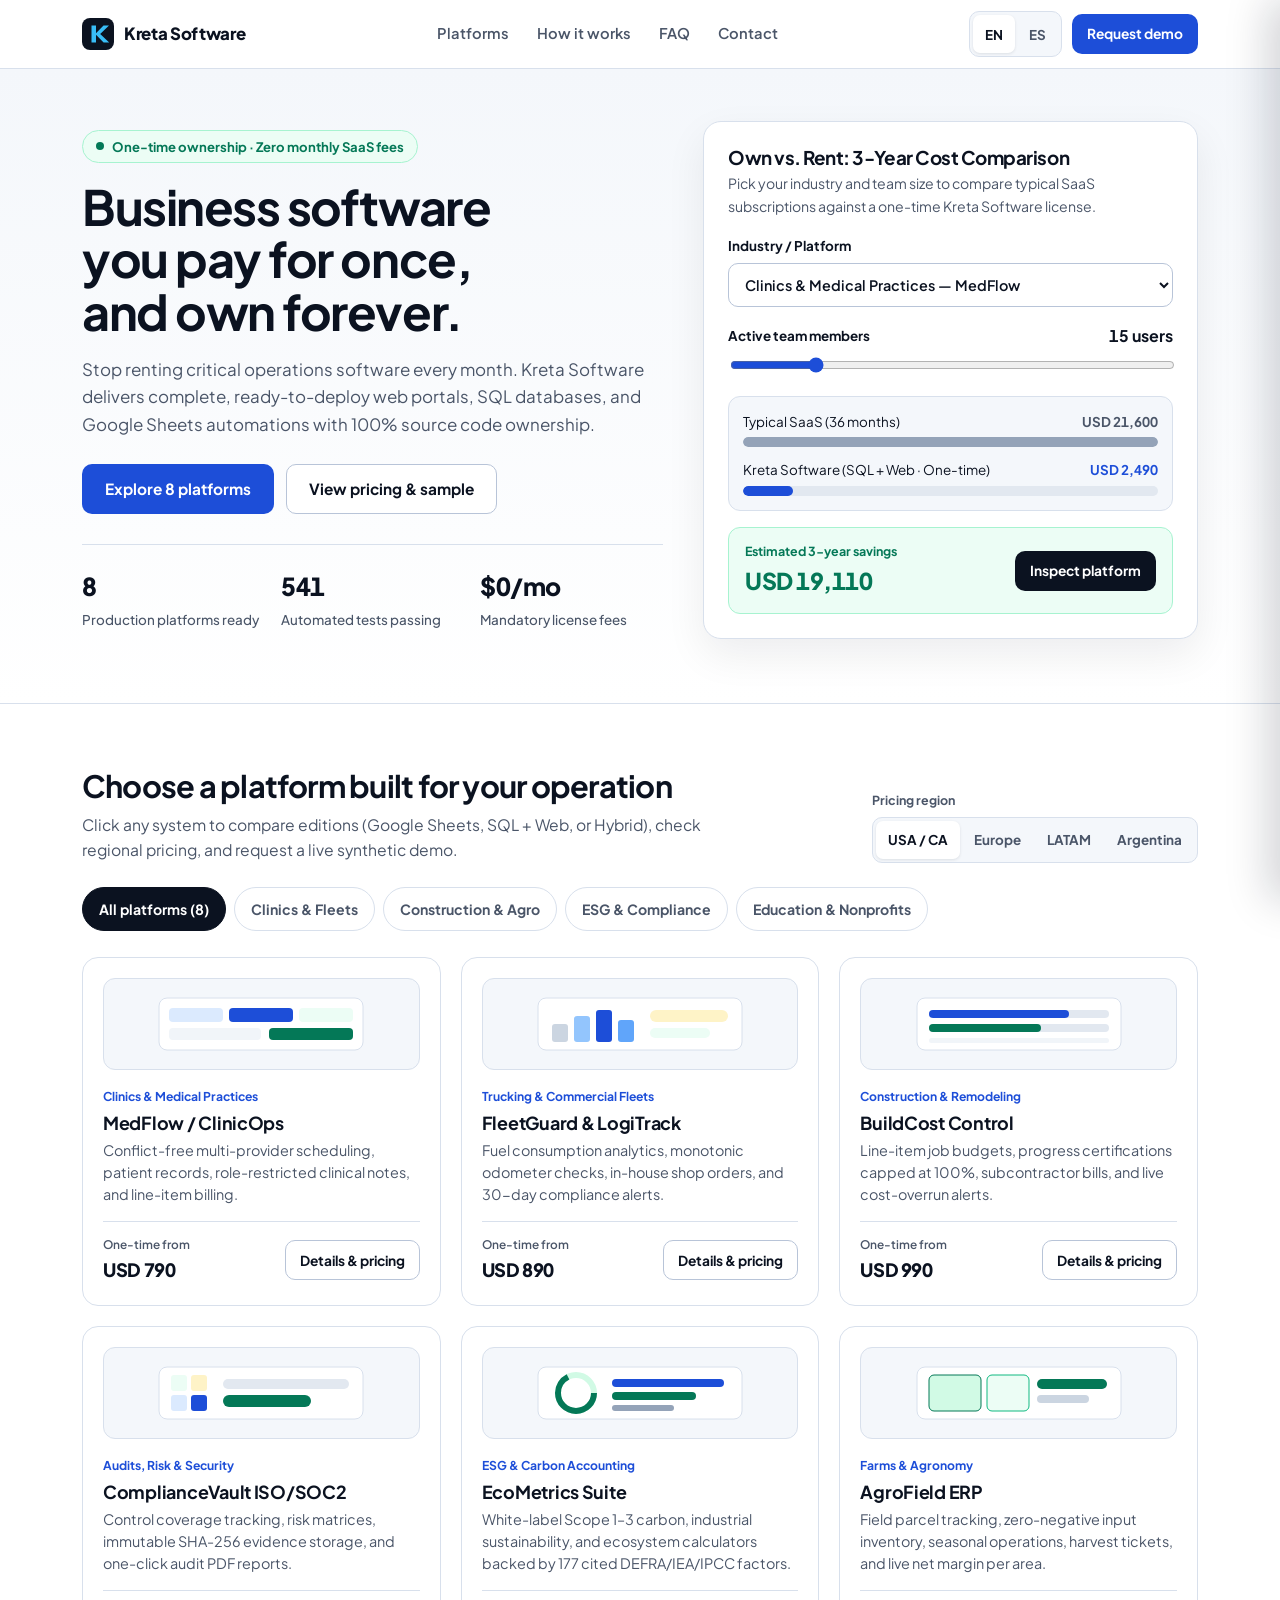
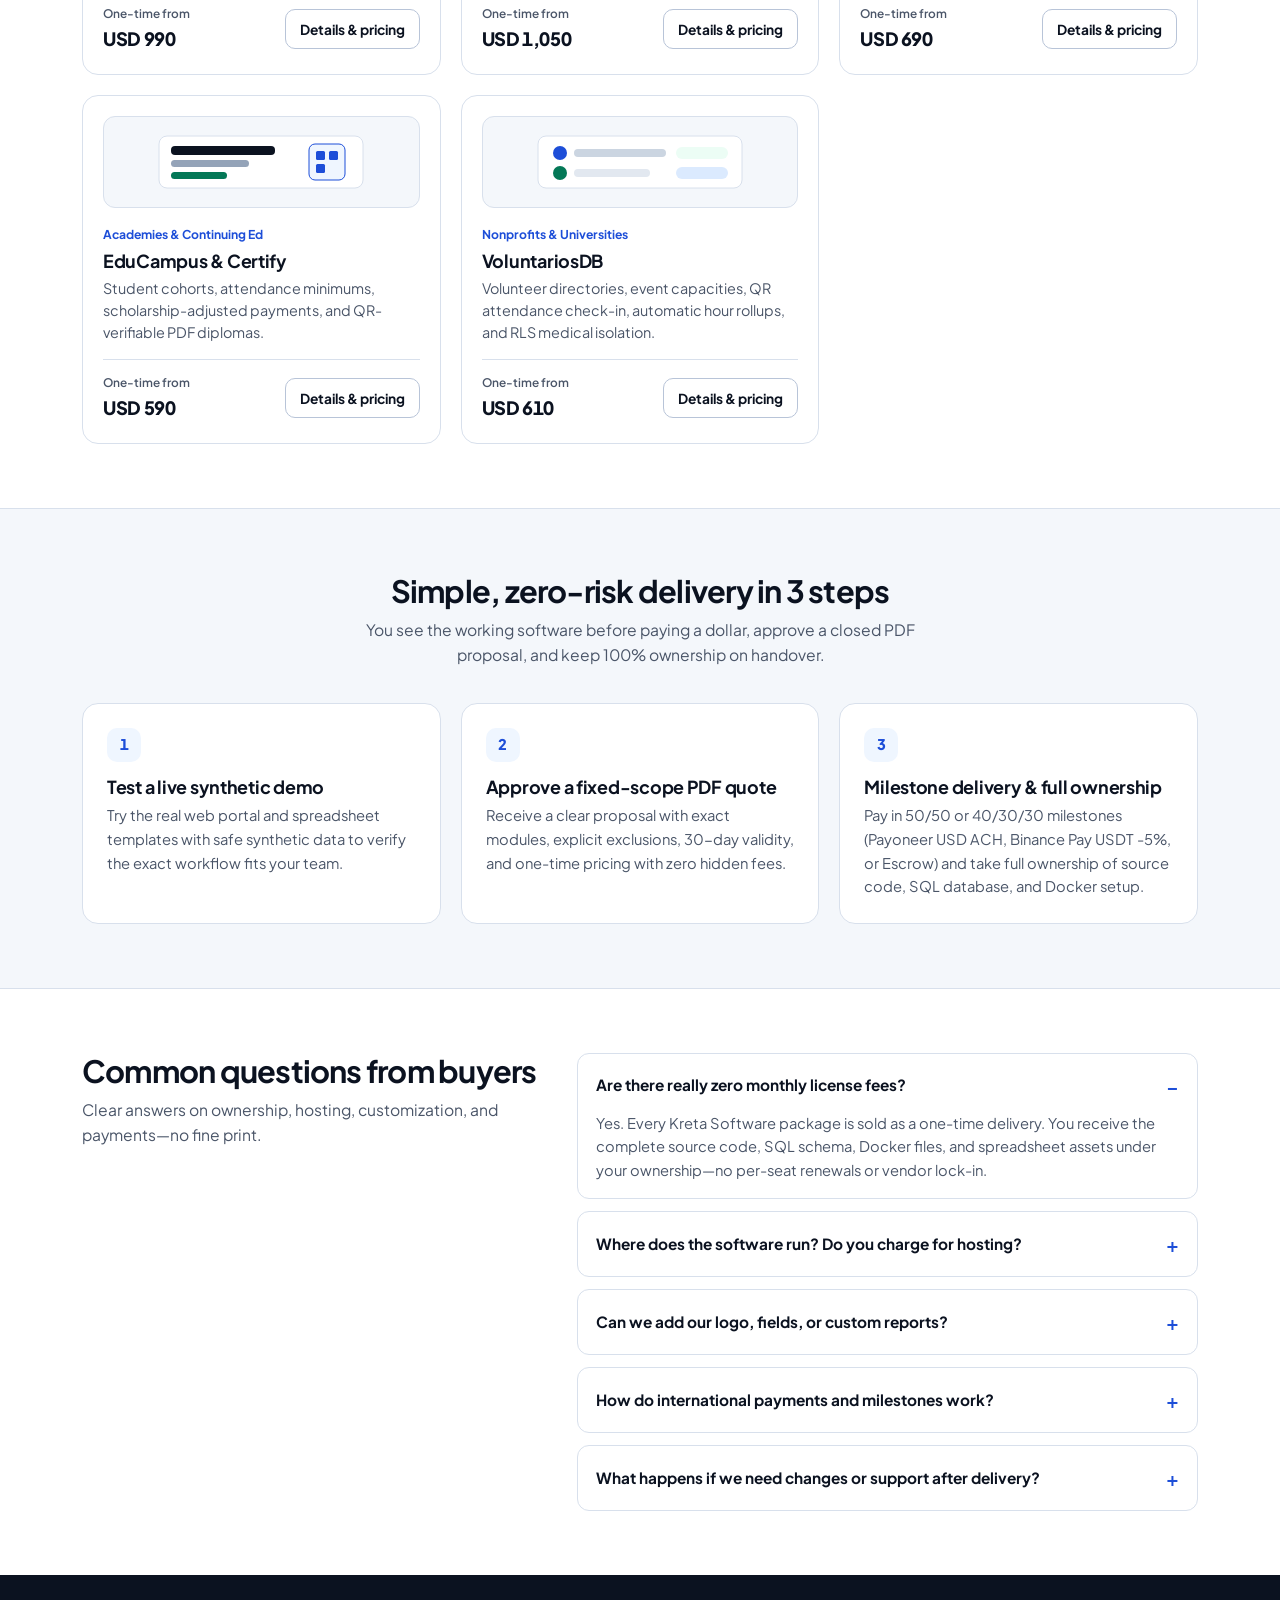
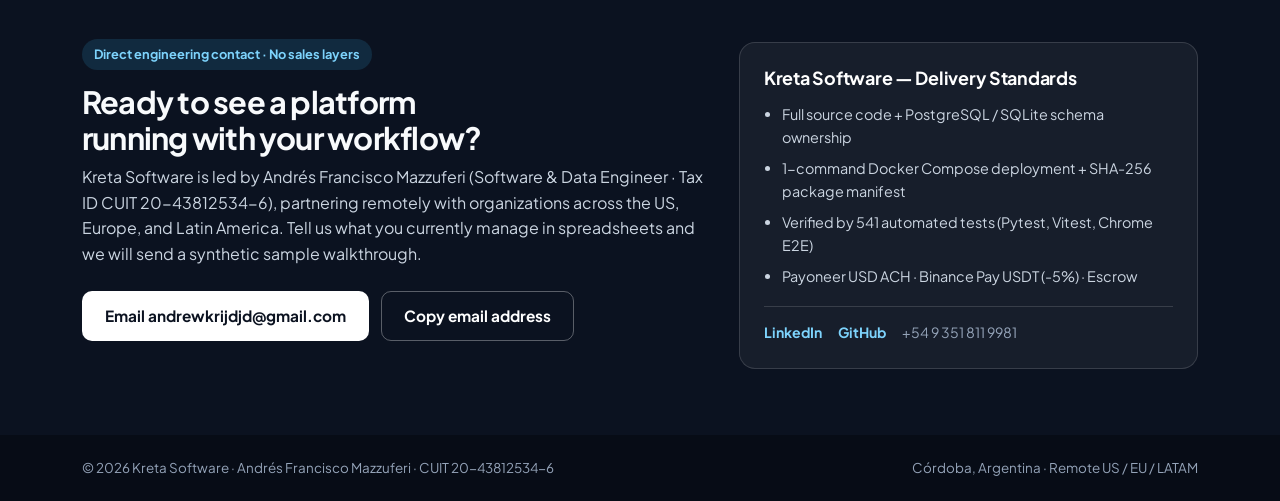
==== index.html @ 5f89891c "Redesign site as Kreta Software with interactive savings calculator and product drawer" ====
<!doctype html>
<html lang="en">
<head>
  <meta charset="utf-8">
  <meta name="viewport" content="width=device-width, initial-scale=1">
  <meta name="description" content="Kreta Software builds turnkey, self-hosted business software platforms delivered for a one-time fee — full source code, SQL database, Docker deployment, and zero SaaS lock-in.">
  <title>Kreta Software — Business Software You Pay For Once, and Own Forever</title>
  <link rel="preconnect" href="https://fonts.googleapis.com">
  <link rel="preconnect" href="https://fonts.gstatic.com" crossorigin>
  <link href="https://fonts.googleapis.com/css2?family=Plus+Jakarta+Sans:wght@400;500;600;700;800&display=swap" rel="stylesheet">
  <link rel="icon" href="data:image/svg+xml,<svg xmlns='http://www.w3.org/2000/svg' viewBox='0 0 100 100'><rect width='100' height='100' rx='22' fill='%230b1220'/><path d='M30 24h14v24l24-24h18L58 50l28 26H68L44 52v24H30V24z' fill='%2338bdf8'/></svg>">
  <link rel="stylesheet" href="styles.css">
</head>
<body>
  <a class="skip-link" href="#main-content" data-i18n="skip_link">Skip to main content</a>

  <header class="site-header">
    <div class="container nav-inner">
      <a class="brand" href="#top" aria-label="Kreta Software Home">
        <svg class="brand-icon" width="32" height="32" viewBox="0 0 32 32" fill="none" aria-hidden="true">
          <rect width="32" height="32" rx="8" fill="#0B1220"/>
          <path d="M9.5 7.5H14V15.2L21.5 7.5H27L18.2 16L27.2 24.5H21.6L14 16.8V24.5H9.5V7.5Z" fill="#38BDF8"/>
        </svg>
        <span class="brand-name">Kreta Software</span>
      </a>

      <nav class="nav-links" aria-label="Primary navigation">
        <a href="#platforms" data-i18n="nav_platforms">Platforms</a>
        <a href="#how-it-works" data-i18n="nav_process">How it works</a>
        <a href="#faq" data-i18n="nav_faq">FAQ</a>
        <a href="#contact" data-i18n="nav_contact">Contact</a>
      </nav>

      <div class="nav-actions">
        <div class="segmented" role="group" aria-label="Language">
          <button type="button" class="seg-btn lang-btn" data-lang="en" aria-pressed="true">EN</button>
          <button type="button" class="seg-btn lang-btn" data-lang="es" aria-pressed="false">ES</button>
        </div>
        <a class="btn btn-primary btn-sm" href="#contact" data-i18n="nav_cta">Request demo</a>
      </div>
    </div>
  </header>

  <main id="main-content">
    <!-- SPLIT ARCHITECTURAL HERO + LIVE SAVINGS CALCULATOR -->
    <section id="top" class="hero">
      <div class="container hero-grid">
        <div class="hero-copy">
          <div class="status-tag">
            <span class="status-dot" aria-hidden="true"></span>
            <span data-i18n="hero_tag">One-time ownership · Zero monthly SaaS fees</span>
          </div>
          <h1 data-i18n="hero_h1">Business software you pay for once, and own forever.</h1>
          <p class="hero-lead" data-i18n="hero_lead">Stop renting critical operations software every month. Kreta Software delivers complete, ready-to-deploy web portals, SQL databases, and Google Sheets automations with 100% source code ownership.</p>

          <div class="hero-ctas">
            <a class="btn btn-primary btn-lg" href="#platforms" data-i18n="hero_cta_1">Explore 8 platforms</a>
            <button type="button" class="btn btn-outline btn-lg" id="hero-open-selected" data-i18n="hero_cta_2">View pricing &amp; sample</button>
          </div>

          <dl class="hero-metrics" aria-label="Verified quality metrics">
            <div>
              <dt class="tabular">8</dt>
              <dd data-i18n="m_1">Production platforms ready</dd>
            </div>
            <div>
              <dt class="tabular">541</dt>
              <dd data-i18n="m_2">Automated tests passing</dd>
            </div>
            <div>
              <dt class="tabular">$0/mo</dt>
              <dd data-i18n="m_3">Mandatory license fees</dd>
            </div>
          </dl>
        </div>

        <!-- INTERACTIVE OWN VS RENT CALCULATOR -->
        <aside class="calc-card" aria-labelledby="calc-heading">
          <div class="calc-head">
            <h2 id="calc-heading" data-i18n="calc_title">Own vs. Rent: 3-Year Cost Comparison</h2>
            <p data-i18n="calc_sub">Pick your industry and team size to compare typical SaaS subscriptions against a one-time Kreta Software license.</p>
          </div>

          <div class="calc-field">
            <label for="calc-product" data-i18n="calc_ind_lbl">Industry / Platform</label>
            <select id="calc-product" name="calc_product">
              <option value="MED">Clinics &amp; Medical Practices — MedFlow</option>
              <option value="FLT">Trucking &amp; Fleets — FleetGuard</option>
              <option value="BLD">Construction &amp; Remodeling — BuildCost</option>
              <option value="CMP">ISO 27001 / SOC 2 Audits — ComplianceVault</option>
              <option value="ECO">ESG &amp; Carbon Reporting — EcoMetrics</option>
              <option value="AGR">Farms &amp; Agronomy — AgroField</option>
              <option value="EDU">Academies &amp; Training — EduCampus</option>
              <option value="VOL">Nonprofits &amp; Universities — VoluntariosDB</option>
            </select>
          </div>

          <div class="calc-field">
            <div class="range-row">
              <label for="calc-users" data-i18n="calc_team_lbl">Active team members</label>
              <strong id="calc-users-val" class="tabular">15 users</strong>
            </div>
            <input id="calc-users" type="range" min="5" max="60" step="5" value="15">
          </div>

          <div class="calc-bars" aria-live="polite">
            <div class="bar-block">
              <div class="bar-label">
                <span data-i18n="calc_saas_lbl">Typical SaaS (36 months)</span>
                <strong id="calc-saas-num" class="tabular text-muted">$21,600</strong>
              </div>
              <div class="bar-track"><div id="bar-saas" class="bar-fill bar-saas" style="width:100%"></div></div>
            </div>

            <div class="bar-block">
              <div class="bar-label">
                <span data-i18n="calc_kreta_lbl">Kreta Software (SQL + Web · One-time)</span>
                <strong id="calc-kreta-num" class="tabular text-cobalt">$2,490</strong>
              </div>
              <div class="bar-track"><div id="bar-kreta" class="bar-fill bar-kreta" style="width:14%"></div></div>
            </div>
          </div>

          <div class="calc-result">
            <div>
              <span class="calc-save-lbl" data-i18n="calc_save_lbl">Estimated 3-year savings</span>
              <strong id="calc-save-num" class="calc-save-val tabular">$19,110</strong>
            </div>
            <button type="button" class="btn btn-dark btn-sm" id="calc-inspect-btn" data-i18n="calc_inspect">Inspect platform</button>
          </div>
        </aside>
      </div>
    </section>

    <!-- PRODUCT EXPLORER -->
    <section id="platforms" class="section">
      <div class="container">
        <div class="section-header">
          <div class="section-title-wrap">
            <h2 data-i18n="cat_h2">Choose a platform built for your operation</h2>
            <p class="section-sub" data-i18n="cat_sub">Click any system to compare editions (Google Sheets, SQL + Web, or Hybrid), check regional pricing, and request a live synthetic demo.</p>
          </div>

          <div class="region-box" role="group" aria-label="Pricing region">
            <span class="region-caption" data-i18n="reg_lbl">Pricing region</span>
            <div class="segmented">
              <button type="button" class="seg-btn reg-btn" data-reg="USA" aria-pressed="true">USA / CA</button>
              <button type="button" class="seg-btn reg-btn" data-reg="EUR" aria-pressed="false">Europe</button>
              <button type="button" class="seg-btn reg-btn" data-reg="LATAM" aria-pressed="false">LATAM</button>
              <button type="button" class="seg-btn reg-btn" data-reg="AR" aria-pressed="false">Argentina</button>
            </div>
          </div>
        </div>

        <div class="filter-bar" role="group" aria-label="Filter by sector">
          <button type="button" class="filter-pill cat-btn" data-cat="all" aria-pressed="true" data-i18n="f_all">All platforms (8)</button>
          <button type="button" class="filter-pill cat-btn" data-cat="ops" aria-pressed="false" data-i18n="f_ops">Clinics &amp; Fleets</button>
          <button type="button" class="filter-pill cat-btn" data-cat="field" aria-pressed="false" data-i18n="f_field">Construction &amp; Agro</button>
          <button type="button" class="filter-pill cat-btn" data-cat="esg" aria-pressed="false" data-i18n="f_esg">ESG &amp; Compliance</button>
          <button type="button" class="filter-pill cat-btn" data-cat="edu" aria-pressed="false" data-i18n="f_edu">Education &amp; Nonprofits</button>
        </div>

        <p id="live-announcer" class="sr-only" role="status" aria-live="polite"></p>

        <div id="product-grid" class="product-grid"></div>
      </div>
    </section>

    <!-- HOW IT WORKS (3-STEP BUYING FLOW) -->
    <section id="how-it-works" class="section section-alt">
      <div class="container">
        <div class="section-title-wrap center-narrow">
          <h2 data-i18n="flow_h2">Simple, zero-risk delivery in 3 steps</h2>
          <p class="section-sub" data-i18n="flow_sub">You see the working software before paying a dollar, approve a closed PDF proposal, and keep 100% ownership on handover.</p>
        </div>

        <ol class="steps-row">
          <li class="step-card">
            <span class="step-badge tabular">1</span>
            <h3 data-i18n="st1_h">Test a live synthetic demo</h3>
            <p data-i18n="st1_p">Try the real web portal and spreadsheet templates with safe synthetic data to verify the exact workflow fits your team.</p>
          </li>
          <li class="step-card">
            <span class="step-badge tabular">2</span>
            <h3 data-i18n="st2_h">Approve a fixed-scope PDF quote</h3>
            <p data-i18n="st2_p">Receive a clear proposal with exact modules, explicit exclusions, 30-day validity, and one-time pricing with zero hidden fees.</p>
          </li>
          <li class="step-card">
            <span class="step-badge tabular">3</span>
            <h3 data-i18n="st3_h">Milestone delivery &amp; full ownership</h3>
            <p data-i18n="st3_p">Pay in 50/50 or 40/30/30 milestones (Payoneer USD ACH, Binance Pay USDT -5%, or Escrow) and take full ownership of source code, SQL database, and Docker setup.</p>
          </li>
        </ol>
      </div>
    </section>

    <!-- FAQ -->
    <section id="faq" class="section">
      <div class="container faq-layout">
        <div class="faq-intro">
          <h2 data-i18n="faq_h2">Common questions from buyers</h2>
          <p class="section-sub" data-i18n="faq_sub">Clear answers on ownership, hosting, customization, and payments—no fine print.</p>
        </div>

        <div class="faq-list">
          <details class="faq-item" open>
            <summary data-i18n="q1_q">Are there really zero monthly license fees?</summary>
            <p data-i18n="q1_a">Yes. Every Kreta Software package is sold as a one-time delivery. You receive the complete source code, SQL schema, Docker files, and spreadsheet assets under your ownership—no per-seat renewals or vendor lock-in.</p>
          </details>
          <details class="faq-item">
            <summary data-i18n="q2_q">Where does the software run? Do you charge for hosting?</summary>
            <p data-i18n="q2_a">No—we never resell or lock you into proprietary hosting. Each platform ships with a 1-command Docker Compose setup so you can run it on your own server, cloud account (AWS, GCP, Render, VPS), or local network, paying your provider directly.</p>
          </details>
          <details class="faq-item">
            <summary data-i18n="q3_q">Can we add our logo, fields, or custom reports?</summary>
            <p data-i18n="q3_a">Yes. Branding and configuration variables are built in, and any extra workflows or custom integrations are quoted transparently up front as a fixed-scope project.</p>
          </details>
          <details class="faq-item">
            <summary data-i18n="q4_q">How do international payments and milestones work?</summary>
            <p data-i18n="q4_a">Projects are billed in milestones (50/50 or 40/30/30). We accept Payoneer (USD ACH), platform Escrow (Upwork/Freelancer), and Binance Pay / USDT (which includes an automatic 5% prompt-payment discount).</p>
          </details>
          <details class="faq-item">
            <summary data-i18n="q5_q">What happens if we need changes or support after delivery?</summary>
            <p data-i18n="q5_a">Every system includes a corrective warranty period after delivery. Optional post-delivery support is strictly on-demand (single work order or prepaid 5-hour pack)—never an automatic recurring subscription.</p>
          </details>
        </div>
      </div>
    </section>

    <!-- FOUNDER & DIRECT CONTACT -->
    <section id="contact" class="section section-dark">
      <div class="container contact-grid">
        <div>
          <span class="dark-pill" data-i18n="ct_pill">Direct engineering contact · No sales layers</span>
          <h2 data-i18n="ct_h2">Ready to see a platform running with your workflow?</h2>
          <p class="dark-lead" data-i18n="ct_lead">Kreta Software is led by Andrés Francisco Mazzuferi (Software &amp; Data Engineer · Tax ID CUIT 20-43812534-6), partnering remotely with organizations across the US, Europe, and Latin America. Tell us what you currently manage in spreadsheets and we will send a synthetic sample walkthrough.</p>

          <div class="hero-ctas">
            <a class="btn btn-white btn-lg" href="mailto:andrewkrijdjd@gmail.com?subject=Kreta%20Software%20%E2%80%94%20Live%20Demo%20%26%20Quote%20Request" data-i18n="ct_btn_mail">Email andrewkrijdjd@gmail.com</a>
            <button type="button" class="btn btn-dark-outline btn-lg" id="copy-email-btn" data-i18n="ct_btn_copy">Copy email address</button>
          </div>
        </div>

        <div class="studio-card">
          <h3 data-i18n="st_card_h">Kreta Software — Delivery Standards</h3>
          <ul class="studio-list">
            <li data-i18n="st_l1">Full source code + PostgreSQL / SQLite schema ownership</li>
            <li data-i18n="st_l2">1-command Docker Compose deployment + SHA-256 package manifest</li>
            <li data-i18n="st_l3">Verified by 541 automated tests (Pytest, Vitest, Chrome E2E)</li>
            <li data-i18n="st_l4">Payoneer USD ACH · Binance Pay USDT (-5%) · Escrow</li>
          </ul>
          <div class="studio-links">
            <a href="https://www.linkedin.com/in/andrés-francisco-mazzuferi-357111379" target="_blank" rel="noopener noreferrer">LinkedIn</a>
            <a href="https://github.com/andrewkrijdjd-max" target="_blank" rel="noopener noreferrer">GitHub</a>
            <span>+54&nbsp;9&nbsp;351&nbsp;811&nbsp;9981</span>
          </div>
        </div>
      </div>
    </section>
  </main>

  <footer class="site-footer">
    <div class="container footer-inner">
      <span>&copy; 2026 Kreta Software · Andrés Francisco Mazzuferi · CUIT 20-43812534-6</span>
      <span>Córdoba, Argentina · Remote US / EU / LATAM</span>
    </div>
  </footer>

  <!-- PRODUCT DETAIL SLIDE-OVER DRAWER -->
  <div id="drawer-backdrop" class="drawer-backdrop" aria-hidden="true"></div>
  <aside id="product-drawer" class="drawer" role="dialog" aria-modal="true" aria-labelledby="drawer-title" aria-hidden="true" tabindex="-1">
    <div class="drawer-header">
      <div>
        <span id="drawer-sector" class="drawer-sector"></span>
        <h2 id="drawer-title"></h2>
      </div>
      <button type="button" class="icon-close" id="drawer-close" aria-label="Close product details">
        <svg width="20" height="20" viewBox="0 0 20 20" fill="none" aria-hidden="true">
          <path d="M5 5L15 15M15 5L5 15" stroke="currentColor" stroke-width="2" stroke-linecap="round"/>
        </svg>
      </button>
    </div>

    <div class="drawer-body">
      <div id="drawer-preview" class="drawer-preview" aria-hidden="true"></div>
      <p id="drawer-desc" class="drawer-desc"></p>

      <div class="drawer-section">
        <h3 data-i18n="dr_features">Key capabilities included</h3>
        <ul id="drawer-features" class="drawer-list"></ul>
      </div>

      <div class="drawer-section">
        <div class="drawer-price-head">
          <h3 data-i18n="dr_editions">Select edition (one-time payment)</h3>
          <span id="drawer-region-badge" class="region-tag">USA / CA</span>
        </div>
        <div id="drawer-editions" class="edition-list" role="radiogroup" aria-label="Software editions"></div>

        <label class="usdt-toggle" for="drawer-usdt">
          <input id="drawer-usdt" type="checkbox">
          <span data-i18n="dr_usdt">Apply 5% prompt-payment discount (Binance Pay / USDT only)</span>
        </label>
      </div>

      <div class="drawer-summary">
        <div>
          <span class="sum-lbl" data-i18n="dr_total_lbl">Selected one-time total</span>
          <strong id="drawer-total" class="sum-val tabular">USD 2,490</strong>
        </div>
        <span class="sum-note" data-i18n="dr_total_note">0 monthly fees · Full code &amp; SQL yours</span>
      </div>
    </div>

    <div class="drawer-footer">
      <a id="drawer-mail-cta" class="btn btn-primary btn-block" href="#" data-i18n="dr_cta_mail">Request demo &amp; PDF quote by email</a>
      <button type="button" id="drawer-copy-cta" class="btn btn-outline btn-block" data-i18n="dr_cta_copy">Copy inquiry summary</button>
    </div>
  </aside>

  <!-- TOAST -->
  <div id="toast" class="toast" role="status" aria-live="polite" aria-hidden="true"></div>

  <script src="app.js" defer></script>
</body>
</html>
---- styles.css ----
:root {
  --paper: #ffffff;
  --canvas: #f4f7fb;
  --surface-tint: #eef3fa;
  --ink: #0b1220;
  --muted: #4a5568;
  --border: #d8e0ec;
  --border-strong: #b8c4d8;
  --cobalt: #1d4ed8;
  --cobalt-hover: #1e40af;
  --cobalt-soft: #eff6ff;
  --emerald: #047857;
  --emerald-soft: #ecfdf5;
  --ease-out: cubic-bezier(0.23, 1, 0.32, 1);
  --ease-drawer: cubic-bezier(0.32, 0.72, 0, 1);
}

*, *::before, *::after { box-sizing: border-box; }
html { font-size: 16px; scroll-behavior: smooth; }
body {
  margin: 0;
  font-family: "Plus Jakarta Sans", system-ui, -apple-system, BlinkMacSystemFont, "Segoe UI", Roboto, sans-serif;
  background: var(--paper);
  color: var(--ink);
  line-height: 1.6;
  -webkit-font-smoothing: antialiased;
}

.skip-link {
  position: absolute;
  left: -9999px;
  top: 0;
  background: var(--cobalt);
  color: #ffffff;
  padding: 10px 16px;
  z-index: 200;
  font-weight: 700;
  text-decoration: none;
}
.skip-link:focus { left: 12px; top: 12px; border-radius: 8px; }

.sr-only {
  position: absolute;
  width: 1px;
  height: 1px;
  overflow: hidden;
  clip: rect(0, 0, 0, 0);
  white-space: nowrap;
}

:focus-visible {
  outline: 3px solid var(--cobalt);
  outline-offset: 2px;
}

.tabular { font-variant-numeric: tabular-nums; }
.text-muted { color: var(--muted); }
.text-cobalt { color: var(--cobalt); }
.container { max-width: 1160px; margin: 0 auto; padding: 0 22px; }

/* STICKY FROSTED NAVBAR */
.site-header {
  position: sticky;
  top: 0;
  z-index: 40;
  background: rgba(255, 255, 255, 0.9);
  backdrop-filter: blur(12px);
  border-bottom: 1px solid var(--border);
}
.nav-inner {
  min-height: 68px;
  display: flex;
  align-items: center;
  justify-content: space-between;
  gap: 16px;
}
.brand {
  display: inline-flex;
  align-items: center;
  gap: 10px;
  text-decoration: none;
  color: var(--ink);
  font-weight: 800;
  font-size: 1.05rem;
  letter-spacing: -0.02em;
  min-height: 44px;
}
.brand-icon { flex-shrink: 0; }
.nav-links {
  display: flex;
  align-items: center;
  gap: 24px;
}
.nav-links a {
  text-decoration: none;
  color: var(--muted);
  font-weight: 600;
  font-size: 0.92rem;
  padding: 8px 2px;
  min-height: 44px;
  display: inline-flex;
  align-items: center;
  touch-action: manipulation;
  transition: color 150ms var(--ease-out);
}
@media (hover: hover) and (pointer: fine) {
  .nav-links a:hover { color: var(--ink); }
}
.nav-actions { display: flex; align-items: center; gap: 10px; }

/* SEGMENTED CONTROLS */
.segmented {
  display: inline-flex;
  background: var(--canvas);
  border: 1px solid var(--border);
  border-radius: 10px;
  padding: 3px;
  gap: 2px;
}
.seg-btn {
  min-height: 38px;
  padding: 6px 12px;
  border: 0;
  border-radius: 7px;
  background: transparent;
  color: var(--muted);
  font-family: inherit;
  font-weight: 700;
  font-size: 0.84rem;
  cursor: pointer;
  touch-action: manipulation;
  transition: background-color 150ms var(--ease-out), color 150ms var(--ease-out), transform 140ms var(--ease-out);
}
.seg-btn[aria-pressed="true"] {
  background: var(--paper);
  color: var(--ink);
  box-shadow: 0 1px 3px rgba(11, 18, 32, 0.1);
}
.seg-btn:active { transform: scale(0.97); }

/* BUTTONS */
.btn {
  display: inline-flex;
  align-items: center;
  justify-content: center;
  gap: 8px;
  min-height: 44px;
  padding: 10px 18px;
  border-radius: 10px;
  border: 1px solid transparent;
  font-family: inherit;
  font-weight: 700;
  font-size: 0.92rem;
  text-decoration: none;
  cursor: pointer;
  touch-action: manipulation;
  transition: background-color 160ms var(--ease-out), border-color 160ms var(--ease-out), transform 140ms var(--ease-out), color 160ms var(--ease-out);
}
.btn:active { transform: scale(0.97); }
.btn-sm { min-height: 40px; padding: 8px 14px; font-size: 0.86rem; }
.btn-lg { min-height: 48px; padding: 12px 22px; font-size: 0.96rem; }
.btn-block { width: 100%; }
.btn-primary { background: var(--cobalt); color: #ffffff; }
.btn-outline { background: var(--paper); color: var(--ink); border-color: var(--border-strong); }
.btn-dark { background: var(--ink); color: #ffffff; }
.btn-white { background: #ffffff; color: var(--ink); }
.btn-dark-outline { background: transparent; color: #ffffff; border-color: rgba(255, 255, 255, 0.32); }

@media (hover: hover) and (pointer: fine) {
  .btn-primary:hover { background: var(--cobalt-hover); }
  .btn-outline:hover { background: var(--canvas); border-color: var(--ink); }
  .btn-dark:hover { background: #1e293b; }
  .btn-white:hover { background: #e2e8f0; }
  .btn-dark-outline:hover { background: rgba(255, 255, 255, 0.1); }
}

/* HERO */
.hero {
  background: linear-gradient(180deg, var(--canvas) 0%, var(--paper) 100%);
  padding: 52px 0 64px;
  border-bottom: 1px solid var(--border);
}
.hero-grid {
  display: grid;
  grid-template-columns: minmax(0, 1.08fr) minmax(0, 0.92fr);
  gap: 40px;
  align-items: center;
}
.status-tag {
  display: inline-flex;
  align-items: center;
  gap: 8px;
  background: var(--emerald-soft);
  color: var(--emerald);
  border: 1px solid #a7f3d0;
  border-radius: 999px;
  padding: 5px 13px;
  font-size: 0.82rem;
  font-weight: 700;
  margin-bottom: 18px;
}
.status-dot {
  width: 8px;
  height: 8px;
  border-radius: 50%;
  background: var(--emerald);
}
h1 {
  font-size: clamp(2.1rem, 3.8vw, 3.1rem);
  line-height: 1.08;
  letter-spacing: -0.03em;
  margin: 0 0 18px;
  text-wrap: balance;
}
h2 {
  font-size: clamp(1.5rem, 2.4vw, 2rem);
  line-height: 1.18;
  letter-spacing: -0.025em;
  margin: 0 0 8px;
  text-wrap: balance;
  scroll-margin-top: 84px;
}
h3 {
  font-size: 1.12rem;
  line-height: 1.25;
  letter-spacing: -0.015em;
  margin: 0 0 6px;
}
.hero-lead {
  font-size: 1.06rem;
  color: var(--muted);
  margin: 0 0 26px;
  max-width: 56ch;
}
.hero-ctas {
  display: flex;
  flex-wrap: wrap;
  gap: 12px;
  margin-bottom: 30px;
}
.hero-metrics {
  display: grid;
  grid-template-columns: repeat(3, minmax(0, 1fr));
  gap: 16px;
  margin: 0;
  padding-top: 22px;
  border-top: 1px solid var(--border);
}
.hero-metrics dt {
  font-size: 1.55rem;
  font-weight: 800;
  letter-spacing: -0.02em;
  color: var(--ink);
}
.hero-metrics dd {
  margin: 2px 0 0;
  font-size: 0.84rem;
  color: var(--muted);
  font-weight: 500;
}

/* INTERACTIVE CALCULATOR CARD */
.calc-card {
  background: var(--paper);
  border: 1px solid var(--border);
  border-radius: 18px;
  padding: 24px;
  box-shadow: 0 16px 40px rgba(11, 18, 32, 0.07);
}
.calc-head h2 { font-size: 1.18rem; margin-bottom: 4px; }
.calc-head p { margin: 0 0 18px; font-size: 0.88rem; color: var(--muted); }
.calc-field { margin-bottom: 16px; }
.calc-field label {
  display: block;
  font-size: 0.84rem;
  font-weight: 700;
  color: var(--ink);
  margin-bottom: 6px;
}
.calc-field select {
  width: 100%;
  min-height: 44px;
  padding: 9px 12px;
  border-radius: 10px;
  border: 1px solid var(--border-strong);
  background: var(--paper);
  font-family: inherit;
  font-size: 0.9rem;
  font-weight: 600;
  color: var(--ink);
}
.range-row {
  display: flex;
  justify-content: space-between;
  align-items: center;
  margin-bottom: 6px;
}
.range-row label { margin-bottom: 0; }
input[type="range"] {
  width: 100%;
  accent-color: var(--cobalt);
  cursor: pointer;
}
.calc-bars {
  background: var(--canvas);
  border: 1px solid var(--border);
  border-radius: 12px;
  padding: 14px;
  display: grid;
  gap: 12px;
  margin-bottom: 16px;
}
.bar-label {
  display: flex;
  justify-content: space-between;
  gap: 8px;
  font-size: 0.84rem;
  margin-bottom: 5px;
}
.bar-track {
  height: 10px;
  border-radius: 999px;
  background: #e2e8f0;
  overflow: hidden;
}
.bar-fill {
  height: 100%;
  border-radius: 999px;
  transition: width 260ms var(--ease-out);
}
.bar-saas { background: #94a3b8; }
.bar-kreta { background: var(--cobalt); }
.calc-result {
  display: flex;
  align-items: center;
  justify-content: space-between;
  gap: 12px;
  flex-wrap: wrap;
  background: var(--emerald-soft);
  border: 1px solid #a7f3d0;
  border-radius: 12px;
  padding: 14px 16px;
}
.calc-save-lbl {
  display: block;
  font-size: 0.78rem;
  font-weight: 700;
  color: var(--emerald);
}
.calc-save-val {
  font-size: 1.45rem;
  font-weight: 800;
  color: var(--emerald);
  letter-spacing: -0.02em;
}

/* SECTIONS & PRODUCT EXPLORER */
.section { padding: 64px 0; scroll-margin-top: 72px; }
.section-alt { background: var(--canvas); border-top: 1px solid var(--border); border-bottom: 1px solid var(--border); }
.section-header {
  display: flex;
  justify-content: space-between;
  align-items: flex-end;
  gap: 20px;
  flex-wrap: wrap;
  margin-bottom: 24px;
}
.section-title-wrap { max-width: 620px; }
.section-sub { color: var(--muted); margin: 0; font-size: 0.98rem; }
.center-narrow { margin: 0 auto 36px; text-align: center; }

.region-box { display: grid; gap: 6px; }
.region-caption { font-size: 0.78rem; font-weight: 700; color: var(--muted); }

.filter-bar {
  display: flex;
  flex-wrap: wrap;
  gap: 8px;
  margin-bottom: 26px;
}
.filter-pill {
  min-height: 44px;
  padding: 8px 16px;
  border-radius: 999px;
  border: 1px solid var(--border);
  background: var(--paper);
  color: var(--muted);
  font-family: inherit;
  font-weight: 700;
  font-size: 0.88rem;
  cursor: pointer;
  touch-action: manipulation;
  transition: background-color 150ms var(--ease-out), color 150ms var(--ease-out), border-color 150ms var(--ease-out), transform 140ms var(--ease-out);
}
.filter-pill[aria-pressed="true"] {
  background: var(--ink);
  color: #ffffff;
  border-color: var(--ink);
}
.filter-pill:active { transform: scale(0.97); }

/* PRODUCT GRID */
.product-grid {
  display: grid;
  grid-template-columns: repeat(auto-fill, minmax(265px, 1fr));
  gap: 20px;
}
.p-card {
  background: var(--paper);
  border: 1px solid var(--border);
  border-radius: 16px;
  padding: 20px;
  display: flex;
  flex-direction: column;
  justify-content: space-between;
  gap: 16px;
  min-width: 0;
  transition: border-color 180ms var(--ease-out), box-shadow 180ms var(--ease-out), transform 180ms var(--ease-out);
}
.p-card.hidden { display: none; }
@media (hover: hover) and (pointer: fine) {
  .p-card:hover {
    border-color: var(--cobalt);
    box-shadow: 0 12px 28px rgba(29, 78, 216, 0.08);
    transform: translateY(-2px);
  }
}
.p-visual {
  height: 92px;
  border-radius: 12px;
  background: var(--canvas);
  border: 1px solid var(--border);
  display: flex;
  align-items: center;
  justify-content: center;
  padding: 12px;
  overflow: hidden;
}
.p-sector {
  display: inline-block;
  font-size: 0.76rem;
  font-weight: 700;
  color: var(--cobalt);
  margin-bottom: 6px;
}
.p-desc {
  margin: 0;
  font-size: 0.9rem;
  color: var(--muted);
  line-height: 1.5;
}
.p-foot {
  border-top: 1px solid var(--border);
  padding-top: 14px;
  display: flex;
  align-items: center;
  justify-content: space-between;
  gap: 10px;
}
.p-price-wrap { display: grid; }
.p-price-from { font-size: 0.74rem; color: var(--muted); font-weight: 600; }
.p-price-val { font-size: 1.15rem; font-weight: 800; color: var(--ink); letter-spacing: -0.02em; }

/* 3 STEPS */
.steps-row {
  list-style: none;
  margin: 0;
  padding: 0;
  display: grid;
  grid-template-columns: repeat(auto-fit, minmax(260px, 1fr));
  gap: 20px;
}
.step-card {
  background: var(--paper);
  border: 1px solid var(--border);
  border-radius: 16px;
  padding: 24px;
}
.step-badge {
  display: inline-flex;
  align-items: center;
  justify-content: center;
  width: 34px;
  height: 34px;
  border-radius: 10px;
  background: var(--cobalt-soft);
  color: var(--cobalt);
  font-weight: 800;
  font-size: 0.92rem;
  margin-bottom: 14px;
}
.step-card p { margin: 0; color: var(--muted); font-size: 0.92rem; }

/* FAQ */
.faq-layout {
  display: grid;
  grid-template-columns: minmax(0, 0.85fr) minmax(0, 1.15fr);
  gap: 36px;
  align-items: start;
}
.faq-list { display: grid; gap: 12px; }
.faq-item {
  border: 1px solid var(--border);
  border-radius: 12px;
  padding: 16px 18px;
  background: var(--paper);
}
.faq-item summary {
  font-weight: 700;
  font-size: 0.96rem;
  cursor: pointer;
  list-style: none;
  display: flex;
  justify-content: space-between;
  align-items: center;
  gap: 12px;
  min-height: 28px;
}
.faq-item summary::-webkit-details-marker { display: none; }
.faq-item summary::after {
  content: "+";
  font-size: 1.25rem;
  font-weight: 600;
  color: var(--cobalt);
  flex-shrink: 0;
}
.faq-item[open] summary::after { content: "−"; }
.faq-item p { margin: 10px 0 0; color: var(--muted); font-size: 0.92rem; }

/* DARK CONTACT SECTION */
.section-dark {
  background: var(--ink);
  color: #f8fafc;
}
.contact-grid {
  display: grid;
  grid-template-columns: minmax(0, 1.15fr) minmax(0, 0.85fr);
  gap: 36px;
  align-items: center;
}
.dark-pill {
  display: inline-block;
  background: rgba(56, 189, 248, 0.14);
  color: #7dd3fc;
  padding: 5px 12px;
  border-radius: 999px;
  font-size: 0.8rem;
  font-weight: 700;
  margin-bottom: 14px;
}
.dark-lead { color: #cbd5e1; margin: 0 0 24px; max-width: 58ch; }
.studio-card {
  background: rgba(255, 255, 255, 0.05);
  border: 1px solid rgba(255, 255, 255, 0.14);
  border-radius: 16px;
  padding: 24px;
}
.studio-card h3 { color: #ffffff; margin-bottom: 14px; }
.studio-list {
  margin: 0 0 18px;
  padding-left: 18px;
  color: #cbd5e1;
  font-size: 0.9rem;
  display: grid;
  gap: 8px;
}
.studio-links {
  display: flex;
  flex-wrap: wrap;
  gap: 16px;
  padding-top: 14px;
  border-top: 1px solid rgba(255, 255, 255, 0.14);
  font-size: 0.88rem;
  color: #94a3b8;
}
.studio-links a { color: #7dd3fc; font-weight: 700; text-decoration: none; }
@media (hover: hover) and (pointer: fine) {
  .studio-links a:hover { text-decoration: underline; }
}

/* FOOTER */
.site-footer {
  background: #070c16;
  color: #94a3b8;
  padding: 22px 0;
  font-size: 0.84rem;
}
.footer-inner {
  display: flex;
  justify-content: space-between;
  flex-wrap: wrap;
  gap: 12px;
}

/* SLIDE-OVER DRAWER */
.drawer-backdrop {
  position: fixed;
  inset: 0;
  background: rgba(11, 18, 32, 0.5);
  backdrop-filter: blur(3px);
  z-index: 90;
  opacity: 0;
  pointer-events: none;
  transition: opacity 220ms var(--ease-out);
}
.drawer-backdrop.open { opacity: 1; pointer-events: auto; }

.drawer {
  position: fixed;
  top: 0;
  right: 0;
  bottom: 0;
  width: min(490px, 100vw);
  background: var(--paper);
  z-index: 100;
  display: flex;
  flex-direction: column;
  box-shadow: -12px 0 40px rgba(11, 18, 32, 0.18);
  transform: translateX(100%);
  transition: transform 280ms var(--ease-drawer);
  overscroll-behavior: contain;
}
.drawer.open { transform: translateX(0); }

.drawer-header {
  display: flex;
  justify-content: space-between;
  align-items: flex-start;
  gap: 12px;
  padding: 20px 22px 16px;
  border-bottom: 1px solid var(--border);
}
.drawer-sector { font-size: 0.78rem; font-weight: 700; color: var(--cobalt); display: block; margin-bottom: 2px; }
.drawer-header h2 { font-size: 1.35rem; margin: 0; }
.icon-close {
  width: 44px;
  height: 44px;
  border-radius: 10px;
  border: 1px solid var(--border);
  background: var(--paper);
  color: var(--ink);
  display: inline-flex;
  align-items: center;
  justify-content: center;
  cursor: pointer;
  flex-shrink: 0;
  transition: background-color 150ms var(--ease-out), transform 140ms var(--ease-out);
}
.icon-close:active { transform: scale(0.95); }
@media (hover: hover) and (pointer: fine) {
  .icon-close:hover { background: var(--canvas); }
}

.drawer-body {
  flex: 1;
  overflow-y: auto;
  padding: 16px 22px;
  display: grid;
  gap: 14px;
  align-content: start;
}
.drawer-preview {
  height: 76px;
  border-radius: 12px;
  background: var(--canvas);
  border: 1px solid var(--border);
  display: flex;
  align-items: center;
  justify-content: center;
  padding: 8px;
}
.drawer-desc { margin: 0; color: var(--muted); font-size: 0.94rem; }
.drawer-section h3 { font-size: 0.92rem; margin: 0 0 10px; }
.drawer-list {
  margin: 0;
  padding-left: 18px;
  font-size: 0.88rem;
  color: #334155;
  display: grid;
  gap: 6px;
}
.drawer-price-head {
  display: flex;
  justify-content: space-between;
  align-items: center;
  margin-bottom: 10px;
}
.drawer-price-head h3 { margin: 0; }
.region-tag {
  font-size: 0.76rem;
  font-weight: 700;
  background: var(--cobalt-soft);
  color: var(--cobalt);
  padding: 3px 10px;
  border-radius: 999px;
}
.edition-list { display: grid; gap: 8px; }
.edition-opt {
  width: 100%;
  text-align: left;
  padding: 12px 14px;
  border-radius: 10px;
  border: 1.5px solid var(--border);
  background: var(--paper);
  display: flex;
  justify-content: space-between;
  align-items: center;
  gap: 12px;
  cursor: pointer;
  font-family: inherit;
  touch-action: manipulation;
  transition: border-color 150ms var(--ease-out), background-color 150ms var(--ease-out), transform 140ms var(--ease-out);
}
.edition-opt[aria-checked="true"] {
  border-color: var(--cobalt);
  background: var(--cobalt-soft);
}
.edition-opt:active { transform: scale(0.98); }
.ed-name { display: block; font-weight: 700; font-size: 0.9rem; color: var(--ink); }
.ed-sub { display: block; font-size: 0.78rem; color: var(--muted); }
.ed-price { font-weight: 800; font-size: 1rem; color: var(--ink); white-space: nowrap; }

.usdt-toggle {
  margin-top: 10px;
  display: flex;
  align-items: center;
  gap: 10px;
  font-size: 0.84rem;
  font-weight: 600;
  color: var(--emerald);
  background: var(--emerald-soft);
  border: 1px solid #a7f3d0;
  padding: 10px 12px;
  border-radius: 10px;
  cursor: pointer;
}
.usdt-toggle input { width: 18px; height: 18px; accent-color: var(--emerald); flex-shrink: 0; }

.drawer-summary {
  background: var(--canvas);
  border: 1px solid var(--border);
  border-radius: 12px;
  padding: 14px 16px;
  display: flex;
  justify-content: space-between;
  align-items: center;
  gap: 12px;
  flex-wrap: wrap;
}
.sum-lbl { display: block; font-size: 0.76rem; color: var(--muted); font-weight: 700; }
.sum-val { font-size: 1.45rem; font-weight: 800; color: var(--ink); letter-spacing: -0.02em; }
.sum-note { font-size: 0.78rem; color: var(--emerald); font-weight: 700; }

.drawer-footer {
  padding: 16px 22px 20px;
  border-top: 1px solid var(--border);
  display: grid;
  gap: 8px;
  background: var(--paper);
}

/* TOAST */
.toast {
  position: fixed;
  bottom: 22px;
  left: 50%;
  transform: translate(-50%, 16px);
  background: var(--ink);
  color: #ffffff;
  padding: 11px 18px;
  border-radius: 10px;
  font-size: 0.88rem;
  font-weight: 600;
  box-shadow: 0 10px 28px rgba(11, 18, 32, 0.25);
  z-index: 150;
  opacity: 0;
  pointer-events: none;
  transition: opacity 200ms var(--ease-out), transform 220ms var(--ease-out);
}
.toast.show { opacity: 1; transform: translate(-50%, 0); }

/* RESPONSIVE */
@media (max-width: 900px) {
  .hero-grid, .faq-layout, .contact-grid { grid-template-columns: 1fr; }
  .nav-links { display: none; }
}
@media (max-width: 520px) {
  .hero { padding: 32px 0 44px; }
  .hero-metrics { grid-template-columns: 1fr 1fr 1fr; gap: 10px; }
  .hero-metrics dt { font-size: 1.25rem; }
  .nav-actions .btn { display: none; }
}

@media (prefers-reduced-motion: reduce) {
  html { scroll-behavior: auto; }
  *, *::before, *::after { transition-duration: 0.01ms !important; }
}
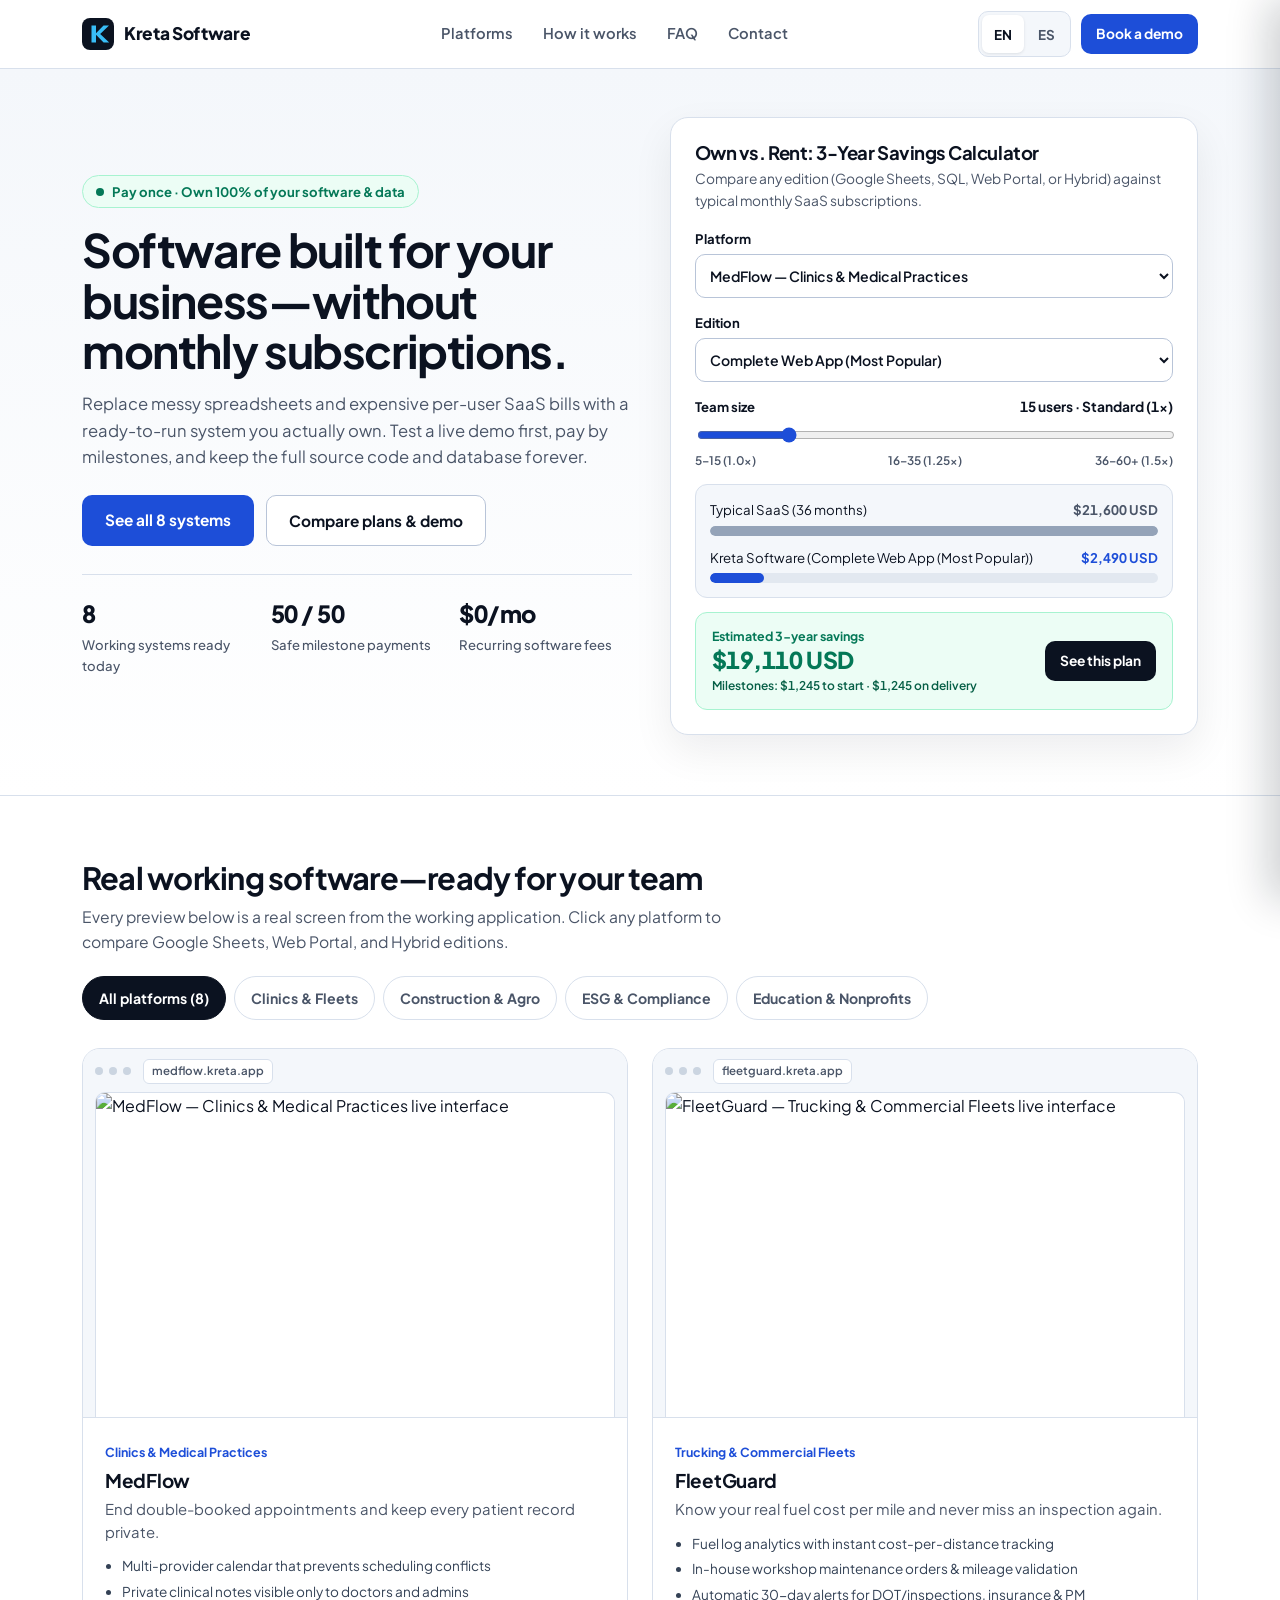
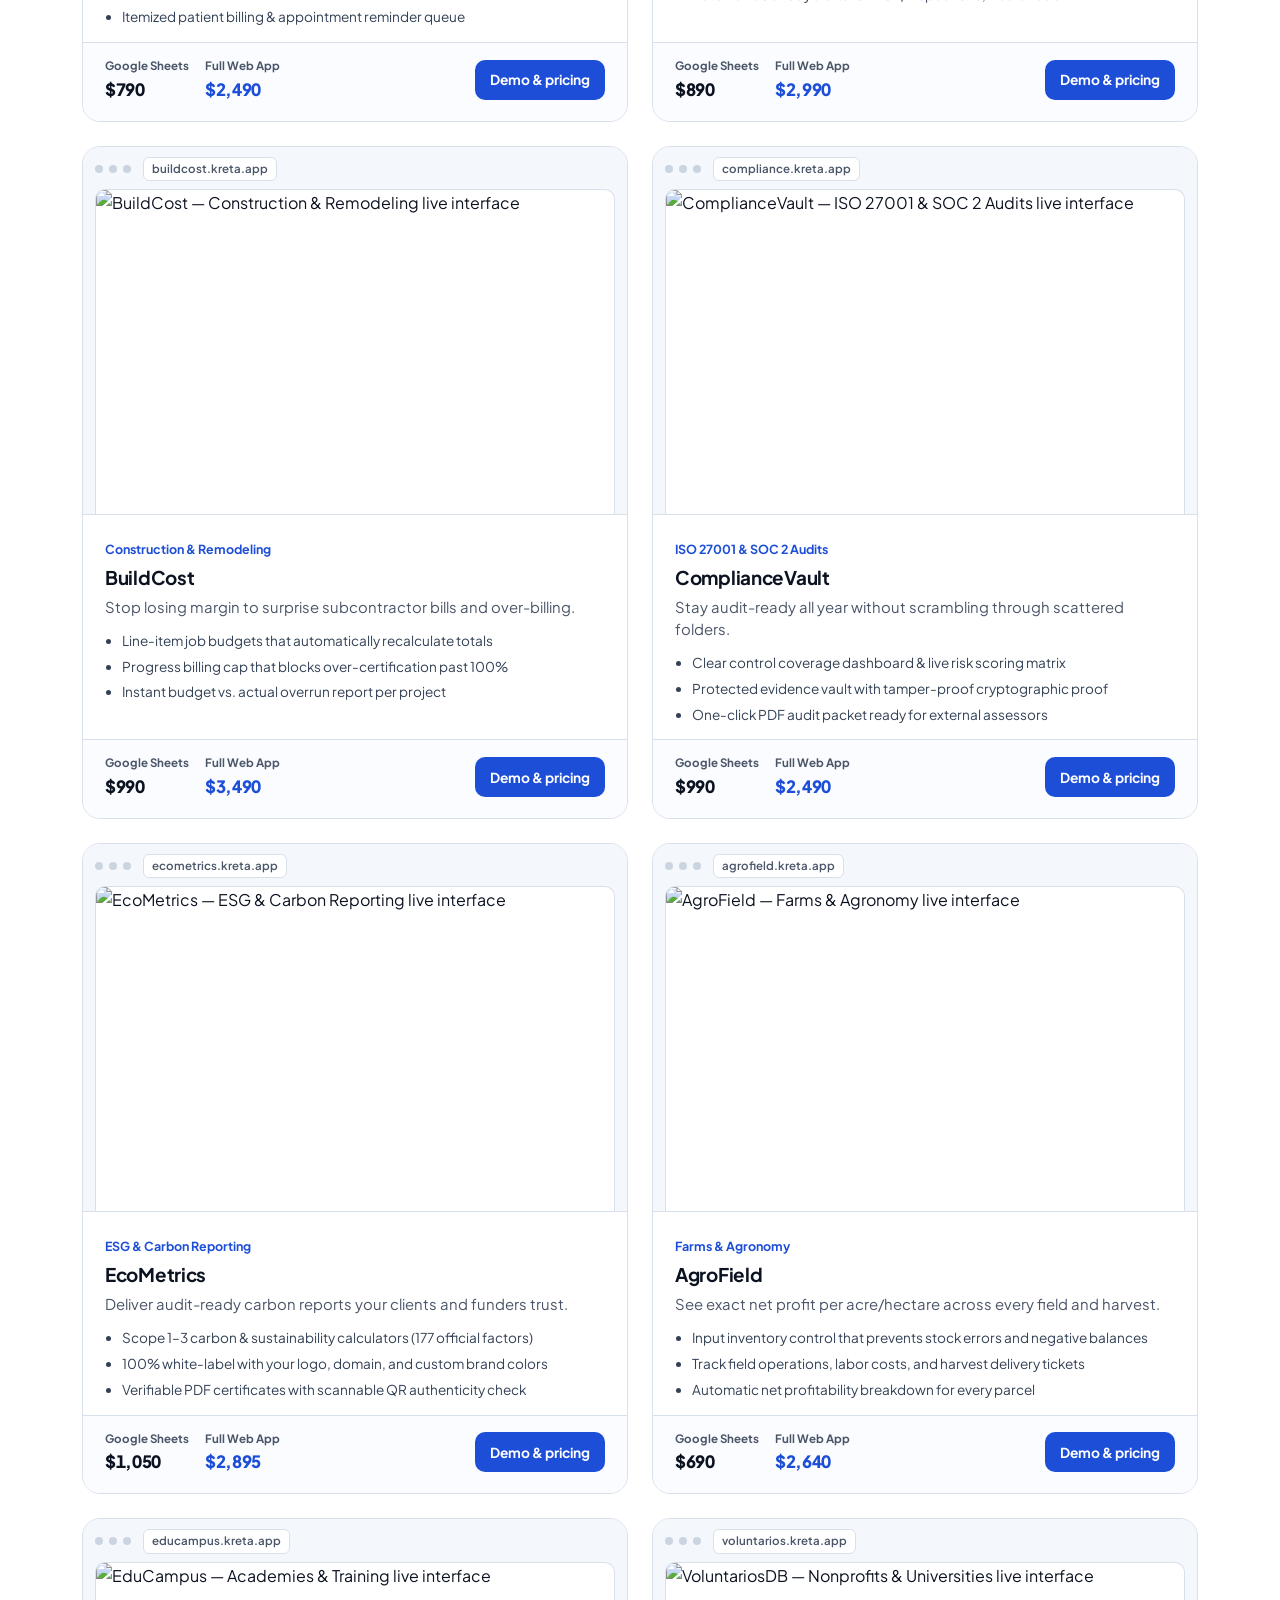
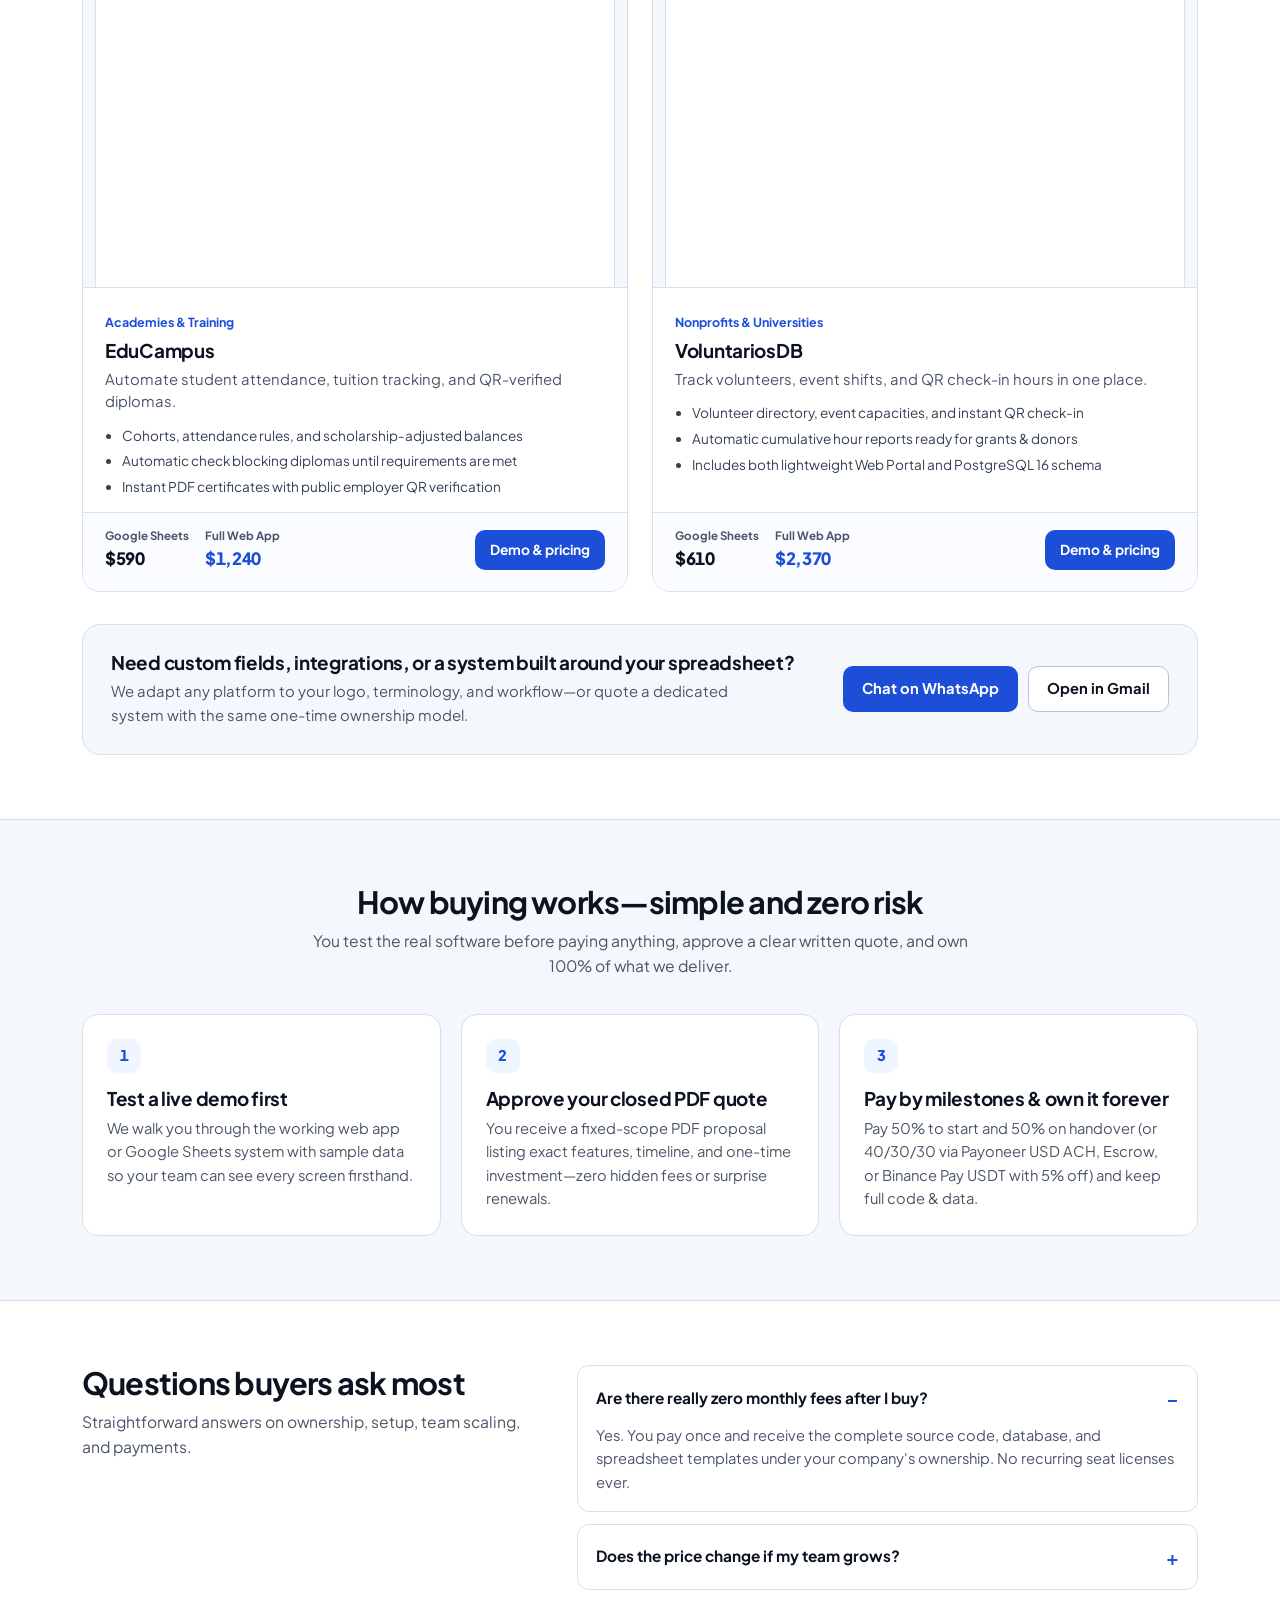
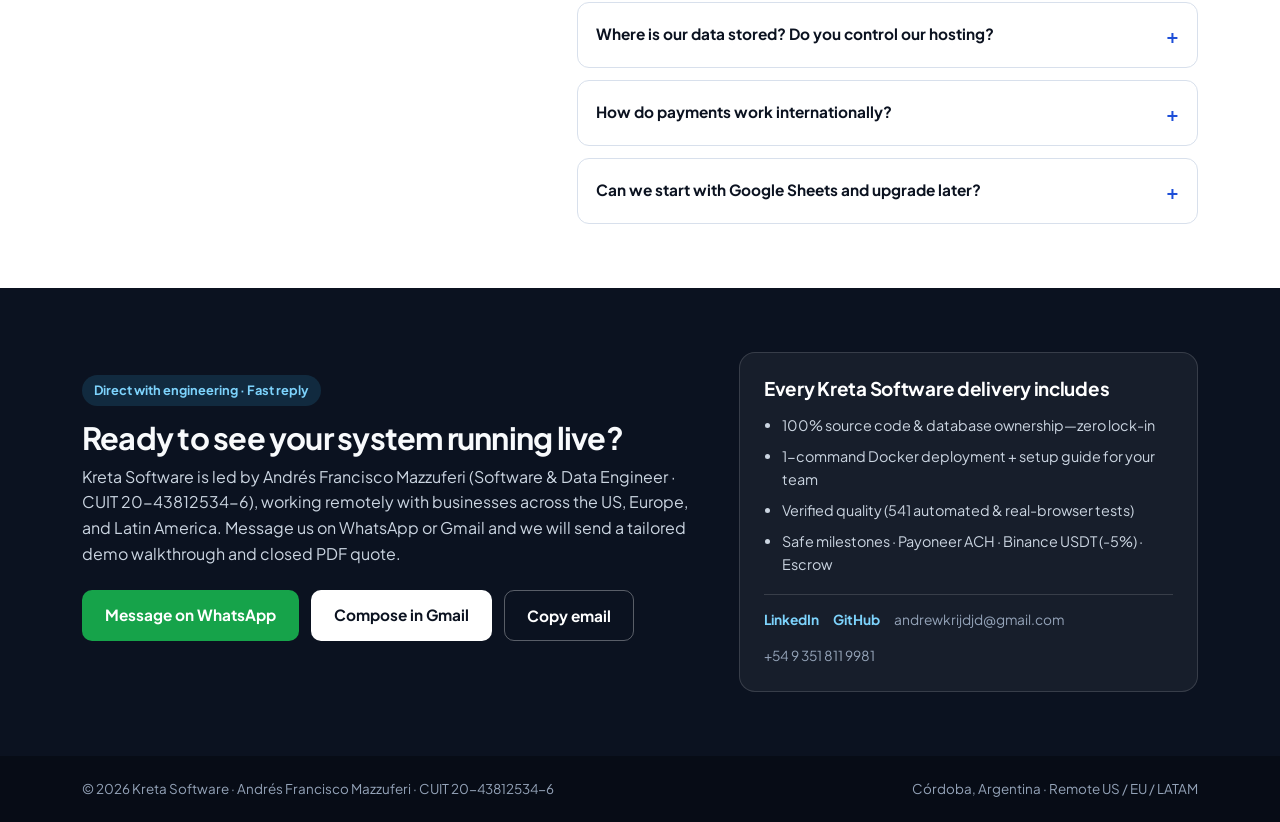
==== commit 3075a32e: "Kreta Software v2: real app screenshots, multi-edition + team-size calculator, single USD pricing, W" ====
--- a/index.html
+++ b/index.html
@@ -3,8 +3,8 @@
 <head>
   <meta charset="utf-8">
   <meta name="viewport" content="width=device-width, initial-scale=1">
-  <meta name="description" content="Kreta Software builds turnkey, self-hosted business software platforms delivered for a one-time fee — full source code, SQL database, Docker deployment, and zero SaaS lock-in.">
-  <title>Kreta Software — Business Software You Pay For Once, and Own Forever</title>
+  <meta name="description" content="Kreta Software builds ready-to-run business software you pay for once and own forever. Complete web portals, SQL databases, and Google Sheets automations with zero monthly SaaS fees.">
+  <title>Kreta Software — Software You Pay For Once, and Own Forever</title>
   <link rel="preconnect" href="https://fonts.googleapis.com">
   <link rel="preconnect" href="https://fonts.gstatic.com" crossorigin>
   <link href="https://fonts.googleapis.com/css2?family=Plus+Jakarta+Sans:wght@400;500;600;700;800&display=swap" rel="stylesheet">
@@ -36,71 +36,73 @@
           <button type="button" class="seg-btn lang-btn" data-lang="en" aria-pressed="true">EN</button>
           <button type="button" class="seg-btn lang-btn" data-lang="es" aria-pressed="false">ES</button>
         </div>
-        <a class="btn btn-primary btn-sm" href="#contact" data-i18n="nav_cta">Request demo</a>
+        <a class="btn btn-primary btn-sm" id="nav-wa-cta" href="https://wa.me/5493518119981?text=Hi%20Kreta%20Software%2C%20I%27d%20like%20to%20request%20a%20live%20demo." target="_blank" rel="noopener noreferrer" data-i18n="nav_cta">Book a demo</a>
       </div>
     </div>
   </header>
 
   <main id="main-content">
-    <!-- SPLIT ARCHITECTURAL HERO + LIVE SAVINGS CALCULATOR -->
+    <!-- HERO + MULTI-EDITION SAVINGS CALCULATOR -->
     <section id="top" class="hero">
       <div class="container hero-grid">
         <div class="hero-copy">
           <div class="status-tag">
             <span class="status-dot" aria-hidden="true"></span>
-            <span data-i18n="hero_tag">One-time ownership · Zero monthly SaaS fees</span>
-          </div>
-          <h1 data-i18n="hero_h1">Business software you pay for once, and own forever.</h1>
-          <p class="hero-lead" data-i18n="hero_lead">Stop renting critical operations software every month. Kreta Software delivers complete, ready-to-deploy web portals, SQL databases, and Google Sheets automations with 100% source code ownership.</p>
+            <span data-i18n="hero_tag">Pay once · Own 100% of your software &amp; data</span>
+          </div>
+          <h1 data-i18n="hero_h1">Software built for your business—without monthly subscriptions.</h1>
+          <p class="hero-lead" data-i18n="hero_lead">Replace messy spreadsheets and expensive per-user SaaS bills with a ready-to-run system you actually own. Test a live demo first, pay by milestones, and keep the full source code and database forever.</p>
 
           <div class="hero-ctas">
-            <a class="btn btn-primary btn-lg" href="#platforms" data-i18n="hero_cta_1">Explore 8 platforms</a>
-            <button type="button" class="btn btn-outline btn-lg" id="hero-open-selected" data-i18n="hero_cta_2">View pricing &amp; sample</button>
-          </div>
-
-          <dl class="hero-metrics" aria-label="Verified quality metrics">
+            <a class="btn btn-primary btn-lg" href="#platforms" data-i18n="hero_cta_1">See all 8 systems</a>
+            <button type="button" class="btn btn-outline btn-lg" id="hero-open-selected" data-i18n="hero_cta_2">Compare plans &amp; demo</button>
+          </div>
+
+          <dl class="hero-metrics" aria-label="Key buyer guarantees">
             <div>
               <dt class="tabular">8</dt>
-              <dd data-i18n="m_1">Production platforms ready</dd>
+              <dd data-i18n="m_1">Working systems ready today</dd>
             </div>
             <div>
-              <dt class="tabular">541</dt>
-              <dd data-i18n="m_2">Automated tests passing</dd>
+              <dt class="tabular">50 / 50</dt>
+              <dd data-i18n="m_2">Safe milestone payments</dd>
             </div>
             <div>
               <dt class="tabular">$0/mo</dt>
-              <dd data-i18n="m_3">Mandatory license fees</dd>
+              <dd data-i18n="m_3">Recurring software fees</dd>
             </div>
           </dl>
         </div>
 
-        <!-- INTERACTIVE OWN VS RENT CALCULATOR -->
+        <!-- INTERACTIVE MULTI-EDITION + TEAM-SIZE CALCULATOR -->
         <aside class="calc-card" aria-labelledby="calc-heading">
           <div class="calc-head">
-            <h2 id="calc-heading" data-i18n="calc_title">Own vs. Rent: 3-Year Cost Comparison</h2>
-            <p data-i18n="calc_sub">Pick your industry and team size to compare typical SaaS subscriptions against a one-time Kreta Software license.</p>
-          </div>
-
-          <div class="calc-field">
-            <label for="calc-product" data-i18n="calc_ind_lbl">Industry / Platform</label>
-            <select id="calc-product" name="calc_product">
-              <option value="MED">Clinics &amp; Medical Practices — MedFlow</option>
-              <option value="FLT">Trucking &amp; Fleets — FleetGuard</option>
-              <option value="BLD">Construction &amp; Remodeling — BuildCost</option>
-              <option value="CMP">ISO 27001 / SOC 2 Audits — ComplianceVault</option>
-              <option value="ECO">ESG &amp; Carbon Reporting — EcoMetrics</option>
-              <option value="AGR">Farms &amp; Agronomy — AgroField</option>
-              <option value="EDU">Academies &amp; Training — EduCampus</option>
-              <option value="VOL">Nonprofits &amp; Universities — VoluntariosDB</option>
-            </select>
+            <h2 id="calc-heading" data-i18n="calc_title">Own vs. Rent: 3-Year Savings Calculator</h2>
+            <p data-i18n="calc_sub">Compare any edition (Google Sheets, SQL, Web Portal, or Hybrid) against typical monthly SaaS subscriptions.</p>
+          </div>
+
+          <div class="calc-two-col">
+            <div class="calc-field">
+              <label for="calc-product" data-i18n="calc_ind_lbl">Platform</label>
+              <select id="calc-product" name="calc_product"></select>
+            </div>
+            <div class="calc-field">
+              <label for="calc-edition" data-i18n="calc_ed_lbl">Edition</label>
+              <select id="calc-edition" name="calc_edition"></select>
+            </div>
           </div>
 
           <div class="calc-field">
             <div class="range-row">
-              <label for="calc-users" data-i18n="calc_team_lbl">Active team members</label>
-              <strong id="calc-users-val" class="tabular">15 users</strong>
+              <label for="calc-users" data-i18n="calc_team_lbl">Team size</label>
+              <strong id="calc-users-val" class="tabular">15 users · Standard (1.0×)</strong>
             </div>
             <input id="calc-users" type="range" min="5" max="60" step="5" value="15">
+            <div class="range-ticks" aria-hidden="true">
+              <span data-i18n="tick_1">5–15 (1.0×)</span>
+              <span data-i18n="tick_2">16–35 (1.25×)</span>
+              <span data-i18n="tick_3">36–60+ (1.5×)</span>
+            </div>
           </div>
 
           <div class="calc-bars" aria-live="polite">
@@ -114,7 +116,7 @@
 
             <div class="bar-block">
               <div class="bar-label">
-                <span data-i18n="calc_kreta_lbl">Kreta Software (SQL + Web · One-time)</span>
+                <span id="calc-kreta-label">Kreta Software (One-time)</span>
                 <strong id="calc-kreta-num" class="tabular text-cobalt">$2,490</strong>
               </div>
               <div class="bar-track"><div id="bar-kreta" class="bar-fill bar-kreta" style="width:14%"></div></div>
@@ -125,30 +127,21 @@
             <div>
               <span class="calc-save-lbl" data-i18n="calc_save_lbl">Estimated 3-year savings</span>
               <strong id="calc-save-num" class="calc-save-val tabular">$19,110</strong>
-            </div>
-            <button type="button" class="btn btn-dark btn-sm" id="calc-inspect-btn" data-i18n="calc_inspect">Inspect platform</button>
+              <span id="calc-milestone-note" class="calc-milestone tabular"></span>
+            </div>
+            <button type="button" class="btn btn-dark btn-sm" id="calc-inspect-btn" data-i18n="calc_inspect">See this plan</button>
           </div>
         </aside>
       </div>
     </section>
 
-    <!-- PRODUCT EXPLORER -->
+    <!-- SYMMETRIC 2x4 REAL-SCREENSHOT SHOWCASE -->
     <section id="platforms" class="section">
       <div class="container">
         <div class="section-header">
           <div class="section-title-wrap">
-            <h2 data-i18n="cat_h2">Choose a platform built for your operation</h2>
-            <p class="section-sub" data-i18n="cat_sub">Click any system to compare editions (Google Sheets, SQL + Web, or Hybrid), check regional pricing, and request a live synthetic demo.</p>
-          </div>
-
-          <div class="region-box" role="group" aria-label="Pricing region">
-            <span class="region-caption" data-i18n="reg_lbl">Pricing region</span>
-            <div class="segmented">
-              <button type="button" class="seg-btn reg-btn" data-reg="USA" aria-pressed="true">USA / CA</button>
-              <button type="button" class="seg-btn reg-btn" data-reg="EUR" aria-pressed="false">Europe</button>
-              <button type="button" class="seg-btn reg-btn" data-reg="LATAM" aria-pressed="false">LATAM</button>
-              <button type="button" class="seg-btn reg-btn" data-reg="AR" aria-pressed="false">Argentina</button>
-            </div>
+            <h2 data-i18n="cat_h2">Real working software—ready for your team</h2>
+            <p class="section-sub" data-i18n="cat_sub">Every preview below is a real screen from the working application. Click any platform to compare Google Sheets, Web Portal, and Hybrid editions.</p>
           </div>
         </div>
 
@@ -163,32 +156,44 @@
         <p id="live-announcer" class="sr-only" role="status" aria-live="polite"></p>
 
         <div id="product-grid" class="product-grid"></div>
-      </div>
-    </section>
-
-    <!-- HOW IT WORKS (3-STEP BUYING FLOW) -->
+
+        <!-- CUSTOM SOFTWARE BANNER -->
+        <div class="custom-banner">
+          <div>
+            <h3 data-i18n="cust_h3">Need custom fields, integrations, or a system built around your spreadsheet?</h3>
+            <p data-i18n="cust_p">We adapt any platform to your logo, terminology, and workflow—or quote a dedicated system with the same one-time ownership model.</p>
+          </div>
+          <div class="custom-actions">
+            <a class="btn btn-primary" id="custom-wa-cta" href="https://wa.me/5493518119981?text=Hi%20Kreta%20Software%2C%20I%27d%20like%20to%20discuss%20a%20custom%20adaptation." target="_blank" rel="noopener noreferrer" data-i18n="cust_wa">Chat on WhatsApp</a>
+            <a class="btn btn-outline" id="custom-gm-cta" href="https://mail.google.com/mail/?view=cm&fs=1&to=andrewkrijdjd@gmail.com&su=Kreta%20Software%20%E2%80%94%20Custom%20Project%20Inquiry" target="_blank" rel="noopener noreferrer" data-i18n="cust_gm">Open in Gmail</a>
+          </div>
+        </div>
+      </div>
+    </section>
+
+    <!-- 3-STEP ZERO-RISK BUYING FLOW -->
     <section id="how-it-works" class="section section-alt">
       <div class="container">
         <div class="section-title-wrap center-narrow">
-          <h2 data-i18n="flow_h2">Simple, zero-risk delivery in 3 steps</h2>
-          <p class="section-sub" data-i18n="flow_sub">You see the working software before paying a dollar, approve a closed PDF proposal, and keep 100% ownership on handover.</p>
+          <h2 data-i18n="flow_h2">How buying works—simple and zero risk</h2>
+          <p class="section-sub" data-i18n="flow_sub">You test the real software before paying anything, approve a clear written quote, and own 100% of what we deliver.</p>
         </div>
 
         <ol class="steps-row">
           <li class="step-card">
             <span class="step-badge tabular">1</span>
-            <h3 data-i18n="st1_h">Test a live synthetic demo</h3>
-            <p data-i18n="st1_p">Try the real web portal and spreadsheet templates with safe synthetic data to verify the exact workflow fits your team.</p>
+            <h3 data-i18n="st1_h">Test a live demo first</h3>
+            <p data-i18n="st1_p">We walk you through the working web app or Google Sheets system with sample data so your team can see every screen firsthand.</p>
           </li>
           <li class="step-card">
             <span class="step-badge tabular">2</span>
-            <h3 data-i18n="st2_h">Approve a fixed-scope PDF quote</h3>
-            <p data-i18n="st2_p">Receive a clear proposal with exact modules, explicit exclusions, 30-day validity, and one-time pricing with zero hidden fees.</p>
+            <h3 data-i18n="st2_h">Approve your closed PDF quote</h3>
+            <p data-i18n="st2_p">You receive a fixed-scope PDF proposal listing exact features, timeline, and one-time investment—zero hidden fees or surprise renewals.</p>
           </li>
           <li class="step-card">
             <span class="step-badge tabular">3</span>
-            <h3 data-i18n="st3_h">Milestone delivery &amp; full ownership</h3>
-            <p data-i18n="st3_p">Pay in 50/50 or 40/30/30 milestones (Payoneer USD ACH, Binance Pay USDT -5%, or Escrow) and take full ownership of source code, SQL database, and Docker setup.</p>
+            <h3 data-i18n="st3_h">Pay by milestones &amp; own it forever</h3>
+            <p data-i18n="st3_p">Pay 50% to start and 50% on handover (or 40/30/30 via Payoneer USD ACH, Escrow, or Binance Pay USDT with 5% off) and keep full code &amp; data.</p>
           </li>
         </ol>
       </div>
@@ -198,60 +203,62 @@
     <section id="faq" class="section">
       <div class="container faq-layout">
         <div class="faq-intro">
-          <h2 data-i18n="faq_h2">Common questions from buyers</h2>
-          <p class="section-sub" data-i18n="faq_sub">Clear answers on ownership, hosting, customization, and payments—no fine print.</p>
+          <h2 data-i18n="faq_h2">Questions buyers ask most</h2>
+          <p class="section-sub" data-i18n="faq_sub">Straightforward answers on ownership, setup, team scaling, and payments.</p>
         </div>
 
         <div class="faq-list">
           <details class="faq-item" open>
-            <summary data-i18n="q1_q">Are there really zero monthly license fees?</summary>
-            <p data-i18n="q1_a">Yes. Every Kreta Software package is sold as a one-time delivery. You receive the complete source code, SQL schema, Docker files, and spreadsheet assets under your ownership—no per-seat renewals or vendor lock-in.</p>
+            <summary data-i18n="q1_q">Are there really zero monthly fees after I buy?</summary>
+            <p data-i18n="q1_a">Yes. You pay once and receive the complete source code, database, and spreadsheet templates under your company's ownership. No recurring seat licenses ever.</p>
           </details>
           <details class="faq-item">
-            <summary data-i18n="q2_q">Where does the software run? Do you charge for hosting?</summary>
-            <p data-i18n="q2_a">No—we never resell or lock you into proprietary hosting. Each platform ships with a 1-command Docker Compose setup so you can run it on your own server, cloud account (AWS, GCP, Render, VPS), or local network, paying your provider directly.</p>
+            <summary data-i18n="q2_q">Does the price change if my team grows?</summary>
+            <p data-i18n="q2_a">Initial implementation is sized by organization tier (up to 15 users, 16–35 users, or 36+ users) so setup and onboarding match your complexity. Once delivered, you own the software with zero per-user monthly charges.</p>
           </details>
           <details class="faq-item">
-            <summary data-i18n="q3_q">Can we add our logo, fields, or custom reports?</summary>
-            <p data-i18n="q3_a">Yes. Branding and configuration variables are built in, and any extra workflows or custom integrations are quoted transparently up front as a fixed-scope project.</p>
+            <summary data-i18n="q3_q">Where is our data stored? Do you control our hosting?</summary>
+            <p data-i18n="q3_a">Your data stays 100% under your control. Every system ships ready to run in 1 command on your own server, cloud account (AWS, Google Cloud, Render, VPS), or local office computer—you never depend on us for hosting.</p>
           </details>
           <details class="faq-item">
-            <summary data-i18n="q4_q">How do international payments and milestones work?</summary>
-            <p data-i18n="q4_a">Projects are billed in milestones (50/50 or 40/30/30). We accept Payoneer (USD ACH), platform Escrow (Upwork/Freelancer), and Binance Pay / USDT (which includes an automatic 5% prompt-payment discount).</p>
+            <summary data-i18n="q4_q">How do payments work internationally?</summary>
+            <p data-i18n="q4_a">We work in safe milestones (50/50 or 40/30/30). You can pay via Payoneer (USD ACH), freelance Escrow (Upwork/Freelancer), or Binance Pay / USDT (which includes an instant 5% prompt-payment discount).</p>
           </details>
           <details class="faq-item">
-            <summary data-i18n="q5_q">What happens if we need changes or support after delivery?</summary>
-            <p data-i18n="q5_a">Every system includes a corrective warranty period after delivery. Optional post-delivery support is strictly on-demand (single work order or prepaid 5-hour pack)—never an automatic recurring subscription.</p>
-          </details>
-        </div>
-      </div>
-    </section>
-
-    <!-- FOUNDER & DIRECT CONTACT -->
+            <summary data-i18n="q5_q">Can we start with Google Sheets and upgrade later?</summary>
+            <p data-i18n="q5_a">Yes. You can launch with the Google Sheets Edition today and upgrade to the full Web Portal + SQL Edition whenever you are ready.</p>
+          </details>
+        </div>
+      </div>
+    </section>
+
+    <!-- DIRECT CONTACT -->
     <section id="contact" class="section section-dark">
       <div class="container contact-grid">
         <div>
-          <span class="dark-pill" data-i18n="ct_pill">Direct engineering contact · No sales layers</span>
-          <h2 data-i18n="ct_h2">Ready to see a platform running with your workflow?</h2>
-          <p class="dark-lead" data-i18n="ct_lead">Kreta Software is led by Andrés Francisco Mazzuferi (Software &amp; Data Engineer · Tax ID CUIT 20-43812534-6), partnering remotely with organizations across the US, Europe, and Latin America. Tell us what you currently manage in spreadsheets and we will send a synthetic sample walkthrough.</p>
+          <span class="dark-pill" data-i18n="ct_pill">Direct with engineering · Fast reply</span>
+          <h2 data-i18n="ct_h2">Ready to see your system running live?</h2>
+          <p class="dark-lead" data-i18n="ct_lead">Kreta Software is led by Andrés Francisco Mazzuferi (Software &amp; Data Engineer · CUIT 20-43812534-6), working remotely with businesses across the US, Europe, and Latin America. Message us on WhatsApp or Gmail and we will send a tailored demo walkthrough and closed PDF quote.</p>
 
           <div class="hero-ctas">
-            <a class="btn btn-white btn-lg" href="mailto:andrewkrijdjd@gmail.com?subject=Kreta%20Software%20%E2%80%94%20Live%20Demo%20%26%20Quote%20Request" data-i18n="ct_btn_mail">Email andrewkrijdjd@gmail.com</a>
-            <button type="button" class="btn btn-dark-outline btn-lg" id="copy-email-btn" data-i18n="ct_btn_copy">Copy email address</button>
+            <a class="btn btn-whatsapp btn-lg" id="contact-wa-cta" href="https://wa.me/5493518119981?text=Hi%20Kreta%20Software%2C%20I%27d%20like%20a%20live%20demo%20and%20quote." target="_blank" rel="noopener noreferrer" data-i18n="ct_btn_wa">Message on WhatsApp</a>
+            <a class="btn btn-white btn-lg" id="contact-gm-cta" href="https://mail.google.com/mail/?view=cm&fs=1&to=andrewkrijdjd@gmail.com&su=Kreta%20Software%20%E2%80%94%20Live%20Demo%20%26%20Quote" target="_blank" rel="noopener noreferrer" data-i18n="ct_btn_gm">Compose in Gmail</a>
+            <button type="button" class="btn btn-dark-outline btn-lg" id="copy-email-btn" data-i18n="ct_btn_copy">Copy email</button>
           </div>
         </div>
 
         <div class="studio-card">
-          <h3 data-i18n="st_card_h">Kreta Software — Delivery Standards</h3>
+          <h3 data-i18n="st_card_h">Every Kreta Software delivery includes</h3>
           <ul class="studio-list">
-            <li data-i18n="st_l1">Full source code + PostgreSQL / SQLite schema ownership</li>
-            <li data-i18n="st_l2">1-command Docker Compose deployment + SHA-256 package manifest</li>
-            <li data-i18n="st_l3">Verified by 541 automated tests (Pytest, Vitest, Chrome E2E)</li>
-            <li data-i18n="st_l4">Payoneer USD ACH · Binance Pay USDT (-5%) · Escrow</li>
+            <li data-i18n="st_l1">100% source code &amp; database ownership—zero lock-in</li>
+            <li data-i18n="st_l2">1-command Docker deployment + setup guide for your team</li>
+            <li data-i18n="st_l3">Verified quality (541 automated &amp; real-browser tests)</li>
+            <li data-i18n="st_l4">Safe milestones · Payoneer ACH · Binance USDT (-5%) · Escrow</li>
           </ul>
           <div class="studio-links">
             <a href="https://www.linkedin.com/in/andrés-francisco-mazzuferi-357111379" target="_blank" rel="noopener noreferrer">LinkedIn</a>
             <a href="https://github.com/andrewkrijdjd-max" target="_blank" rel="noopener noreferrer">GitHub</a>
+            <span>andrewkrijdjd@gmail.com</span>
             <span>+54&nbsp;9&nbsp;351&nbsp;811&nbsp;9981</span>
           </div>
         </div>
@@ -282,43 +289,55 @@
     </div>
 
     <div class="drawer-body">
-      <div id="drawer-preview" class="drawer-preview" aria-hidden="true"></div>
+      <div class="drawer-screen-wrap">
+        <img id="drawer-img" src="assets/screens/medflow.png" alt="MedFlow live application preview" width="1280" height="800" loading="eager">
+      </div>
+
       <p id="drawer-desc" class="drawer-desc"></p>
 
       <div class="drawer-section">
-        <h3 data-i18n="dr_features">Key capabilities included</h3>
+        <h3 data-i18n="dr_features">What your team gets</h3>
         <ul id="drawer-features" class="drawer-list"></ul>
       </div>
 
       <div class="drawer-section">
-        <div class="drawer-price-head">
-          <h3 data-i18n="dr_editions">Select edition (one-time payment)</h3>
-          <span id="drawer-region-badge" class="region-tag">USA / CA</span>
-        </div>
+        <h3 data-i18n="dr_tier">1. Organization size</h3>
+        <div class="tier-row" role="radiogroup" aria-label="Organization size">
+          <button type="button" class="tier-btn" data-mult="1" aria-checked="true" data-i18n="tier_1">Up to 15 users (1.0×)</button>
+          <button type="button" class="tier-btn" data-mult="1.25" aria-checked="false" data-i18n="tier_2">16–35 users (1.25×)</button>
+          <button type="button" class="tier-btn" data-mult="1.5" aria-checked="false" data-i18n="tier_3">36+ users (1.5×)</button>
+        </div>
+      </div>
+
+      <div class="drawer-section">
+        <h3 data-i18n="dr_editions">2. Choose edition (one-time)</h3>
         <div id="drawer-editions" class="edition-list" role="radiogroup" aria-label="Software editions"></div>
 
         <label class="usdt-toggle" for="drawer-usdt">
           <input id="drawer-usdt" type="checkbox">
-          <span data-i18n="dr_usdt">Apply 5% prompt-payment discount (Binance Pay / USDT only)</span>
+          <span data-i18n="dr_usdt">Apply 5% prompt-payment discount (Binance Pay / USDT)</span>
         </label>
       </div>
 
       <div class="drawer-summary">
         <div>
-          <span class="sum-lbl" data-i18n="dr_total_lbl">Selected one-time total</span>
-          <strong id="drawer-total" class="sum-val tabular">USD 2,490</strong>
-        </div>
-        <span class="sum-note" data-i18n="dr_total_note">0 monthly fees · Full code &amp; SQL yours</span>
+          <span class="sum-lbl" data-i18n="dr_total_lbl">One-time investment</span>
+          <strong id="drawer-total" class="sum-val tabular">$2,490</strong>
+          <span id="drawer-milestones" class="sum-split tabular"></span>
+        </div>
+        <span class="sum-note" data-i18n="dr_total_note">0 monthly fees · Full code yours</span>
       </div>
     </div>
 
     <div class="drawer-footer">
-      <a id="drawer-mail-cta" class="btn btn-primary btn-block" href="#" data-i18n="dr_cta_mail">Request demo &amp; PDF quote by email</a>
-      <button type="button" id="drawer-copy-cta" class="btn btn-outline btn-block" data-i18n="dr_cta_copy">Copy inquiry summary</button>
+      <a id="drawer-wa-cta" class="btn btn-whatsapp btn-block" href="#" target="_blank" rel="noopener noreferrer" data-i18n="dr_cta_wa">Request live demo on WhatsApp</a>
+      <div class="drawer-footer-row">
+        <a id="drawer-gm-cta" class="btn btn-primary btn-block" href="#" target="_blank" rel="noopener noreferrer" data-i18n="dr_cta_gm">Open in Gmail</a>
+        <button type="button" id="drawer-copy-cta" class="btn btn-outline btn-block" data-i18n="dr_cta_copy">Copy inquiry</button>
+      </div>
     </div>
   </aside>
 
-  <!-- TOAST -->
   <div id="toast" class="toast" role="status" aria-live="polite" aria-hidden="true"></div>
 
   <script src="app.js" defer></script>
--- a/styles.css
+++ b/styles.css
@@ -1,7 +1,6 @@
 :root {
   --paper: #ffffff;
   --canvas: #f4f7fb;
-  --surface-tint: #eef3fa;
   --ink: #0b1220;
   --muted: #4a5568;
   --border: #d8e0ec;
@@ -11,6 +10,8 @@
   --cobalt-soft: #eff6ff;
   --emerald: #047857;
   --emerald-soft: #ecfdf5;
+  --wa: #16a34a;
+  --wa-hover: #15803d;
   --ease-out: cubic-bezier(0.23, 1, 0.32, 1);
   --ease-drawer: cubic-bezier(0.32, 0.72, 0, 1);
 }
@@ -48,11 +49,7 @@
   white-space: nowrap;
 }
 
-:focus-visible {
-  outline: 3px solid var(--cobalt);
-  outline-offset: 2px;
-}
-
+:focus-visible { outline: 3px solid var(--cobalt); outline-offset: 2px; }
 .tabular { font-variant-numeric: tabular-nums; }
 .text-muted { color: var(--muted); }
 .text-cobalt { color: var(--cobalt); }
@@ -63,7 +60,7 @@
   position: sticky;
   top: 0;
   z-index: 40;
-  background: rgba(255, 255, 255, 0.9);
+  background: rgba(255, 255, 255, 0.92);
   backdrop-filter: blur(12px);
   border-bottom: 1px solid var(--border);
 }
@@ -81,16 +78,12 @@
   text-decoration: none;
   color: var(--ink);
   font-weight: 800;
-  font-size: 1.05rem;
+  font-size: 1.08rem;
   letter-spacing: -0.02em;
   min-height: 44px;
 }
 .brand-icon { flex-shrink: 0; }
-.nav-links {
-  display: flex;
-  align-items: center;
-  gap: 24px;
-}
+.nav-links { display: flex; align-items: center; gap: 26px; }
 .nav-links a {
   text-decoration: none;
   color: var(--muted);
@@ -161,6 +154,7 @@
 .btn-lg { min-height: 48px; padding: 12px 22px; font-size: 0.96rem; }
 .btn-block { width: 100%; }
 .btn-primary { background: var(--cobalt); color: #ffffff; }
+.btn-whatsapp { background: var(--wa); color: #ffffff; }
 .btn-outline { background: var(--paper); color: var(--ink); border-color: var(--border-strong); }
 .btn-dark { background: var(--ink); color: #ffffff; }
 .btn-white { background: #ffffff; color: var(--ink); }
@@ -168,6 +162,7 @@
 
 @media (hover: hover) and (pointer: fine) {
   .btn-primary:hover { background: var(--cobalt-hover); }
+  .btn-whatsapp:hover { background: var(--wa-hover); }
   .btn-outline:hover { background: var(--canvas); border-color: var(--ink); }
   .btn-dark:hover { background: #1e293b; }
   .btn-white:hover { background: #e2e8f0; }
@@ -177,13 +172,13 @@
 /* HERO */
 .hero {
   background: linear-gradient(180deg, var(--canvas) 0%, var(--paper) 100%);
-  padding: 52px 0 64px;
+  padding: 48px 0 60px;
   border-bottom: 1px solid var(--border);
 }
 .hero-grid {
   display: grid;
-  grid-template-columns: minmax(0, 1.08fr) minmax(0, 0.92fr);
-  gap: 40px;
+  grid-template-columns: minmax(0, 1.02fr) minmax(0, 0.98fr);
+  gap: 38px;
   align-items: center;
 }
 .status-tag {
@@ -197,19 +192,14 @@
   padding: 5px 13px;
   font-size: 0.82rem;
   font-weight: 700;
-  margin-bottom: 18px;
-}
-.status-dot {
-  width: 8px;
-  height: 8px;
-  border-radius: 50%;
-  background: var(--emerald);
-}
+  margin-bottom: 16px;
+}
+.status-dot { width: 8px; height: 8px; border-radius: 50%; background: var(--emerald); }
 h1 {
-  font-size: clamp(2.1rem, 3.8vw, 3.1rem);
-  line-height: 1.08;
+  font-size: clamp(2.05rem, 3.6vw, 3rem);
+  line-height: 1.09;
   letter-spacing: -0.03em;
-  margin: 0 0 18px;
+  margin: 0 0 16px;
   text-wrap: balance;
 }
 h2 {
@@ -220,44 +210,19 @@
   text-wrap: balance;
   scroll-margin-top: 84px;
 }
-h3 {
-  font-size: 1.12rem;
-  line-height: 1.25;
-  letter-spacing: -0.015em;
-  margin: 0 0 6px;
-}
-.hero-lead {
-  font-size: 1.06rem;
-  color: var(--muted);
-  margin: 0 0 26px;
-  max-width: 56ch;
-}
-.hero-ctas {
-  display: flex;
-  flex-wrap: wrap;
-  gap: 12px;
-  margin-bottom: 30px;
-}
+h3 { font-size: 1.18rem; line-height: 1.25; letter-spacing: -0.015em; margin: 0 0 6px; }
+.hero-lead { font-size: 1.04rem; color: var(--muted); margin: 0 0 24px; max-width: 54ch; }
+.hero-ctas { display: flex; flex-wrap: wrap; gap: 12px; margin-bottom: 28px; }
 .hero-metrics {
   display: grid;
   grid-template-columns: repeat(3, minmax(0, 1fr));
   gap: 16px;
   margin: 0;
-  padding-top: 22px;
+  padding-top: 20px;
   border-top: 1px solid var(--border);
 }
-.hero-metrics dt {
-  font-size: 1.55rem;
-  font-weight: 800;
-  letter-spacing: -0.02em;
-  color: var(--ink);
-}
-.hero-metrics dd {
-  margin: 2px 0 0;
-  font-size: 0.84rem;
-  color: var(--muted);
-  font-weight: 500;
-}
+.hero-metrics dt { font-size: 1.48rem; font-weight: 800; letter-spacing: -0.02em; color: var(--ink); }
+.hero-metrics dd { margin: 2px 0 0; font-size: 0.82rem; color: var(--muted); font-weight: 500; }
 
 /* INTERACTIVE CALCULATOR CARD */
 .calc-card {
@@ -267,67 +232,39 @@
   padding: 24px;
   box-shadow: 0 16px 40px rgba(11, 18, 32, 0.07);
 }
-.calc-head h2 { font-size: 1.18rem; margin-bottom: 4px; }
-.calc-head p { margin: 0 0 18px; font-size: 0.88rem; color: var(--muted); }
-.calc-field { margin-bottom: 16px; }
-.calc-field label {
-  display: block;
-  font-size: 0.84rem;
-  font-weight: 700;
-  color: var(--ink);
-  margin-bottom: 6px;
-}
+.calc-head h2 { font-size: 1.16rem; margin-bottom: 4px; }
+.calc-head p { margin: 0 0 16px; font-size: 0.86rem; color: var(--muted); }
+.calc-two-col { display: grid; grid-template-columns: 1fr; gap: 0; }
+.calc-field { margin-bottom: 14px; }
+.calc-field label { display: block; font-size: 0.82rem; font-weight: 700; color: var(--ink); margin-bottom: 5px; }
 .calc-field select {
   width: 100%;
   min-height: 44px;
-  padding: 9px 12px;
+  padding: 8px 10px;
   border-radius: 10px;
   border: 1px solid var(--border-strong);
   background: var(--paper);
   font-family: inherit;
-  font-size: 0.9rem;
+  font-size: 0.88rem;
   font-weight: 600;
   color: var(--ink);
 }
-.range-row {
-  display: flex;
-  justify-content: space-between;
-  align-items: center;
-  margin-bottom: 6px;
-}
+.range-row { display: flex; justify-content: space-between; align-items: center; gap: 8px; margin-bottom: 6px; font-size: 0.86rem; }
 .range-row label { margin-bottom: 0; }
-input[type="range"] {
-  width: 100%;
-  accent-color: var(--cobalt);
-  cursor: pointer;
-}
+input[type="range"] { width: 100%; accent-color: var(--cobalt); cursor: pointer; }
+.range-ticks { display: flex; justify-content: space-between; font-size: 0.74rem; color: var(--muted); font-weight: 600; margin-top: 2px; }
 .calc-bars {
   background: var(--canvas);
   border: 1px solid var(--border);
   border-radius: 12px;
   padding: 14px;
   display: grid;
-  gap: 12px;
-  margin-bottom: 16px;
-}
-.bar-label {
-  display: flex;
-  justify-content: space-between;
-  gap: 8px;
-  font-size: 0.84rem;
-  margin-bottom: 5px;
-}
-.bar-track {
-  height: 10px;
-  border-radius: 999px;
-  background: #e2e8f0;
-  overflow: hidden;
-}
-.bar-fill {
-  height: 100%;
-  border-radius: 999px;
-  transition: width 260ms var(--ease-out);
-}
+  gap: 11px;
+  margin-bottom: 14px;
+}
+.bar-label { display: flex; justify-content: space-between; gap: 8px; font-size: 0.83rem; margin-bottom: 5px; }
+.bar-track { height: 10px; border-radius: 999px; background: #e2e8f0; overflow: hidden; }
+.bar-fill { height: 100%; border-radius: 999px; transition: width 260ms var(--ease-out); }
 .bar-saas { background: #94a3b8; }
 .bar-kreta { background: var(--cobalt); }
 .calc-result {
@@ -341,43 +278,19 @@
   border-radius: 12px;
   padding: 14px 16px;
 }
-.calc-save-lbl {
-  display: block;
-  font-size: 0.78rem;
-  font-weight: 700;
-  color: var(--emerald);
-}
-.calc-save-val {
-  font-size: 1.45rem;
-  font-weight: 800;
-  color: var(--emerald);
-  letter-spacing: -0.02em;
-}
-
-/* SECTIONS & PRODUCT EXPLORER */
+.calc-save-lbl { display: block; font-size: 0.78rem; font-weight: 700; color: var(--emerald); }
+.calc-save-val { display: block; font-size: 1.45rem; font-weight: 800; color: var(--emerald); letter-spacing: -0.02em; line-height: 1.15; }
+.calc-milestone { display: block; font-size: 0.75rem; font-weight: 600; color: #065f46; margin-top: 2px; }
+
+/* SECTIONS */
 .section { padding: 64px 0; scroll-margin-top: 72px; }
 .section-alt { background: var(--canvas); border-top: 1px solid var(--border); border-bottom: 1px solid var(--border); }
-.section-header {
-  display: flex;
-  justify-content: space-between;
-  align-items: flex-end;
-  gap: 20px;
-  flex-wrap: wrap;
-  margin-bottom: 24px;
-}
-.section-title-wrap { max-width: 620px; }
+.section-header { margin-bottom: 22px; }
+.section-title-wrap { max-width: 680px; }
 .section-sub { color: var(--muted); margin: 0; font-size: 0.98rem; }
 .center-narrow { margin: 0 auto 36px; text-align: center; }
 
-.region-box { display: grid; gap: 6px; }
-.region-caption { font-size: 0.78rem; font-weight: 700; color: var(--muted); }
-
-.filter-bar {
-  display: flex;
-  flex-wrap: wrap;
-  gap: 8px;
-  margin-bottom: 26px;
-}
+.filter-bar { display: flex; flex-wrap: wrap; gap: 8px; margin-bottom: 28px; }
 .filter-pill {
   min-height: 44px;
   padding: 8px 16px;
@@ -392,28 +305,23 @@
   touch-action: manipulation;
   transition: background-color 150ms var(--ease-out), color 150ms var(--ease-out), border-color 150ms var(--ease-out), transform 140ms var(--ease-out);
 }
-.filter-pill[aria-pressed="true"] {
-  background: var(--ink);
-  color: #ffffff;
-  border-color: var(--ink);
-}
+.filter-pill[aria-pressed="true"] { background: var(--ink); color: #ffffff; border-color: var(--ink); }
 .filter-pill:active { transform: scale(0.97); }
 
-/* PRODUCT GRID */
+/* SYMMETRIC 2x4 PRODUCT SHOWCASE */
 .product-grid {
   display: grid;
-  grid-template-columns: repeat(auto-fill, minmax(265px, 1fr));
-  gap: 20px;
+  grid-template-columns: repeat(2, minmax(0, 1fr));
+  gap: 24px;
 }
 .p-card {
   background: var(--paper);
   border: 1px solid var(--border);
-  border-radius: 16px;
-  padding: 20px;
+  border-radius: 18px;
+  overflow: hidden;
   display: flex;
   flex-direction: column;
   justify-content: space-between;
-  gap: 16px;
   min-width: 0;
   transition: border-color 180ms var(--ease-out), box-shadow 180ms var(--ease-out), transform 180ms var(--ease-out);
 }
@@ -421,45 +329,87 @@
 @media (hover: hover) and (pointer: fine) {
   .p-card:hover {
     border-color: var(--cobalt);
-    box-shadow: 0 12px 28px rgba(29, 78, 216, 0.08);
+    box-shadow: 0 14px 32px rgba(29, 78, 216, 0.09);
     transform: translateY(-2px);
   }
-}
-.p-visual {
-  height: 92px;
-  border-radius: 12px;
+  .p-card:hover .browser-shot img { transform: scale(1.02); }
+}
+
+.browser-frame {
   background: var(--canvas);
-  border: 1px solid var(--border);
-  display: flex;
-  align-items: center;
-  justify-content: center;
-  padding: 12px;
+  border-bottom: 1px solid var(--border);
+  padding: 10px 12px 0;
+}
+.browser-bar {
+  display: flex;
+  align-items: center;
+  gap: 6px;
+  margin-bottom: 8px;
+}
+.b-dot { width: 8px; height: 8px; border-radius: 50%; background: #cbd5e1; }
+.b-url {
+  margin-left: 6px;
+  font-size: 0.72rem;
+  font-weight: 600;
+  color: var(--muted);
+  background: var(--paper);
+  border: 1px solid var(--border);
+  border-radius: 6px;
+  padding: 2px 8px;
+}
+.browser-shot {
+  border-radius: 10px 10px 0 0;
   overflow: hidden;
-}
-.p-sector {
-  display: inline-block;
-  font-size: 0.76rem;
-  font-weight: 700;
-  color: var(--cobalt);
-  margin-bottom: 6px;
-}
-.p-desc {
-  margin: 0;
-  font-size: 0.9rem;
-  color: var(--muted);
-  line-height: 1.5;
-}
+  border: 1px solid var(--border);
+  border-bottom: 0;
+  background: #ffffff;
+  aspect-ratio: 16 / 10;
+}
+.browser-shot img {
+  display: block;
+  width: 100%;
+  height: 100%;
+  object-fit: cover;
+  object-position: top left;
+  transition: transform 240ms var(--ease-out);
+}
+
+.p-body { padding: 20px 22px 14px; flex: 1; }
+.p-sector { display: inline-block; font-size: 0.78rem; font-weight: 700; color: var(--cobalt); margin-bottom: 6px; }
+.p-desc { margin: 0 0 12px; font-size: 0.93rem; color: var(--muted); line-height: 1.5; }
+.p-bullets { margin: 0; padding-left: 17px; font-size: 0.85rem; color: #334155; display: grid; gap: 4px; }
+
 .p-foot {
+  padding: 14px 22px 18px;
   border-top: 1px solid var(--border);
-  padding-top: 14px;
-  display: flex;
-  align-items: center;
-  justify-content: space-between;
-  gap: 10px;
-}
-.p-price-wrap { display: grid; }
-.p-price-from { font-size: 0.74rem; color: var(--muted); font-weight: 600; }
-.p-price-val { font-size: 1.15rem; font-weight: 800; color: var(--ink); letter-spacing: -0.02em; }
+  background: #fafcff;
+  display: flex;
+  align-items: center;
+  justify-content: space-between;
+  gap: 12px;
+  flex-wrap: wrap;
+}
+.p-prices { display: flex; gap: 16px; flex-wrap: wrap; align-items: baseline; }
+.p-tier { display: grid; }
+.p-tier-lbl { font-size: 0.72rem; color: var(--muted); font-weight: 700; }
+.p-tier-val { font-size: 1.06rem; font-weight: 800; color: var(--ink); letter-spacing: -0.02em; }
+.p-tier-val.primary { color: var(--cobalt); }
+
+/* CUSTOM BANNER */
+.custom-banner {
+  margin-top: 32px;
+  background: var(--canvas);
+  border: 1px solid var(--border);
+  border-radius: 18px;
+  padding: 26px 28px;
+  display: flex;
+  justify-content: space-between;
+  align-items: center;
+  gap: 20px;
+  flex-wrap: wrap;
+}
+.custom-banner p { margin: 4px 0 0; color: var(--muted); font-size: 0.93rem; max-width: 60ch; }
+.custom-actions { display: flex; gap: 10px; flex-wrap: wrap; }
 
 /* 3 STEPS */
 .steps-row {
@@ -470,12 +420,7 @@
   grid-template-columns: repeat(auto-fit, minmax(260px, 1fr));
   gap: 20px;
 }
-.step-card {
-  background: var(--paper);
-  border: 1px solid var(--border);
-  border-radius: 16px;
-  padding: 24px;
-}
+.step-card { background: var(--paper); border: 1px solid var(--border); border-radius: 16px; padding: 24px; }
 .step-badge {
   display: inline-flex;
   align-items: center;
@@ -492,19 +437,9 @@
 .step-card p { margin: 0; color: var(--muted); font-size: 0.92rem; }
 
 /* FAQ */
-.faq-layout {
-  display: grid;
-  grid-template-columns: minmax(0, 0.85fr) minmax(0, 1.15fr);
-  gap: 36px;
-  align-items: start;
-}
+.faq-layout { display: grid; grid-template-columns: minmax(0, 0.85fr) minmax(0, 1.15fr); gap: 36px; align-items: start; }
 .faq-list { display: grid; gap: 12px; }
-.faq-item {
-  border: 1px solid var(--border);
-  border-radius: 12px;
-  padding: 16px 18px;
-  background: var(--paper);
-}
+.faq-item { border: 1px solid var(--border); border-radius: 12px; padding: 16px 18px; background: var(--paper); }
 .faq-item summary {
   font-weight: 700;
   font-size: 0.96rem;
@@ -517,27 +452,13 @@
   min-height: 28px;
 }
 .faq-item summary::-webkit-details-marker { display: none; }
-.faq-item summary::after {
-  content: "+";
-  font-size: 1.25rem;
-  font-weight: 600;
-  color: var(--cobalt);
-  flex-shrink: 0;
-}
+.faq-item summary::after { content: "+"; font-size: 1.25rem; font-weight: 600; color: var(--cobalt); flex-shrink: 0; }
 .faq-item[open] summary::after { content: "−"; }
 .faq-item p { margin: 10px 0 0; color: var(--muted); font-size: 0.92rem; }
 
-/* DARK CONTACT SECTION */
-.section-dark {
-  background: var(--ink);
-  color: #f8fafc;
-}
-.contact-grid {
-  display: grid;
-  grid-template-columns: minmax(0, 1.15fr) minmax(0, 0.85fr);
-  gap: 36px;
-  align-items: center;
-}
+/* DARK CONTACT */
+.section-dark { background: var(--ink); color: #f8fafc; }
+.contact-grid { display: grid; grid-template-columns: minmax(0, 1.15fr) minmax(0, 0.85fr); gap: 36px; align-items: center; }
 .dark-pill {
   display: inline-block;
   background: rgba(56, 189, 248, 0.14);
@@ -556,21 +477,14 @@
   padding: 24px;
 }
 .studio-card h3 { color: #ffffff; margin-bottom: 14px; }
-.studio-list {
-  margin: 0 0 18px;
-  padding-left: 18px;
-  color: #cbd5e1;
-  font-size: 0.9rem;
-  display: grid;
-  gap: 8px;
-}
+.studio-list { margin: 0 0 18px; padding-left: 18px; color: #cbd5e1; font-size: 0.9rem; display: grid; gap: 8px; }
 .studio-links {
   display: flex;
   flex-wrap: wrap;
-  gap: 16px;
+  gap: 14px;
   padding-top: 14px;
   border-top: 1px solid rgba(255, 255, 255, 0.14);
-  font-size: 0.88rem;
+  font-size: 0.86rem;
   color: #94a3b8;
 }
 .studio-links a { color: #7dd3fc; font-weight: 700; text-decoration: none; }
@@ -578,25 +492,14 @@
   .studio-links a:hover { text-decoration: underline; }
 }
 
-/* FOOTER */
-.site-footer {
-  background: #070c16;
-  color: #94a3b8;
-  padding: 22px 0;
-  font-size: 0.84rem;
-}
-.footer-inner {
-  display: flex;
-  justify-content: space-between;
-  flex-wrap: wrap;
-  gap: 12px;
-}
+.site-footer { background: #070c16; color: #94a3b8; padding: 22px 0; font-size: 0.84rem; }
+.footer-inner { display: flex; justify-content: space-between; flex-wrap: wrap; gap: 12px; }
 
 /* SLIDE-OVER DRAWER */
 .drawer-backdrop {
   position: fixed;
   inset: 0;
-  background: rgba(11, 18, 32, 0.5);
+  background: rgba(11, 18, 32, 0.52);
   backdrop-filter: blur(3px);
   z-index: 90;
   opacity: 0;
@@ -610,12 +513,12 @@
   top: 0;
   right: 0;
   bottom: 0;
-  width: min(490px, 100vw);
+  width: min(520px, 100vw);
   background: var(--paper);
   z-index: 100;
   display: flex;
   flex-direction: column;
-  box-shadow: -12px 0 40px rgba(11, 18, 32, 0.18);
+  box-shadow: -12px 0 40px rgba(11, 18, 32, 0.2);
   transform: translateX(100%);
   transition: transform 280ms var(--ease-drawer);
   overscroll-behavior: contain;
@@ -627,7 +530,7 @@
   justify-content: space-between;
   align-items: flex-start;
   gap: 12px;
-  padding: 20px 22px 16px;
+  padding: 18px 22px 14px;
   border-bottom: 1px solid var(--border);
 }
 .drawer-sector { font-size: 0.78rem; font-weight: 700; color: var(--cobalt); display: block; margin-bottom: 2px; }
@@ -653,52 +556,59 @@
 
 .drawer-body {
   flex: 1;
+  min-height: 0;
   overflow-y: auto;
-  padding: 16px 22px;
-  display: grid;
+  padding: 16px 22px 22px;
+  display: flex;
+  flex-direction: column;
   gap: 14px;
-  align-content: start;
-}
-.drawer-preview {
-  height: 76px;
+}
+.drawer-body > * {
+  flex-shrink: 0;
+}
+.drawer-screen-wrap {
+  width: 100%;
+  height: 205px;
+  flex-shrink: 0;
   border-radius: 12px;
+  overflow: hidden;
+  border: 1px solid var(--border);
   background: var(--canvas);
-  border: 1px solid var(--border);
-  display: flex;
-  align-items: center;
-  justify-content: center;
-  padding: 8px;
-}
-.drawer-desc { margin: 0; color: var(--muted); font-size: 0.94rem; }
-.drawer-section h3 { font-size: 0.92rem; margin: 0 0 10px; }
-.drawer-list {
-  margin: 0;
-  padding-left: 18px;
-  font-size: 0.88rem;
-  color: #334155;
-  display: grid;
-  gap: 6px;
-}
-.drawer-price-head {
-  display: flex;
-  justify-content: space-between;
-  align-items: center;
-  margin-bottom: 10px;
-}
-.drawer-price-head h3 { margin: 0; }
-.region-tag {
-  font-size: 0.76rem;
+}
+.drawer-screen-wrap img {
+  display: block;
+  width: 100%;
+  height: 100%;
+  object-fit: cover;
+  object-position: top center;
+}
+.drawer-desc { margin: 0; color: var(--muted); font-size: 0.92rem; }
+.drawer-section h3 { font-size: 0.88rem; margin: 0 0 8px; }
+.drawer-list { margin: 0; padding-left: 18px; font-size: 0.86rem; color: #334155; display: grid; gap: 5px; }
+
+.tier-row { display: grid; grid-template-columns: repeat(3, minmax(0, 1fr)); gap: 6px; }
+.tier-btn {
+  min-height: 40px;
+  padding: 6px 8px;
+  border-radius: 9px;
+  border: 1.5px solid var(--border);
+  background: var(--paper);
+  color: var(--ink);
+  font-family: inherit;
+  font-size: 0.78rem;
   font-weight: 700;
-  background: var(--cobalt-soft);
-  color: var(--cobalt);
-  padding: 3px 10px;
-  border-radius: 999px;
-}
-.edition-list { display: grid; gap: 8px; }
+  cursor: pointer;
+  touch-action: manipulation;
+  transition: border-color 150ms var(--ease-out), background-color 150ms var(--ease-out), transform 140ms var(--ease-out);
+}
+.tier-btn[aria-checked="true"] { border-color: var(--cobalt); background: var(--cobalt-soft); color: var(--cobalt); }
+.tier-btn:active { transform: scale(0.97); }
+
+.edition-list { display: grid; gap: 7px; }
 .edition-opt {
   width: 100%;
   text-align: left;
-  padding: 12px 14px;
+  padding: 10px 13px;
   border-radius: 10px;
   border: 1.5px solid var(--border);
   background: var(--paper);
@@ -711,26 +621,23 @@
   touch-action: manipulation;
   transition: border-color 150ms var(--ease-out), background-color 150ms var(--ease-out), transform 140ms var(--ease-out);
 }
-.edition-opt[aria-checked="true"] {
-  border-color: var(--cobalt);
-  background: var(--cobalt-soft);
-}
+.edition-opt[aria-checked="true"] { border-color: var(--cobalt); background: var(--cobalt-soft); }
 .edition-opt:active { transform: scale(0.98); }
-.ed-name { display: block; font-weight: 700; font-size: 0.9rem; color: var(--ink); }
-.ed-sub { display: block; font-size: 0.78rem; color: var(--muted); }
-.ed-price { font-weight: 800; font-size: 1rem; color: var(--ink); white-space: nowrap; }
+.ed-name { display: block; font-weight: 700; font-size: 0.88rem; color: var(--ink); }
+.ed-sub { display: block; font-size: 0.76rem; color: var(--muted); }
+.ed-price { font-weight: 800; font-size: 0.98rem; color: var(--ink); white-space: nowrap; }
 
 .usdt-toggle {
-  margin-top: 10px;
+  margin-top: 8px;
   display: flex;
   align-items: center;
   gap: 10px;
-  font-size: 0.84rem;
+  font-size: 0.82rem;
   font-weight: 600;
   color: var(--emerald);
   background: var(--emerald-soft);
   border: 1px solid #a7f3d0;
-  padding: 10px 12px;
+  padding: 9px 12px;
   border-radius: 10px;
   cursor: pointer;
 }
@@ -740,24 +647,26 @@
   background: var(--canvas);
   border: 1px solid var(--border);
   border-radius: 12px;
-  padding: 14px 16px;
+  padding: 13px 16px;
   display: flex;
   justify-content: space-between;
   align-items: center;
   gap: 12px;
   flex-wrap: wrap;
 }
-.sum-lbl { display: block; font-size: 0.76rem; color: var(--muted); font-weight: 700; }
-.sum-val { font-size: 1.45rem; font-weight: 800; color: var(--ink); letter-spacing: -0.02em; }
+.sum-lbl { display: block; font-size: 0.75rem; color: var(--muted); font-weight: 700; }
+.sum-val { display: block; font-size: 1.4rem; font-weight: 800; color: var(--ink); letter-spacing: -0.02em; line-height: 1.15; }
+.sum-split { display: block; font-size: 0.76rem; color: var(--muted); font-weight: 600; margin-top: 2px; }
 .sum-note { font-size: 0.78rem; color: var(--emerald); font-weight: 700; }
 
 .drawer-footer {
-  padding: 16px 22px 20px;
+  padding: 14px 22px 18px;
   border-top: 1px solid var(--border);
   display: grid;
   gap: 8px;
   background: var(--paper);
 }
+.drawer-footer-row { display: grid; grid-template-columns: 1fr 1fr; gap: 8px; }
 
 /* TOAST */
 .toast {
@@ -781,13 +690,12 @@
 
 /* RESPONSIVE */
 @media (max-width: 900px) {
-  .hero-grid, .faq-layout, .contact-grid { grid-template-columns: 1fr; }
+  .hero-grid, .faq-layout, .contact-grid, .product-grid { grid-template-columns: 1fr; }
   .nav-links { display: none; }
 }
-@media (max-width: 520px) {
-  .hero { padding: 32px 0 44px; }
-  .hero-metrics { grid-template-columns: 1fr 1fr 1fr; gap: 10px; }
-  .hero-metrics dt { font-size: 1.25rem; }
+@media (max-width: 560px) {
+  .hero { padding: 30px 0 42px; }
+  .calc-two-col, .tier-row, .drawer-footer-row { grid-template-columns: 1fr; }
   .nav-actions .btn { display: none; }
 }
 
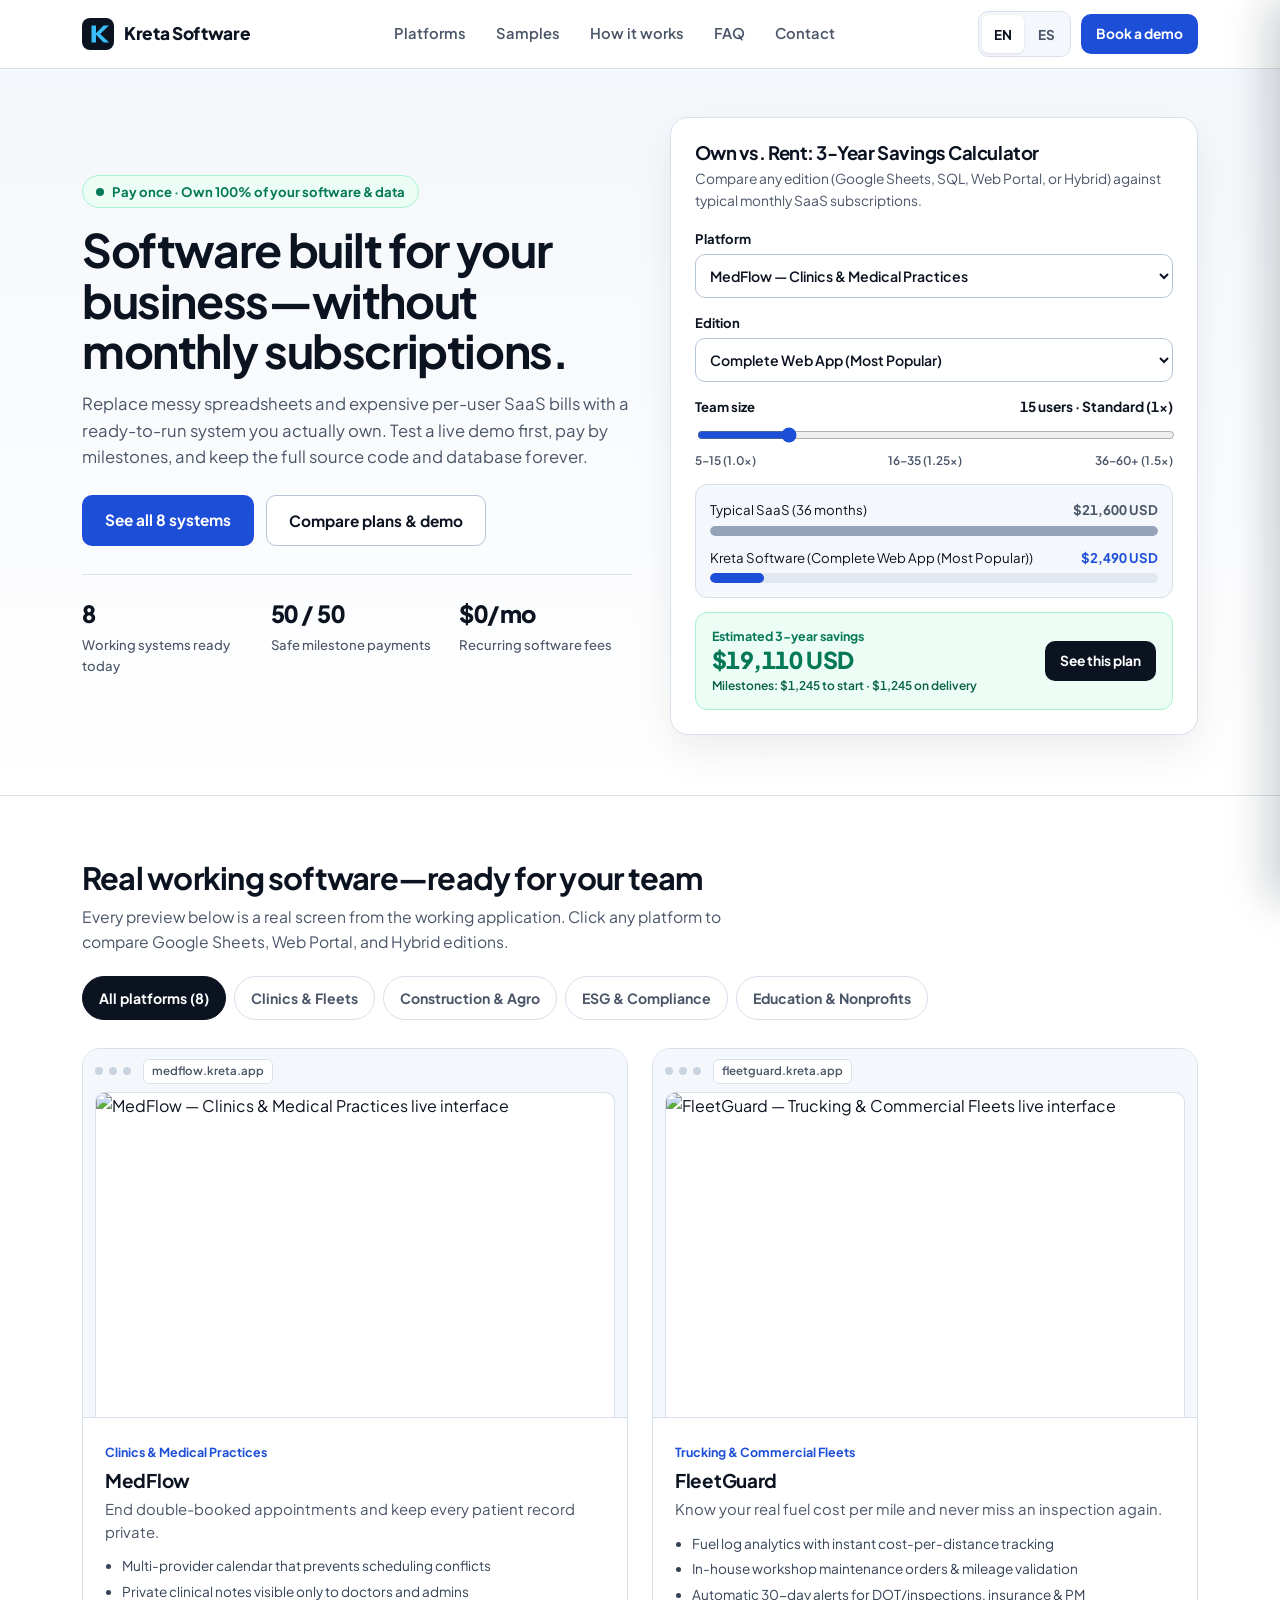
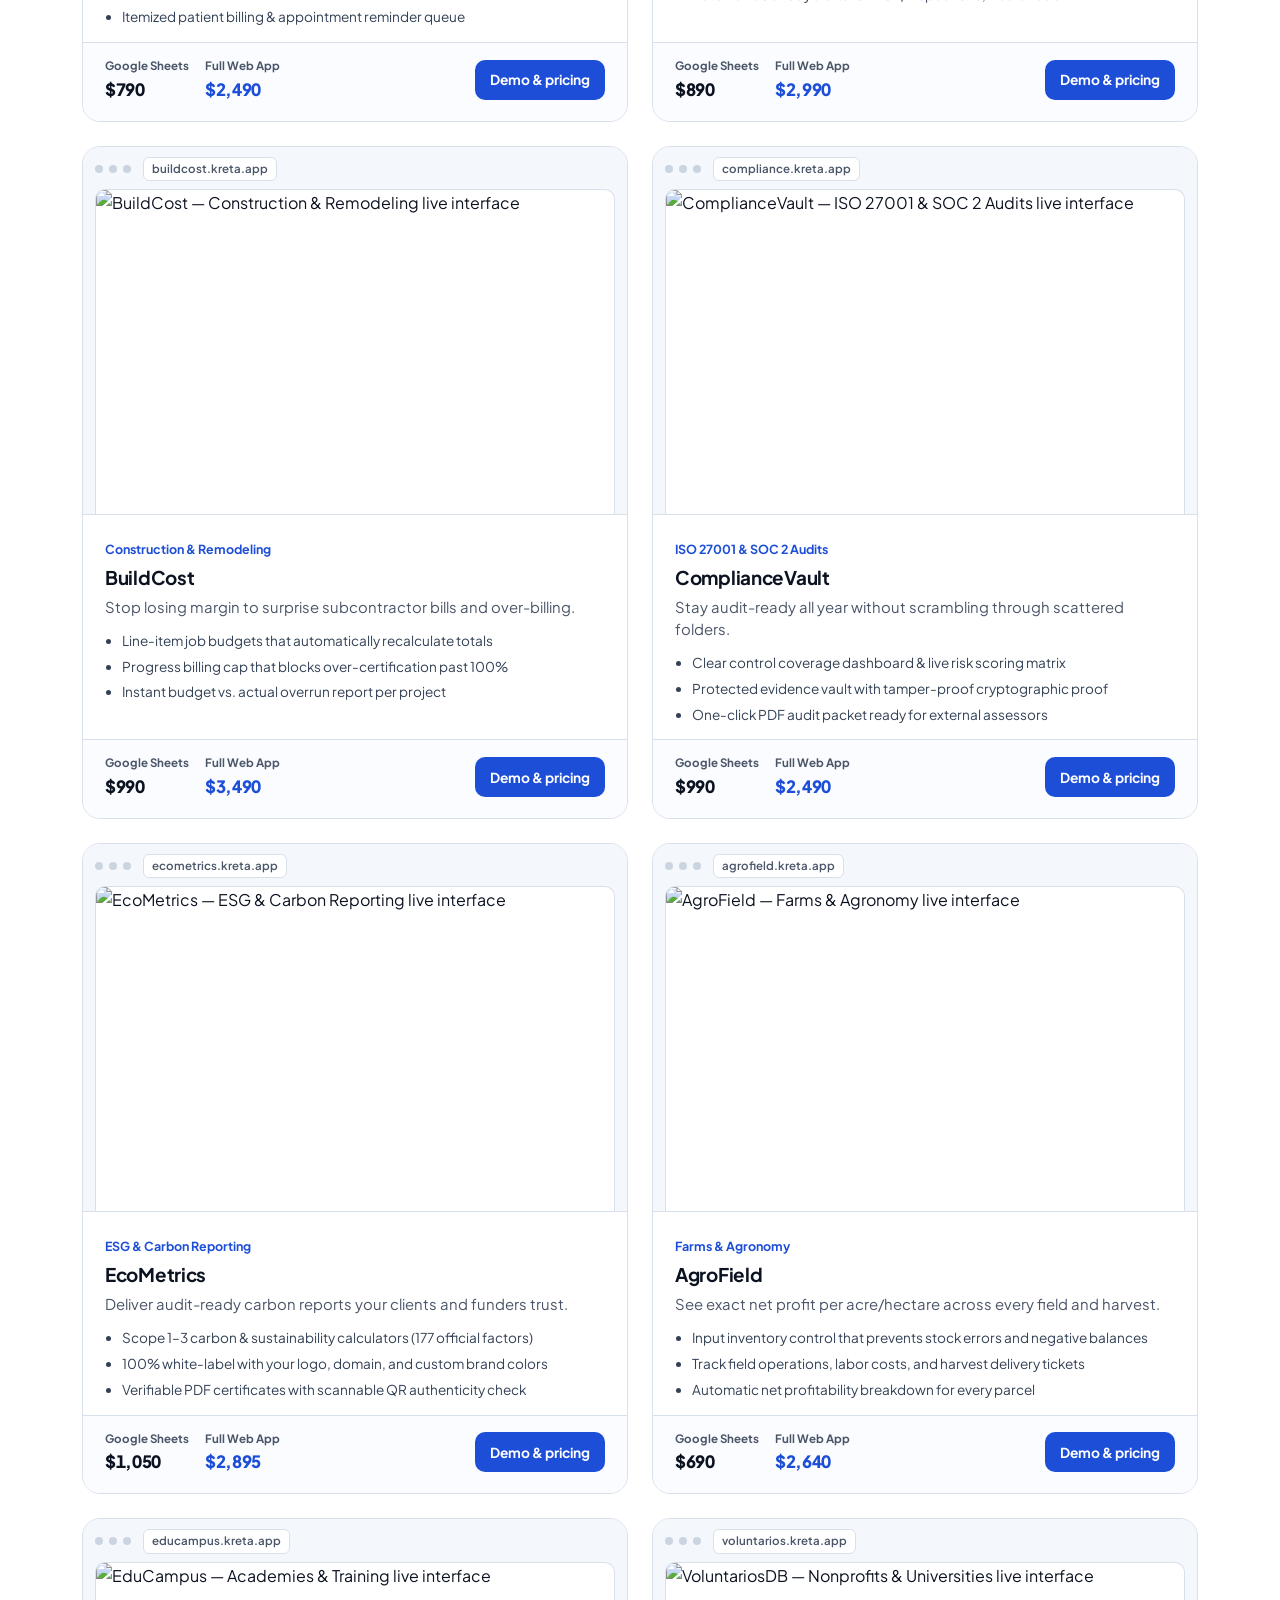
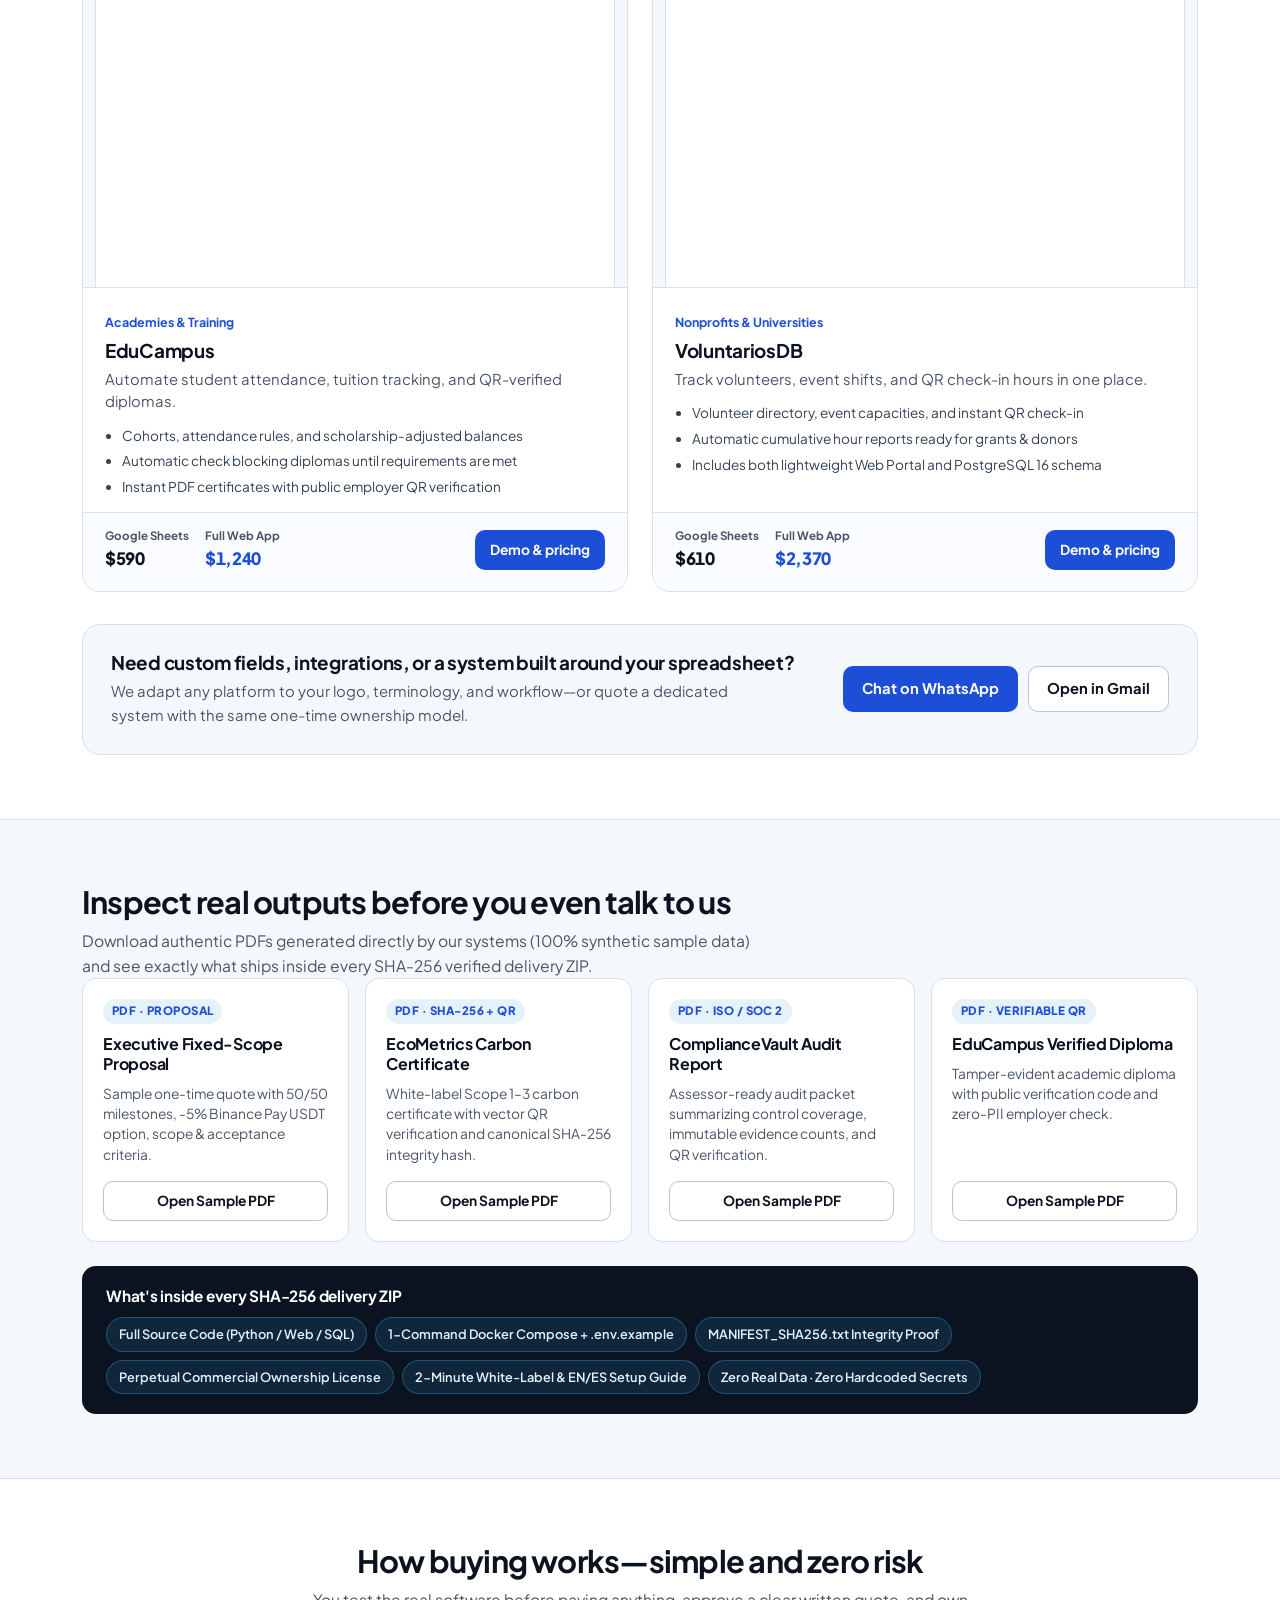
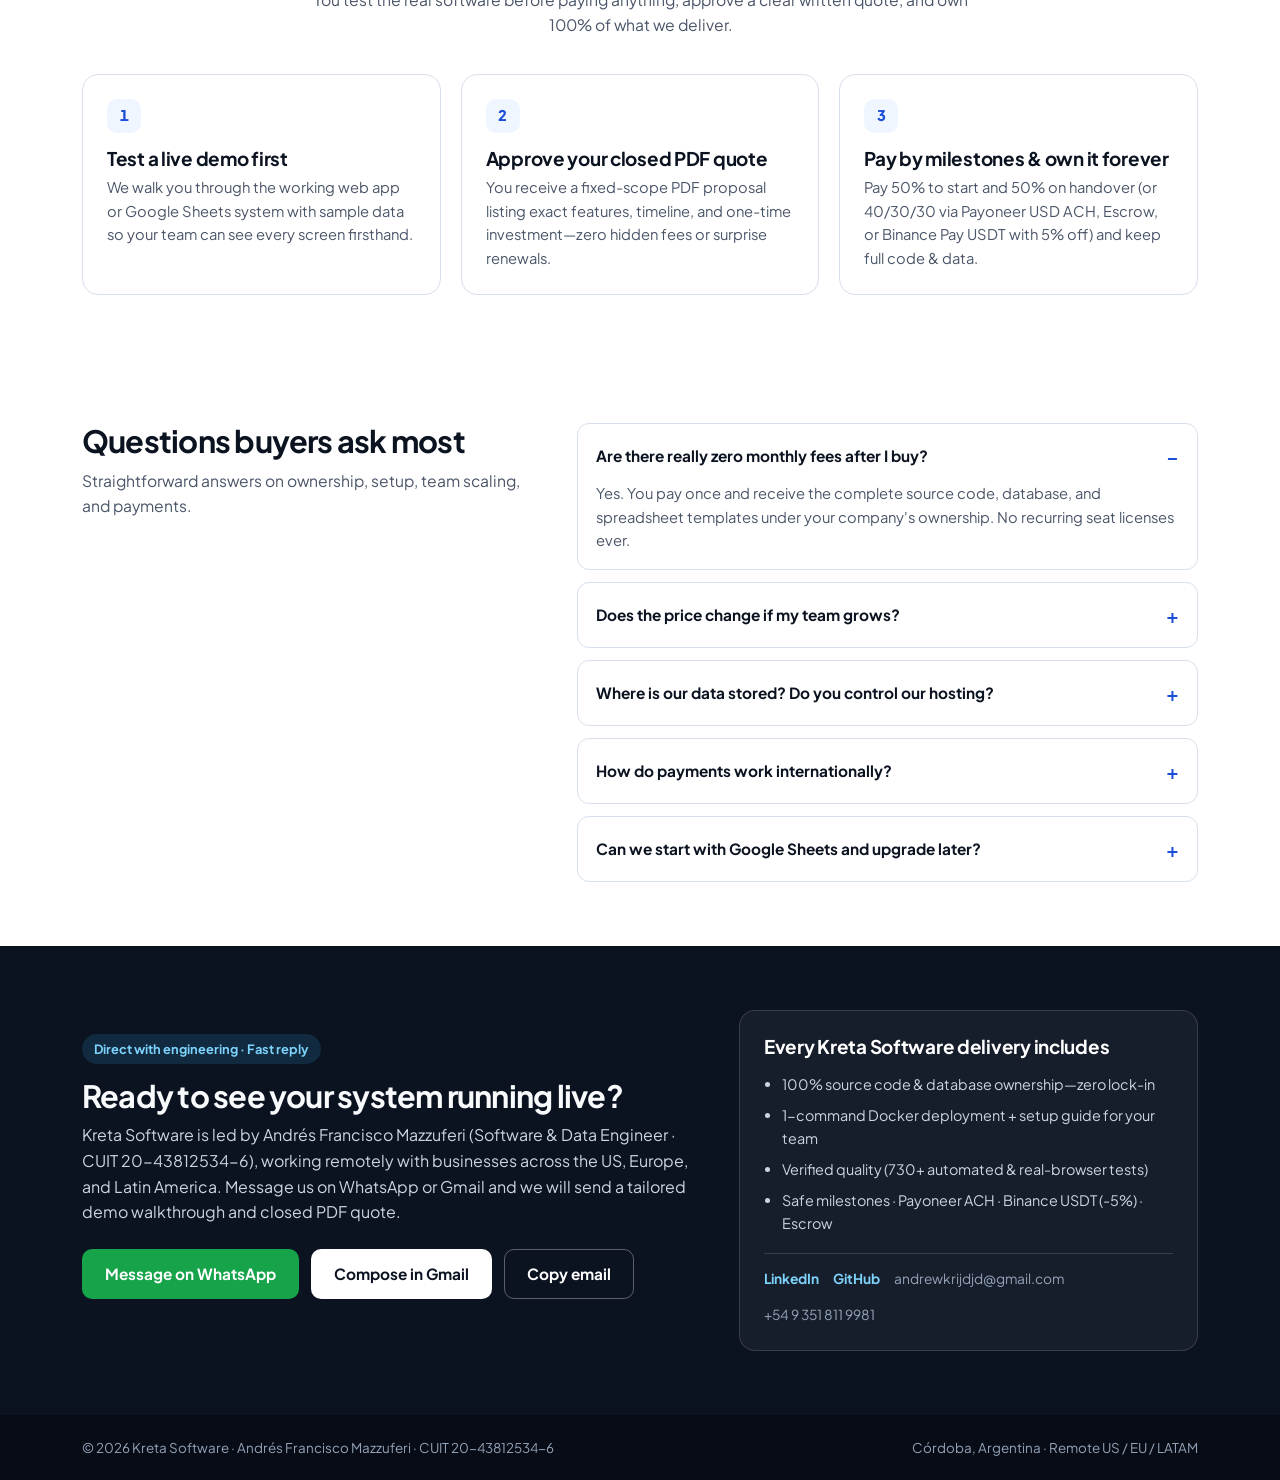
==== commit 15c24b3e: "feat(site): upgrade Kreta Software v3 (OG/SEO, samples section, EN/ES screens)" ====
--- a/index.html
+++ b/index.html
@@ -4,7 +4,32 @@
   <meta charset="utf-8">
   <meta name="viewport" content="width=device-width, initial-scale=1">
   <meta name="description" content="Kreta Software builds ready-to-run business software you pay for once and own forever. Complete web portals, SQL databases, and Google Sheets automations with zero monthly SaaS fees.">
+  <link rel="canonical" href="https://andrewkrijdjd-max.github.io/">
+  <meta property="og:type" content="website">
+  <meta property="og:url" content="https://andrewkrijdjd-max.github.io/">
+  <meta property="og:title" content="Kreta Software — Business Software You Pay For Once, and Own Forever">
+  <meta property="og:description" content="8 ready-to-run systems (MedFlow, FleetGuard, BuildCost, ComplianceVault, EcoMetrics, AgroField, EduCampus, VoluntariosDB). Full source code, SQL, Docker & Google Sheets. Zero monthly fees.">
+  <meta property="og:image" content="https://andrewkrijdjd-max.github.io/assets/og-card.png">
+  <meta name="twitter:card" content="summary_large_image">
+  <meta name="twitter:title" content="Kreta Software — Software You Pay For Once, and Own Forever">
+  <meta name="twitter:description" content="8 working business platforms with full source code, SQL database, Docker setup & zero recurring SaaS fees.">
+  <meta name="twitter:image" content="https://andrewkrijdjd-max.github.io/assets/og-card.png">
   <title>Kreta Software — Software You Pay For Once, and Own Forever</title>
+  <script type="application/ld+json">
+  {
+    "@context": "https://schema.org",
+    "@type": "Organization",
+    "name": "Kreta Software",
+    "url": "https://andrewkrijdjd-max.github.io/",
+    "email": "andrewkrijdjd@gmail.com",
+    "telephone": "+5493518119981",
+    "founder": {
+      "@type": "Person",
+      "name": "Andrés Francisco Mazzuferi"
+    },
+    "description": "Ready-to-run business software you pay for once and own forever — complete web portals, SQL databases, Docker setups, and Google Sheets editions with zero monthly SaaS fees."
+  }
+  </script>
   <link rel="preconnect" href="https://fonts.googleapis.com">
   <link rel="preconnect" href="https://fonts.gstatic.com" crossorigin>
   <link href="https://fonts.googleapis.com/css2?family=Plus+Jakarta+Sans:wght@400;500;600;700;800&display=swap" rel="stylesheet">
@@ -26,6 +51,7 @@
 
       <nav class="nav-links" aria-label="Primary navigation">
         <a href="#platforms" data-i18n="nav_platforms">Platforms</a>
+        <a href="#samples" data-i18n="nav_samples">Samples</a>
         <a href="#how-it-works" data-i18n="nav_process">How it works</a>
         <a href="#faq" data-i18n="nav_faq">FAQ</a>
         <a href="#contact" data-i18n="nav_contact">Contact</a>
@@ -171,8 +197,60 @@
       </div>
     </section>
 
+    <!-- REAL SAMPLE DELIVERABLES & WHAT'S INSIDE THE ZIP -->
+    <section id="samples" class="section section-alt">
+      <div class="container">
+        <div class="section-title-wrap">
+          <h2 data-i18n="smp_h2">Inspect real outputs before you even talk to us</h2>
+          <p class="section-sub" data-i18n="smp_sub">Download authentic PDFs generated directly by our systems (100% synthetic sample data) and see exactly what ships inside every SHA-256 verified delivery ZIP.</p>
+        </div>
+
+        <div class="samples-grid">
+          <article class="sample-card">
+            <span class="sample-badge">PDF · Proposal</span>
+            <h3 data-i18n="smp1_h">Executive Fixed-Scope Proposal</h3>
+            <p data-i18n="smp1_p">Sample one-time quote with 50/50 milestones, -5% Binance Pay USDT option, scope &amp; acceptance criteria.</p>
+            <a class="btn btn-outline btn-sm" href="assets/samples/Kreta_Software_Executive_Proposal_Sample_EN.pdf" target="_blank" rel="noopener noreferrer" data-i18n="smp_dl">Open Sample PDF</a>
+          </article>
+
+          <article class="sample-card">
+            <span class="sample-badge">PDF · SHA-256 + QR</span>
+            <h3 data-i18n="smp2_h">EcoMetrics Carbon Certificate</h3>
+            <p data-i18n="smp2_p">White-label Scope 1–3 carbon certificate with vector QR verification and canonical SHA-256 integrity hash.</p>
+            <a class="btn btn-outline btn-sm" href="assets/samples/EcoMetrics_Carbon_Certificate_SHA256_Sample.pdf" target="_blank" rel="noopener noreferrer" data-i18n="smp_dl">Open Sample PDF</a>
+          </article>
+
+          <article class="sample-card">
+            <span class="sample-badge">PDF · ISO / SOC 2</span>
+            <h3 data-i18n="smp3_h">ComplianceVault Audit Report</h3>
+            <p data-i18n="smp3_p">Assessor-ready audit packet summarizing control coverage, immutable evidence counts, and QR verification.</p>
+            <a class="btn btn-outline btn-sm" href="assets/samples/ComplianceVault_Audit_Report_Sample.pdf" target="_blank" rel="noopener noreferrer" data-i18n="smp_dl">Open Sample PDF</a>
+          </article>
+
+          <article class="sample-card">
+            <span class="sample-badge">PDF · Verifiable QR</span>
+            <h3 data-i18n="smp4_h">EduCampus Verified Diploma</h3>
+            <p data-i18n="smp4_p">Tamper-evident academic diploma with public verification code and zero-PII employer check.</p>
+            <a class="btn btn-outline btn-sm" href="assets/samples/EduCampus_Verifiable_Certificate_Sample.pdf" target="_blank" rel="noopener noreferrer" data-i18n="smp_dl">Open Sample PDF</a>
+          </article>
+        </div>
+
+        <div class="zip-box">
+          <h3 data-i18n="zip_h">What's inside every SHA-256 delivery ZIP</h3>
+          <div class="zip-strip">
+            <span class="zip-chip" data-i18n="zip_1">Full Source Code (Python / Web / SQL)</span>
+            <span class="zip-chip" data-i18n="zip_2">1-Command Docker Compose + .env.example</span>
+            <span class="zip-chip" data-i18n="zip_3">MANIFEST_SHA256.txt Integrity Proof</span>
+            <span class="zip-chip" data-i18n="zip_4">Perpetual Commercial Ownership License</span>
+            <span class="zip-chip" data-i18n="zip_5">2-Minute White-Label &amp; EN/ES Setup Guide</span>
+            <span class="zip-chip" data-i18n="zip_6">Zero Real Data · Zero Hardcoded Secrets</span>
+          </div>
+        </div>
+      </div>
+    </section>
+
     <!-- 3-STEP ZERO-RISK BUYING FLOW -->
-    <section id="how-it-works" class="section section-alt">
+    <section id="how-it-works" class="section">
       <div class="container">
         <div class="section-title-wrap center-narrow">
           <h2 data-i18n="flow_h2">How buying works—simple and zero risk</h2>
@@ -252,7 +330,7 @@
           <ul class="studio-list">
             <li data-i18n="st_l1">100% source code &amp; database ownership—zero lock-in</li>
             <li data-i18n="st_l2">1-command Docker deployment + setup guide for your team</li>
-            <li data-i18n="st_l3">Verified quality (541 automated &amp; real-browser tests)</li>
+            <li data-i18n="st_l3">Verified quality (730+ automated &amp; real-browser tests)</li>
             <li data-i18n="st_l4">Safe milestones · Payoneer ACH · Binance USDT (-5%) · Escrow</li>
           </ul>
           <div class="studio-links">
--- a/styles.css
+++ b/styles.css
@@ -688,14 +688,74 @@
 }
 .toast.show { opacity: 1; transform: translate(-50%, 0); }
 
+/* SAMPLE DELIVERABLES & ZIP PROOF */
+.samples-grid {
+  display: grid;
+  grid-template-columns: repeat(4, minmax(0, 1fr));
+  gap: 16px;
+  margin-bottom: 24px;
+}
+.sample-card {
+  background: var(--paper);
+  border: 1px solid var(--border);
+  border-radius: 14px;
+  padding: 20px;
+  display: flex;
+  flex-direction: column;
+  justify-content: space-between;
+  gap: 10px;
+  transition: transform 180ms var(--ease-out), box-shadow 180ms var(--ease-out);
+}
+@media (hover: hover) and (pointer: fine) {
+  .sample-card:hover { transform: translateY(-2px); box-shadow: 0 10px 24px rgba(11, 18, 32, 0.08); }
+}
+.sample-badge {
+  display: inline-block;
+  width: fit-content;
+  font-size: 0.72rem;
+  font-weight: 800;
+  letter-spacing: 0.04em;
+  text-transform: uppercase;
+  padding: 3px 9px;
+  border-radius: 999px;
+  background: rgba(2, 132, 199, 0.1);
+  color: var(--cobalt);
+}
+.sample-card h3 { font-size: 1rem; margin: 0; color: var(--ink); }
+.sample-card p { font-size: 0.86rem; color: var(--muted); margin: 0 0 6px; line-height: 1.48; flex: 1; }
+.zip-box {
+  background: var(--ink);
+  color: #f8fafc;
+  border-radius: 14px;
+  padding: 20px 24px;
+}
+.zip-box h3 { color: #ffffff; font-size: 0.96rem; margin: 0 0 12px; }
+.zip-strip {
+  display: flex;
+  flex-wrap: wrap;
+  gap: 8px;
+}
+.zip-chip {
+  background: rgba(56, 189, 248, 0.12);
+  border: 1px solid rgba(56, 189, 248, 0.3);
+  color: #e0f2fe;
+  padding: 6px 12px;
+  border-radius: 999px;
+  font-size: 0.8rem;
+  font-weight: 600;
+}
+
 /* RESPONSIVE */
+@media (max-width: 1020px) {
+  .samples-grid { grid-template-columns: repeat(2, minmax(0, 1fr)); }
+}
 @media (max-width: 900px) {
   .hero-grid, .faq-layout, .contact-grid, .product-grid { grid-template-columns: 1fr; }
   .nav-links { display: none; }
 }
 @media (max-width: 560px) {
   .hero { padding: 30px 0 42px; }
-  .calc-two-col, .tier-row, .drawer-footer-row { grid-template-columns: 1fr; }
+  .calc-two-col, .tier-row, .drawer-footer-row, .samples-grid { grid-template-columns: 1fr; }
   .nav-actions .btn { display: none; }
 }
 
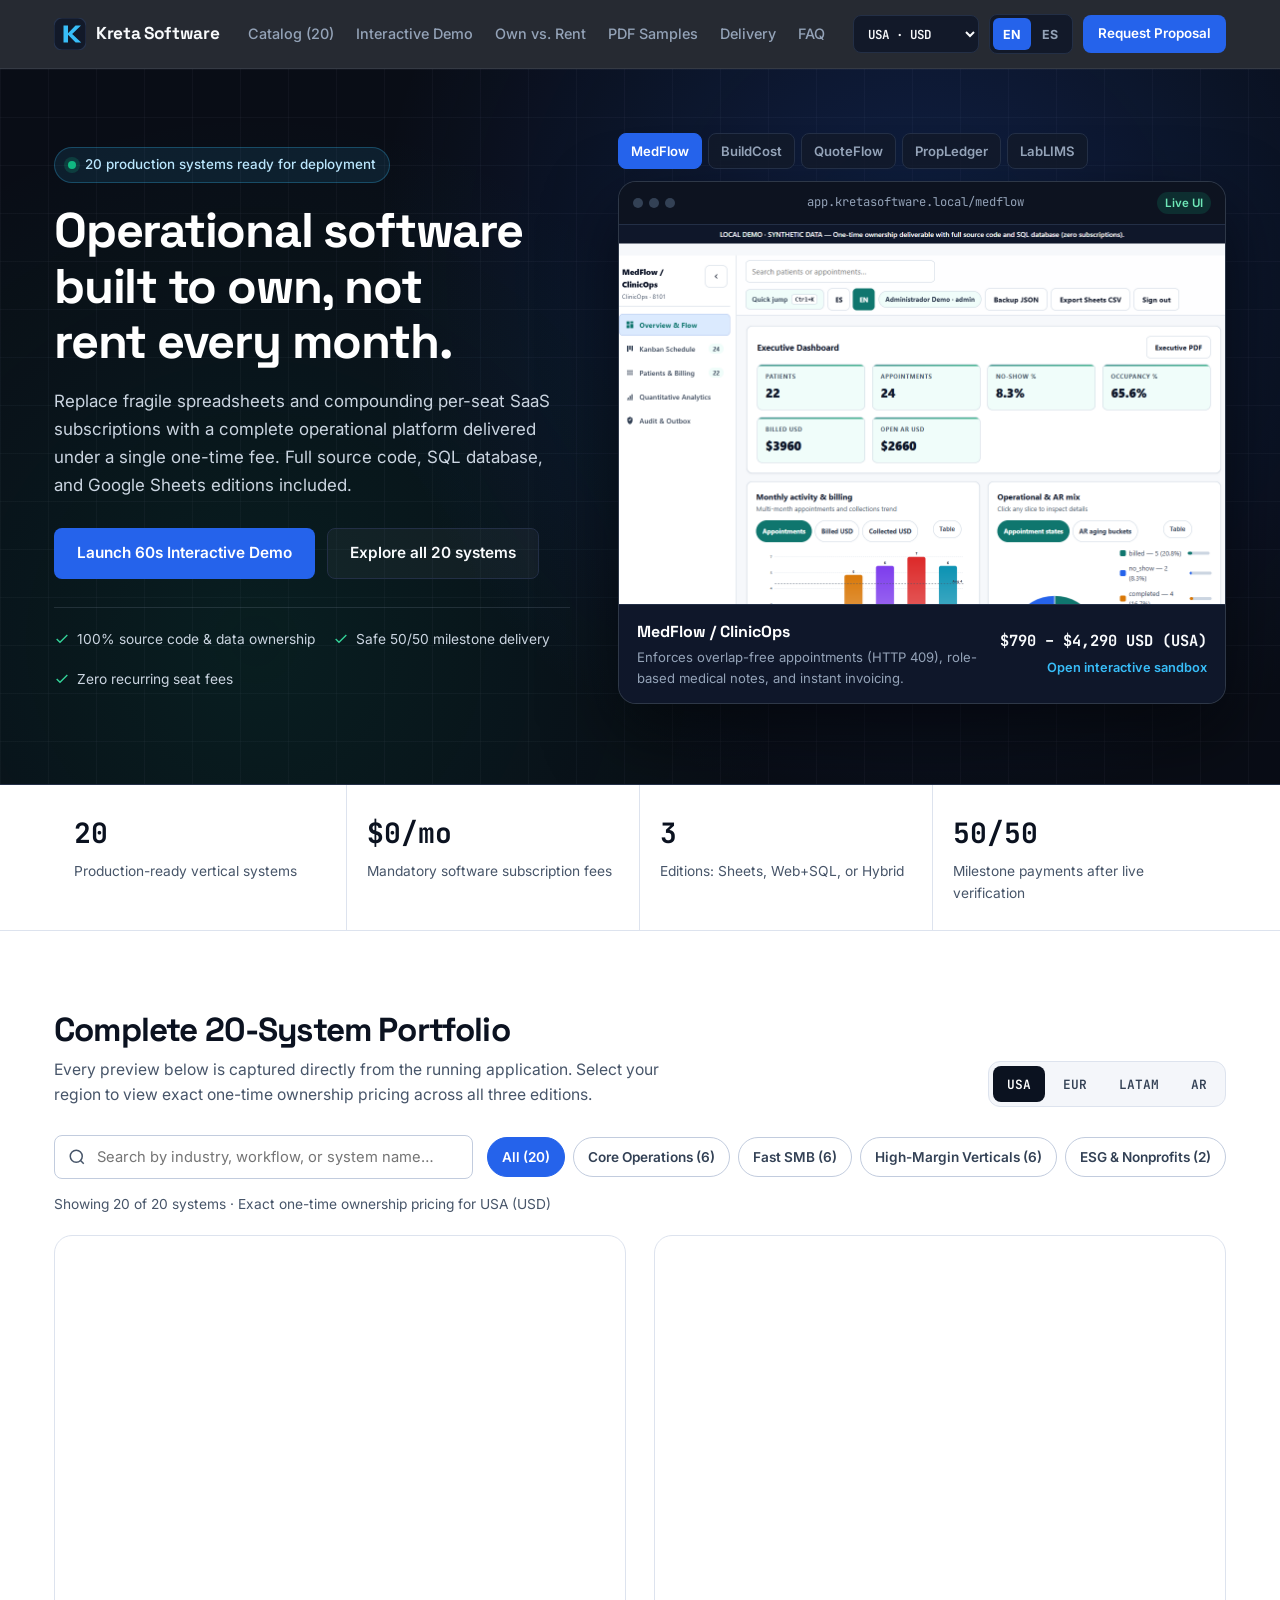
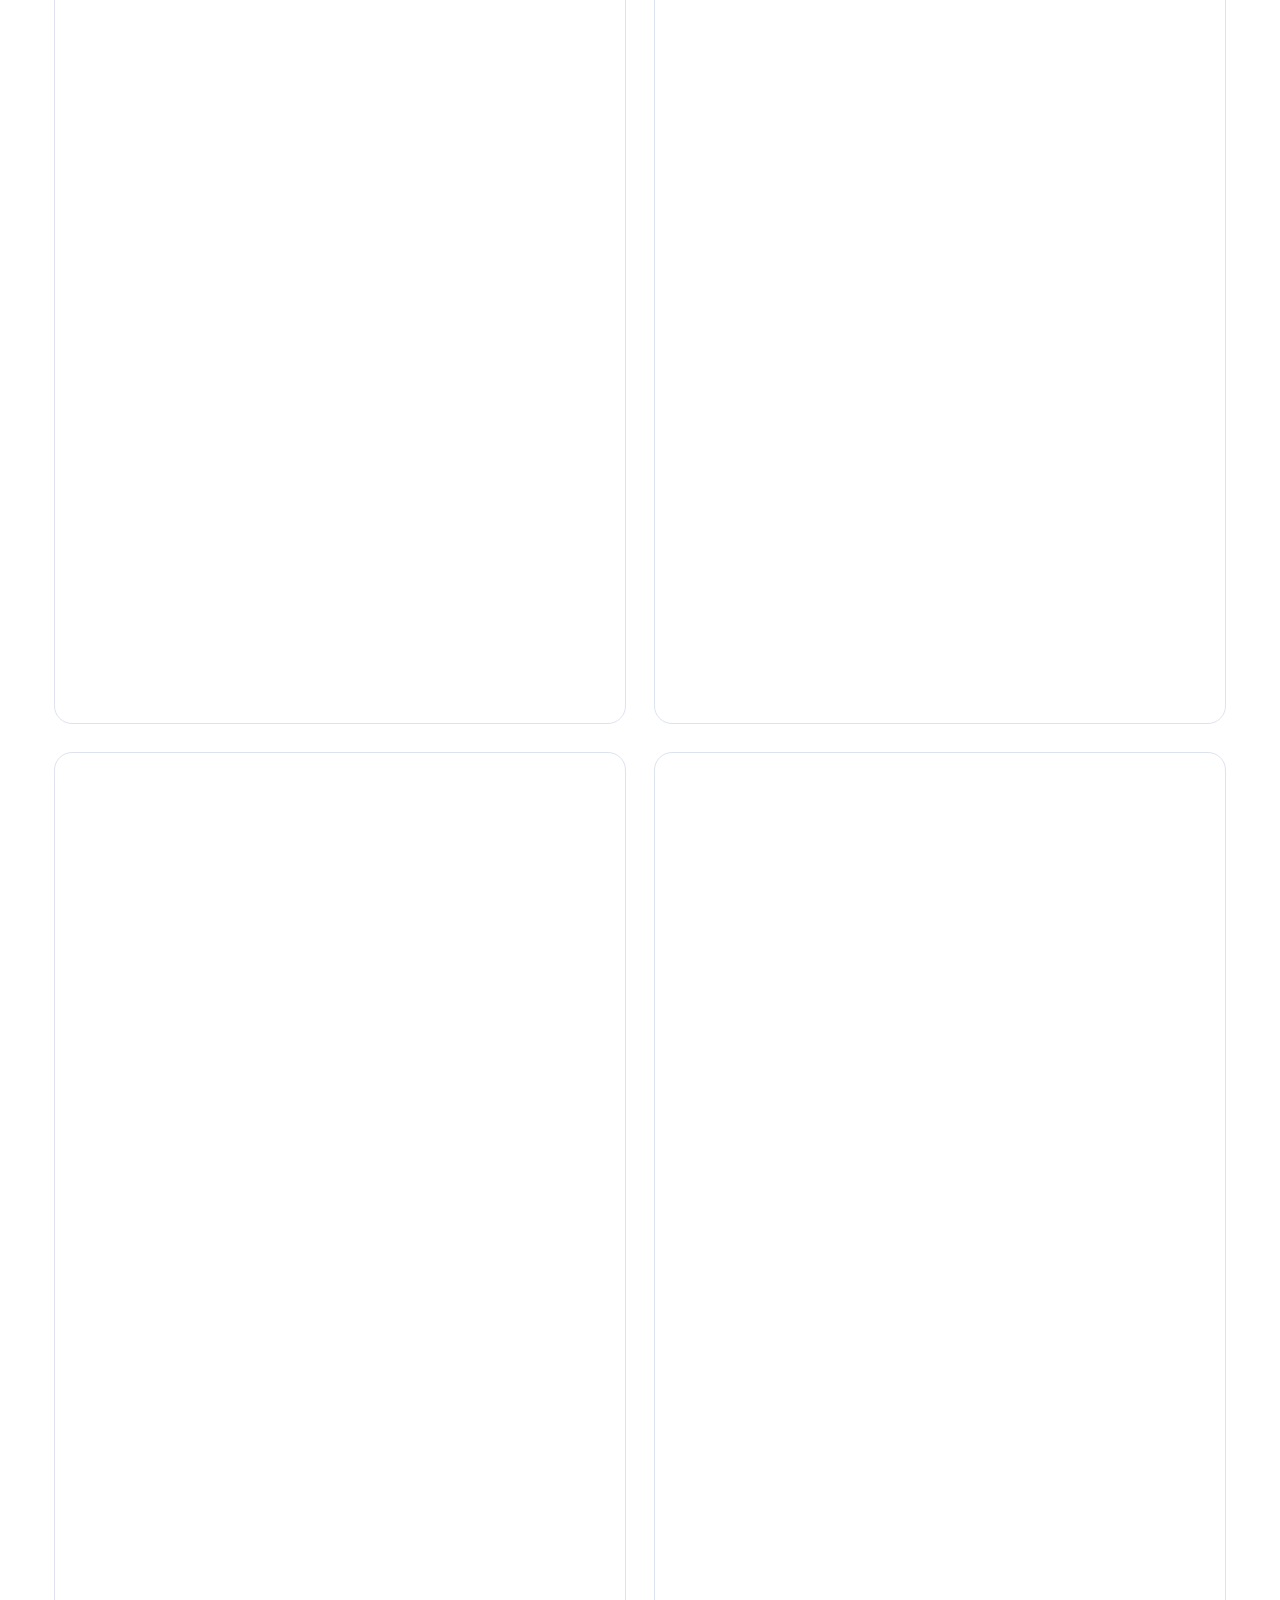
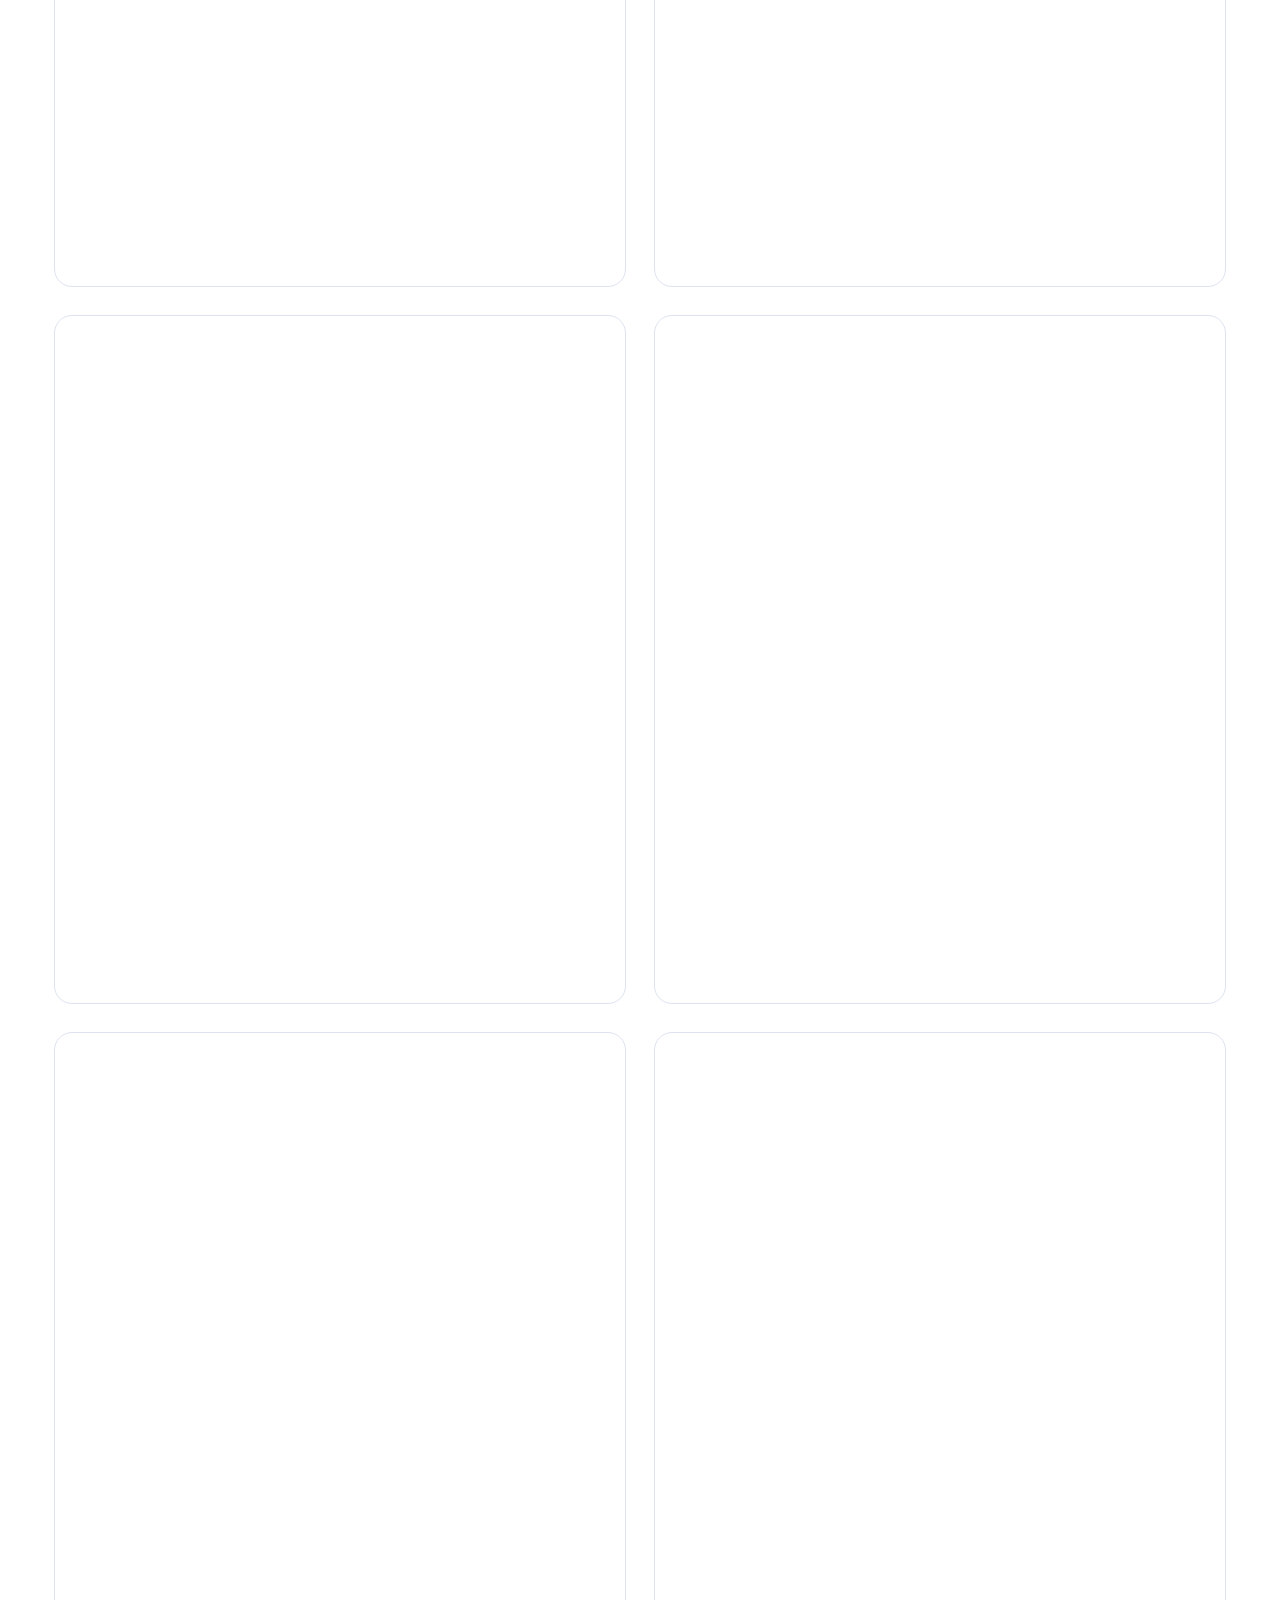
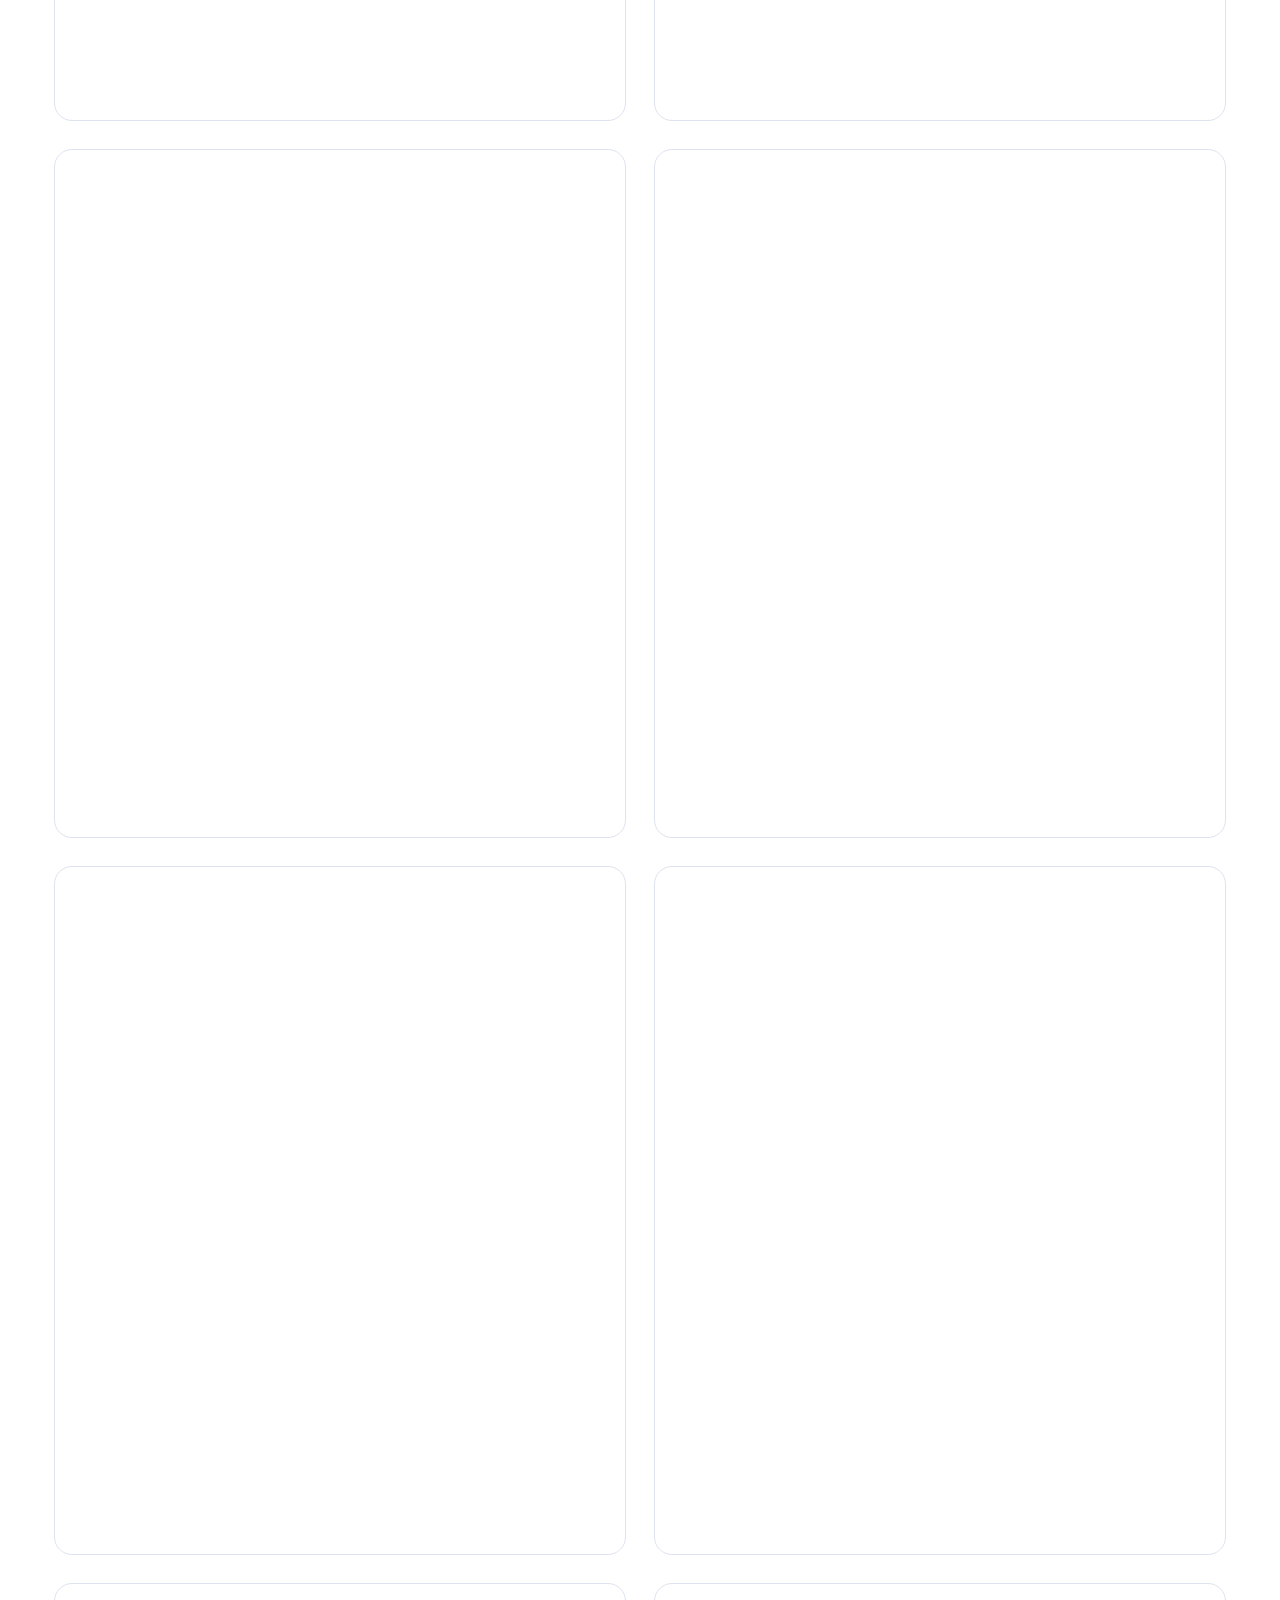
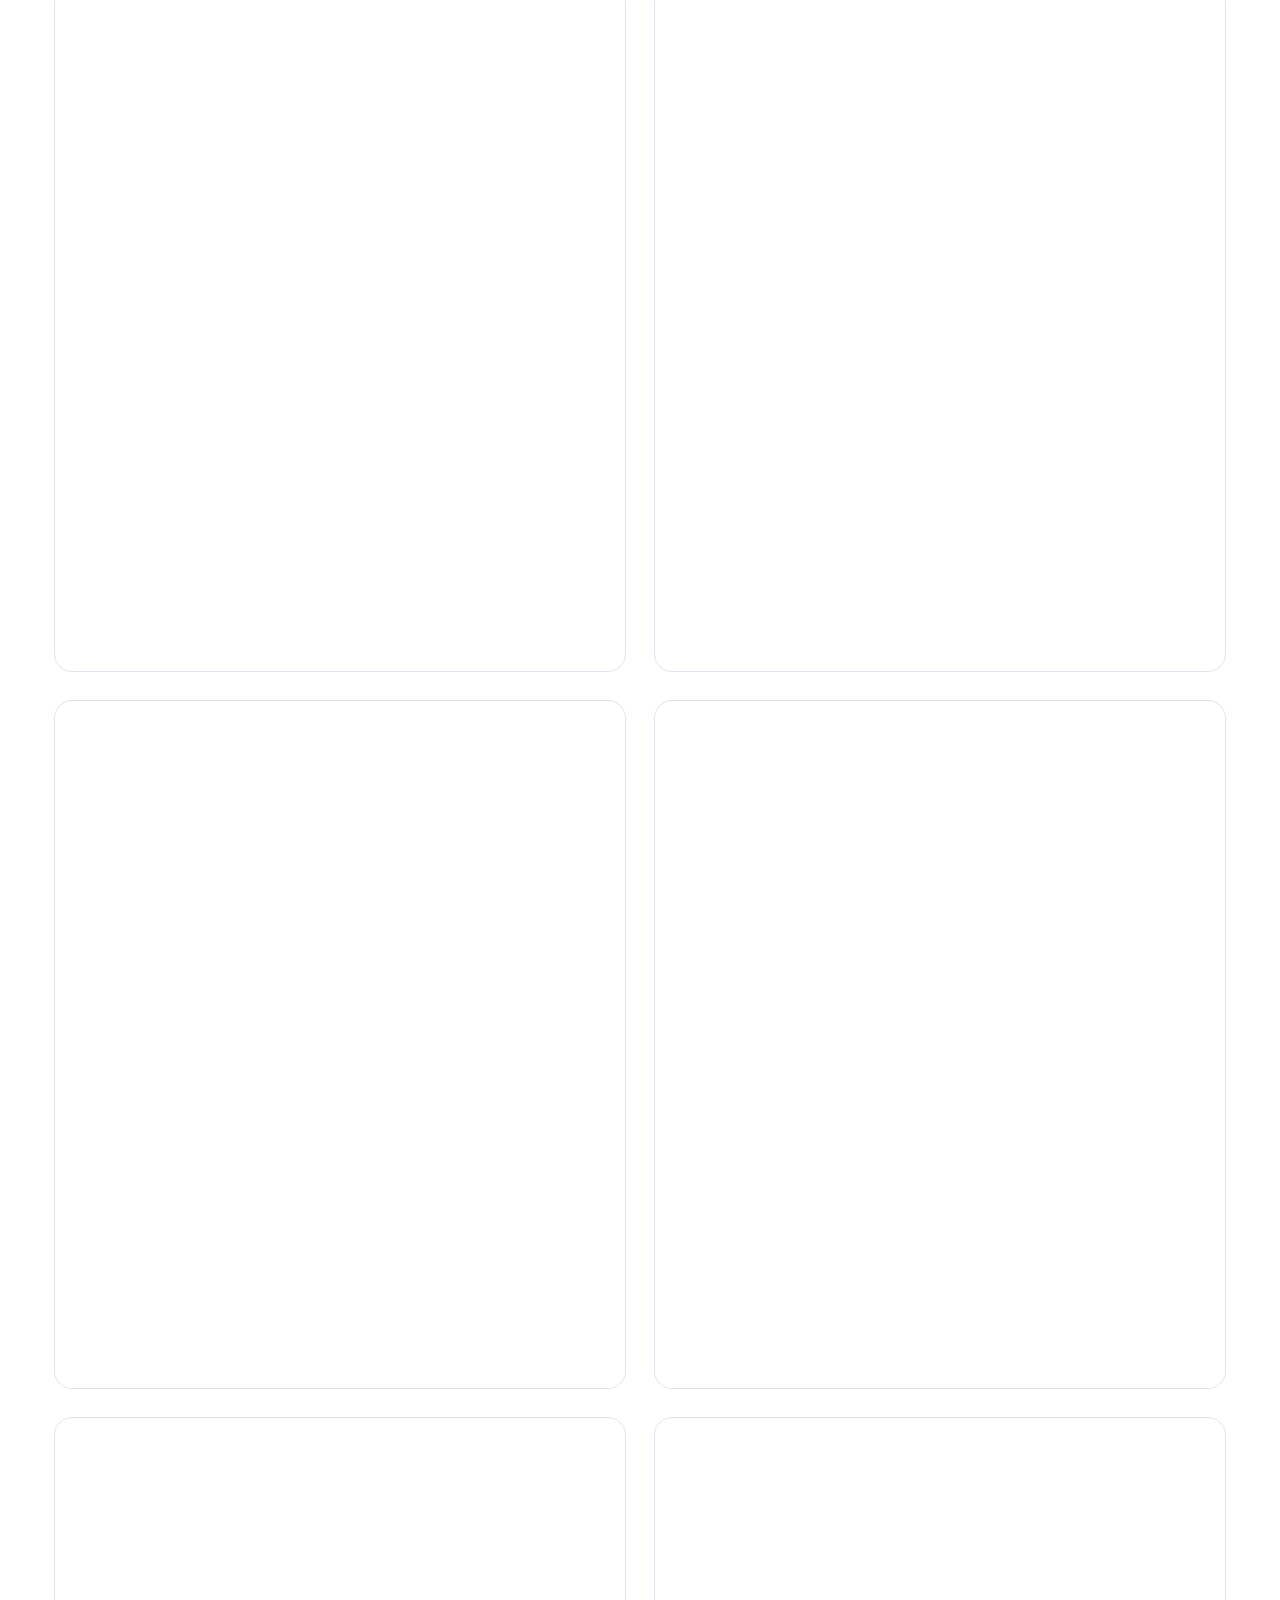
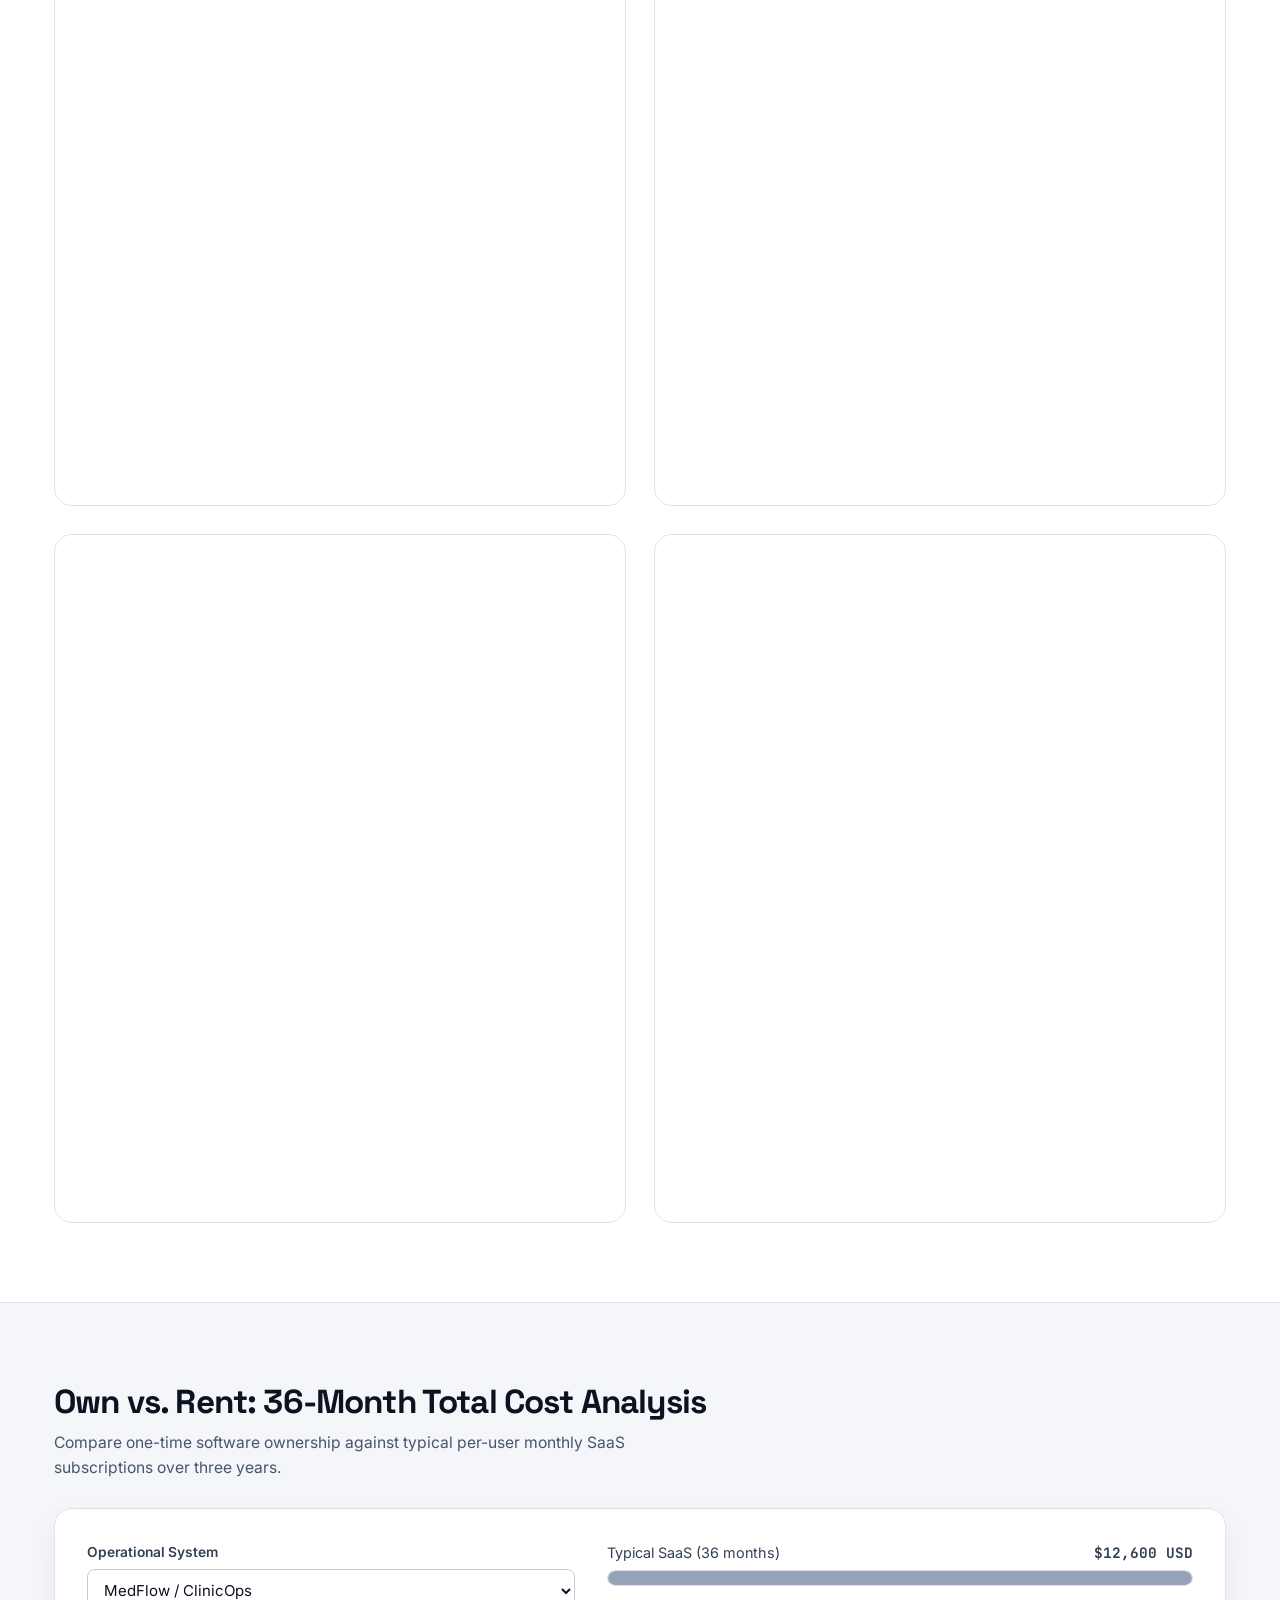
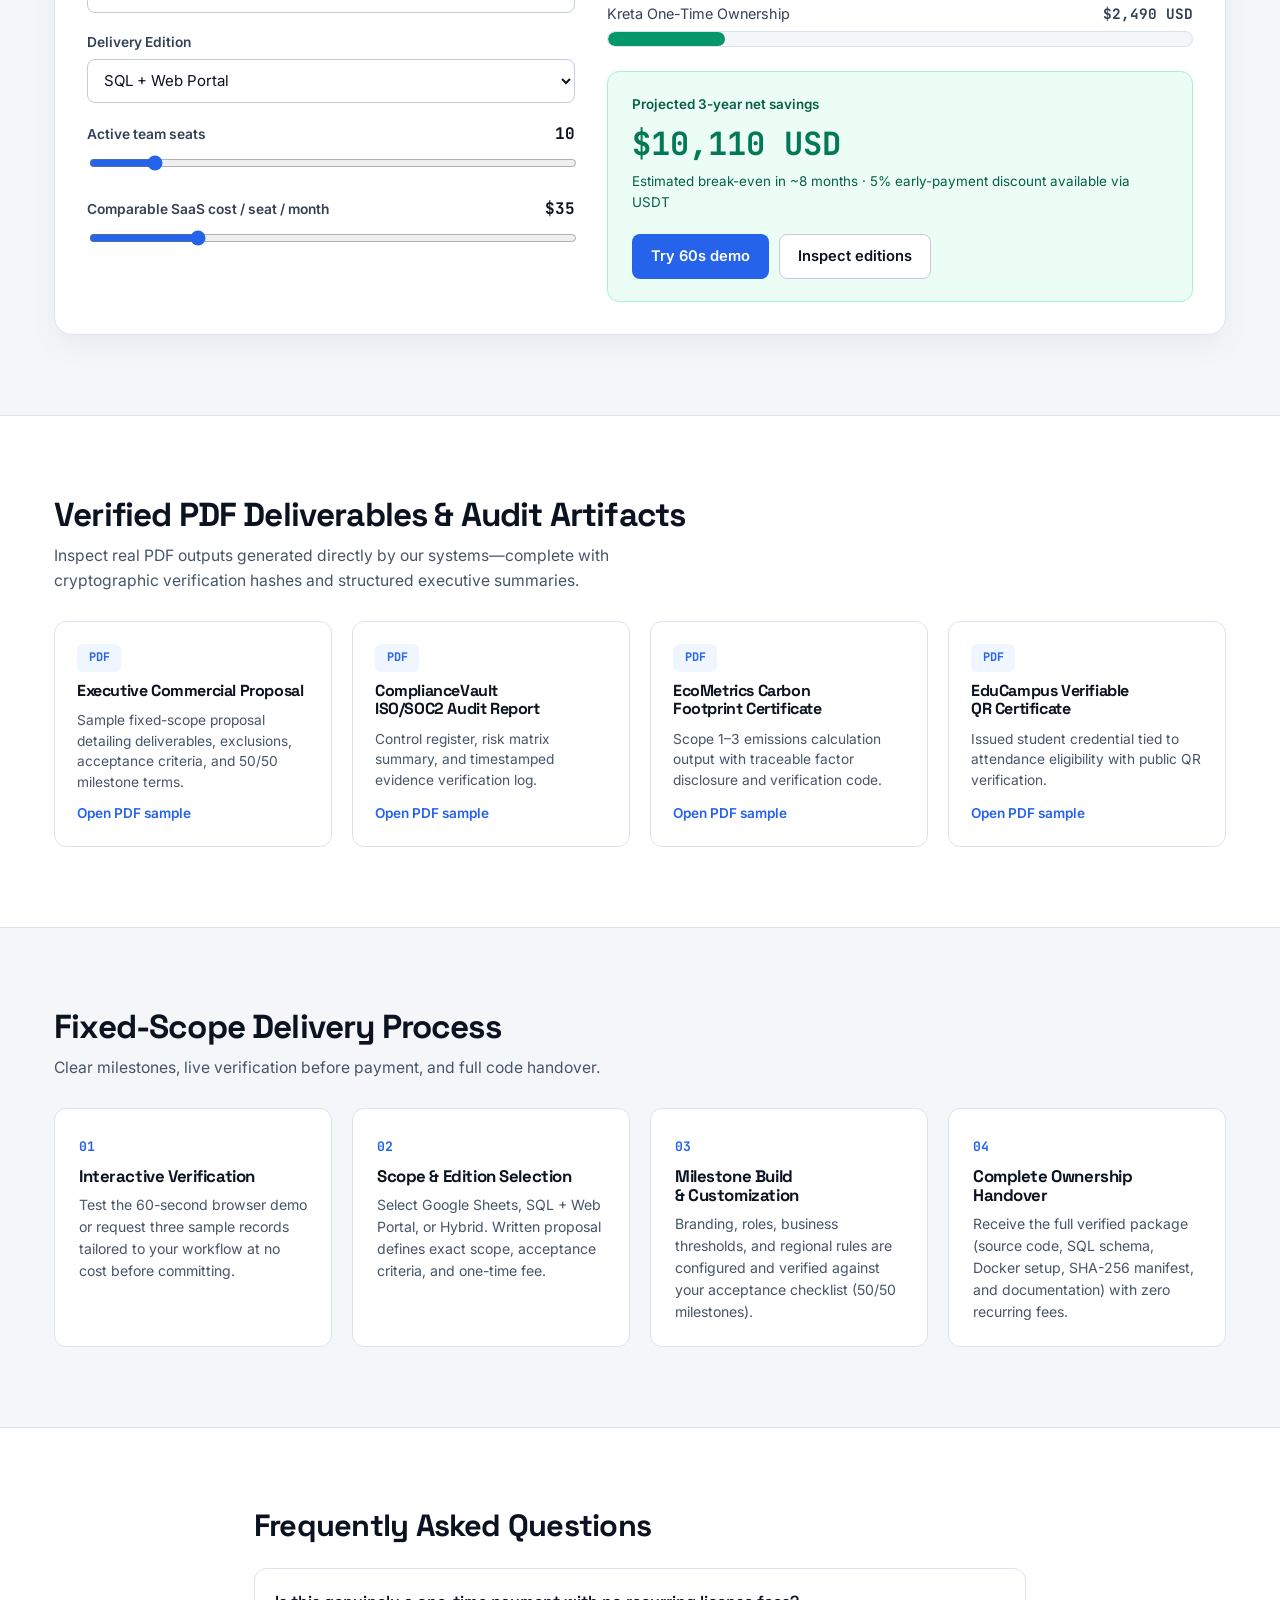
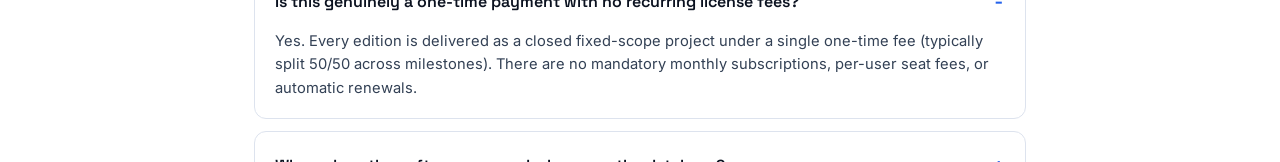
==== commit 7fbad0e4: "feat: publish 20-product B2B catalog, 40 UI v3 screenshots, 60s demo, and email-only CTAs for Hermes" ====
--- a/index.html
+++ b/index.html
@@ -3,18 +3,18 @@
 <head>
   <meta charset="utf-8">
   <meta name="viewport" content="width=device-width, initial-scale=1">
-  <meta name="description" content="Kreta Software builds ready-to-run business software you pay for once and own forever. Complete web portals, SQL databases, and Google Sheets automations with zero monthly SaaS fees.">
+  <title>Kreta Software — Operational Software Built to Own, Not Rent</title>
+  <meta name="description" content="20 production-ready B2B operational platforms delivered under a single one-time fee with full source code, SQL database, Docker setup, and zero monthly SaaS subscriptions.">
   <link rel="canonical" href="https://andrewkrijdjd-max.github.io/">
   <meta property="og:type" content="website">
   <meta property="og:url" content="https://andrewkrijdjd-max.github.io/">
-  <meta property="og:title" content="Kreta Software — Business Software You Pay For Once, and Own Forever">
-  <meta property="og:description" content="8 ready-to-run systems (MedFlow, FleetGuard, BuildCost, ComplianceVault, EcoMetrics, AgroField, EduCampus, VoluntariosDB). Full source code, SQL, Docker & Google Sheets. Zero monthly fees.">
+  <meta property="og:title" content="Kreta Software — Operational Software Built to Own, Not Rent">
+  <meta property="og:description" content="20 production-ready operational systems with full source code, SQL database, Google Sheets editions, and zero recurring monthly fees.">
   <meta property="og:image" content="https://andrewkrijdjd-max.github.io/assets/og-card.png">
   <meta name="twitter:card" content="summary_large_image">
-  <meta name="twitter:title" content="Kreta Software — Software You Pay For Once, and Own Forever">
-  <meta name="twitter:description" content="8 working business platforms with full source code, SQL database, Docker setup & zero recurring SaaS fees.">
+  <meta name="twitter:title" content="Kreta Software — Operational Software Built to Own">
+  <meta name="twitter:description" content="20 working B2B platforms delivered under a one-time license. Zero monthly seat fees.">
   <meta name="twitter:image" content="https://andrewkrijdjd-max.github.io/assets/og-card.png">
-  <title>Kreta Software — Software You Pay For Once, and Own Forever</title>
   <script type="application/ld+json">
   {
     "@context": "https://schema.org",
@@ -22,18 +22,17 @@
     "name": "Kreta Software",
     "url": "https://andrewkrijdjd-max.github.io/",
     "email": "andrewkrijdjd@gmail.com",
-    "telephone": "+5493518119981",
     "founder": {
       "@type": "Person",
       "name": "Andrés Francisco Mazzuferi"
     },
-    "description": "Ready-to-run business software you pay for once and own forever — complete web portals, SQL databases, Docker setups, and Google Sheets editions with zero monthly SaaS fees."
+    "description": "20 production-ready B2B operational systems delivered under a single one-time payment with full source code ownership."
   }
   </script>
   <link rel="preconnect" href="https://fonts.googleapis.com">
   <link rel="preconnect" href="https://fonts.gstatic.com" crossorigin>
-  <link href="https://fonts.googleapis.com/css2?family=Plus+Jakarta+Sans:wght@400;500;600;700;800&display=swap" rel="stylesheet">
-  <link rel="icon" href="data:image/svg+xml,<svg xmlns='http://www.w3.org/2000/svg' viewBox='0 0 100 100'><rect width='100' height='100' rx='22' fill='%230b1220'/><path d='M30 24h14v24l24-24h18L58 50l28 26H68L44 52v24H30V24z' fill='%2338bdf8'/></svg>">
+  <link href="https://fonts.googleapis.com/css2?family=Inter:wght@400;500;600;700&family=JetBrains+Mono:wght@500;600;700&family=Space+Grotesk:wght@600;700&display=swap" rel="stylesheet">
+  <link rel="icon" href="data:image/svg+xml,<svg xmlns='http://www.w3.org/2000/svg' viewBox='0 0 100 100'><rect width='100' height='100' rx='22' fill='%23090d16'/><path d='M30 24h14v24l24-24h18L58 50l28 26H68L44 52v24H30V24z' fill='%2338bdf8'/></svg>">
   <link rel="stylesheet" href="styles.css">
 </head>
 <body>
@@ -42,303 +41,347 @@
   <header class="site-header">
     <div class="container nav-inner">
       <a class="brand" href="#top" aria-label="Kreta Software Home">
-        <svg class="brand-icon" width="32" height="32" viewBox="0 0 32 32" fill="none" aria-hidden="true">
-          <rect width="32" height="32" rx="8" fill="#0B1220"/>
+        <svg class="brand-mark" width="32" height="32" viewBox="0 0 32 32" fill="none" aria-hidden="true">
+          <rect width="32" height="32" rx="8" fill="#121929" stroke="#26334d" stroke-width="1.2"/>
           <path d="M9.5 7.5H14V15.2L21.5 7.5H27L18.2 16L27.2 24.5H21.6L14 16.8V24.5H9.5V7.5Z" fill="#38BDF8"/>
         </svg>
         <span class="brand-name">Kreta Software</span>
       </a>
 
       <nav class="nav-links" aria-label="Primary navigation">
-        <a href="#platforms" data-i18n="nav_platforms">Platforms</a>
-        <a href="#samples" data-i18n="nav_samples">Samples</a>
-        <a href="#how-it-works" data-i18n="nav_process">How it works</a>
+        <a href="#platforms" data-i18n="nav_catalog">Catalog (20)</a>
+        <a href="demo.html" id="nav-demo-link" data-i18n="nav_demo">Interactive Demo</a>
+        <a href="#calculator" data-i18n="nav_savings">Own vs. Rent</a>
+        <a href="#samples" data-i18n="nav_samples">PDF Samples</a>
+        <a href="#process" data-i18n="nav_process">Delivery</a>
         <a href="#faq" data-i18n="nav_faq">FAQ</a>
-        <a href="#contact" data-i18n="nav_contact">Contact</a>
       </nav>
 
       <div class="nav-actions">
+        <label for="nav-region" class="sr-only" data-i18n="region_label">Pricing region</label>
+        <select id="nav-region" class="region-select" aria-label="Pricing region">
+          <option value="USA">USA · USD</option>
+          <option value="EUR">EUR · USD</option>
+          <option value="LATAM">LATAM · USD</option>
+          <option value="AR">AR · USD/ARS</option>
+        </select>
+
         <div class="segmented" role="group" aria-label="Language">
           <button type="button" class="seg-btn lang-btn" data-lang="en" aria-pressed="true">EN</button>
           <button type="button" class="seg-btn lang-btn" data-lang="es" aria-pressed="false">ES</button>
         </div>
-        <a class="btn btn-primary btn-sm" id="nav-wa-cta" href="https://wa.me/5493518119981?text=Hi%20Kreta%20Software%2C%20I%27d%20like%20to%20request%20a%20live%20demo." target="_blank" rel="noopener noreferrer" data-i18n="nav_cta">Book a demo</a>
+
+        <a class="btn btn-primary btn-sm" id="nav-cta-btn" href="#contact" data-i18n="nav_cta">Request Proposal</a>
       </div>
     </div>
   </header>
 
   <main id="main-content">
-    <!-- HERO + MULTI-EDITION SAVINGS CALCULATOR -->
+    <!-- ARCHITECTURAL DARK HERO + INTERACTIVE LIVE PRODUCT SHOWCASE -->
     <section id="top" class="hero">
-      <div class="container hero-grid">
+      <div class="hero-grid-bg" aria-hidden="true"></div>
+      <div class="container hero-layout">
         <div class="hero-copy">
-          <div class="status-tag">
-            <span class="status-dot" aria-hidden="true"></span>
-            <span data-i18n="hero_tag">Pay once · Own 100% of your software &amp; data</span>
-          </div>
-          <h1 data-i18n="hero_h1">Software built for your business—without monthly subscriptions.</h1>
-          <p class="hero-lead" data-i18n="hero_lead">Replace messy spreadsheets and expensive per-user SaaS bills with a ready-to-run system you actually own. Test a live demo first, pay by milestones, and keep the full source code and database forever.</p>
-
-          <div class="hero-ctas">
-            <a class="btn btn-primary btn-lg" href="#platforms" data-i18n="hero_cta_1">See all 8 systems</a>
-            <button type="button" class="btn btn-outline btn-lg" id="hero-open-selected" data-i18n="hero_cta_2">Compare plans &amp; demo</button>
-          </div>
-
-          <dl class="hero-metrics" aria-label="Key buyer guarantees">
-            <div>
-              <dt class="tabular">8</dt>
-              <dd data-i18n="m_1">Working systems ready today</dd>
-            </div>
-            <div>
-              <dt class="tabular">50 / 50</dt>
-              <dd data-i18n="m_2">Safe milestone payments</dd>
-            </div>
-            <div>
-              <dt class="tabular">$0/mo</dt>
-              <dd data-i18n="m_3">Recurring software fees</dd>
-            </div>
-          </dl>
-        </div>
-
-        <!-- INTERACTIVE MULTI-EDITION + TEAM-SIZE CALCULATOR -->
-        <aside class="calc-card" aria-labelledby="calc-heading">
-          <div class="calc-head">
-            <h2 id="calc-heading" data-i18n="calc_title">Own vs. Rent: 3-Year Savings Calculator</h2>
-            <p data-i18n="calc_sub">Compare any edition (Google Sheets, SQL, Web Portal, or Hybrid) against typical monthly SaaS subscriptions.</p>
-          </div>
-
-          <div class="calc-two-col">
-            <div class="calc-field">
-              <label for="calc-product" data-i18n="calc_ind_lbl">Platform</label>
-              <select id="calc-product" name="calc_product"></select>
-            </div>
-            <div class="calc-field">
-              <label for="calc-edition" data-i18n="calc_ed_lbl">Edition</label>
-              <select id="calc-edition" name="calc_edition"></select>
-            </div>
-          </div>
-
-          <div class="calc-field">
-            <div class="range-row">
-              <label for="calc-users" data-i18n="calc_team_lbl">Team size</label>
-              <strong id="calc-users-val" class="tabular">15 users · Standard (1.0×)</strong>
-            </div>
-            <input id="calc-users" type="range" min="5" max="60" step="5" value="15">
-            <div class="range-ticks" aria-hidden="true">
-              <span data-i18n="tick_1">5–15 (1.0×)</span>
-              <span data-i18n="tick_2">16–35 (1.25×)</span>
-              <span data-i18n="tick_3">36–60+ (1.5×)</span>
-            </div>
-          </div>
-
-          <div class="calc-bars" aria-live="polite">
-            <div class="bar-block">
-              <div class="bar-label">
-                <span data-i18n="calc_saas_lbl">Typical SaaS (36 months)</span>
-                <strong id="calc-saas-num" class="tabular text-muted">$21,600</strong>
-              </div>
-              <div class="bar-track"><div id="bar-saas" class="bar-fill bar-saas" style="width:100%"></div></div>
-            </div>
-
-            <div class="bar-block">
-              <div class="bar-label">
-                <span id="calc-kreta-label">Kreta Software (One-time)</span>
-                <strong id="calc-kreta-num" class="tabular text-cobalt">$2,490</strong>
-              </div>
-              <div class="bar-track"><div id="bar-kreta" class="bar-fill bar-kreta" style="width:14%"></div></div>
-            </div>
-          </div>
-
-          <div class="calc-result">
-            <div>
-              <span class="calc-save-lbl" data-i18n="calc_save_lbl">Estimated 3-year savings</span>
-              <strong id="calc-save-num" class="calc-save-val tabular">$19,110</strong>
-              <span id="calc-milestone-note" class="calc-milestone tabular"></span>
-            </div>
-            <button type="button" class="btn btn-dark btn-sm" id="calc-inspect-btn" data-i18n="calc_inspect">See this plan</button>
-          </div>
-        </aside>
-      </div>
-    </section>
-
-    <!-- SYMMETRIC 2x4 REAL-SCREENSHOT SHOWCASE -->
+          <div class="hero-pill">
+            <span class="pulse-dot" aria-hidden="true"></span>
+            <span data-i18n="hero_pill">20 production systems ready for deployment</span>
+          </div>
+          <h1 data-i18n="hero_h1">Operational software built to own, not rent every month.</h1>
+          <p class="hero-lead" data-i18n="hero_lead">Replace fragile spreadsheets and compounding per-seat SaaS subscriptions with a complete operational platform delivered under a single one-time fee. Full source code, SQL database, and Google Sheets editions included.</p>
+
+          <div class="hero-actions">
+            <a class="btn btn-primary btn-lg" id="hero-demo-btn" href="demo.html?producto=medflow&lang=en" data-i18n="hero_cta_demo">Launch 60s Interactive Demo</a>
+            <a class="btn btn-dark-outline btn-lg" href="#platforms" data-i18n="hero_cta_catalog">Explore all 20 systems</a>
+          </div>
+
+          <div class="hero-trust-row">
+            <div class="trust-item">
+              <svg width="16" height="16" viewBox="0 0 24 24" fill="none" stroke="currentColor" stroke-width="2" aria-hidden="true"><path d="M20 6 9 17l-5-5"/></svg>
+              <span data-i18n="trust_1">100% source code &amp; data ownership</span>
+            </div>
+            <div class="trust-item">
+              <svg width="16" height="16" viewBox="0 0 24 24" fill="none" stroke="currentColor" stroke-width="2" aria-hidden="true"><path d="M20 6 9 17l-5-5"/></svg>
+              <span data-i18n="trust_2">Safe 50/50 milestone delivery</span>
+            </div>
+            <div class="trust-item">
+              <svg width="16" height="16" viewBox="0 0 24 24" fill="none" stroke="currentColor" stroke-width="2" aria-hidden="true"><path d="M20 6 9 17l-5-5"/></svg>
+              <span data-i18n="trust_3">Zero recurring seat fees</span>
+            </div>
+          </div>
+        </div>
+
+        <div class="hero-showcase" aria-label="Interactive live product preview">
+          <div class="showcase-tabs" role="tablist" aria-label="Featured platforms" id="hero-tabs"></div>
+          <div class="browser-frame">
+            <div class="browser-chrome">
+              <div class="chrome-dots" aria-hidden="true"><span></span><span></span><span></span></div>
+              <div class="chrome-url mono" id="hero-url">app.kretasoftware.local/medflow</div>
+              <span class="chrome-badge" id="hero-badge">Live UI</span>
+            </div>
+            <div class="browser-stage">
+              <img id="hero-screen" src="assets/screens/en/medflow.png" alt="MedFlow live application interface" width="1280" height="800" fetchpriority="high">
+            </div>
+            <div class="showcase-footer">
+              <div>
+                <div class="showcase-name" id="hero-prod-name">MedFlow / ClinicOps</div>
+                <div class="showcase-inv" id="hero-prod-inv">Overlap-checked multi-provider scheduling, clinical notes &amp; billing</div>
+              </div>
+              <div class="showcase-price-block">
+                <div class="mono showcase-price" id="hero-prod-price">$790 – $4,290</div>
+                <a class="showcase-try" id="hero-prod-demo" href="demo.html?producto=medflow&lang=en" data-i18n="hero_try_this">Open interactive sandbox</a>
+              </div>
+            </div>
+          </div>
+        </div>
+      </div>
+    </section>
+
+    <!-- STRUCTURAL PROOF BAND -->
+    <section class="proof-band" aria-label="Platform architecture guarantees">
+      <div class="container proof-grid">
+        <div class="proof-cell">
+          <div class="proof-num mono">20</div>
+          <div class="proof-label" data-i18n="proof_1">Production-ready vertical systems</div>
+        </div>
+        <div class="proof-cell">
+          <div class="proof-num mono">$0/mo</div>
+          <div class="proof-label" data-i18n="proof_2">Mandatory software subscription fees</div>
+        </div>
+        <div class="proof-cell">
+          <div class="proof-num mono">3</div>
+          <div class="proof-label" data-i18n="proof_3">Editions: Sheets, Web+SQL, or Hybrid</div>
+        </div>
+        <div class="proof-cell">
+          <div class="proof-num mono">50/50</div>
+          <div class="proof-label" data-i18n="proof_4">Milestone payments after live verification</div>
+        </div>
+      </div>
+    </section>
+
+    <!-- 20-PRODUCT EDITORIAL CATALOG -->
     <section id="platforms" class="section">
       <div class="container">
-        <div class="section-header">
-          <div class="section-title-wrap">
-            <h2 data-i18n="cat_h2">Real working software—ready for your team</h2>
-            <p class="section-sub" data-i18n="cat_sub">Every preview below is a real screen from the working application. Click any platform to compare Google Sheets, Web Portal, and Hybrid editions.</p>
-          </div>
-        </div>
-
-        <div class="filter-bar" role="group" aria-label="Filter by sector">
-          <button type="button" class="filter-pill cat-btn" data-cat="all" aria-pressed="true" data-i18n="f_all">All platforms (8)</button>
-          <button type="button" class="filter-pill cat-btn" data-cat="ops" aria-pressed="false" data-i18n="f_ops">Clinics &amp; Fleets</button>
-          <button type="button" class="filter-pill cat-btn" data-cat="field" aria-pressed="false" data-i18n="f_field">Construction &amp; Agro</button>
-          <button type="button" class="filter-pill cat-btn" data-cat="esg" aria-pressed="false" data-i18n="f_esg">ESG &amp; Compliance</button>
-          <button type="button" class="filter-pill cat-btn" data-cat="edu" aria-pressed="false" data-i18n="f_edu">Education &amp; Nonprofits</button>
-        </div>
-
-        <p id="live-announcer" class="sr-only" role="status" aria-live="polite"></p>
-
+        <div class="section-head">
+          <div>
+            <h2 data-i18n="cat_h2">Complete 20-System Portfolio</h2>
+            <p class="section-sub" data-i18n="cat_sub">Every preview below is captured directly from the running application. Select your region to view exact one-time ownership pricing across all three editions.</p>
+          </div>
+          <div class="region-pills" role="group" aria-label="Pricing region selector" id="catalog-region-pills">
+            <button type="button" class="r-pill" data-region="USA" aria-pressed="true">USA</button>
+            <button type="button" class="r-pill" data-region="EUR" aria-pressed="false">EUR</button>
+            <button type="button" class="r-pill" data-region="LATAM" aria-pressed="false">LATAM</button>
+            <button type="button" class="r-pill" data-region="AR" aria-pressed="false">AR</button>
+          </div>
+        </div>
+
+        <div class="catalog-controls">
+          <div class="search-wrap">
+            <svg width="18" height="18" viewBox="0 0 24 24" fill="none" stroke="currentColor" stroke-width="2" aria-hidden="true"><circle cx="11" cy="11" r="8"/><path d="m21 21-4.3-4.3"/></svg>
+            <label for="catalog-search" class="sr-only" data-i18n="search_label">Search systems</label>
+            <input type="search" id="catalog-search" placeholder="Search by industry, workflow, or system name…" autocomplete="off">
+          </div>
+
+          <div class="filter-bar" role="group" aria-label="Category filters" id="category-filters">
+            <button type="button" class="filter-btn" data-cat="all" aria-pressed="true" data-i18n="cat_all">All (20)</button>
+            <button type="button" class="filter-btn" data-cat="core" aria-pressed="false" data-i18n="cat_core">Core Operations (6)</button>
+            <button type="button" class="filter-btn" data-cat="smb" aria-pressed="false" data-i18n="cat_smb">Fast SMB (6)</button>
+            <button type="button" class="filter-btn" data-cat="enterprise" aria-pressed="false" data-i18n="cat_ent">High-Margin Verticals (6)</button>
+            <button type="button" class="filter-btn" data-cat="impact" aria-pressed="false" data-i18n="cat_impact">ESG &amp; Nonprofits (2)</button>
+          </div>
+        </div>
+
+        <div id="catalog-count" class="catalog-meta" aria-live="polite"></div>
         <div id="product-grid" class="product-grid"></div>
-
-        <!-- CUSTOM SOFTWARE BANNER -->
-        <div class="custom-banner">
+      </div>
+    </section>
+
+    <!-- OWN VS. RENT 36-MONTH VISUAL COMPARISON -->
+    <section id="calculator" class="section section-wash">
+      <div class="container">
+        <div class="section-head">
           <div>
-            <h3 data-i18n="cust_h3">Need custom fields, integrations, or a system built around your spreadsheet?</h3>
-            <p data-i18n="cust_p">We adapt any platform to your logo, terminology, and workflow—or quote a dedicated system with the same one-time ownership model.</p>
-          </div>
-          <div class="custom-actions">
-            <a class="btn btn-primary" id="custom-wa-cta" href="https://wa.me/5493518119981?text=Hi%20Kreta%20Software%2C%20I%27d%20like%20to%20discuss%20a%20custom%20adaptation." target="_blank" rel="noopener noreferrer" data-i18n="cust_wa">Chat on WhatsApp</a>
-            <a class="btn btn-outline" id="custom-gm-cta" href="https://mail.google.com/mail/?view=cm&fs=1&to=andrewkrijdjd@gmail.com&su=Kreta%20Software%20%E2%80%94%20Custom%20Project%20Inquiry" target="_blank" rel="noopener noreferrer" data-i18n="cust_gm">Open in Gmail</a>
-          </div>
-        </div>
-      </div>
-    </section>
-
-    <!-- REAL SAMPLE DELIVERABLES & WHAT'S INSIDE THE ZIP -->
-    <section id="samples" class="section section-alt">
+            <h2 data-i18n="calc_h2">Own vs. Rent: 36-Month Total Cost Analysis</h2>
+            <p class="section-sub" data-i18n="calc_sub">Compare one-time software ownership against typical per-user monthly SaaS subscriptions over three years.</p>
+          </div>
+        </div>
+
+        <div class="calc-panel">
+          <div class="calc-inputs">
+            <div class="field-group">
+              <label for="calc-product" data-i18n="calc_prod_lbl">Operational System</label>
+              <select id="calc-product"></select>
+            </div>
+            <div class="field-group">
+              <label for="calc-edition" data-i18n="calc_ed_lbl">Delivery Edition</label>
+              <select id="calc-edition">
+                <option value="sheets" data-i18n="ed_sheets">Google Sheets Automation</option>
+                <option value="sql_web" selected data-i18n="ed_sqlweb">SQL + Web Portal</option>
+                <option value="hibrido" data-i18n="ed_hybrid">Hybrid (Web + SQL + Sheets)</option>
+              </select>
+            </div>
+            <div class="field-group">
+              <div class="slider-head">
+                <label for="calc-users" data-i18n="calc_users_lbl">Active team seats</label>
+                <strong class="mono" id="calc-users-val">10</strong>
+              </div>
+              <input id="calc-users" type="range" min="3" max="60" value="10">
+            </div>
+            <div class="field-group">
+              <div class="slider-head">
+                <label for="calc-saas-seat" data-i18n="calc_seat_lbl">Comparable SaaS cost / seat / month</label>
+                <strong class="mono" id="calc-saas-val">$35</strong>
+              </div>
+              <input id="calc-saas-seat" type="range" min="12" max="120" value="35">
+            </div>
+          </div>
+
+          <div class="calc-results" aria-live="polite">
+            <div class="bar-compare">
+              <div class="bar-row">
+                <div class="bar-label">
+                  <span data-i18n="calc_bar_saas">Typical SaaS (36 months)</span>
+                  <strong class="mono" id="out-saas-total">$12,600</strong>
+                </div>
+                <div class="bar-track"><div class="bar-fill bar-saas" id="bar-saas"></div></div>
+              </div>
+              <div class="bar-row">
+                <div class="bar-label">
+                  <span data-i18n="calc_bar_own">Kreta One-Time Ownership</span>
+                  <strong class="mono" id="out-own-total">$2,490</strong>
+                </div>
+                <div class="bar-track"><div class="bar-fill bar-own" id="bar-own"></div></div>
+              </div>
+            </div>
+
+            <div class="savings-callout">
+              <div>
+                <div class="savings-kicker" data-i18n="calc_save_lbl">Projected 3-year net savings</div>
+                <div class="savings-amount mono" id="out-savings">$10,110 USD</div>
+                <div class="savings-note" id="out-payback">Break-even in ~8 months · 5% early-payment discount available via USDT</div>
+              </div>
+              <div class="savings-ctas">
+                <a class="btn btn-primary" id="calc-demo-link" href="demo.html?producto=medflow&lang=en" data-i18n="calc_btn_demo">Try 60s demo</a>
+                <button type="button" class="btn btn-outline" id="calc-inspect-btn" data-i18n="calc_btn_inspect">Inspect editions</button>
+              </div>
+            </div>
+          </div>
+        </div>
+      </div>
+    </section>
+
+    <!-- VERIFIED PDF SAMPLES -->
+    <section id="samples" class="section">
       <div class="container">
-        <div class="section-title-wrap">
-          <h2 data-i18n="smp_h2">Inspect real outputs before you even talk to us</h2>
-          <p class="section-sub" data-i18n="smp_sub">Download authentic PDFs generated directly by our systems (100% synthetic sample data) and see exactly what ships inside every SHA-256 verified delivery ZIP.</p>
+        <div class="section-head">
+          <div>
+            <h2 data-i18n="samples_h2">Verified PDF Deliverables &amp; Audit Artifacts</h2>
+            <p class="section-sub" data-i18n="samples_sub">Inspect real PDF outputs generated directly by our systems—complete with cryptographic verification hashes and structured executive summaries.</p>
+          </div>
         </div>
 
         <div class="samples-grid">
-          <article class="sample-card">
-            <span class="sample-badge">PDF · Proposal</span>
-            <h3 data-i18n="smp1_h">Executive Fixed-Scope Proposal</h3>
-            <p data-i18n="smp1_p">Sample one-time quote with 50/50 milestones, -5% Binance Pay USDT option, scope &amp; acceptance criteria.</p>
-            <a class="btn btn-outline btn-sm" href="assets/samples/Kreta_Software_Executive_Proposal_Sample_EN.pdf" target="_blank" rel="noopener noreferrer" data-i18n="smp_dl">Open Sample PDF</a>
-          </article>
-
-          <article class="sample-card">
-            <span class="sample-badge">PDF · SHA-256 + QR</span>
-            <h3 data-i18n="smp2_h">EcoMetrics Carbon Certificate</h3>
-            <p data-i18n="smp2_p">White-label Scope 1–3 carbon certificate with vector QR verification and canonical SHA-256 integrity hash.</p>
-            <a class="btn btn-outline btn-sm" href="assets/samples/EcoMetrics_Carbon_Certificate_SHA256_Sample.pdf" target="_blank" rel="noopener noreferrer" data-i18n="smp_dl">Open Sample PDF</a>
-          </article>
-
-          <article class="sample-card">
-            <span class="sample-badge">PDF · ISO / SOC 2</span>
-            <h3 data-i18n="smp3_h">ComplianceVault Audit Report</h3>
-            <p data-i18n="smp3_p">Assessor-ready audit packet summarizing control coverage, immutable evidence counts, and QR verification.</p>
-            <a class="btn btn-outline btn-sm" href="assets/samples/ComplianceVault_Audit_Report_Sample.pdf" target="_blank" rel="noopener noreferrer" data-i18n="smp_dl">Open Sample PDF</a>
-          </article>
-
-          <article class="sample-card">
-            <span class="sample-badge">PDF · Verifiable QR</span>
-            <h3 data-i18n="smp4_h">EduCampus Verified Diploma</h3>
-            <p data-i18n="smp4_p">Tamper-evident academic diploma with public verification code and zero-PII employer check.</p>
-            <a class="btn btn-outline btn-sm" href="assets/samples/EduCampus_Verifiable_Certificate_Sample.pdf" target="_blank" rel="noopener noreferrer" data-i18n="smp_dl">Open Sample PDF</a>
-          </article>
-        </div>
-
-        <div class="zip-box">
-          <h3 data-i18n="zip_h">What's inside every SHA-256 delivery ZIP</h3>
-          <div class="zip-strip">
-            <span class="zip-chip" data-i18n="zip_1">Full Source Code (Python / Web / SQL)</span>
-            <span class="zip-chip" data-i18n="zip_2">1-Command Docker Compose + .env.example</span>
-            <span class="zip-chip" data-i18n="zip_3">MANIFEST_SHA256.txt Integrity Proof</span>
-            <span class="zip-chip" data-i18n="zip_4">Perpetual Commercial Ownership License</span>
-            <span class="zip-chip" data-i18n="zip_5">2-Minute White-Label &amp; EN/ES Setup Guide</span>
-            <span class="zip-chip" data-i18n="zip_6">Zero Real Data · Zero Hardcoded Secrets</span>
-          </div>
-        </div>
-      </div>
-    </section>
-
-    <!-- 3-STEP ZERO-RISK BUYING FLOW -->
-    <section id="how-it-works" class="section">
+          <a class="sample-card" href="assets/samples/Kreta_Software_Executive_Proposal_Sample_EN.pdf" target="_blank" rel="noopener noreferrer">
+            <div class="sample-icon" aria-hidden="true">PDF</div>
+            <h3 data-i18n="smp_1_t">Executive Commercial Proposal</h3>
+            <p data-i18n="smp_1_d">Sample fixed-scope proposal detailing deliverables, exclusions, acceptance criteria, and 50/50 milestone terms.</p>
+            <span class="sample-link" data-i18n="smp_open">Open PDF sample</span>
+          </a>
+          <a class="sample-card" href="assets/samples/ComplianceVault_Audit_Report_Sample.pdf" target="_blank" rel="noopener noreferrer">
+            <div class="sample-icon" aria-hidden="true">PDF</div>
+            <h3 data-i18n="smp_2_t">ComplianceVault ISO/SOC2 Audit Report</h3>
+            <p data-i18n="smp_2_d">Control register, risk matrix summary, and timestamped evidence verification log.</p>
+            <span class="sample-link" data-i18n="smp_open">Open PDF sample</span>
+          </a>
+          <a class="sample-card" href="assets/samples/EcoMetrics_Carbon_Certificate_SHA256_Sample.pdf" target="_blank" rel="noopener noreferrer">
+            <div class="sample-icon" aria-hidden="true">PDF</div>
+            <h3 data-i18n="smp_3_t">EcoMetrics Carbon Footprint Certificate</h3>
+            <p data-i18n="smp_3_d">Scope 1–3 emissions calculation output with traceable factor disclosure and verification code.</p>
+            <span class="sample-link" data-i18n="smp_open">Open PDF sample</span>
+          </a>
+          <a class="sample-card" href="assets/samples/EduCampus_Verifiable_Certificate_Sample.pdf" target="_blank" rel="noopener noreferrer">
+            <div class="sample-icon" aria-hidden="true">PDF</div>
+            <h3 data-i18n="smp_4_t">EduCampus Verifiable QR Certificate</h3>
+            <p data-i18n="smp_4_d">Issued student credential tied to attendance eligibility with public QR verification.</p>
+            <span class="sample-link" data-i18n="smp_open">Open PDF sample</span>
+          </a>
+        </div>
+      </div>
+    </section>
+
+    <!-- 4-STAGE DELIVERY PROCESS -->
+    <section id="process" class="section section-wash">
       <div class="container">
-        <div class="section-title-wrap center-narrow">
-          <h2 data-i18n="flow_h2">How buying works—simple and zero risk</h2>
-          <p class="section-sub" data-i18n="flow_sub">You test the real software before paying anything, approve a clear written quote, and own 100% of what we deliver.</p>
-        </div>
-
-        <ol class="steps-row">
-          <li class="step-card">
-            <span class="step-badge tabular">1</span>
-            <h3 data-i18n="st1_h">Test a live demo first</h3>
-            <p data-i18n="st1_p">We walk you through the working web app or Google Sheets system with sample data so your team can see every screen firsthand.</p>
+        <div class="section-head">
+          <div>
+            <h2 data-i18n="proc_h2">Fixed-Scope Delivery Process</h2>
+            <p class="section-sub" data-i18n="proc_sub">Clear milestones, live verification before payment, and full code handover.</p>
+          </div>
+        </div>
+
+        <ol class="process-grid">
+          <li class="process-step">
+            <span class="step-idx mono">01</span>
+            <h3 data-i18n="p1_t">Interactive Verification</h3>
+            <p data-i18n="p1_d">Test the 60-second browser demo or request three sample records tailored to your workflow at no cost before committing.</p>
           </li>
-          <li class="step-card">
-            <span class="step-badge tabular">2</span>
-            <h3 data-i18n="st2_h">Approve your closed PDF quote</h3>
-            <p data-i18n="st2_p">You receive a fixed-scope PDF proposal listing exact features, timeline, and one-time investment—zero hidden fees or surprise renewals.</p>
+          <li class="process-step">
+            <span class="step-idx mono">02</span>
+            <h3 data-i18n="p2_t">Scope &amp; Edition Selection</h3>
+            <p data-i18n="p2_d">Select Google Sheets, SQL + Web Portal, or Hybrid. Written proposal defines exact scope, acceptance criteria, and one-time fee.</p>
           </li>
-          <li class="step-card">
-            <span class="step-badge tabular">3</span>
-            <h3 data-i18n="st3_h">Pay by milestones &amp; own it forever</h3>
-            <p data-i18n="st3_p">Pay 50% to start and 50% on handover (or 40/30/30 via Payoneer USD ACH, Escrow, or Binance Pay USDT with 5% off) and keep full code &amp; data.</p>
+          <li class="process-step">
+            <span class="step-idx mono">03</span>
+            <h3 data-i18n="p3_t">Milestone Build &amp; Customization</h3>
+            <p data-i18n="p3_d">Branding, roles, business thresholds, and regional rules are configured and verified against your acceptance checklist (50/50 milestones).</p>
+          </li>
+          <li class="process-step">
+            <span class="step-idx mono">04</span>
+            <h3 data-i18n="p4_t">Complete Ownership Handover</h3>
+            <p data-i18n="p4_d">Receive the full verified package (source code, SQL schema, Docker setup, SHA-256 manifest, and documentation) with zero recurring fees.</p>
           </li>
         </ol>
       </div>
     </section>
 
-    <!-- FAQ -->
+    <!-- EXECUTIVE FAQ -->
     <section id="faq" class="section">
-      <div class="container faq-layout">
-        <div class="faq-intro">
-          <h2 data-i18n="faq_h2">Questions buyers ask most</h2>
-          <p class="section-sub" data-i18n="faq_sub">Straightforward answers on ownership, setup, team scaling, and payments.</p>
-        </div>
-
+      <div class="container faq-container">
+        <h2 data-i18n="faq_h2">Frequently Asked Questions</h2>
         <div class="faq-list">
           <details class="faq-item" open>
-            <summary data-i18n="q1_q">Are there really zero monthly fees after I buy?</summary>
-            <p data-i18n="q1_a">Yes. You pay once and receive the complete source code, database, and spreadsheet templates under your company's ownership. No recurring seat licenses ever.</p>
+            <summary data-i18n="q1">Is this genuinely a one-time payment with no recurring license fees?</summary>
+            <p data-i18n="a1">Yes. Every edition is delivered as a closed fixed-scope project under a single one-time fee (typically split 50/50 across milestones). There are no mandatory monthly subscriptions, per-user seat fees, or automatic renewals.</p>
           </details>
           <details class="faq-item">
-            <summary data-i18n="q2_q">Does the price change if my team grows?</summary>
-            <p data-i18n="q2_a">Initial implementation is sized by organization tier (up to 15 users, 16–35 users, or 36+ users) so setup and onboarding match your complexity. Once delivered, you own the software with zero per-user monthly charges.</p>
+            <summary data-i18n="q2">Where does the software run and who owns the database?</summary>
+            <p data-i18n="a2">You retain 100% ownership of the source code and database. It runs locally, on your own server via Docker, or on any cloud host you contract directly—never locked inside a third-party SaaS vendor.</p>
           </details>
           <details class="faq-item">
-            <summary data-i18n="q3_q">Where is our data stored? Do you control our hosting?</summary>
-            <p data-i18n="q3_a">Your data stays 100% under your control. Every system ships ready to run in 1 command on your own server, cloud account (AWS, Google Cloud, Render, VPS), or local office computer—you never depend on us for hosting.</p>
+            <summary data-i18n="q3">Can we start with the Google Sheets edition and upgrade later?</summary>
+            <p data-i18n="a3">Yes. Any Google Sheets edition can be upgraded to SQL + Web Portal or Hybrid later with 100% of your initial payment credited toward the upgrade.</p>
           </details>
           <details class="faq-item">
-            <summary data-i18n="q4_q">How do payments work internationally?</summary>
-            <p data-i18n="q4_a">We work in safe milestones (50/50 or 40/30/30). You can pay via Payoneer (USD ACH), freelance Escrow (Upwork/Freelancer), or Binance Pay / USDT (which includes an instant 5% prompt-payment discount).</p>
+            <summary data-i18n="q4">What support or maintenance is available after delivery?</summary>
+            <p data-i18n="a4">Each delivery includes a corrective warranty for defects within the agreed scope at zero cost. Optional future changes or maintenance are handled strictly on demand via fixed work orders or a prepaid 5-hour pack valid for 12 months—never recurring retainers.</p>
           </details>
           <details class="faq-item">
-            <summary data-i18n="q5_q">Can we start with Google Sheets and upgrade later?</summary>
-            <p data-i18n="q5_a">Yes. You can launch with the Google Sheets Edition today and upgrade to the full Web Portal + SQL Edition whenever you are ready.</p>
+            <summary data-i18n="q5">Which payment methods are accepted internationally?</summary>
+            <p data-i18n="a5">US/EU B2B bank transfer (ACH USD / SEPA EUR via Payoneer/DolarApp), escrow via Upwork/Fiverr, local bank transfer with invoice in Argentina, or USDT / Binance Pay (with a 5% early-payment discount).</p>
           </details>
         </div>
       </div>
     </section>
 
-    <!-- DIRECT CONTACT -->
-    <section id="contact" class="section section-dark">
-      <div class="container contact-grid">
-        <div>
-          <span class="dark-pill" data-i18n="ct_pill">Direct with engineering · Fast reply</span>
-          <h2 data-i18n="ct_h2">Ready to see your system running live?</h2>
-          <p class="dark-lead" data-i18n="ct_lead">Kreta Software is led by Andrés Francisco Mazzuferi (Software &amp; Data Engineer · CUIT 20-43812534-6), working remotely with businesses across the US, Europe, and Latin America. Message us on WhatsApp or Gmail and we will send a tailored demo walkthrough and closed PDF quote.</p>
-
-          <div class="hero-ctas">
-            <a class="btn btn-whatsapp btn-lg" id="contact-wa-cta" href="https://wa.me/5493518119981?text=Hi%20Kreta%20Software%2C%20I%27d%20like%20a%20live%20demo%20and%20quote." target="_blank" rel="noopener noreferrer" data-i18n="ct_btn_wa">Message on WhatsApp</a>
-            <a class="btn btn-white btn-lg" id="contact-gm-cta" href="https://mail.google.com/mail/?view=cm&fs=1&to=andrewkrijdjd@gmail.com&su=Kreta%20Software%20%E2%80%94%20Live%20Demo%20%26%20Quote" target="_blank" rel="noopener noreferrer" data-i18n="ct_btn_gm">Compose in Gmail</a>
-            <button type="button" class="btn btn-dark-outline btn-lg" id="copy-email-btn" data-i18n="ct_btn_copy">Copy email</button>
-          </div>
-        </div>
-
-        <div class="studio-card">
-          <h3 data-i18n="st_card_h">Every Kreta Software delivery includes</h3>
-          <ul class="studio-list">
-            <li data-i18n="st_l1">100% source code &amp; database ownership—zero lock-in</li>
-            <li data-i18n="st_l2">1-command Docker deployment + setup guide for your team</li>
-            <li data-i18n="st_l3">Verified quality (730+ automated &amp; real-browser tests)</li>
-            <li data-i18n="st_l4">Safe milestones · Payoneer ACH · Binance USDT (-5%) · Escrow</li>
-          </ul>
-          <div class="studio-links">
-            <a href="https://www.linkedin.com/in/andrés-francisco-mazzuferi-357111379" target="_blank" rel="noopener noreferrer">LinkedIn</a>
-            <a href="https://github.com/andrewkrijdjd-max" target="_blank" rel="noopener noreferrer">GitHub</a>
-            <span>andrewkrijdjd@gmail.com</span>
-            <span>+54&nbsp;9&nbsp;351&nbsp;811&nbsp;9981</span>
-          </div>
+    <!-- SOBER EXECUTIVE CONTACT CTA -->
+    <section id="contact" class="section section-obsidian">
+      <div class="container contact-box">
+        <div class="contact-copy">
+          <h2 data-i18n="ct_h2">Evaluate a system with your own operational examples.</h2>
+          <p data-i18n="ct_sub">Share your industry and current workflow. We can provide direct access to an interactive preview or prepare three sample records tailored to your operation—with no obligation and no sales call required.</p>
+        </div>
+        <div class="contact-actions">
+          <a class="btn btn-primary btn-lg" id="contact-email-btn" href="mailto:andrewkrijdjd@gmail.com?subject=%5BKRETA-DEMO%5D%20Evaluation%20Request%20%28USA%29" data-i18n="ct_email">Request Demo / Proposal via Email</a>
+          <button type="button" class="btn btn-dark-outline btn-lg" id="contact-copy-btn" data-i18n="ct_copy">Copy Email (andrewkrijdjd@gmail.com)</button>
         </div>
       </div>
     </section>
@@ -346,78 +389,44 @@
 
   <footer class="site-footer">
     <div class="container footer-inner">
-      <span>&copy; 2026 Kreta Software · Andrés Francisco Mazzuferi · CUIT 20-43812534-6</span>
-      <span>Córdoba, Argentina · Remote US / EU / LATAM</span>
+      <div>
+        <strong class="footer-brand">Kreta Software</strong>
+        <span class="footer-note" data-i18n="ft_note">Fixed-scope operational software · One-time ownership · Zero recurring SaaS fees</span>
+      </div>
+      <div class="footer-links">
+        <a href="demo.html" data-i18n="nav_demo">Interactive Demo</a>
+        <a href="mailto:andrewkrijdjd@gmail.com?subject=%5BKRETA-DEMO%5D%20Kreta%20Software%20%28USA%29">andrewkrijdjd@gmail.com</a>
+      </div>
     </div>
   </footer>
 
-  <!-- PRODUCT DETAIL SLIDE-OVER DRAWER -->
-  <div id="drawer-backdrop" class="drawer-backdrop" aria-hidden="true"></div>
-  <aside id="product-drawer" class="drawer" role="dialog" aria-modal="true" aria-labelledby="drawer-title" aria-hidden="true" tabindex="-1">
-    <div class="drawer-header">
-      <div>
-        <span id="drawer-sector" class="drawer-sector"></span>
-        <h2 id="drawer-title"></h2>
-      </div>
-      <button type="button" class="icon-close" id="drawer-close" aria-label="Close product details">
-        <svg width="20" height="20" viewBox="0 0 20 20" fill="none" aria-hidden="true">
-          <path d="M5 5L15 15M15 5L5 15" stroke="currentColor" stroke-width="2" stroke-linecap="round"/>
-        </svg>
-      </button>
+  <!-- EXECUTIVE EDITION COMPARISON MODAL -->
+  <div class="modal-backdrop" id="product-modal" hidden role="dialog" aria-modal="true" aria-labelledby="modal-title">
+    <div class="modal-dialog">
+      <div class="modal-head">
+        <div>
+          <span class="modal-cat" id="modal-cat"></span>
+          <h2 id="modal-title"></h2>
+        </div>
+        <button type="button" class="modal-close" id="modal-close" aria-label="Close modal">
+          <svg width="20" height="20" viewBox="0 0 24 24" fill="none" stroke="currentColor" stroke-width="2" aria-hidden="true"><path d="M18 6 6 18M6 6l12 12"/></svg>
+        </button>
+      </div>
+      <div class="modal-body">
+        <div class="modal-preview">
+          <img id="modal-img" src="assets/screens/en/medflow.png" alt="Product interface preview" width="1280" height="800">
+        </div>
+        <p class="modal-desc" id="modal-desc"></p>
+        <div class="modal-invariants" id="modal-invariants"></div>
+        <div class="editions-grid" id="modal-editions"></div>
+      </div>
+      <div class="modal-foot">
+        <a class="btn btn-primary" id="modal-demo-btn" href="demo.html" data-i18n="m_demo">Launch 60s Interactive Demo</a>
+        <a class="btn btn-outline" id="modal-quote-btn" href="mailto:andrewkrijdjd@gmail.com" data-i18n="m_quote">Request Formal Proposal</a>
+      </div>
     </div>
-
-    <div class="drawer-body">
-      <div class="drawer-screen-wrap">
-        <img id="drawer-img" src="assets/screens/medflow.png" alt="MedFlow live application preview" width="1280" height="800" loading="eager">
-      </div>
-
-      <p id="drawer-desc" class="drawer-desc"></p>
-
-      <div class="drawer-section">
-        <h3 data-i18n="dr_features">What your team gets</h3>
-        <ul id="drawer-features" class="drawer-list"></ul>
-      </div>
-
-      <div class="drawer-section">
-        <h3 data-i18n="dr_tier">1. Organization size</h3>
-        <div class="tier-row" role="radiogroup" aria-label="Organization size">
-          <button type="button" class="tier-btn" data-mult="1" aria-checked="true" data-i18n="tier_1">Up to 15 users (1.0×)</button>
-          <button type="button" class="tier-btn" data-mult="1.25" aria-checked="false" data-i18n="tier_2">16–35 users (1.25×)</button>
-          <button type="button" class="tier-btn" data-mult="1.5" aria-checked="false" data-i18n="tier_3">36+ users (1.5×)</button>
-        </div>
-      </div>
-
-      <div class="drawer-section">
-        <h3 data-i18n="dr_editions">2. Choose edition (one-time)</h3>
-        <div id="drawer-editions" class="edition-list" role="radiogroup" aria-label="Software editions"></div>
-
-        <label class="usdt-toggle" for="drawer-usdt">
-          <input id="drawer-usdt" type="checkbox">
-          <span data-i18n="dr_usdt">Apply 5% prompt-payment discount (Binance Pay / USDT)</span>
-        </label>
-      </div>
-
-      <div class="drawer-summary">
-        <div>
-          <span class="sum-lbl" data-i18n="dr_total_lbl">One-time investment</span>
-          <strong id="drawer-total" class="sum-val tabular">$2,490</strong>
-          <span id="drawer-milestones" class="sum-split tabular"></span>
-        </div>
-        <span class="sum-note" data-i18n="dr_total_note">0 monthly fees · Full code yours</span>
-      </div>
-    </div>
-
-    <div class="drawer-footer">
-      <a id="drawer-wa-cta" class="btn btn-whatsapp btn-block" href="#" target="_blank" rel="noopener noreferrer" data-i18n="dr_cta_wa">Request live demo on WhatsApp</a>
-      <div class="drawer-footer-row">
-        <a id="drawer-gm-cta" class="btn btn-primary btn-block" href="#" target="_blank" rel="noopener noreferrer" data-i18n="dr_cta_gm">Open in Gmail</a>
-        <button type="button" id="drawer-copy-cta" class="btn btn-outline btn-block" data-i18n="dr_cta_copy">Copy inquiry</button>
-      </div>
-    </div>
-  </aside>
-
-  <div id="toast" class="toast" role="status" aria-live="polite" aria-hidden="true"></div>
-
-  <script src="app.js" defer></script>
+  </div>
+
+  <script src="app.js"></script>
 </body>
 </html>
--- a/styles.css
+++ b/styles.css
@@ -1,765 +1,568 @@
 :root {
-  --paper: #ffffff;
-  --canvas: #f4f7fb;
+  --obsidian: #090d16;
+  --obsidian-elevated: #121929;
+  --obsidian-border: #232f46;
+  --obsidian-ink: #f8fafc;
+  --obsidian-muted: #94a3b8;
+  --porcelain: #ffffff;
+  --slate-wash: #f4f6fa;
   --ink: #0b1220;
-  --muted: #4a5568;
-  --border: #d8e0ec;
-  --border-strong: #b8c4d8;
-  --cobalt: #1d4ed8;
-  --cobalt-hover: #1e40af;
+  --ink-secondary: #334155;
+  --muted: #475569;
+  --border: #dde3ee;
+  --border-strong: #c2ccde;
+  --cobalt: #2563eb;
+  --cobalt-hover: #1d4ed8;
+  --cobalt-light: #38bdf8;
   --cobalt-soft: #eff6ff;
-  --emerald: #047857;
+  --emerald: #059669;
   --emerald-soft: #ecfdf5;
-  --wa: #16a34a;
-  --wa-hover: #15803d;
+  --danger: #dc2626;
+  --radius-sm: 8px;
+  --radius-md: 12px;
+  --radius-lg: 18px;
   --ease-out: cubic-bezier(0.23, 1, 0.32, 1);
-  --ease-drawer: cubic-bezier(0.32, 0.72, 0, 1);
+  --font-display: "Space Grotesk", system-ui, -apple-system, sans-serif;
+  --font-body: "Inter", system-ui, -apple-system, BlinkMacSystemFont, "Segoe UI", Roboto, sans-serif;
+  --font-mono: "JetBrains Mono", ui-monospace, SFMono-Regular, Menlo, monospace;
 }
 
 *, *::before, *::after { box-sizing: border-box; }
 html { font-size: 16px; scroll-behavior: smooth; }
 body {
   margin: 0;
-  font-family: "Plus Jakarta Sans", system-ui, -apple-system, BlinkMacSystemFont, "Segoe UI", Roboto, sans-serif;
-  background: var(--paper);
+  font-family: var(--font-body);
+  background: var(--porcelain);
   color: var(--ink);
   line-height: 1.6;
   -webkit-font-smoothing: antialiased;
-}
-
+  overflow-x: clip;
+}
+h1, h2, h3 {
+  font-family: var(--font-display);
+  letter-spacing: -0.025em;
+  line-height: 1.15;
+  margin: 0;
+  text-wrap: balance;
+}
+p { margin: 0; }
+.mono { font-family: var(--font-mono); font-variant-numeric: tabular-nums; }
+.sr-only {
+  position: absolute; width: 1px; height: 1px; overflow: hidden;
+  clip: rect(0, 0, 0, 0); white-space: nowrap;
+}
 .skip-link {
-  position: absolute;
-  left: -9999px;
-  top: 0;
-  background: var(--cobalt);
-  color: #ffffff;
-  padding: 10px 16px;
-  z-index: 200;
-  font-weight: 700;
-  text-decoration: none;
-}
-.skip-link:focus { left: 12px; top: 12px; border-radius: 8px; }
-
-.sr-only {
-  position: absolute;
-  width: 1px;
-  height: 1px;
+  position: absolute; left: -9999px; top: 8px;
+  background: var(--cobalt); color: #fff; padding: 10px 16px;
+  border-radius: var(--radius-sm); font-weight: 600; text-decoration: none; z-index: 300;
+}
+.skip-link:focus { left: 12px; }
+:focus-visible { outline: 3px solid var(--cobalt-light); outline-offset: 2px; }
+.container { max-width: 1220px; margin: 0 auto; padding: 0 24px; }
+
+/* STICKY HEADER ON OBSIDIAN */
+.site-header {
+  position: sticky; top: 0; z-index: 60;
+  background: rgba(9, 13, 22, 0.88);
+  backdrop-filter: blur(14px);
+  border-bottom: 1px solid rgba(148, 163, 184, 0.14);
+}
+.nav-inner {
+  min-height: 68px; display: flex; align-items: center;
+  justify-content: space-between; gap: 16px;
+}
+.brand {
+  display: inline-flex; align-items: center; gap: 10px;
+  text-decoration: none; color: var(--obsidian-ink);
+  font-family: var(--font-display); font-weight: 700; font-size: 1.08rem;
+  letter-spacing: -0.02em; min-height: 44px; flex-shrink: 0;
+}
+.nav-links { display: flex; align-items: center; gap: 22px; }
+.nav-links a {
+  text-decoration: none; color: var(--obsidian-muted);
+  font-size: 0.9rem; font-weight: 500;
+  transition: color 150ms ease;
+}
+.nav-links a:hover { color: var(--obsidian-ink); }
+.nav-actions { display: flex; align-items: center; gap: 10px; flex-shrink: 0; }
+.region-select {
+  min-height: 38px; padding: 0 10px; border-radius: var(--radius-sm);
+  border: 1px solid var(--obsidian-border); background: var(--obsidian-elevated);
+  color: var(--obsidian-ink); font-family: var(--font-mono); font-size: 0.78rem;
+  font-weight: 600; cursor: pointer;
+}
+.segmented {
+  display: inline-flex; padding: 3px; border-radius: var(--radius-sm);
+  background: var(--obsidian-elevated); border: 1px solid var(--obsidian-border);
+}
+.seg-btn {
+  min-height: 32px; min-width: 38px; padding: 0 8px; border: 0;
+  background: transparent; color: var(--obsidian-muted);
+  font-family: var(--font-body); font-size: 0.78rem; font-weight: 700;
+  border-radius: 6px; cursor: pointer; touch-action: manipulation;
+  transition: background-color 140ms ease, color 140ms ease, transform 120ms var(--ease-out);
+}
+.seg-btn[aria-pressed="true"] { background: var(--cobalt); color: #fff; }
+.seg-btn:active { transform: scale(0.97); }
+
+/* BUTTON SYSTEM */
+.btn {
+  display: inline-flex; align-items: center; justify-content: center; gap: 8px;
+  min-height: 44px; padding: 10px 18px; border-radius: var(--radius-sm);
+  font-family: var(--font-body); font-weight: 600; font-size: 0.92rem;
+  text-decoration: none; border: 1px solid transparent; cursor: pointer;
+  touch-action: manipulation;
+  transition: background-color 160ms ease, border-color 160ms ease, color 160ms ease, transform 120ms var(--ease-out);
+}
+.btn:active { transform: scale(0.97); }
+.btn-sm { min-height: 38px; padding: 6px 14px; font-size: 0.84rem; }
+.btn-lg { min-height: 48px; padding: 12px 22px; font-size: 0.96rem; }
+.btn-primary { background: var(--cobalt); color: #fff; }
+.btn-primary:hover { background: var(--cobalt-hover); }
+.btn-dark-outline {
+  background: rgba(255, 255, 255, 0.04); color: var(--obsidian-ink);
+  border-color: var(--obsidian-border);
+}
+.btn-dark-outline:hover { background: rgba(255, 255, 255, 0.1); border-color: #475569; }
+.btn-outline {
+  background: var(--porcelain); color: var(--ink);
+  border-color: var(--border-strong);
+}
+.btn-outline:hover { background: var(--slate-wash); border-color: var(--ink); }
+
+/* ARCHITECTURAL DARK HERO */
+.hero {
+  position: relative; background: var(--obsidian); color: var(--obsidian-ink);
+  padding: 64px 0 80px; overflow: hidden;
+  border-bottom: 1px solid var(--obsidian-border);
+}
+.hero-grid-bg {
+  position: absolute; inset: 0; pointer-events: none;
+  background-image:
+    radial-gradient(circle at 72% 28%, rgba(37, 99, 235, 0.22), transparent 52%),
+    radial-gradient(circle at 20% 80%, rgba(5, 150, 105, 0.12), transparent 45%),
+    linear-gradient(rgba(148, 163, 184, 0.05) 1px, transparent 1px),
+    linear-gradient(90deg, rgba(148, 163, 184, 0.05) 1px, transparent 1px);
+  background-size: auto, auto, 48px 48px, 48px 48px;
+}
+.hero-layout {
+  position: relative; display: grid;
+  grid-template-columns: minmax(0, 1fr) minmax(0, 1.18fr);
+  gap: 48px; align-items: center;
+}
+.hero-pill {
+  display: inline-flex; align-items: center; gap: 9px;
+  padding: 6px 13px; border-radius: 999px;
+  background: rgba(56, 189, 248, 0.1); border: 1px solid rgba(56, 189, 248, 0.28);
+  color: #bae6fd; font-size: 0.84rem; font-weight: 500; margin-bottom: 20px;
+}
+.pulse-dot {
+  width: 8px; height: 8px; border-radius: 50%; background: #10b981;
+  box-shadow: 0 0 0 4px rgba(16, 185, 129, 0.2);
+}
+.hero h1 {
+  font-size: clamp(2.2rem, 3.8vw, 3.4rem);
+  font-weight: 700; color: #ffffff; margin-bottom: 18px;
+}
+.hero-lead {
+  font-size: 1.06rem; color: #cbd5e1; max-width: 54ch;
+  line-height: 1.65; margin-bottom: 28px;
+}
+.hero-actions { display: flex; flex-wrap: wrap; gap: 12px; margin-bottom: 28px; }
+.hero-trust-row {
+  display: flex; flex-wrap: wrap; gap: 18px;
+  padding-top: 20px; border-top: 1px solid rgba(148, 163, 184, 0.18);
+}
+.trust-item {
+  display: inline-flex; align-items: center; gap: 7px;
+  font-size: 0.86rem; color: #cbd5e1;
+}
+.trust-item svg { color: #34d399; flex-shrink: 0; }
+
+/* HERO LIVE PRODUCT SHOWCASE */
+.hero-showcase { min-width: 0; }
+.showcase-tabs {
+  display: flex; flex-wrap: wrap; gap: 6px; margin-bottom: 12px;
+}
+.s-tab {
+  min-height: 36px; padding: 6px 12px; border-radius: var(--radius-sm);
+  border: 1px solid var(--obsidian-border); background: rgba(18, 25, 41, 0.8);
+  color: var(--obsidian-muted); font-family: var(--font-body);
+  font-size: 0.82rem; font-weight: 600; cursor: pointer; touch-action: manipulation;
+  transition: background-color 140ms ease, color 140ms ease, border-color 140ms ease, transform 120ms var(--ease-out);
+}
+.s-tab:hover { color: #fff; border-color: #475569; }
+.s-tab[aria-selected="true"] {
+  background: var(--cobalt); border-color: var(--cobalt); color: #fff;
+}
+.s-tab:active { transform: scale(0.97); }
+.browser-frame {
+  border-radius: var(--radius-lg);
+  border: 1px solid rgba(148, 163, 184, 0.22);
+  background: var(--obsidian-elevated);
+  box-shadow: 0 28px 70px rgba(0, 0, 0, 0.55);
   overflow: hidden;
-  clip: rect(0, 0, 0, 0);
-  white-space: nowrap;
-}
-
-:focus-visible { outline: 3px solid var(--cobalt); outline-offset: 2px; }
-.tabular { font-variant-numeric: tabular-nums; }
-.text-muted { color: var(--muted); }
-.text-cobalt { color: var(--cobalt); }
-.container { max-width: 1160px; margin: 0 auto; padding: 0 22px; }
-
-/* STICKY FROSTED NAVBAR */
-.site-header {
-  position: sticky;
-  top: 0;
-  z-index: 40;
-  background: rgba(255, 255, 255, 0.92);
-  backdrop-filter: blur(12px);
+}
+.browser-chrome {
+  display: flex; align-items: center; justify-content: space-between; gap: 12px;
+  padding: 10px 14px; background: #0d1320;
+  border-bottom: 1px solid var(--obsidian-border);
+}
+.chrome-dots { display: flex; gap: 6px; }
+.chrome-dots span { width: 10px; height: 10px; border-radius: 50%; background: #334155; }
+.chrome-url {
+  font-size: 0.76rem; color: #94a3b8;
+  overflow: hidden; text-overflow: ellipsis; white-space: nowrap;
+}
+.chrome-badge {
+  font-size: 0.72rem; font-weight: 600; padding: 2px 8px; border-radius: 999px;
+  background: rgba(16, 185, 129, 0.16); color: #6ee7b7; flex-shrink: 0;
+}
+.browser-stage { aspect-ratio: 16 / 10; background: #0b1120; overflow: hidden; }
+.browser-stage img {
+  width: 100%; height: 100%; object-fit: cover; object-position: top; display: block;
+}
+.showcase-footer {
+  display: flex; align-items: center; justify-content: space-between; gap: 16px;
+  padding: 14px 18px; background: #0f172a;
+  border-top: 1px solid var(--obsidian-border);
+}
+.showcase-name { font-family: var(--font-display); font-weight: 700; font-size: 1rem; color: #fff; }
+.showcase-inv { font-size: 0.82rem; color: #94a3b8; margin-top: 2px; }
+.showcase-price-block { text-align: right; flex-shrink: 0; }
+.showcase-price { font-size: 0.96rem; font-weight: 700; color: #f8fafc; }
+.showcase-try {
+  display: inline-block; margin-top: 3px; font-size: 0.8rem; font-weight: 600;
+  color: var(--cobalt-light); text-decoration: none;
+}
+.showcase-try:hover { text-decoration: underline; }
+
+/* PROOF BAND */
+.proof-band {
+  background: var(--porcelain);
   border-bottom: 1px solid var(--border);
 }
-.nav-inner {
-  min-height: 68px;
-  display: flex;
-  align-items: center;
-  justify-content: space-between;
-  gap: 16px;
-}
-.brand {
-  display: inline-flex;
-  align-items: center;
-  gap: 10px;
-  text-decoration: none;
-  color: var(--ink);
-  font-weight: 800;
-  font-size: 1.08rem;
-  letter-spacing: -0.02em;
-  min-height: 44px;
-}
-.brand-icon { flex-shrink: 0; }
-.nav-links { display: flex; align-items: center; gap: 26px; }
-.nav-links a {
-  text-decoration: none;
-  color: var(--muted);
-  font-weight: 600;
-  font-size: 0.92rem;
-  padding: 8px 2px;
-  min-height: 44px;
-  display: inline-flex;
-  align-items: center;
-  touch-action: manipulation;
-  transition: color 150ms var(--ease-out);
-}
-@media (hover: hover) and (pointer: fine) {
-  .nav-links a:hover { color: var(--ink); }
-}
-.nav-actions { display: flex; align-items: center; gap: 10px; }
-
-/* SEGMENTED CONTROLS */
-.segmented {
-  display: inline-flex;
-  background: var(--canvas);
-  border: 1px solid var(--border);
-  border-radius: 10px;
-  padding: 3px;
-  gap: 2px;
-}
-.seg-btn {
-  min-height: 38px;
-  padding: 6px 12px;
-  border: 0;
-  border-radius: 7px;
-  background: transparent;
-  color: var(--muted);
-  font-family: inherit;
-  font-weight: 700;
-  font-size: 0.84rem;
-  cursor: pointer;
-  touch-action: manipulation;
-  transition: background-color 150ms var(--ease-out), color 150ms var(--ease-out), transform 140ms var(--ease-out);
-}
-.seg-btn[aria-pressed="true"] {
-  background: var(--paper);
-  color: var(--ink);
-  box-shadow: 0 1px 3px rgba(11, 18, 32, 0.1);
-}
-.seg-btn:active { transform: scale(0.97); }
-
-/* BUTTONS */
-.btn {
-  display: inline-flex;
-  align-items: center;
-  justify-content: center;
-  gap: 8px;
-  min-height: 44px;
-  padding: 10px 18px;
-  border-radius: 10px;
-  border: 1px solid transparent;
-  font-family: inherit;
-  font-weight: 700;
-  font-size: 0.92rem;
-  text-decoration: none;
-  cursor: pointer;
-  touch-action: manipulation;
-  transition: background-color 160ms var(--ease-out), border-color 160ms var(--ease-out), transform 140ms var(--ease-out), color 160ms var(--ease-out);
-}
-.btn:active { transform: scale(0.97); }
-.btn-sm { min-height: 40px; padding: 8px 14px; font-size: 0.86rem; }
-.btn-lg { min-height: 48px; padding: 12px 22px; font-size: 0.96rem; }
-.btn-block { width: 100%; }
-.btn-primary { background: var(--cobalt); color: #ffffff; }
-.btn-whatsapp { background: var(--wa); color: #ffffff; }
-.btn-outline { background: var(--paper); color: var(--ink); border-color: var(--border-strong); }
-.btn-dark { background: var(--ink); color: #ffffff; }
-.btn-white { background: #ffffff; color: var(--ink); }
-.btn-dark-outline { background: transparent; color: #ffffff; border-color: rgba(255, 255, 255, 0.32); }
-
-@media (hover: hover) and (pointer: fine) {
-  .btn-primary:hover { background: var(--cobalt-hover); }
-  .btn-whatsapp:hover { background: var(--wa-hover); }
-  .btn-outline:hover { background: var(--canvas); border-color: var(--ink); }
-  .btn-dark:hover { background: #1e293b; }
-  .btn-white:hover { background: #e2e8f0; }
-  .btn-dark-outline:hover { background: rgba(255, 255, 255, 0.1); }
-}
-
-/* HERO */
-.hero {
-  background: linear-gradient(180deg, var(--canvas) 0%, var(--paper) 100%);
-  padding: 48px 0 60px;
+.proof-grid {
+  display: grid; grid-template-columns: repeat(4, 1fr);
+}
+.proof-cell {
+  padding: 26px 20px; border-right: 1px solid var(--border);
+}
+.proof-cell:last-child { border-right: 0; }
+.proof-num { font-size: 1.75rem; font-weight: 700; color: var(--ink); }
+.proof-label { font-size: 0.86rem; color: var(--muted); margin-top: 4px; }
+
+/* SECTIONS */
+.section { padding: 80px 0; }
+.section-wash {
+  background: var(--slate-wash);
+  border-top: 1px solid var(--border);
   border-bottom: 1px solid var(--border);
 }
-.hero-grid {
-  display: grid;
-  grid-template-columns: minmax(0, 1.02fr) minmax(0, 0.98fr);
-  gap: 38px;
-  align-items: center;
-}
-.status-tag {
-  display: inline-flex;
-  align-items: center;
-  gap: 8px;
-  background: var(--emerald-soft);
-  color: var(--emerald);
-  border: 1px solid #a7f3d0;
-  border-radius: 999px;
-  padding: 5px 13px;
-  font-size: 0.82rem;
-  font-weight: 700;
-  margin-bottom: 16px;
-}
-.status-dot { width: 8px; height: 8px; border-radius: 50%; background: var(--emerald); }
-h1 {
-  font-size: clamp(2.05rem, 3.6vw, 3rem);
-  line-height: 1.09;
-  letter-spacing: -0.03em;
-  margin: 0 0 16px;
-  text-wrap: balance;
-}
-h2 {
-  font-size: clamp(1.5rem, 2.4vw, 2rem);
-  line-height: 1.18;
-  letter-spacing: -0.025em;
-  margin: 0 0 8px;
-  text-wrap: balance;
-  scroll-margin-top: 84px;
-}
-h3 { font-size: 1.18rem; line-height: 1.25; letter-spacing: -0.015em; margin: 0 0 6px; }
-.hero-lead { font-size: 1.04rem; color: var(--muted); margin: 0 0 24px; max-width: 54ch; }
-.hero-ctas { display: flex; flex-wrap: wrap; gap: 12px; margin-bottom: 28px; }
-.hero-metrics {
-  display: grid;
-  grid-template-columns: repeat(3, minmax(0, 1fr));
-  gap: 16px;
-  margin: 0;
-  padding-top: 20px;
-  border-top: 1px solid var(--border);
-}
-.hero-metrics dt { font-size: 1.48rem; font-weight: 800; letter-spacing: -0.02em; color: var(--ink); }
-.hero-metrics dd { margin: 2px 0 0; font-size: 0.82rem; color: var(--muted); font-weight: 500; }
-
-/* INTERACTIVE CALCULATOR CARD */
-.calc-card {
-  background: var(--paper);
-  border: 1px solid var(--border);
-  border-radius: 18px;
-  padding: 24px;
-  box-shadow: 0 16px 40px rgba(11, 18, 32, 0.07);
-}
-.calc-head h2 { font-size: 1.16rem; margin-bottom: 4px; }
-.calc-head p { margin: 0 0 16px; font-size: 0.86rem; color: var(--muted); }
-.calc-two-col { display: grid; grid-template-columns: 1fr; gap: 0; }
-.calc-field { margin-bottom: 14px; }
-.calc-field label { display: block; font-size: 0.82rem; font-weight: 700; color: var(--ink); margin-bottom: 5px; }
-.calc-field select {
-  width: 100%;
-  min-height: 44px;
-  padding: 8px 10px;
-  border-radius: 10px;
-  border: 1px solid var(--border-strong);
-  background: var(--paper);
-  font-family: inherit;
-  font-size: 0.88rem;
-  font-weight: 600;
-  color: var(--ink);
-}
-.range-row { display: flex; justify-content: space-between; align-items: center; gap: 8px; margin-bottom: 6px; font-size: 0.86rem; }
-.range-row label { margin-bottom: 0; }
-input[type="range"] { width: 100%; accent-color: var(--cobalt); cursor: pointer; }
-.range-ticks { display: flex; justify-content: space-between; font-size: 0.74rem; color: var(--muted); font-weight: 600; margin-top: 2px; }
-.calc-bars {
-  background: var(--canvas);
-  border: 1px solid var(--border);
-  border-radius: 12px;
-  padding: 14px;
-  display: grid;
-  gap: 11px;
-  margin-bottom: 14px;
-}
-.bar-label { display: flex; justify-content: space-between; gap: 8px; font-size: 0.83rem; margin-bottom: 5px; }
-.bar-track { height: 10px; border-radius: 999px; background: #e2e8f0; overflow: hidden; }
+.section-obsidian { background: var(--obsidian); color: var(--obsidian-ink); }
+.section-head {
+  display: flex; align-items: flex-end; justify-content: space-between;
+  gap: 24px; flex-wrap: wrap; margin-bottom: 28px;
+}
+.section-head h2 { font-size: clamp(1.7rem, 2.6vw, 2.35rem); color: var(--ink); }
+.section-sub { color: var(--muted); max-width: 64ch; margin-top: 8px; font-size: 0.98rem; }
+
+/* REGION PILLS + CATALOG CONTROLS */
+.region-pills {
+  display: inline-flex; padding: 4px; border-radius: var(--radius-md);
+  background: var(--slate-wash); border: 1px solid var(--border); gap: 4px;
+}
+.r-pill {
+  min-height: 36px; padding: 0 14px; border-radius: var(--radius-sm); border: 0;
+  background: transparent; color: var(--ink-secondary);
+  font-family: var(--font-mono); font-size: 0.8rem; font-weight: 600;
+  cursor: pointer; touch-action: manipulation;
+  transition: background-color 140ms ease, color 140ms ease, transform 120ms var(--ease-out);
+}
+.r-pill[aria-pressed="true"] { background: var(--ink); color: #fff; }
+.r-pill:active { transform: scale(0.97); }
+
+.catalog-controls {
+  display: flex; flex-wrap: wrap; gap: 14px; align-items: center;
+  justify-content: space-between; margin-bottom: 14px;
+}
+.search-wrap {
+  position: relative; flex: 1 1 280px; max-width: 420px;
+}
+.search-wrap svg {
+  position: absolute; left: 14px; top: 50%; transform: translateY(-50%);
+  color: var(--muted); pointer-events: none;
+}
+.search-wrap input {
+  width: 100%; min-height: 44px; padding: 10px 14px 10px 42px;
+  border-radius: var(--radius-sm); border: 1px solid var(--border-strong);
+  background: var(--porcelain); color: var(--ink); font-family: inherit; font-size: 0.92rem;
+}
+.filter-bar { display: flex; flex-wrap: wrap; gap: 8px; }
+.filter-btn {
+  min-height: 40px; padding: 6px 14px; border-radius: 999px;
+  border: 1px solid var(--border-strong); background: var(--porcelain);
+  color: var(--ink-secondary); font-family: inherit; font-size: 0.85rem; font-weight: 600;
+  cursor: pointer; touch-action: manipulation;
+  transition: background-color 140ms ease, color 140ms ease, border-color 140ms ease, transform 120ms var(--ease-out);
+}
+.filter-btn[aria-pressed="true"] {
+  background: var(--cobalt); border-color: var(--cobalt); color: #fff;
+}
+.filter-btn:active { transform: scale(0.97); }
+.catalog-meta {
+  font-size: 0.86rem; color: var(--muted); margin-bottom: 20px;
+}
+
+/* 2-COLUMN EDITORIAL PRODUCT SHOWCASE */
+.product-grid {
+  display: grid; grid-template-columns: repeat(2, minmax(0, 1fr));
+  gap: 28px;
+}
+.prod-card {
+  display: flex; flex-direction: column;
+  border-radius: var(--radius-lg); border: 1px solid var(--border);
+  background: var(--porcelain); overflow: hidden;
+  content-visibility: auto; contain-intrinsic-size: 480px;
+  transition: border-color 180ms ease, box-shadow 180ms var(--ease-out);
+}
+.prod-card:hover {
+  border-color: var(--border-strong);
+  box-shadow: 0 16px 36px rgba(11, 18, 32, 0.08);
+}
+.prod-media {
+  position: relative; background: var(--obsidian); padding: 14px 14px 0;
+  border-bottom: 1px solid var(--border);
+}
+.prod-screen-wrap {
+  aspect-ratio: 16 / 10; border-radius: 10px 10px 0 0; overflow: hidden;
+  border: 1px solid rgba(148, 163, 184, 0.24); border-bottom: 0;
+  background: #0f172a;
+}
+.prod-screen-wrap img {
+  width: 100%; height: 100%; object-fit: cover; object-position: top; display: block;
+}
+.prod-body {
+  padding: 22px 24px 24px; display: flex; flex-direction: column; flex: 1; gap: 12px;
+}
+.prod-top {
+  display: flex; align-items: baseline; justify-content: space-between; gap: 12px;
+}
+.prod-title { font-size: 1.24rem; color: var(--ink); }
+.prod-family {
+  font-size: 0.76rem; font-weight: 600; padding: 3px 9px; border-radius: 999px;
+  background: var(--slate-wash); color: var(--ink-secondary); border: 1px solid var(--border);
+  flex-shrink: 0;
+}
+.prod-desc { font-size: 0.93rem; color: var(--ink-secondary); line-height: 1.55; }
+.prod-invariant {
+  font-size: 0.84rem; color: var(--muted); padding: 9px 12px;
+  border-radius: var(--radius-sm); background: var(--slate-wash);
+  border-left: 3px solid var(--cobalt);
+}
+.prod-pricing {
+  display: flex; align-items: baseline; justify-content: space-between;
+  gap: 12px; padding-top: 10px; border-top: 1px solid var(--border); margin-top: auto;
+}
+.price-from { font-size: 0.8rem; color: var(--muted); }
+.price-range { font-size: 1.08rem; font-weight: 700; color: var(--ink); }
+.price-zero { font-size: 0.8rem; font-weight: 600; color: var(--emerald); }
+.prod-actions { display: grid; grid-template-columns: 1fr 1fr; gap: 10px; }
+
+/* OWN VS RENT CALCULATOR */
+.calc-panel {
+  display: grid; grid-template-columns: minmax(0, 1fr) minmax(0, 1.2fr);
+  gap: 32px; padding: 32px; border-radius: var(--radius-lg);
+  background: var(--porcelain); border: 1px solid var(--border);
+  box-shadow: 0 10px 30px rgba(11, 18, 32, 0.05);
+}
+.calc-inputs { display: flex; flex-direction: column; gap: 18px; }
+.field-group label { display: block; font-size: 0.86rem; font-weight: 600; color: var(--ink-secondary); margin-bottom: 6px; }
+.field-group select {
+  width: 100%; min-height: 44px; padding: 8px 12px; border-radius: var(--radius-sm);
+  border: 1px solid var(--border-strong); background: var(--porcelain);
+  color: var(--ink); font-family: inherit; font-size: 0.94rem;
+}
+.slider-head { display: flex; justify-content: space-between; align-items: center; margin-bottom: 6px; }
+.slider-head label { margin: 0; }
+.field-group input[type="range"] { width: 100%; accent-color: var(--cobalt); cursor: pointer; }
+.calc-results { display: flex; flex-direction: column; justify-content: space-between; gap: 24px; }
+.bar-compare { display: flex; flex-direction: column; gap: 16px; }
+.bar-label {
+  display: flex; justify-content: space-between; align-items: baseline;
+  font-size: 0.9rem; color: var(--ink-secondary); margin-bottom: 6px;
+}
+.bar-track {
+  height: 16px; border-radius: 999px; background: var(--slate-wash);
+  border: 1px solid var(--border); overflow: hidden;
+}
 .bar-fill { height: 100%; border-radius: 999px; transition: width 260ms var(--ease-out); }
-.bar-saas { background: #94a3b8; }
-.bar-kreta { background: var(--cobalt); }
-.calc-result {
-  display: flex;
-  align-items: center;
-  justify-content: space-between;
-  gap: 12px;
-  flex-wrap: wrap;
-  background: var(--emerald-soft);
-  border: 1px solid #a7f3d0;
-  border-radius: 12px;
-  padding: 14px 16px;
-}
-.calc-save-lbl { display: block; font-size: 0.78rem; font-weight: 700; color: var(--emerald); }
-.calc-save-val { display: block; font-size: 1.45rem; font-weight: 800; color: var(--emerald); letter-spacing: -0.02em; line-height: 1.15; }
-.calc-milestone { display: block; font-size: 0.75rem; font-weight: 600; color: #065f46; margin-top: 2px; }
-
-/* SECTIONS */
-.section { padding: 64px 0; scroll-margin-top: 72px; }
-.section-alt { background: var(--canvas); border-top: 1px solid var(--border); border-bottom: 1px solid var(--border); }
-.section-header { margin-bottom: 22px; }
-.section-title-wrap { max-width: 680px; }
-.section-sub { color: var(--muted); margin: 0; font-size: 0.98rem; }
-.center-narrow { margin: 0 auto 36px; text-align: center; }
-
-.filter-bar { display: flex; flex-wrap: wrap; gap: 8px; margin-bottom: 28px; }
-.filter-pill {
-  min-height: 44px;
-  padding: 8px 16px;
-  border-radius: 999px;
-  border: 1px solid var(--border);
-  background: var(--paper);
-  color: var(--muted);
-  font-family: inherit;
-  font-weight: 700;
-  font-size: 0.88rem;
-  cursor: pointer;
-  touch-action: manipulation;
-  transition: background-color 150ms var(--ease-out), color 150ms var(--ease-out), border-color 150ms var(--ease-out), transform 140ms var(--ease-out);
-}
-.filter-pill[aria-pressed="true"] { background: var(--ink); color: #ffffff; border-color: var(--ink); }
-.filter-pill:active { transform: scale(0.97); }
-
-/* SYMMETRIC 2x4 PRODUCT SHOWCASE */
-.product-grid {
-  display: grid;
-  grid-template-columns: repeat(2, minmax(0, 1fr));
-  gap: 24px;
-}
-.p-card {
-  background: var(--paper);
-  border: 1px solid var(--border);
-  border-radius: 18px;
-  overflow: hidden;
-  display: flex;
-  flex-direction: column;
-  justify-content: space-between;
-  min-width: 0;
-  transition: border-color 180ms var(--ease-out), box-shadow 180ms var(--ease-out), transform 180ms var(--ease-out);
-}
-.p-card.hidden { display: none; }
-@media (hover: hover) and (pointer: fine) {
-  .p-card:hover {
-    border-color: var(--cobalt);
-    box-shadow: 0 14px 32px rgba(29, 78, 216, 0.09);
-    transform: translateY(-2px);
+.bar-saas { background: #94a3b8; width: 100%; }
+.bar-own { background: var(--emerald); width: 22%; }
+.savings-callout {
+  padding: 22px 24px; border-radius: var(--radius-md);
+  background: var(--emerald-soft); border: 1px solid #a7f3d0;
+  display: flex; align-items: center; justify-content: space-between; gap: 20px; flex-wrap: wrap;
+}
+.savings-kicker { font-size: 0.84rem; font-weight: 600; color: #065f46; }
+.savings-amount { font-size: 2rem; font-weight: 700; color: #047857; margin: 2px 0; }
+.savings-note { font-size: 0.84rem; color: #065f46; }
+.savings-ctas { display: flex; gap: 10px; flex-wrap: wrap; }
+
+/* SAMPLES GRID */
+.samples-grid { display: grid; grid-template-columns: repeat(4, minmax(0, 1fr)); gap: 20px; }
+.sample-card {
+  display: flex; flex-direction: column; gap: 10px;
+  padding: 22px; border-radius: var(--radius-md);
+  border: 1px solid var(--border); background: var(--porcelain);
+  text-decoration: none; color: inherit;
+  transition: border-color 160ms ease, transform 140ms var(--ease-out);
+}
+.sample-card:hover { border-color: var(--cobalt); transform: translateY(-2px); }
+.sample-icon {
+  display: inline-flex; align-items: center; justify-content: center;
+  width: 44px; height: 28px; border-radius: 6px;
+  background: var(--cobalt-soft); color: var(--cobalt);
+  font-family: var(--font-mono); font-size: 0.74rem; font-weight: 700;
+}
+.sample-card h3 { font-size: 1rem; color: var(--ink); }
+.sample-card p { font-size: 0.86rem; color: var(--muted); line-height: 1.5; flex: 1; }
+.sample-link { font-size: 0.85rem; font-weight: 600; color: var(--cobalt); }
+
+/* PROCESS */
+.process-grid {
+  list-style: none; margin: 0; padding: 0;
+  display: grid; grid-template-columns: repeat(4, minmax(0, 1fr)); gap: 20px;
+}
+.process-step {
+  padding: 24px; border-radius: var(--radius-md);
+  background: var(--porcelain); border: 1px solid var(--border);
+}
+.step-idx {
+  display: inline-block; font-size: 0.82rem; font-weight: 700;
+  color: var(--cobalt); margin-bottom: 10px;
+}
+.process-step h3 { font-size: 1.05rem; margin-bottom: 8px; }
+.process-step p { font-size: 0.88rem; color: var(--muted); line-height: 1.55; }
+
+/* FAQ */
+.faq-container { max-width: 820px; }
+.faq-container h2 { font-size: clamp(1.6rem, 2.4vw, 2.1rem); margin-bottom: 24px; }
+.faq-list { display: flex; flex-direction: column; gap: 12px; }
+.faq-item {
+  border: 1px solid var(--border); border-radius: var(--radius-md);
+  background: var(--porcelain); padding: 18px 20px;
+}
+.faq-item summary {
+  font-family: var(--font-display); font-weight: 600; font-size: 1rem;
+  color: var(--ink); cursor: pointer; list-style: none;
+  display: flex; justify-content: space-between; align-items: center; gap: 12px;
+}
+.faq-item summary::after { content: "+"; font-family: var(--font-mono); font-size: 1.2rem; color: var(--cobalt); }
+.faq-item[open] summary::after { content: "−"; }
+.faq-item p { margin-top: 12px; font-size: 0.92rem; color: var(--ink-secondary); line-height: 1.6; }
+
+/* CONTACT & FOOTER */
+.contact-box {
+  display: flex; align-items: center; justify-content: space-between;
+  gap: 32px; flex-wrap: wrap;
+}
+.contact-copy { max-width: 60ch; }
+.contact-copy h2 { font-size: clamp(1.7rem, 2.6vw, 2.3rem); color: #fff; margin-bottom: 12px; }
+.contact-copy p { color: #cbd5e1; font-size: 0.98rem; }
+.contact-actions { display: flex; gap: 12px; flex-wrap: wrap; }
+.site-footer {
+  background: #060911; color: var(--obsidian-muted);
+  border-top: 1px solid var(--obsidian-border); padding: 28px 0;
+}
+.footer-inner {
+  display: flex; align-items: center; justify-content: space-between;
+  gap: 16px; flex-wrap: wrap; font-size: 0.86rem;
+}
+.footer-brand { color: #fff; margin-right: 12px; }
+.footer-links { display: flex; gap: 20px; flex-wrap: wrap; }
+.footer-links a { color: #cbd5e1; text-decoration: none; }
+.footer-links a:hover { color: #fff; text-decoration: underline; }
+
+/* MODAL */
+.modal-backdrop {
+  position: fixed; inset: 0; z-index: 200;
+  background: rgba(9, 13, 22, 0.72); backdrop-filter: blur(6px);
+  display: flex; align-items: center; justify-content: center; padding: 20px;
+}
+.modal-backdrop[hidden] { display: none; }
+.modal-dialog {
+  width: 100%; max-width: 820px; max-height: 92vh; overflow-y: auto;
+  background: var(--porcelain); border-radius: var(--radius-lg);
+  border: 1px solid var(--border); box-shadow: 0 28px 80px rgba(0, 0, 0, 0.45);
+}
+.modal-head {
+  display: flex; align-items: flex-start; justify-content: space-between; gap: 16px;
+  padding: 20px 24px; border-bottom: 1px solid var(--border);
+}
+.modal-cat { font-size: 0.78rem; font-weight: 600; color: var(--cobalt); }
+.modal-head h2 { font-size: 1.45rem; margin-top: 2px; }
+.modal-close {
+  min-width: 40px; min-height: 40px; border-radius: var(--radius-sm);
+  border: 1px solid var(--border); background: var(--porcelain); color: var(--ink);
+  display: inline-flex; align-items: center; justify-content: center; cursor: pointer;
+}
+.modal-close:hover { background: var(--slate-wash); }
+.modal-body { padding: 22px 24px; display: flex; flex-direction: column; gap: 16px; }
+.modal-preview {
+  aspect-ratio: 16 / 10; border-radius: var(--radius-md); overflow: hidden;
+  border: 1px solid var(--border); background: var(--obsidian);
+}
+.modal-preview img { width: 100%; height: 100%; object-fit: cover; object-position: top; display: block; }
+.modal-desc { font-size: 0.95rem; color: var(--ink-secondary); }
+.modal-invariants {
+  padding: 12px 14px; border-radius: var(--radius-sm); background: var(--slate-wash);
+  font-size: 0.88rem; color: var(--ink); border-left: 3px solid var(--cobalt);
+}
+.editions-grid { display: grid; grid-template-columns: repeat(3, 1fr); gap: 14px; }
+.edition-box {
+  padding: 16px; border-radius: var(--radius-md); border: 1px solid var(--border);
+  background: var(--porcelain); display: flex; flex-direction: column; gap: 6px;
+}
+.edition-box.is-featured { border-color: var(--cobalt); background: var(--cobalt-soft); }
+.edition-name { font-weight: 700; font-size: 0.9rem; color: var(--ink); }
+.edition-price { font-size: 1.3rem; font-weight: 700; color: var(--ink); }
+.edition-note { font-size: 0.8rem; color: var(--muted); }
+.modal-foot {
+  padding: 16px 24px; border-top: 1px solid var(--border);
+  display: flex; gap: 12px; justify-content: flex-end; flex-wrap: wrap;
+}
+
+/* RESPONSIVE */
+@media (max-width: 1024px) {
+  .hero-layout { grid-template-columns: 1fr; gap: 36px; }
+  .nav-links { display: none; }
+  .proof-grid, .samples-grid, .process-grid { grid-template-columns: repeat(2, 1fr); }
+  .proof-cell:nth-child(2) { border-right: 0; }
+  .proof-cell:nth-child(1), .proof-cell:nth-child(2) { border-bottom: 1px solid var(--border); }
+  .calc-panel { grid-template-columns: 1fr; }
+}
+@media (max-width: 720px) {
+  .container { padding: 0 16px; }
+  .nav-inner { gap: 8px; }
+  .brand { font-size: 0.94rem; gap: 7px; }
+  .brand-mark { width: 28px; height: 28px; }
+  .nav-actions { gap: 6px; }
+  .region-select { padding: 0 6px; font-size: 0.72rem; max-width: 102px; }
+  .seg-btn { min-width: 32px; padding: 0 6px; font-size: 0.72rem; }
+  .hero { padding: 42px 0 56px; }
+  .section { padding: 56px 0; }
+  .product-grid, .editions-grid, .samples-grid, .process-grid { grid-template-columns: 1fr; }
+  .proof-grid { grid-template-columns: repeat(2, 1fr); }
+  .nav-actions .btn { display: none; }
+  .prod-actions { grid-template-columns: 1fr; }
+  .showcase-footer { flex-direction: column; align-items: flex-start; }
+  .showcase-price-block { text-align: left; }
+}
+@media (prefers-reduced-motion: reduce) {
+  *, *::before, *::after {
+    transition-duration: 0.01ms !important;
+    animation-duration: 0.01ms !important;
+    scroll-behavior: auto !important;
   }
-  .p-card:hover .browser-shot img { transform: scale(1.02); }
-}
-
-.browser-frame {
-  background: var(--canvas);
-  border-bottom: 1px solid var(--border);
-  padding: 10px 12px 0;
-}
-.browser-bar {
-  display: flex;
-  align-items: center;
-  gap: 6px;
-  margin-bottom: 8px;
-}
-.b-dot { width: 8px; height: 8px; border-radius: 50%; background: #cbd5e1; }
-.b-url {
-  margin-left: 6px;
-  font-size: 0.72rem;
-  font-weight: 600;
-  color: var(--muted);
-  background: var(--paper);
-  border: 1px solid var(--border);
-  border-radius: 6px;
-  padding: 2px 8px;
-}
-.browser-shot {
-  border-radius: 10px 10px 0 0;
-  overflow: hidden;
-  border: 1px solid var(--border);
-  border-bottom: 0;
-  background: #ffffff;
-  aspect-ratio: 16 / 10;
-}
-.browser-shot img {
-  display: block;
-  width: 100%;
-  height: 100%;
-  object-fit: cover;
-  object-position: top left;
-  transition: transform 240ms var(--ease-out);
-}
-
-.p-body { padding: 20px 22px 14px; flex: 1; }
-.p-sector { display: inline-block; font-size: 0.78rem; font-weight: 700; color: var(--cobalt); margin-bottom: 6px; }
-.p-desc { margin: 0 0 12px; font-size: 0.93rem; color: var(--muted); line-height: 1.5; }
-.p-bullets { margin: 0; padding-left: 17px; font-size: 0.85rem; color: #334155; display: grid; gap: 4px; }
-
-.p-foot {
-  padding: 14px 22px 18px;
-  border-top: 1px solid var(--border);
-  background: #fafcff;
-  display: flex;
-  align-items: center;
-  justify-content: space-between;
-  gap: 12px;
-  flex-wrap: wrap;
-}
-.p-prices { display: flex; gap: 16px; flex-wrap: wrap; align-items: baseline; }
-.p-tier { display: grid; }
-.p-tier-lbl { font-size: 0.72rem; color: var(--muted); font-weight: 700; }
-.p-tier-val { font-size: 1.06rem; font-weight: 800; color: var(--ink); letter-spacing: -0.02em; }
-.p-tier-val.primary { color: var(--cobalt); }
-
-/* CUSTOM BANNER */
-.custom-banner {
-  margin-top: 32px;
-  background: var(--canvas);
-  border: 1px solid var(--border);
-  border-radius: 18px;
-  padding: 26px 28px;
-  display: flex;
-  justify-content: space-between;
-  align-items: center;
-  gap: 20px;
-  flex-wrap: wrap;
-}
-.custom-banner p { margin: 4px 0 0; color: var(--muted); font-size: 0.93rem; max-width: 60ch; }
-.custom-actions { display: flex; gap: 10px; flex-wrap: wrap; }
-
-/* 3 STEPS */
-.steps-row {
-  list-style: none;
-  margin: 0;
-  padding: 0;
-  display: grid;
-  grid-template-columns: repeat(auto-fit, minmax(260px, 1fr));
-  gap: 20px;
-}
-.step-card { background: var(--paper); border: 1px solid var(--border); border-radius: 16px; padding: 24px; }
-.step-badge {
-  display: inline-flex;
-  align-items: center;
-  justify-content: center;
-  width: 34px;
-  height: 34px;
-  border-radius: 10px;
-  background: var(--cobalt-soft);
-  color: var(--cobalt);
-  font-weight: 800;
-  font-size: 0.92rem;
-  margin-bottom: 14px;
-}
-.step-card p { margin: 0; color: var(--muted); font-size: 0.92rem; }
-
-/* FAQ */
-.faq-layout { display: grid; grid-template-columns: minmax(0, 0.85fr) minmax(0, 1.15fr); gap: 36px; align-items: start; }
-.faq-list { display: grid; gap: 12px; }
-.faq-item { border: 1px solid var(--border); border-radius: 12px; padding: 16px 18px; background: var(--paper); }
-.faq-item summary {
-  font-weight: 700;
-  font-size: 0.96rem;
-  cursor: pointer;
-  list-style: none;
-  display: flex;
-  justify-content: space-between;
-  align-items: center;
-  gap: 12px;
-  min-height: 28px;
-}
-.faq-item summary::-webkit-details-marker { display: none; }
-.faq-item summary::after { content: "+"; font-size: 1.25rem; font-weight: 600; color: var(--cobalt); flex-shrink: 0; }
-.faq-item[open] summary::after { content: "−"; }
-.faq-item p { margin: 10px 0 0; color: var(--muted); font-size: 0.92rem; }
-
-/* DARK CONTACT */
-.section-dark { background: var(--ink); color: #f8fafc; }
-.contact-grid { display: grid; grid-template-columns: minmax(0, 1.15fr) minmax(0, 0.85fr); gap: 36px; align-items: center; }
-.dark-pill {
-  display: inline-block;
-  background: rgba(56, 189, 248, 0.14);
-  color: #7dd3fc;
-  padding: 5px 12px;
-  border-radius: 999px;
-  font-size: 0.8rem;
-  font-weight: 700;
-  margin-bottom: 14px;
-}
-.dark-lead { color: #cbd5e1; margin: 0 0 24px; max-width: 58ch; }
-.studio-card {
-  background: rgba(255, 255, 255, 0.05);
-  border: 1px solid rgba(255, 255, 255, 0.14);
-  border-radius: 16px;
-  padding: 24px;
-}
-.studio-card h3 { color: #ffffff; margin-bottom: 14px; }
-.studio-list { margin: 0 0 18px; padding-left: 18px; color: #cbd5e1; font-size: 0.9rem; display: grid; gap: 8px; }
-.studio-links {
-  display: flex;
-  flex-wrap: wrap;
-  gap: 14px;
-  padding-top: 14px;
-  border-top: 1px solid rgba(255, 255, 255, 0.14);
-  font-size: 0.86rem;
-  color: #94a3b8;
-}
-.studio-links a { color: #7dd3fc; font-weight: 700; text-decoration: none; }
-@media (hover: hover) and (pointer: fine) {
-  .studio-links a:hover { text-decoration: underline; }
-}
-
-.site-footer { background: #070c16; color: #94a3b8; padding: 22px 0; font-size: 0.84rem; }
-.footer-inner { display: flex; justify-content: space-between; flex-wrap: wrap; gap: 12px; }
-
-/* SLIDE-OVER DRAWER */
-.drawer-backdrop {
-  position: fixed;
-  inset: 0;
-  background: rgba(11, 18, 32, 0.52);
-  backdrop-filter: blur(3px);
-  z-index: 90;
-  opacity: 0;
-  pointer-events: none;
-  transition: opacity 220ms var(--ease-out);
-}
-.drawer-backdrop.open { opacity: 1; pointer-events: auto; }
-
-.drawer {
-  position: fixed;
-  top: 0;
-  right: 0;
-  bottom: 0;
-  width: min(520px, 100vw);
-  background: var(--paper);
-  z-index: 100;
-  display: flex;
-  flex-direction: column;
-  box-shadow: -12px 0 40px rgba(11, 18, 32, 0.2);
-  transform: translateX(100%);
-  transition: transform 280ms var(--ease-drawer);
-  overscroll-behavior: contain;
-}
-.drawer.open { transform: translateX(0); }
-
-.drawer-header {
-  display: flex;
-  justify-content: space-between;
-  align-items: flex-start;
-  gap: 12px;
-  padding: 18px 22px 14px;
-  border-bottom: 1px solid var(--border);
-}
-.drawer-sector { font-size: 0.78rem; font-weight: 700; color: var(--cobalt); display: block; margin-bottom: 2px; }
-.drawer-header h2 { font-size: 1.35rem; margin: 0; }
-.icon-close {
-  width: 44px;
-  height: 44px;
-  border-radius: 10px;
-  border: 1px solid var(--border);
-  background: var(--paper);
-  color: var(--ink);
-  display: inline-flex;
-  align-items: center;
-  justify-content: center;
-  cursor: pointer;
-  flex-shrink: 0;
-  transition: background-color 150ms var(--ease-out), transform 140ms var(--ease-out);
-}
-.icon-close:active { transform: scale(0.95); }
-@media (hover: hover) and (pointer: fine) {
-  .icon-close:hover { background: var(--canvas); }
-}
-
-.drawer-body {
-  flex: 1;
-  min-height: 0;
-  overflow-y: auto;
-  padding: 16px 22px 22px;
-  display: flex;
-  flex-direction: column;
-  gap: 14px;
-}
-.drawer-body > * {
-  flex-shrink: 0;
-}
-.drawer-screen-wrap {
-  width: 100%;
-  height: 205px;
-  flex-shrink: 0;
-  border-radius: 12px;
-  overflow: hidden;
-  border: 1px solid var(--border);
-  background: var(--canvas);
-}
-.drawer-screen-wrap img {
-  display: block;
-  width: 100%;
-  height: 100%;
-  object-fit: cover;
-  object-position: top center;
-}
-.drawer-desc { margin: 0; color: var(--muted); font-size: 0.92rem; }
-.drawer-section h3 { font-size: 0.88rem; margin: 0 0 8px; }
-.drawer-list { margin: 0; padding-left: 18px; font-size: 0.86rem; color: #334155; display: grid; gap: 5px; }
-
-.tier-row { display: grid; grid-template-columns: repeat(3, minmax(0, 1fr)); gap: 6px; }
-.tier-btn {
-  min-height: 40px;
-  padding: 6px 8px;
-  border-radius: 9px;
-  border: 1.5px solid var(--border);
-  background: var(--paper);
-  color: var(--ink);
-  font-family: inherit;
-  font-size: 0.78rem;
-  font-weight: 700;
-  cursor: pointer;
-  touch-action: manipulation;
-  transition: border-color 150ms var(--ease-out), background-color 150ms var(--ease-out), transform 140ms var(--ease-out);
-}
-.tier-btn[aria-checked="true"] { border-color: var(--cobalt); background: var(--cobalt-soft); color: var(--cobalt); }
-.tier-btn:active { transform: scale(0.97); }
-
-.edition-list { display: grid; gap: 7px; }
-.edition-opt {
-  width: 100%;
-  text-align: left;
-  padding: 10px 13px;
-  border-radius: 10px;
-  border: 1.5px solid var(--border);
-  background: var(--paper);
-  display: flex;
-  justify-content: space-between;
-  align-items: center;
-  gap: 12px;
-  cursor: pointer;
-  font-family: inherit;
-  touch-action: manipulation;
-  transition: border-color 150ms var(--ease-out), background-color 150ms var(--ease-out), transform 140ms var(--ease-out);
-}
-.edition-opt[aria-checked="true"] { border-color: var(--cobalt); background: var(--cobalt-soft); }
-.edition-opt:active { transform: scale(0.98); }
-.ed-name { display: block; font-weight: 700; font-size: 0.88rem; color: var(--ink); }
-.ed-sub { display: block; font-size: 0.76rem; color: var(--muted); }
-.ed-price { font-weight: 800; font-size: 0.98rem; color: var(--ink); white-space: nowrap; }
-
-.usdt-toggle {
-  margin-top: 8px;
-  display: flex;
-  align-items: center;
-  gap: 10px;
-  font-size: 0.82rem;
-  font-weight: 600;
-  color: var(--emerald);
-  background: var(--emerald-soft);
-  border: 1px solid #a7f3d0;
-  padding: 9px 12px;
-  border-radius: 10px;
-  cursor: pointer;
-}
-.usdt-toggle input { width: 18px; height: 18px; accent-color: var(--emerald); flex-shrink: 0; }
-
-.drawer-summary {
-  background: var(--canvas);
-  border: 1px solid var(--border);
-  border-radius: 12px;
-  padding: 13px 16px;
-  display: flex;
-  justify-content: space-between;
-  align-items: center;
-  gap: 12px;
-  flex-wrap: wrap;
-}
-.sum-lbl { display: block; font-size: 0.75rem; color: var(--muted); font-weight: 700; }
-.sum-val { display: block; font-size: 1.4rem; font-weight: 800; color: var(--ink); letter-spacing: -0.02em; line-height: 1.15; }
-.sum-split { display: block; font-size: 0.76rem; color: var(--muted); font-weight: 600; margin-top: 2px; }
-.sum-note { font-size: 0.78rem; color: var(--emerald); font-weight: 700; }
-
-.drawer-footer {
-  padding: 14px 22px 18px;
-  border-top: 1px solid var(--border);
-  display: grid;
-  gap: 8px;
-  background: var(--paper);
-}
-.drawer-footer-row { display: grid; grid-template-columns: 1fr 1fr; gap: 8px; }
-
-/* TOAST */
-.toast {
-  position: fixed;
-  bottom: 22px;
-  left: 50%;
-  transform: translate(-50%, 16px);
-  background: var(--ink);
-  color: #ffffff;
-  padding: 11px 18px;
-  border-radius: 10px;
-  font-size: 0.88rem;
-  font-weight: 600;
-  box-shadow: 0 10px 28px rgba(11, 18, 32, 0.25);
-  z-index: 150;
-  opacity: 0;
-  pointer-events: none;
-  transition: opacity 200ms var(--ease-out), transform 220ms var(--ease-out);
-}
-.toast.show { opacity: 1; transform: translate(-50%, 0); }
-
-/* SAMPLE DELIVERABLES & ZIP PROOF */
-.samples-grid {
-  display: grid;
-  grid-template-columns: repeat(4, minmax(0, 1fr));
-  gap: 16px;
-  margin-bottom: 24px;
-}
-.sample-card {
-  background: var(--paper);
-  border: 1px solid var(--border);
-  border-radius: 14px;
-  padding: 20px;
-  display: flex;
-  flex-direction: column;
-  justify-content: space-between;
-  gap: 10px;
-  transition: transform 180ms var(--ease-out), box-shadow 180ms var(--ease-out);
-}
-@media (hover: hover) and (pointer: fine) {
-  .sample-card:hover { transform: translateY(-2px); box-shadow: 0 10px 24px rgba(11, 18, 32, 0.08); }
-}
-.sample-badge {
-  display: inline-block;
-  width: fit-content;
-  font-size: 0.72rem;
-  font-weight: 800;
-  letter-spacing: 0.04em;
-  text-transform: uppercase;
-  padding: 3px 9px;
-  border-radius: 999px;
-  background: rgba(2, 132, 199, 0.1);
-  color: var(--cobalt);
-}
-.sample-card h3 { font-size: 1rem; margin: 0; color: var(--ink); }
-.sample-card p { font-size: 0.86rem; color: var(--muted); margin: 0 0 6px; line-height: 1.48; flex: 1; }
-.zip-box {
-  background: var(--ink);
-  color: #f8fafc;
-  border-radius: 14px;
-  padding: 20px 24px;
-}
-.zip-box h3 { color: #ffffff; font-size: 0.96rem; margin: 0 0 12px; }
-.zip-strip {
-  display: flex;
-  flex-wrap: wrap;
-  gap: 8px;
-}
-.zip-chip {
-  background: rgba(56, 189, 248, 0.12);
-  border: 1px solid rgba(56, 189, 248, 0.3);
-  color: #e0f2fe;
-  padding: 6px 12px;
-  border-radius: 999px;
-  font-size: 0.8rem;
-  font-weight: 600;
-}
-
-/* RESPONSIVE */
-@media (max-width: 1020px) {
-  .samples-grid { grid-template-columns: repeat(2, minmax(0, 1fr)); }
-}
-@media (max-width: 900px) {
-  .hero-grid, .faq-layout, .contact-grid, .product-grid { grid-template-columns: 1fr; }
-  .nav-links { display: none; }
-}
-@media (max-width: 560px) {
-  .hero { padding: 30px 0 42px; }
-  .calc-two-col, .tier-row, .drawer-footer-row, .samples-grid { grid-template-columns: 1fr; }
-  .nav-actions .btn { display: none; }
-}
-
-@media (prefers-reduced-motion: reduce) {
-  html { scroll-behavior: auto; }
-  *, *::before, *::after { transition-duration: 0.01ms !important; }
-}
+}
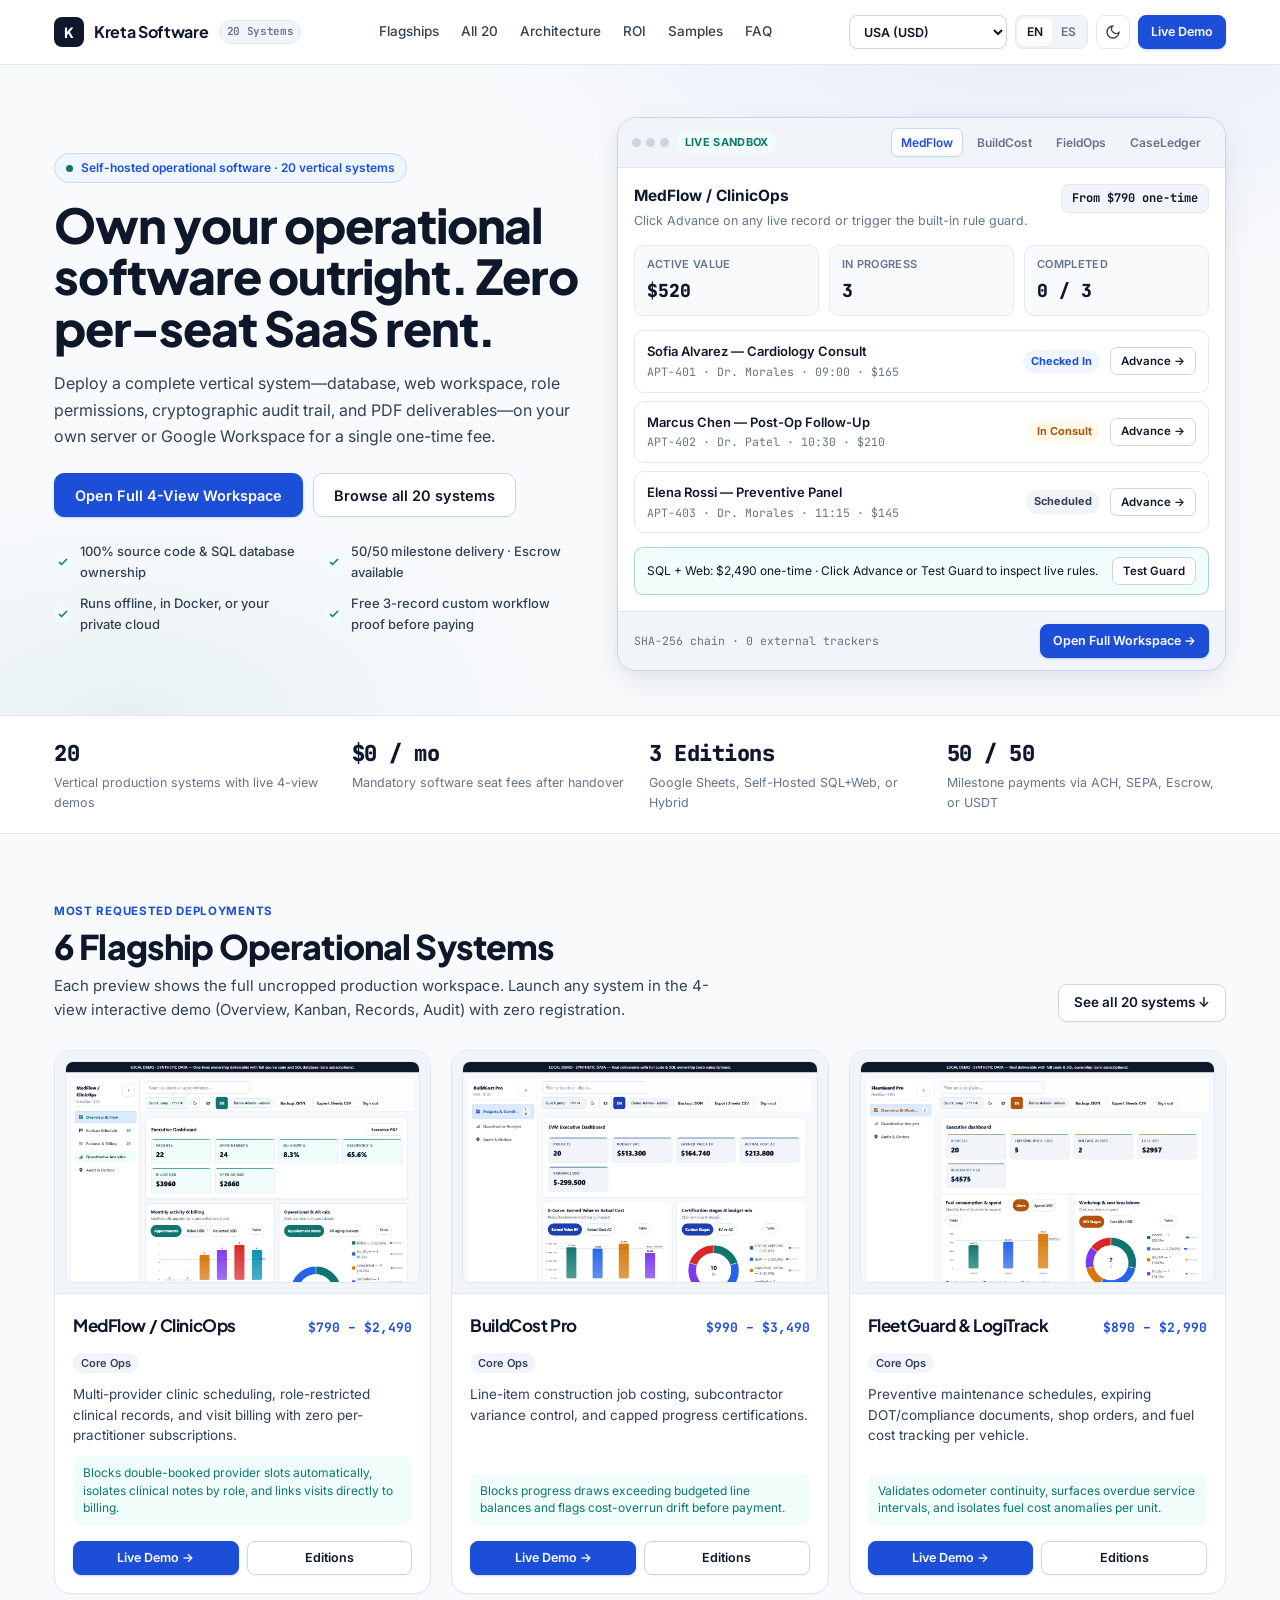
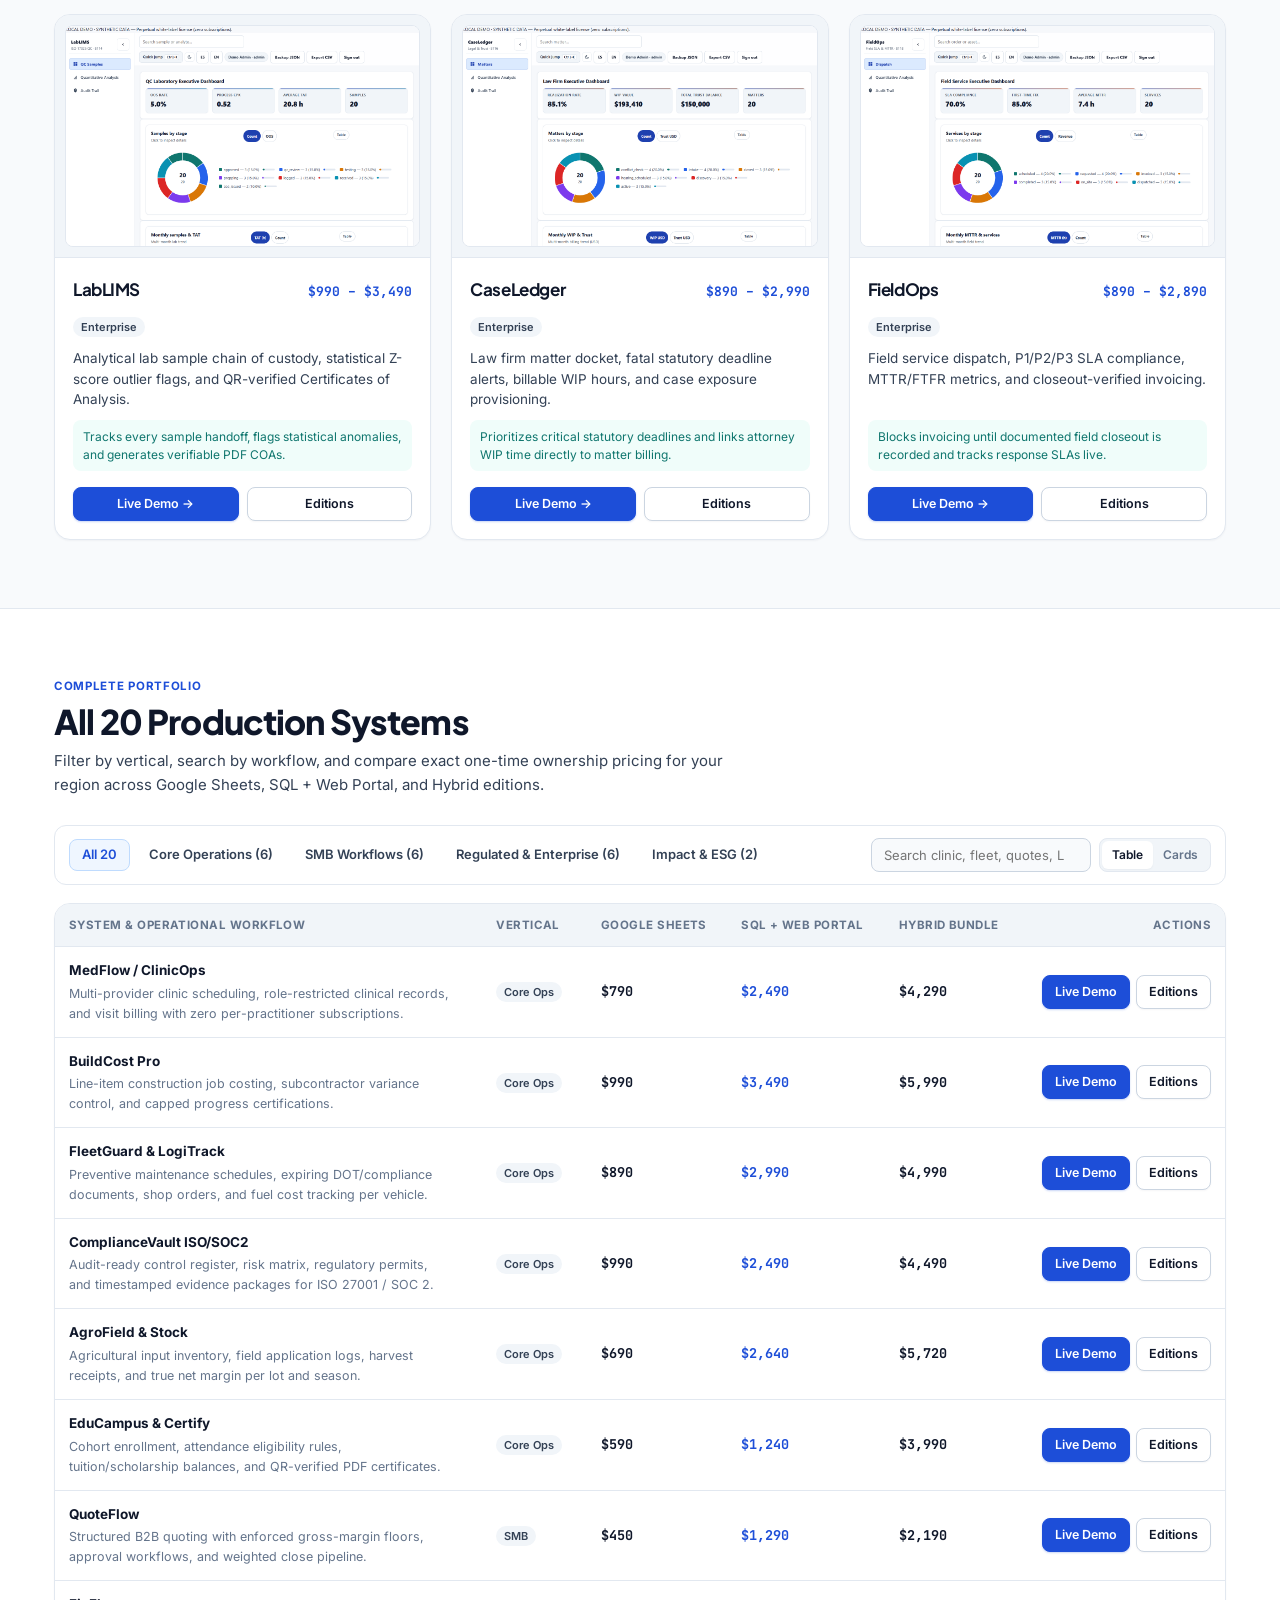
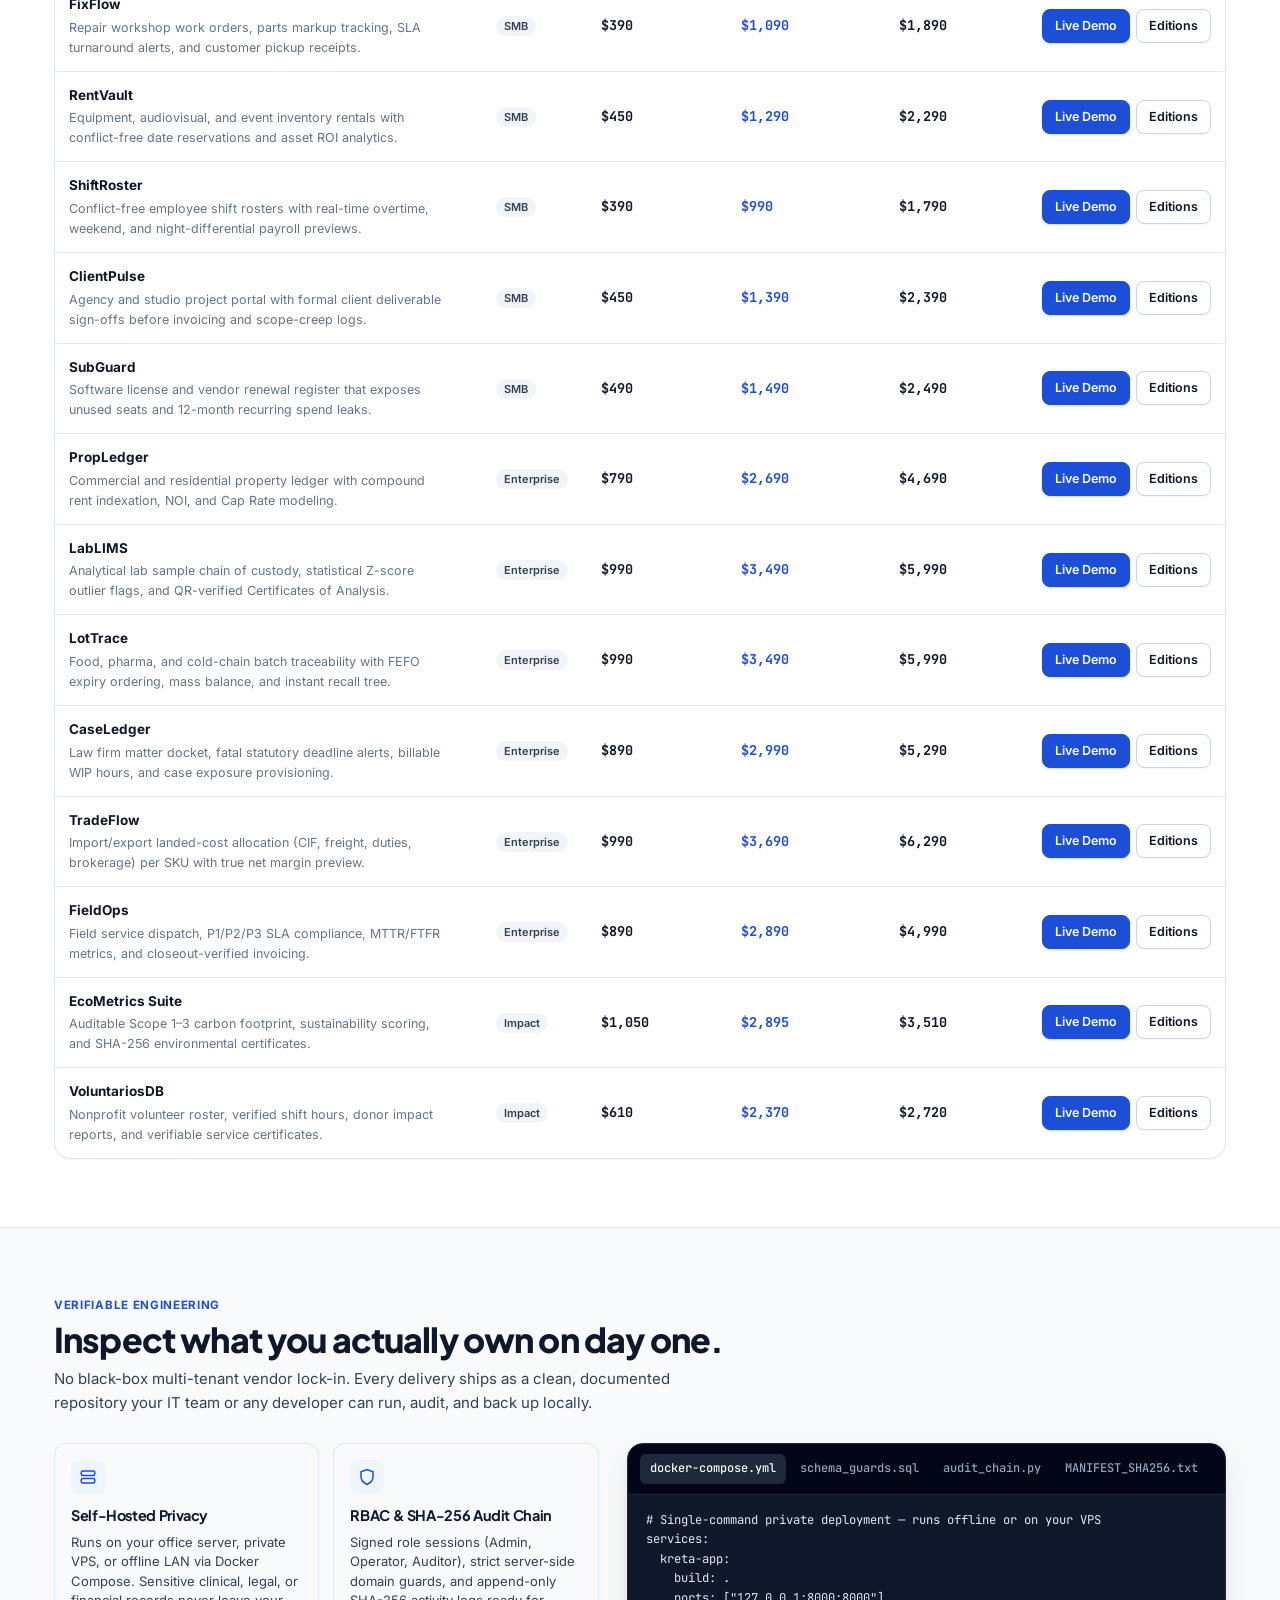
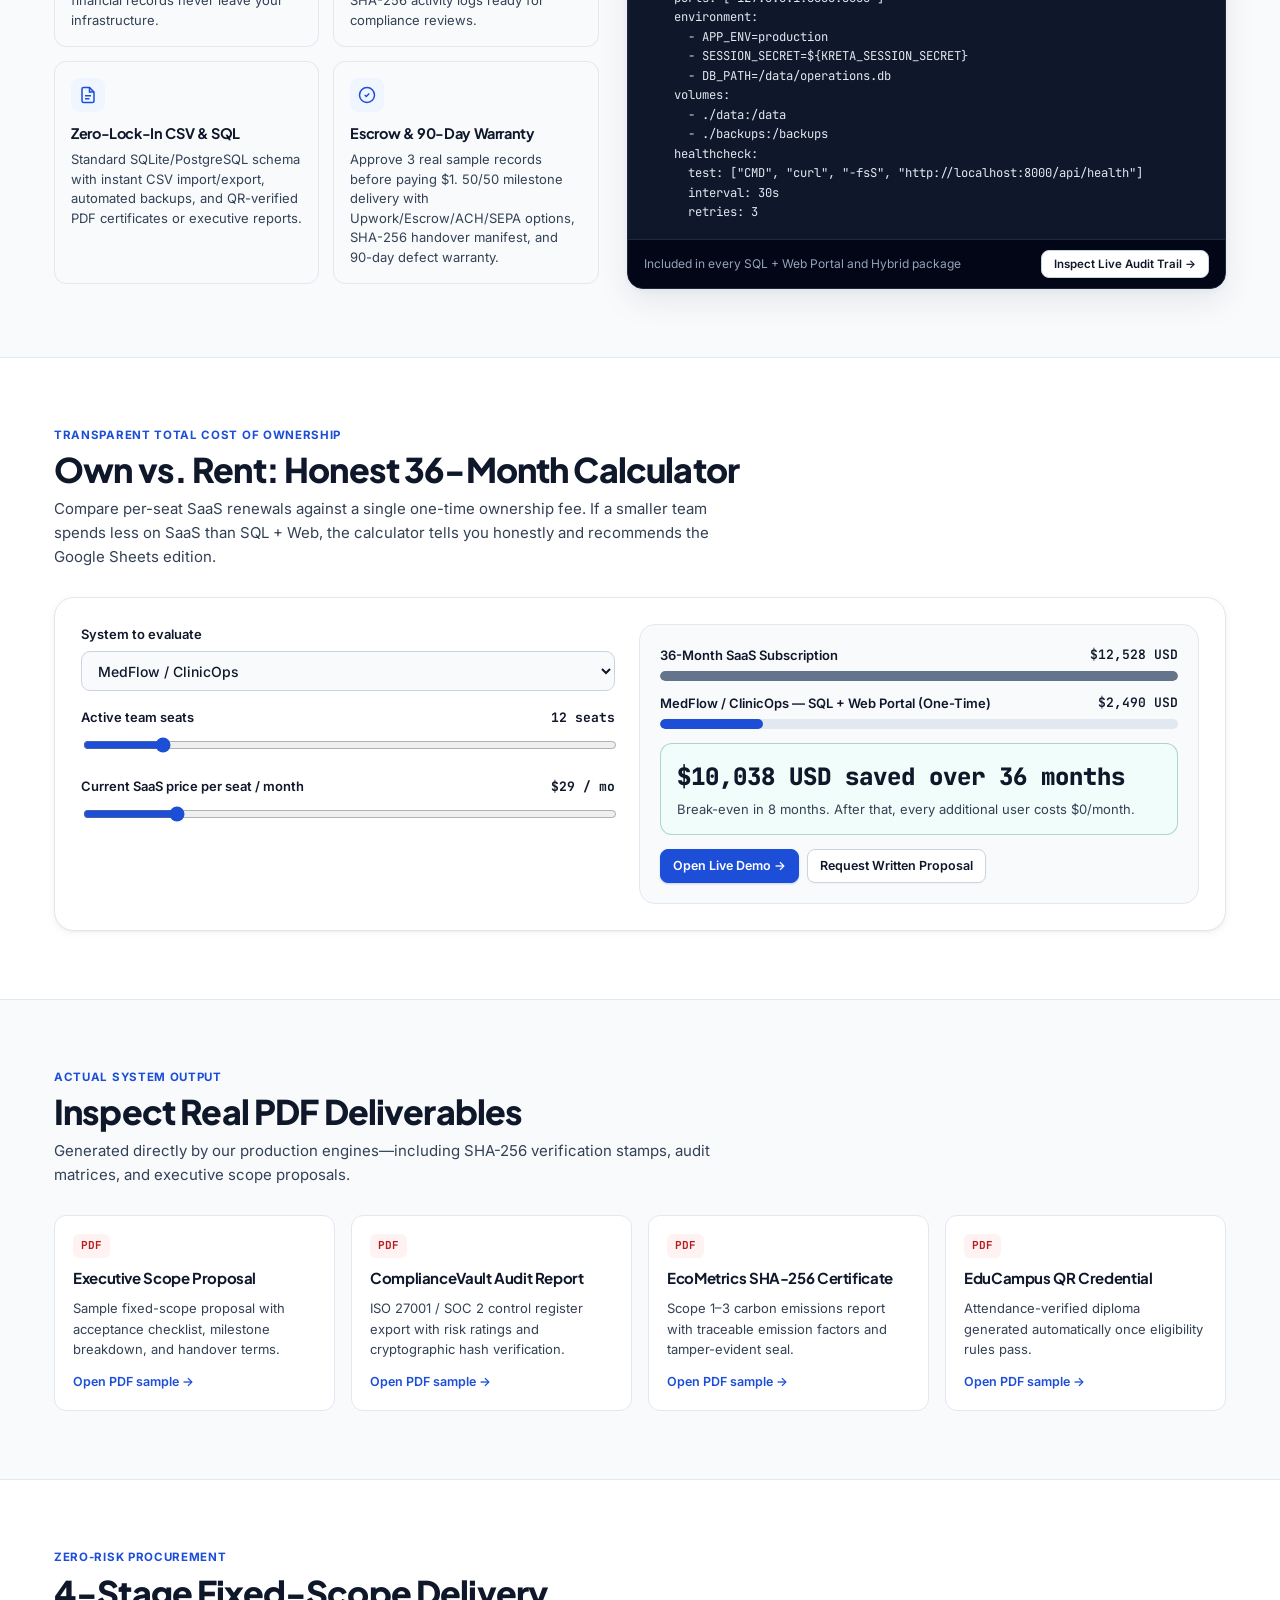
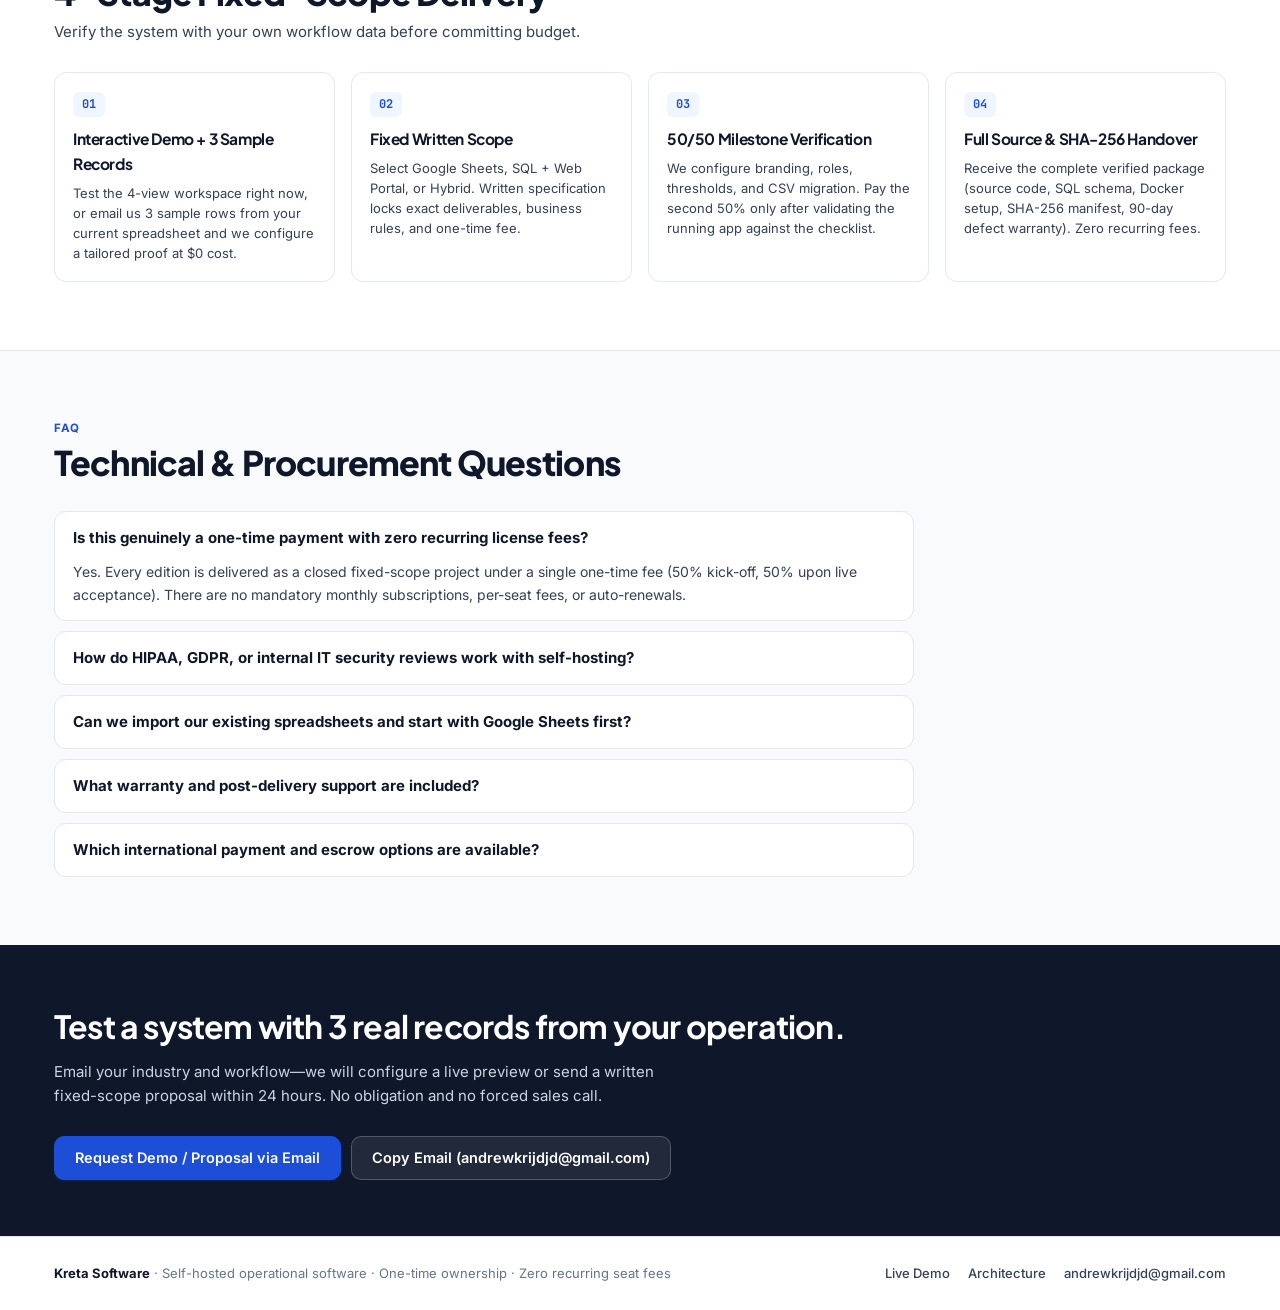
==== commit 97d486bc: "feat(site): v5 interactive 4-view SaaS workspace, live hero sandbox, architecture teardown & 40 HD s" ====
--- a/index.html
+++ b/index.html
@@ -1,343 +1,441 @@
-<!doctype html>
+<!DOCTYPE html>
 <html lang="en">
 <head>
   <meta charset="utf-8">
   <meta name="viewport" content="width=device-width, initial-scale=1">
-  <title>Kreta Software — Operational Software Built to Own, Not Rent</title>
-  <meta name="description" content="20 production-ready B2B operational platforms delivered under a single one-time fee with full source code, SQL database, Docker setup, and zero monthly SaaS subscriptions.">
-  <link rel="canonical" href="https://andrewkrijdjd-max.github.io/">
-  <meta property="og:type" content="website">
-  <meta property="og:url" content="https://andrewkrijdjd-max.github.io/">
-  <meta property="og:title" content="Kreta Software — Operational Software Built to Own, Not Rent">
-  <meta property="og:description" content="20 production-ready operational systems with full source code, SQL database, Google Sheets editions, and zero recurring monthly fees.">
-  <meta property="og:image" content="https://andrewkrijdjd-max.github.io/assets/og-card.png">
-  <meta name="twitter:card" content="summary_large_image">
-  <meta name="twitter:title" content="Kreta Software — Operational Software Built to Own">
-  <meta name="twitter:description" content="20 working B2B platforms delivered under a one-time license. Zero monthly seat fees.">
-  <meta name="twitter:image" content="https://andrewkrijdjd-max.github.io/assets/og-card.png">
-  <script type="application/ld+json">
-  {
-    "@context": "https://schema.org",
-    "@type": "Organization",
-    "name": "Kreta Software",
-    "url": "https://andrewkrijdjd-max.github.io/",
-    "email": "andrewkrijdjd@gmail.com",
-    "founder": {
-      "@type": "Person",
-      "name": "Andrés Francisco Mazzuferi"
-    },
-    "description": "20 production-ready B2B operational systems delivered under a single one-time payment with full source code ownership."
-  }
-  </script>
+  <title>Kreta Software — Self-Hosted Operational Software You Own Outright</title>
+  <link rel="icon" type="image/svg+xml" href="data:image/svg+xml,%3Csvg xmlns='http://www.w3.org/2000/svg' viewBox='0 0 32 32'%3E%3Crect width='32' height='32' rx='8' fill='%230F172A'/%3E%3Ctext x='16' y='22' text-anchor='middle' fill='%23FFFFFF' font-family='sans-serif' font-weight='800' font-size='18'%3EK%3C/text%3E%3C/svg%3E">
+  <meta name="description" content="20 production-ready vertical operational systems delivered under a single one-time fee. Full source code, SQL database, Docker setup, and Google Sheets editions. Zero per-seat SaaS fees.">
+  <meta property="og:title" content="Kreta Software — Operational Software You Own Outright">
+  <meta property="og:description" content="Test any of our 20 interactive operational workspaces in your browser. Self-hosted SQL + Web, Google Sheets, or Hybrid. 50/50 milestone delivery.">
+  <meta property="og:image" content="assets/og-card.png">
   <link rel="preconnect" href="https://fonts.googleapis.com">
   <link rel="preconnect" href="https://fonts.gstatic.com" crossorigin>
-  <link href="https://fonts.googleapis.com/css2?family=Inter:wght@400;500;600;700&family=JetBrains+Mono:wght@500;600;700&family=Space+Grotesk:wght@600;700&display=swap" rel="stylesheet">
-  <link rel="icon" href="data:image/svg+xml,<svg xmlns='http://www.w3.org/2000/svg' viewBox='0 0 100 100'><rect width='100' height='100' rx='22' fill='%23090d16'/><path d='M30 24h14v24l24-24h18L58 50l28 26H68L44 52v24H30V24z' fill='%2338bdf8'/></svg>">
+  <link href="https://fonts.googleapis.com/css2?family=Inter:wght@400;500;600;700&family=JetBrains+Mono:wght@400;500;600&family=Plus+Jakarta+Sans:wght@600;700;800&display=swap" rel="stylesheet">
   <link rel="stylesheet" href="styles.css">
 </head>
 <body>
-  <a class="skip-link" href="#main-content" data-i18n="skip_link">Skip to main content</a>
+  <a class="skip-link" href="#main" data-i18n="skip_link">Skip to main content</a>
 
   <header class="site-header">
     <div class="container nav-inner">
       <a class="brand" href="#top" aria-label="Kreta Software Home">
-        <svg class="brand-mark" width="32" height="32" viewBox="0 0 32 32" fill="none" aria-hidden="true">
-          <rect width="32" height="32" rx="8" fill="#121929" stroke="#26334d" stroke-width="1.2"/>
-          <path d="M9.5 7.5H14V15.2L21.5 7.5H27L18.2 16L27.2 24.5H21.6L14 16.8V24.5H9.5V7.5Z" fill="#38BDF8"/>
-        </svg>
-        <span class="brand-name">Kreta Software</span>
+        <span class="brand-mark" aria-hidden="true">K</span>
+        <span>Kreta Software</span>
+        <span class="brand-tag mono">20 Systems</span>
       </a>
 
       <nav class="nav-links" aria-label="Primary navigation">
-        <a href="#platforms" data-i18n="nav_catalog">Catalog (20)</a>
-        <a href="demo.html" id="nav-demo-link" data-i18n="nav_demo">Interactive Demo</a>
-        <a href="#calculator" data-i18n="nav_savings">Own vs. Rent</a>
+        <a href="#flagships" data-i18n="nav_flagships">Flagships</a>
+        <a href="#catalog" data-i18n="nav_catalog">All 20 Systems</a>
+        <a href="#architecture" data-i18n="nav_arch">Architecture</a>
+        <a href="#roi" data-i18n="nav_savings">Own vs. Rent</a>
         <a href="#samples" data-i18n="nav_samples">PDF Samples</a>
-        <a href="#process" data-i18n="nav_process">Delivery</a>
         <a href="#faq" data-i18n="nav_faq">FAQ</a>
       </nav>
 
-      <div class="nav-actions">
-        <label for="nav-region" class="sr-only" data-i18n="region_label">Pricing region</label>
-        <select id="nav-region" class="region-select" aria-label="Pricing region">
-          <option value="USA">USA · USD</option>
-          <option value="EUR">EUR · USD</option>
-          <option value="LATAM">LATAM · USD</option>
-          <option value="AR">AR · USD/ARS</option>
+      <div class="nav-controls">
+        <label class="sr-only" for="region-select" data-i18n="region_label">Pricing region</label>
+        <select id="region-select" class="region-select nav-desktop-only" aria-label="Pricing region">
+          <option value="USA">USA (USD)</option>
+          <option value="EUR">Europe (EUR)</option>
+          <option value="LATAM">LATAM (USD)</option>
+          <option value="AR">Argentina (USD)</option>
         </select>
 
-        <div class="segmented" role="group" aria-label="Language">
-          <button type="button" class="seg-btn lang-btn" data-lang="en" aria-pressed="true">EN</button>
-          <button type="button" class="seg-btn lang-btn" data-lang="es" aria-pressed="false">ES</button>
-        </div>
-
-        <a class="btn btn-primary btn-sm" id="nav-cta-btn" href="#contact" data-i18n="nav_cta">Request Proposal</a>
+        <div class="lang-switch nav-desktop-only" role="group" aria-label="Language">
+          <button type="button" class="lang-btn" data-lang="en" aria-pressed="true">EN</button>
+          <button type="button" class="lang-btn" data-lang="es" aria-pressed="false">ES</button>
+        </div>
+
+        <button type="button" class="icon-btn" id="theme-toggle" aria-label="Toggle dark mode" title="Toggle theme">
+          <svg width="16" height="16" viewBox="0 0 24 24" fill="none" stroke="currentColor" stroke-width="2" aria-hidden="true"><path d="M21 12.79A9 9 0 1 1 11.21 3 7 7 0 0 0 21 12.79z"/></svg>
+        </button>
+
+        <a class="btn btn-primary btn-sm nav-desktop-only" href="demo.html?p=medflow" data-i18n="nav_demo">Open Interactive Demo</a>
+
+        <button type="button" class="icon-btn nav-menu-btn" id="mobile-menu-btn" aria-label="Open menu" aria-expanded="false" aria-controls="mobile-drawer">
+          <svg width="18" height="18" viewBox="0 0 24 24" fill="none" stroke="currentColor" stroke-width="2" aria-hidden="true"><path d="M4 6h16M4 12h16M4 18h16"/></svg>
+        </button>
       </div>
     </div>
   </header>
 
-  <main id="main-content">
-    <!-- ARCHITECTURAL DARK HERO + INTERACTIVE LIVE PRODUCT SHOWCASE -->
+  <!-- MOBILE DRAWER -->
+  <div class="mobile-drawer-backdrop" id="mobile-backdrop" hidden></div>
+  <aside class="mobile-drawer" id="mobile-drawer" hidden aria-label="Mobile menu">
+    <div class="mobile-drawer-head">
+      <strong style="font-family:var(--font-display)">Kreta Software</strong>
+      <button type="button" class="icon-btn" id="mobile-close-btn" aria-label="Close menu">
+        <svg width="16" height="16" viewBox="0 0 24 24" fill="none" stroke="currentColor" stroke-width="2" aria-hidden="true"><path d="M18 6 6 18M6 6l12 12"/></svg>
+      </button>
+    </div>
+    <nav class="mobile-drawer-links">
+      <a href="#flagships" data-i18n="nav_flagships">Flagships</a>
+      <a href="#catalog" data-i18n="nav_catalog">All 20 Systems</a>
+      <a href="#architecture" data-i18n="nav_arch">Architecture</a>
+      <a href="#roi" data-i18n="nav_savings">Own vs. Rent</a>
+      <a href="#samples" data-i18n="nav_samples">PDF Samples</a>
+      <a href="#faq" data-i18n="nav_faq">FAQ</a>
+      <a href="demo.html?p=medflow" data-i18n="nav_demo">Open Interactive Demo</a>
+    </nav>
+    <div class="mobile-drawer-controls">
+      <select id="region-select-mobile" class="region-select" style="width:100%" aria-label="Pricing region mobile">
+        <option value="USA">USA (USD)</option>
+        <option value="EUR">Europe (EUR)</option>
+        <option value="LATAM">LATAM (USD)</option>
+        <option value="AR">Argentina (USD)</option>
+      </select>
+      <div class="lang-switch" style="width:100%;justify-content:center" role="group" aria-label="Language mobile">
+        <button type="button" class="lang-btn" data-lang="en" aria-pressed="true" style="flex:1">English</button>
+        <button type="button" class="lang-btn" data-lang="es" aria-pressed="false" style="flex:1">Español</button>
+      </div>
+      <a class="btn btn-primary" href="mailto:andrewkrijdjd@gmail.com?subject=%5BKRETA-PROPUESTA%5D%20Evaluation%20%28USA%29" id="mobile-proposal-btn" data-i18n="nav_cta">Request Proposal</a>
+    </div>
+  </aside>
+
+  <main id="main">
+    <!-- HERO WITH LIVE CLICKABLE INTERACTIVE MINI-WORKSPACE -->
     <section id="top" class="hero">
-      <div class="hero-grid-bg" aria-hidden="true"></div>
-      <div class="container hero-layout">
-        <div class="hero-copy">
-          <div class="hero-pill">
-            <span class="pulse-dot" aria-hidden="true"></span>
-            <span data-i18n="hero_pill">20 production systems ready for deployment</span>
-          </div>
-          <h1 data-i18n="hero_h1">Operational software built to own, not rent every month.</h1>
-          <p class="hero-lead" data-i18n="hero_lead">Replace fragile spreadsheets and compounding per-seat SaaS subscriptions with a complete operational platform delivered under a single one-time fee. Full source code, SQL database, and Google Sheets editions included.</p>
-
+      <div class="container hero-grid">
+        <div>
+          <span class="eyebrow">
+            <span class="eyebrow-dot" aria-hidden="true"></span>
+            <span data-i18n="hero_pill">Self-hosted operational software · 20 vertical systems</span>
+          </span>
+          <h1 data-i18n="hero_h1">Own your operational software outright. Zero per-seat SaaS rent.</h1>
+          <p class="hero-lead" data-i18n="hero_lead">
+            Deploy a complete vertical system—database, web workspace, role permissions, cryptographic audit trail, and PDF deliverables—on your own server or Google Workspace for a single one-time fee.
+          </p>
           <div class="hero-actions">
-            <a class="btn btn-primary btn-lg" id="hero-demo-btn" href="demo.html?producto=medflow&lang=en" data-i18n="hero_cta_demo">Launch 60s Interactive Demo</a>
-            <a class="btn btn-dark-outline btn-lg" href="#platforms" data-i18n="hero_cta_catalog">Explore all 20 systems</a>
-          </div>
-
-          <div class="hero-trust-row">
-            <div class="trust-item">
-              <svg width="16" height="16" viewBox="0 0 24 24" fill="none" stroke="currentColor" stroke-width="2" aria-hidden="true"><path d="M20 6 9 17l-5-5"/></svg>
-              <span data-i18n="trust_1">100% source code &amp; data ownership</span>
-            </div>
-            <div class="trust-item">
-              <svg width="16" height="16" viewBox="0 0 24 24" fill="none" stroke="currentColor" stroke-width="2" aria-hidden="true"><path d="M20 6 9 17l-5-5"/></svg>
-              <span data-i18n="trust_2">Safe 50/50 milestone delivery</span>
-            </div>
-            <div class="trust-item">
-              <svg width="16" height="16" viewBox="0 0 24 24" fill="none" stroke="currentColor" stroke-width="2" aria-hidden="true"><path d="M20 6 9 17l-5-5"/></svg>
-              <span data-i18n="trust_3">Zero recurring seat fees</span>
-            </div>
-          </div>
-        </div>
-
-        <div class="hero-showcase" aria-label="Interactive live product preview">
-          <div class="showcase-tabs" role="tablist" aria-label="Featured platforms" id="hero-tabs"></div>
-          <div class="browser-frame">
-            <div class="browser-chrome">
-              <div class="chrome-dots" aria-hidden="true"><span></span><span></span><span></span></div>
-              <div class="chrome-url mono" id="hero-url">app.kretasoftware.local/medflow</div>
-              <span class="chrome-badge" id="hero-badge">Live UI</span>
-            </div>
-            <div class="browser-stage">
-              <img id="hero-screen" src="assets/screens/en/medflow.png" alt="MedFlow live application interface" width="1280" height="800" fetchpriority="high">
-            </div>
-            <div class="showcase-footer">
+            <a class="btn btn-primary btn-lg" id="hero-demo-cta" href="demo.html?p=medflow" data-i18n="hero_cta_demo">Open Full 4-View Workspace</a>
+            <a class="btn btn-secondary btn-lg" href="#catalog" data-i18n="hero_cta_catalog">Browse all 20 systems</a>
+          </div>
+          <ul class="hero-proof-list">
+            <li>
+              <span class="proof-check" aria-hidden="true"><svg width="12" height="12" viewBox="0 0 24 24" fill="none" stroke="currentColor" stroke-width="3"><path d="M20 6 9 17l-5-5"/></svg></span>
+              <span data-i18n="trust_1">100% source code &amp; SQL database ownership</span>
+            </li>
+            <li>
+              <span class="proof-check" aria-hidden="true"><svg width="12" height="12" viewBox="0 0 24 24" fill="none" stroke="currentColor" stroke-width="3"><path d="M20 6 9 17l-5-5"/></svg></span>
+              <span data-i18n="trust_2">50/50 milestone delivery · Escrow available</span>
+            </li>
+            <li>
+              <span class="proof-check" aria-hidden="true"><svg width="12" height="12" viewBox="0 0 24 24" fill="none" stroke="currentColor" stroke-width="3"><path d="M20 6 9 17l-5-5"/></svg></span>
+              <span data-i18n="trust_3">Runs offline, in Docker, or your private cloud</span>
+            </li>
+            <li>
+              <span class="proof-check" aria-hidden="true"><svg width="12" height="12" viewBox="0 0 24 24" fill="none" stroke="currentColor" stroke-width="3"><path d="M20 6 9 17l-5-5"/></svg></span>
+              <span data-i18n="trust_4">Free 3-record custom workflow proof before paying</span>
+            </li>
+          </ul>
+        </div>
+
+        <!-- LIVE INTERACTIVE HERO MINI-WORKSPACE (NO STATIC CROPPED PNG!) -->
+        <div class="hero-sandbox" aria-label="Interactive live workspace preview">
+          <div class="sandbox-chrome">
+            <div class="sandbox-chrome-left">
+              <span class="chrome-dots" aria-hidden="true"><span></span><span></span><span></span></span>
+              <span class="sandbox-badge" data-i18n="sb_live">Live Sandbox</span>
+            </div>
+            <div class="sandbox-tabs" role="tablist" aria-label="Switch live system preview">
+              <button type="button" class="sandbox-tab" role="tab" data-sb="medflow" aria-selected="true">MedFlow</button>
+              <button type="button" class="sandbox-tab" role="tab" data-sb="buildcost" aria-selected="false">BuildCost</button>
+              <button type="button" class="sandbox-tab" role="tab" data-sb="fieldops" aria-selected="false">FieldOps</button>
+              <button type="button" class="sandbox-tab" role="tab" data-sb="caseledger" aria-selected="false">CaseLedger</button>
+            </div>
+          </div>
+          <div class="sandbox-body">
+            <div class="sandbox-head">
               <div>
-                <div class="showcase-name" id="hero-prod-name">MedFlow / ClinicOps</div>
-                <div class="showcase-inv" id="hero-prod-inv">Overlap-checked multi-provider scheduling, clinical notes &amp; billing</div>
-              </div>
-              <div class="showcase-price-block">
-                <div class="mono showcase-price" id="hero-prod-price">$790 – $4,290</div>
-                <a class="showcase-try" id="hero-prod-demo" href="demo.html?producto=medflow&lang=en" data-i18n="hero_try_this">Open interactive sandbox</a>
-              </div>
-            </div>
-          </div>
-        </div>
-      </div>
-    </section>
-
-    <!-- STRUCTURAL PROOF BAND -->
-    <section class="proof-band" aria-label="Platform architecture guarantees">
+                <div class="sandbox-title" id="sb-title">MedFlow / ClinicOps</div>
+                <div class="sandbox-sub" id="sb-sub">Click Advance on any live record or test the conflict guard below.</div>
+              </div>
+              <span class="sandbox-price-chip mono" id="sb-price">From $790 one-time</span>
+            </div>
+
+            <div class="sandbox-kpis" id="sb-kpis"></div>
+            <div class="sandbox-list" id="sb-list"></div>
+
+            <div class="sandbox-rule-feedback" id="sb-feedback" role="status" aria-live="polite">
+              <span id="sb-feedback-text">Try clicking Advance on a row or Test Guard to inspect real business rule enforcement.</span>
+              <button type="button" class="sandbox-adv-btn" id="sb-test-rule">Test Guard</button>
+            </div>
+          </div>
+          <div class="sandbox-footer">
+            <span class="mono" style="font-size:11.5px;color:var(--muted)" id="sb-audit">SHA-256 chain · 0 external trackers</span>
+            <a class="btn btn-primary btn-sm" id="sb-launch-full" href="demo.html?p=medflow" data-i18n="sb_open_full">Open Full Workspace →</a>
+          </div>
+        </div>
+      </div>
+    </section>
+
+    <!-- VERIFIABLE PROOF STRIP -->
+    <section class="proof-strip" aria-label="Key operational facts">
       <div class="container proof-grid">
-        <div class="proof-cell">
-          <div class="proof-num mono">20</div>
-          <div class="proof-label" data-i18n="proof_1">Production-ready vertical systems</div>
-        </div>
-        <div class="proof-cell">
-          <div class="proof-num mono">$0/mo</div>
-          <div class="proof-label" data-i18n="proof_2">Mandatory software subscription fees</div>
-        </div>
-        <div class="proof-cell">
-          <div class="proof-num mono">3</div>
-          <div class="proof-label" data-i18n="proof_3">Editions: Sheets, Web+SQL, or Hybrid</div>
-        </div>
-        <div class="proof-cell">
-          <div class="proof-num mono">50/50</div>
-          <div class="proof-label" data-i18n="proof_4">Milestone payments after live verification</div>
-        </div>
-      </div>
-    </section>
-
-    <!-- 20-PRODUCT EDITORIAL CATALOG -->
-    <section id="platforms" class="section">
-      <div class="container">
-        <div class="section-head">
-          <div>
-            <h2 data-i18n="cat_h2">Complete 20-System Portfolio</h2>
-            <p class="section-sub" data-i18n="cat_sub">Every preview below is captured directly from the running application. Select your region to view exact one-time ownership pricing across all three editions.</p>
-          </div>
-          <div class="region-pills" role="group" aria-label="Pricing region selector" id="catalog-region-pills">
-            <button type="button" class="r-pill" data-region="USA" aria-pressed="true">USA</button>
-            <button type="button" class="r-pill" data-region="EUR" aria-pressed="false">EUR</button>
-            <button type="button" class="r-pill" data-region="LATAM" aria-pressed="false">LATAM</button>
-            <button type="button" class="r-pill" data-region="AR" aria-pressed="false">AR</button>
-          </div>
-        </div>
-
-        <div class="catalog-controls">
-          <div class="search-wrap">
-            <svg width="18" height="18" viewBox="0 0 24 24" fill="none" stroke="currentColor" stroke-width="2" aria-hidden="true"><circle cx="11" cy="11" r="8"/><path d="m21 21-4.3-4.3"/></svg>
-            <label for="catalog-search" class="sr-only" data-i18n="search_label">Search systems</label>
-            <input type="search" id="catalog-search" placeholder="Search by industry, workflow, or system name…" autocomplete="off">
-          </div>
-
-          <div class="filter-bar" role="group" aria-label="Category filters" id="category-filters">
-            <button type="button" class="filter-btn" data-cat="all" aria-pressed="true" data-i18n="cat_all">All (20)</button>
-            <button type="button" class="filter-btn" data-cat="core" aria-pressed="false" data-i18n="cat_core">Core Operations (6)</button>
-            <button type="button" class="filter-btn" data-cat="smb" aria-pressed="false" data-i18n="cat_smb">Fast SMB (6)</button>
-            <button type="button" class="filter-btn" data-cat="enterprise" aria-pressed="false" data-i18n="cat_ent">High-Margin Verticals (6)</button>
-            <button type="button" class="filter-btn" data-cat="impact" aria-pressed="false" data-i18n="cat_impact">ESG &amp; Nonprofits (2)</button>
-          </div>
-        </div>
-
-        <div id="catalog-count" class="catalog-meta" aria-live="polite"></div>
-        <div id="product-grid" class="product-grid"></div>
-      </div>
-    </section>
-
-    <!-- OWN VS. RENT 36-MONTH VISUAL COMPARISON -->
-    <section id="calculator" class="section section-wash">
-      <div class="container">
-        <div class="section-head">
-          <div>
-            <h2 data-i18n="calc_h2">Own vs. Rent: 36-Month Total Cost Analysis</h2>
-            <p class="section-sub" data-i18n="calc_sub">Compare one-time software ownership against typical per-user monthly SaaS subscriptions over three years.</p>
-          </div>
-        </div>
-
-        <div class="calc-panel">
-          <div class="calc-inputs">
+        <div class="proof-item">
+          <span class="proof-num mono">20</span>
+          <span class="proof-lbl" data-i18n="proof_1">Vertical production systems with live 4-view demos</span>
+        </div>
+        <div class="proof-item">
+          <span class="proof-num mono">$0 / mo</span>
+          <span class="proof-lbl" data-i18n="proof_2">Mandatory software seat fees after handover</span>
+        </div>
+        <div class="proof-item">
+          <span class="proof-num mono">3 Editions</span>
+          <span class="proof-lbl" data-i18n="proof_3">Google Sheets, Self-Hosted SQL+Web, or Hybrid</span>
+        </div>
+        <div class="proof-item">
+          <span class="proof-num mono">50 / 50</span>
+          <span class="proof-lbl" data-i18n="proof_4">Milestone payments via ACH, SEPA, Escrow, or USDT</span>
+        </div>
+      </div>
+    </section>
+
+    <!-- CURATED 6-FLAGSHIP SPOTLIGHT -->
+    <section id="flagships" class="section">
+      <div class="container">
+        <div class="section-head">
+          <div>
+            <span class="section-kicker" data-i18n="flag_kicker">Most Requested Deployments</span>
+            <h2 data-i18n="flag_h2">6 Flagship Operational Systems</h2>
+            <p class="section-sub" data-i18n="flag_sub">Each preview shows the full uncropped production workspace. Launch any system in the 4-view interactive demo (Overview, Kanban, Records, Audit) with zero registration.</p>
+          </div>
+          <a class="btn btn-secondary" href="#catalog" data-i18n="flag_see_all">See all 20 systems ↓</a>
+        </div>
+        <div class="flagship-grid" id="flagship-grid"></div>
+      </div>
+    </section>
+
+    <!-- FULL 20-SYSTEM PORTFOLIO EXPLORER (TABLE DEFAULT + CARDS TOGGLE) -->
+    <section id="catalog" class="section section-alt">
+      <div class="container">
+        <div class="section-head">
+          <div>
+            <span class="section-kicker" data-i18n="cat_kicker">Complete Portfolio</span>
+            <h2 data-i18n="cat_h2">All 20 Production Systems</h2>
+            <p class="section-sub" data-i18n="cat_sub">Filter by vertical, search by workflow, and compare exact one-time ownership pricing for your region across Google Sheets, SQL + Web Portal, and Hybrid editions.</p>
+          </div>
+        </div>
+
+        <div class="explorer-toolbar">
+          <div class="filter-pills" role="group" aria-label="Filter by vertical family">
+            <button type="button" class="filter-pill" data-cat="all" aria-pressed="true" data-i18n="cat_all">All 20</button>
+            <button type="button" class="filter-pill" data-cat="core" aria-pressed="false" data-i18n="cat_core">Core Operations (6)</button>
+            <button type="button" class="filter-pill" data-cat="smb" aria-pressed="false" data-i18n="cat_smb">SMB Workflows (6)</button>
+            <button type="button" class="filter-pill" data-cat="enterprise" aria-pressed="false" data-i18n="cat_ent">Regulated &amp; Enterprise (6)</button>
+            <button type="button" class="filter-pill" data-cat="impact" aria-pressed="false" data-i18n="cat_imp">Impact &amp; ESG (2)</button>
+          </div>
+
+          <div class="explorer-right">
+            <label class="sr-only" for="catalog-search">Search systems</label>
+            <input type="search" id="catalog-search" class="search-input" placeholder="Search clinic, fleet, quotes, LIMS..." autocomplete="off">
+            <div class="view-toggle" role="group" aria-label="Catalog layout">
+              <button type="button" class="view-btn" data-view="table" aria-pressed="true" data-i18n="view_table">Table</button>
+              <button type="button" class="view-btn" data-view="cards" aria-pressed="false" data-i18n="view_cards">Cards</button>
+            </div>
+          </div>
+        </div>
+
+        <div id="catalog-mount"></div>
+      </div>
+    </section>
+
+    <!-- SELF-HOSTED ARCHITECTURE, SECURITY & TRUST TEARDOWN -->
+    <section id="architecture" class="section">
+      <div class="container">
+        <div class="section-head">
+          <div>
+            <span class="section-kicker" data-i18n="arch_kicker">Verifiable Engineering</span>
+            <h2 data-i18n="arch_h2">Inspect what you actually own on day one.</h2>
+            <p class="section-sub" data-i18n="arch_sub">No black-box multi-tenant vendor lock-in. Every delivery ships as a clean, documented repository your IT team or any developer can run, audit, and back up locally.</p>
+          </div>
+        </div>
+
+        <div class="arch-grid">
+          <div class="trust-cards">
+            <article class="trust-card">
+              <div class="trust-icon" aria-hidden="true">
+                <svg width="18" height="18" viewBox="0 0 24 24" fill="none" stroke="currentColor" stroke-width="2"><rect x="3" y="4" width="18" height="6" rx="2"/><rect x="3" y="14" width="18" height="6" rx="2"/><path d="M7 7h.01M7 17h.01"/></svg>
+              </div>
+              <h3 data-i18n="t1_t">Self-Hosted Privacy</h3>
+              <p data-i18n="t1_d">Runs on your office server, private VPS, or offline LAN via Docker Compose. Sensitive clinical, legal, or financial records never leave your infrastructure.</p>
+            </article>
+            <article class="trust-card">
+              <div class="trust-icon" aria-hidden="true">
+                <svg width="18" height="18" viewBox="0 0 24 24" fill="none" stroke="currentColor" stroke-width="2"><path d="M12 22s8-4 8-10V5l-8-3-8 3v7c0 6 8 10 8 10z"/></svg>
+              </div>
+              <h3 data-i18n="t2_t">RBAC &amp; SHA-256 Audit Chain</h3>
+              <p data-i18n="t2_d">Signed role sessions (Admin, Operator, Auditor), strict server-side domain guards, and append-only SHA-256 activity logs ready for compliance reviews.</p>
+            </article>
+            <article class="trust-card">
+              <div class="trust-icon" aria-hidden="true">
+                <svg width="18" height="18" viewBox="0 0 24 24" fill="none" stroke="currentColor" stroke-width="2"><path d="M14 2H6a2 2 0 0 0-2 2v16a2 2 0 0 0 2 2h12a2 2 0 0 0 2-2V8z"/><path d="M14 2v6h6M8 13h8M8 17h6"/></svg>
+              </div>
+              <h3 data-i18n="t3_t">Zero-Lock-In CSV &amp; SQL</h3>
+              <p data-i18n="t3_d">Standard SQLite/PostgreSQL schema with instant CSV import/export, automated backups, and QR-verified PDF certificates or executive reports.</p>
+            </article>
+            <article class="trust-card">
+              <div class="trust-icon" aria-hidden="true">
+                <svg width="18" height="18" viewBox="0 0 24 24" fill="none" stroke="currentColor" stroke-width="2"><path d="M9 12l2 2 4-4"/><circle cx="12" cy="12" r="10"/></svg>
+              </div>
+              <h3 data-i18n="t4_t">Escrow &amp; 90-Day Warranty</h3>
+              <p data-i18n="t4_d">Approve 3 real sample records before paying $1. 50/50 milestone delivery with Upwork/Escrow/ACH/SEPA options, SHA-256 handover manifest, and 90-day defect warranty.</p>
+            </article>
+          </div>
+
+          <div class="code-inspector" aria-label="Deliverable architecture code inspector">
+            <div class="code-tabs" role="tablist">
+              <button type="button" class="code-tab" role="tab" data-code="docker" aria-selected="true">docker-compose.yml</button>
+              <button type="button" class="code-tab" role="tab" data-code="sql" aria-selected="false">schema_guards.sql</button>
+              <button type="button" class="code-tab" role="tab" data-code="audit" aria-selected="false">audit_chain.py</button>
+              <button type="button" class="code-tab" role="tab" data-code="manifest" aria-selected="false">MANIFEST_SHA256.txt</button>
+            </div>
+            <pre class="code-body" id="code-body"></pre>
+            <div class="code-foot">
+              <span data-i18n="code_foot">Included in every SQL + Web Portal and Hybrid package</span>
+              <a class="btn btn-secondary btn-sm" href="demo.html?p=compliancevault" style="height:28px;font-size:11.5px" data-i18n="code_try">Inspect Live Audit Trail →</a>
+            </div>
+          </div>
+        </div>
+      </div>
+    </section>
+
+    <!-- HONEST 36-MONTH OWN VS RENT CALCULATOR -->
+    <section id="roi" class="section section-alt">
+      <div class="container">
+        <div class="section-head">
+          <div>
+            <span class="section-kicker" data-i18n="roi_kicker">Transparent Total Cost of Ownership</span>
+            <h2 data-i18n="roi_h2">Own vs. Rent: Honest 36-Month Calculator</h2>
+            <p class="section-sub" data-i18n="roi_sub">Compare per-seat SaaS renewals against a single one-time ownership fee. If a smaller team spends less on SaaS than SQL + Web, the calculator tells you honestly and recommends the Google Sheets edition.</p>
+          </div>
+        </div>
+
+        <div class="roi-panel">
+          <div class="roi-inputs">
             <div class="field-group">
-              <label for="calc-product" data-i18n="calc_prod_lbl">Operational System</label>
-              <select id="calc-product"></select>
+              <label for="roi-product"><span data-i18n="roi_sys">System to evaluate</span></label>
+              <select id="roi-product" class="field-select"></select>
             </div>
             <div class="field-group">
-              <label for="calc-edition" data-i18n="calc_ed_lbl">Delivery Edition</label>
-              <select id="calc-edition">
-                <option value="sheets" data-i18n="ed_sheets">Google Sheets Automation</option>
-                <option value="sql_web" selected data-i18n="ed_sqlweb">SQL + Web Portal</option>
-                <option value="hibrido" data-i18n="ed_hybrid">Hybrid (Web + SQL + Sheets)</option>
-              </select>
+              <label for="roi-seats">
+                <span data-i18n="roi_seats">Active team seats</span>
+                <strong class="mono" id="roi-seats-val">12 seats</strong>
+              </label>
+              <input id="roi-seats" class="field-range" type="range" min="1" max="80" value="12">
             </div>
             <div class="field-group">
-              <div class="slider-head">
-                <label for="calc-users" data-i18n="calc_users_lbl">Active team seats</label>
-                <strong class="mono" id="calc-users-val">10</strong>
-              </div>
-              <input id="calc-users" type="range" min="3" max="60" value="10">
-            </div>
-            <div class="field-group">
-              <div class="slider-head">
-                <label for="calc-saas-seat" data-i18n="calc_seat_lbl">Comparable SaaS cost / seat / month</label>
-                <strong class="mono" id="calc-saas-val">$35</strong>
-              </div>
-              <input id="calc-saas-seat" type="range" min="12" max="120" value="35">
-            </div>
-          </div>
-
-          <div class="calc-results" aria-live="polite">
-            <div class="bar-compare">
-              <div class="bar-row">
-                <div class="bar-label">
-                  <span data-i18n="calc_bar_saas">Typical SaaS (36 months)</span>
-                  <strong class="mono" id="out-saas-total">$12,600</strong>
+              <label for="roi-per-seat">
+                <span data-i18n="roi_price">Current SaaS price per seat / month</span>
+                <strong class="mono" id="roi-per-seat-val">$29 / mo</strong>
+              </label>
+              <input id="roi-per-seat" class="field-range" type="range" min="5" max="150" step="1" value="29">
+            </div>
+          </div>
+
+          <div class="roi-results">
+            <div class="roi-bars">
+              <div class="roi-bar-row">
+                <div class="roi-bar-head">
+                  <span data-i18n="roi_saas_lbl">36-Month SaaS Subscription</span>
+                  <span class="mono" id="roi-saas-total">$12,528</span>
                 </div>
-                <div class="bar-track"><div class="bar-fill bar-saas" id="bar-saas"></div></div>
-              </div>
-              <div class="bar-row">
-                <div class="bar-label">
-                  <span data-i18n="calc_bar_own">Kreta One-Time Ownership</span>
-                  <strong class="mono" id="out-own-total">$2,490</strong>
+                <div class="roi-track"><div class="roi-fill roi-fill-saas" id="roi-bar-saas" style="width:100%"></div></div>
+              </div>
+              <div class="roi-bar-row">
+                <div class="roi-bar-head">
+                  <span id="roi-own-lbl">Kreta SQL + Web (One-Time)</span>
+                  <span class="mono" id="roi-own-total">$2,490</span>
                 </div>
-                <div class="bar-track"><div class="bar-fill bar-own" id="bar-own"></div></div>
-              </div>
-            </div>
-
-            <div class="savings-callout">
-              <div>
-                <div class="savings-kicker" data-i18n="calc_save_lbl">Projected 3-year net savings</div>
-                <div class="savings-amount mono" id="out-savings">$10,110 USD</div>
-                <div class="savings-note" id="out-payback">Break-even in ~8 months · 5% early-payment discount available via USDT</div>
-              </div>
-              <div class="savings-ctas">
-                <a class="btn btn-primary" id="calc-demo-link" href="demo.html?producto=medflow&lang=en" data-i18n="calc_btn_demo">Try 60s demo</a>
-                <button type="button" class="btn btn-outline" id="calc-inspect-btn" data-i18n="calc_btn_inspect">Inspect editions</button>
-              </div>
-            </div>
-          </div>
-        </div>
-      </div>
-    </section>
-
-    <!-- VERIFIED PDF SAMPLES -->
+                <div class="roi-track"><div class="roi-fill roi-fill-own" id="roi-bar-own" style="width:20%"></div></div>
+              </div>
+            </div>
+
+            <div class="roi-verdict" id="roi-verdict">
+              <div class="roi-verdict-num mono" id="roi-verdict-num">$10,038 saved over 36 months</div>
+              <div class="roi-verdict-sub" id="roi-verdict-sub">Break-even in 8 months. After that, every additional user costs $0/month.</div>
+            </div>
+
+            <div style="display:flex;gap:8px;flex-wrap:wrap">
+              <a class="btn btn-primary btn-sm" id="roi-launch-demo" href="demo.html?p=medflow" data-i18n="roi_try">Open Live Demo →</a>
+              <a class="btn btn-secondary btn-sm" id="roi-proposal-link" href="mailto:andrewkrijdjd@gmail.com?subject=%5BKRETA-PROPUESTA%5D%20MedFlow%20%28USA%29" data-i18n="roi_req">Request Written Proposal</a>
+            </div>
+          </div>
+        </div>
+      </div>
+    </section>
+
+    <!-- REAL DOWNLOADABLE PDF DELIVERABLES -->
     <section id="samples" class="section">
       <div class="container">
         <div class="section-head">
           <div>
-            <h2 data-i18n="samples_h2">Verified PDF Deliverables &amp; Audit Artifacts</h2>
-            <p class="section-sub" data-i18n="samples_sub">Inspect real PDF outputs generated directly by our systems—complete with cryptographic verification hashes and structured executive summaries.</p>
+            <span class="section-kicker" data-i18n="smp_kicker">Actual System Output</span>
+            <h2 data-i18n="smp_h2">Inspect Real PDF Deliverables</h2>
+            <p class="section-sub" data-i18n="smp_sub">Generated directly by our production engines—including SHA-256 verification stamps, audit matrices, and executive scope proposals.</p>
           </div>
         </div>
 
         <div class="samples-grid">
           <a class="sample-card" href="assets/samples/Kreta_Software_Executive_Proposal_Sample_EN.pdf" target="_blank" rel="noopener noreferrer">
-            <div class="sample-icon" aria-hidden="true">PDF</div>
-            <h3 data-i18n="smp_1_t">Executive Commercial Proposal</h3>
-            <p data-i18n="smp_1_d">Sample fixed-scope proposal detailing deliverables, exclusions, acceptance criteria, and 50/50 milestone terms.</p>
-            <span class="sample-link" data-i18n="smp_open">Open PDF sample</span>
+            <span class="sample-badge mono">PDF</span>
+            <h3 data-i18n="smp_1_t">Executive Scope Proposal</h3>
+            <p data-i18n="smp_1_d">Sample fixed-scope proposal with acceptance checklist, milestone breakdown, and handover terms.</p>
+            <span class="sample-link" data-i18n="smp_open">Open PDF sample →</span>
           </a>
           <a class="sample-card" href="assets/samples/ComplianceVault_Audit_Report_Sample.pdf" target="_blank" rel="noopener noreferrer">
-            <div class="sample-icon" aria-hidden="true">PDF</div>
-            <h3 data-i18n="smp_2_t">ComplianceVault ISO/SOC2 Audit Report</h3>
-            <p data-i18n="smp_2_d">Control register, risk matrix summary, and timestamped evidence verification log.</p>
-            <span class="sample-link" data-i18n="smp_open">Open PDF sample</span>
+            <span class="sample-badge mono">PDF</span>
+            <h3 data-i18n="smp_2_t">ComplianceVault Audit Report</h3>
+            <p data-i18n="smp_2_d">ISO 27001 / SOC 2 control register export with risk ratings and cryptographic hash verification.</p>
+            <span class="sample-link" data-i18n="smp_open">Open PDF sample →</span>
           </a>
           <a class="sample-card" href="assets/samples/EcoMetrics_Carbon_Certificate_SHA256_Sample.pdf" target="_blank" rel="noopener noreferrer">
-            <div class="sample-icon" aria-hidden="true">PDF</div>
-            <h3 data-i18n="smp_3_t">EcoMetrics Carbon Footprint Certificate</h3>
-            <p data-i18n="smp_3_d">Scope 1–3 emissions calculation output with traceable factor disclosure and verification code.</p>
-            <span class="sample-link" data-i18n="smp_open">Open PDF sample</span>
+            <span class="sample-badge mono">PDF</span>
+            <h3 data-i18n="smp_3_t">EcoMetrics SHA-256 Certificate</h3>
+            <p data-i18n="smp_3_d">Scope 1–3 carbon emissions report with traceable emission factors and tamper-evident seal.</p>
+            <span class="sample-link" data-i18n="smp_open">Open PDF sample →</span>
           </a>
           <a class="sample-card" href="assets/samples/EduCampus_Verifiable_Certificate_Sample.pdf" target="_blank" rel="noopener noreferrer">
-            <div class="sample-icon" aria-hidden="true">PDF</div>
-            <h3 data-i18n="smp_4_t">EduCampus Verifiable QR Certificate</h3>
-            <p data-i18n="smp_4_d">Issued student credential tied to attendance eligibility with public QR verification.</p>
-            <span class="sample-link" data-i18n="smp_open">Open PDF sample</span>
+            <span class="sample-badge mono">PDF</span>
+            <h3 data-i18n="smp_4_t">EduCampus QR Credential</h3>
+            <p data-i18n="smp_4_d">Attendance-verified diploma generated automatically once eligibility rules pass.</p>
+            <span class="sample-link" data-i18n="smp_open">Open PDF sample →</span>
           </a>
         </div>
       </div>
     </section>
 
     <!-- 4-STAGE DELIVERY PROCESS -->
-    <section id="process" class="section section-wash">
-      <div class="container">
-        <div class="section-head">
-          <div>
-            <h2 data-i18n="proc_h2">Fixed-Scope Delivery Process</h2>
-            <p class="section-sub" data-i18n="proc_sub">Clear milestones, live verification before payment, and full code handover.</p>
-          </div>
-        </div>
-
+    <section id="process" class="section section-alt">
+      <div class="container">
+        <div class="section-head">
+          <div>
+            <span class="section-kicker" data-i18n="proc_kicker">Zero-Risk Procurement</span>
+            <h2 data-i18n="proc_h2">4-Stage Fixed-Scope Delivery</h2>
+            <p class="section-sub" data-i18n="proc_sub">Verify the system with your own workflow data before committing budget.</p>
+          </div>
+        </div>
         <ol class="process-grid">
           <li class="process-step">
-            <span class="step-idx mono">01</span>
-            <h3 data-i18n="p1_t">Interactive Verification</h3>
-            <p data-i18n="p1_d">Test the 60-second browser demo or request three sample records tailored to your workflow at no cost before committing.</p>
+            <span class="step-num mono">01</span>
+            <h3 data-i18n="p1_t">Interactive Demo + 3 Sample Records</h3>
+            <p data-i18n="p1_d">Test the 4-view workspace right now, or email us 3 sample rows from your current spreadsheet and we configure a tailored proof at $0 cost.</p>
           </li>
           <li class="process-step">
-            <span class="step-idx mono">02</span>
-            <h3 data-i18n="p2_t">Scope &amp; Edition Selection</h3>
-            <p data-i18n="p2_d">Select Google Sheets, SQL + Web Portal, or Hybrid. Written proposal defines exact scope, acceptance criteria, and one-time fee.</p>
+            <span class="step-num mono">02</span>
+            <h3 data-i18n="p2_t">Fixed Written Scope</h3>
+            <p data-i18n="p2_d">Select Google Sheets, SQL + Web Portal, or Hybrid. Written specification locks exact deliverables, business rules, and one-time fee.</p>
           </li>
           <li class="process-step">
-            <span class="step-idx mono">03</span>
-            <h3 data-i18n="p3_t">Milestone Build &amp; Customization</h3>
-            <p data-i18n="p3_d">Branding, roles, business thresholds, and regional rules are configured and verified against your acceptance checklist (50/50 milestones).</p>
+            <span class="step-num mono">03</span>
+            <h3 data-i18n="p3_t">50/50 Milestone Verification</h3>
+            <p data-i18n="p3_d">We configure branding, roles, thresholds, and CSV migration. Pay the second 50% only after validating the running app against the checklist.</p>
           </li>
           <li class="process-step">
-            <span class="step-idx mono">04</span>
-            <h3 data-i18n="p4_t">Complete Ownership Handover</h3>
-            <p data-i18n="p4_d">Receive the full verified package (source code, SQL schema, Docker setup, SHA-256 manifest, and documentation) with zero recurring fees.</p>
+            <span class="step-num mono">04</span>
+            <h3 data-i18n="p4_t">Full Source &amp; SHA-256 Handover</h3>
+            <p data-i18n="p4_d">Receive the complete verified package (source code, SQL schema, Docker setup, SHA-256 manifest, 90-day defect warranty). Zero recurring fees.</p>
           </li>
         </ol>
       </div>
@@ -345,43 +443,48 @@
 
     <!-- EXECUTIVE FAQ -->
     <section id="faq" class="section">
-      <div class="container faq-container">
-        <h2 data-i18n="faq_h2">Frequently Asked Questions</h2>
+      <div class="container">
+        <div class="section-head">
+          <div>
+            <span class="section-kicker">FAQ</span>
+            <h2 data-i18n="faq_h2">Technical &amp; Procurement Questions</h2>
+          </div>
+        </div>
         <div class="faq-list">
           <details class="faq-item" open>
-            <summary data-i18n="q1">Is this genuinely a one-time payment with no recurring license fees?</summary>
-            <p data-i18n="a1">Yes. Every edition is delivered as a closed fixed-scope project under a single one-time fee (typically split 50/50 across milestones). There are no mandatory monthly subscriptions, per-user seat fees, or automatic renewals.</p>
+            <summary data-i18n="q1">Is this genuinely a one-time payment with zero recurring license fees?</summary>
+            <p data-i18n="a1">Yes. Every edition is delivered as a closed fixed-scope project under a single one-time fee (50% kick-off, 50% upon live acceptance). There are no mandatory monthly subscriptions, per-seat fees, or auto-renewals.</p>
           </details>
           <details class="faq-item">
-            <summary data-i18n="q2">Where does the software run and who owns the database?</summary>
-            <p data-i18n="a2">You retain 100% ownership of the source code and database. It runs locally, on your own server via Docker, or on any cloud host you contract directly—never locked inside a third-party SaaS vendor.</p>
+            <summary data-i18n="q2">How do HIPAA, GDPR, or internal IT security reviews work with self-hosting?</summary>
+            <p data-i18n="a2">Because you deploy the SQL + Web Portal on your own local server, VPC, or office machine via Docker Compose, Kreta Software never stores, touches, or has access to your production data. You control encryption at rest, backups, firewall rules, and user access.</p>
           </details>
           <details class="faq-item">
-            <summary data-i18n="q3">Can we start with the Google Sheets edition and upgrade later?</summary>
-            <p data-i18n="a3">Yes. Any Google Sheets edition can be upgraded to SQL + Web Portal or Hybrid later with 100% of your initial payment credited toward the upgrade.</p>
+            <summary data-i18n="q3">Can we import our existing spreadsheets and start with Google Sheets first?</summary>
+            <p data-i18n="a3">Yes. Every system supports clean CSV import/export out of the box. And if you start with the Google Sheets edition, 100% of your initial payment is credited if you upgrade to SQL + Web Portal or Hybrid later.</p>
           </details>
           <details class="faq-item">
-            <summary data-i18n="q4">What support or maintenance is available after delivery?</summary>
-            <p data-i18n="a4">Each delivery includes a corrective warranty for defects within the agreed scope at zero cost. Optional future changes or maintenance are handled strictly on demand via fixed work orders or a prepaid 5-hour pack valid for 12 months—never recurring retainers.</p>
+            <summary data-i18n="q4">What warranty and post-delivery support are included?</summary>
+            <p data-i18n="a4">Every delivery includes a 90-day corrective defect warranty within the agreed scope at zero cost. Future feature additions are handled strictly on demand via fixed work orders or a prepaid 5-hour pack valid for 12 months—never forced retainers.</p>
           </details>
           <details class="faq-item">
-            <summary data-i18n="q5">Which payment methods are accepted internationally?</summary>
-            <p data-i18n="a5">US/EU B2B bank transfer (ACH USD / SEPA EUR via Payoneer/DolarApp), escrow via Upwork/Fiverr, local bank transfer with invoice in Argentina, or USDT / Binance Pay (with a 5% early-payment discount).</p>
+            <summary data-i18n="q5">Which international payment and escrow options are available?</summary>
+            <p data-i18n="a5">US ACH (USD) and EU SEPA (EUR) bank transfers, milestone escrow via Upwork/Escrow.com, local bank transfer with invoice in Argentina, or USDT / Binance Pay (with a 5% early-payment discount).</p>
           </details>
         </div>
       </div>
     </section>
 
-    <!-- SOBER EXECUTIVE CONTACT CTA -->
-    <section id="contact" class="section section-obsidian">
-      <div class="container contact-box">
-        <div class="contact-copy">
-          <h2 data-i18n="ct_h2">Evaluate a system with your own operational examples.</h2>
-          <p data-i18n="ct_sub">Share your industry and current workflow. We can provide direct access to an interactive preview or prepare three sample records tailored to your operation—with no obligation and no sales call required.</p>
-        </div>
-        <div class="contact-actions">
+    <!-- EXECUTIVE CONTACT CTA (EMAIL ONLY, ZERO WHATSAPP) -->
+    <section id="contact" class="cta-band">
+      <div class="container cta-box">
+        <div>
+          <h2 data-i18n="ct_h2">Test a system with 3 real records from your operation.</h2>
+          <p data-i18n="ct_sub">Email your industry and workflow—we will configure a live preview or send a written fixed-scope proposal within 24 hours. No obligation and no forced sales call.</p>
+        </div>
+        <div class="cta-actions">
           <a class="btn btn-primary btn-lg" id="contact-email-btn" href="mailto:andrewkrijdjd@gmail.com?subject=%5BKRETA-DEMO%5D%20Evaluation%20Request%20%28USA%29" data-i18n="ct_email">Request Demo / Proposal via Email</a>
-          <button type="button" class="btn btn-dark-outline btn-lg" id="contact-copy-btn" data-i18n="ct_copy">Copy Email (andrewkrijdjd@gmail.com)</button>
+          <button type="button" class="btn btn-dark-ghost btn-lg" id="contact-copy-btn" data-i18n="ct_copy">Copy Email (andrewkrijdjd@gmail.com)</button>
         </div>
       </div>
     </section>
@@ -390,42 +493,47 @@
   <footer class="site-footer">
     <div class="container footer-inner">
       <div>
-        <strong class="footer-brand">Kreta Software</strong>
-        <span class="footer-note" data-i18n="ft_note">Fixed-scope operational software · One-time ownership · Zero recurring SaaS fees</span>
+        <strong style="color:var(--ink)">Kreta Software</strong>
+        <span> · </span>
+        <span data-i18n="ft_note">Self-hosted operational software · One-time ownership · Zero recurring seat fees</span>
       </div>
       <div class="footer-links">
-        <a href="demo.html" data-i18n="nav_demo">Interactive Demo</a>
+        <a href="demo.html?p=medflow" data-i18n="nav_demo">Open Interactive Demo</a>
+        <a href="#architecture" data-i18n="nav_arch">Architecture</a>
         <a href="mailto:andrewkrijdjd@gmail.com?subject=%5BKRETA-DEMO%5D%20Kreta%20Software%20%28USA%29">andrewkrijdjd@gmail.com</a>
       </div>
     </div>
   </footer>
 
-  <!-- EXECUTIVE EDITION COMPARISON MODAL -->
+  <!-- EDITION COMPARISON MODAL -->
   <div class="modal-backdrop" id="product-modal" hidden role="dialog" aria-modal="true" aria-labelledby="modal-title">
     <div class="modal-dialog">
       <div class="modal-head">
         <div>
-          <span class="modal-cat" id="modal-cat"></span>
-          <h2 id="modal-title"></h2>
-        </div>
-        <button type="button" class="modal-close" id="modal-close" aria-label="Close modal">
-          <svg width="20" height="20" viewBox="0 0 24 24" fill="none" stroke="currentColor" stroke-width="2" aria-hidden="true"><path d="M18 6 6 18M6 6l12 12"/></svg>
+          <span class="tbl-cat" id="modal-cat"></span>
+          <h2 id="modal-title" style="font-size:20px;margin-top:4px"></h2>
+        </div>
+        <button type="button" class="icon-btn" id="modal-close" aria-label="Close modal">
+          <svg width="18" height="18" viewBox="0 0 24 24" fill="none" stroke="currentColor" stroke-width="2" aria-hidden="true"><path d="M18 6 6 18M6 6l12 12"/></svg>
         </button>
       </div>
       <div class="modal-body">
         <div class="modal-preview">
-          <img id="modal-img" src="assets/screens/en/medflow.png" alt="Product interface preview" width="1280" height="800">
-        </div>
-        <p class="modal-desc" id="modal-desc"></p>
-        <div class="modal-invariants" id="modal-invariants"></div>
+          <img id="modal-img" src="assets/screens/en/medflow.png" alt="Uncropped application interface preview" width="1280" height="800" loading="lazy">
+        </div>
+        <p id="modal-desc" style="color:var(--ink-2);font-size:14px"></p>
+        <div id="modal-rule" class="flag-rule"></div>
         <div class="editions-grid" id="modal-editions"></div>
-      </div>
-      <div class="modal-foot">
-        <a class="btn btn-primary" id="modal-demo-btn" href="demo.html" data-i18n="m_demo">Launch 60s Interactive Demo</a>
-        <a class="btn btn-outline" id="modal-quote-btn" href="mailto:andrewkrijdjd@gmail.com" data-i18n="m_quote">Request Formal Proposal</a>
+        <div class="modal-actions">
+          <a class="btn btn-primary" id="modal-demo-link" href="demo.html?p=medflow" data-i18n="modal_open_demo">Launch 4-View Workspace →</a>
+          <a class="btn btn-secondary" id="modal-proposal-link" href="mailto:andrewkrijdjd@gmail.com?subject=%5BKRETA-PROPUESTA%5D%20MedFlow%20%28USA%29" data-i18n="modal_proposal">Request Written Proposal</a>
+          <button type="button" class="btn btn-ghost" id="modal-copy-email" data-i18n="modal_copy">Copy Email Text</button>
+        </div>
       </div>
     </div>
   </div>
+
+  <div class="toast" id="toast" hidden role="status" aria-live="polite"></div>
 
   <script src="app.js"></script>
 </body>
--- a/styles.css
+++ b/styles.css
@@ -1,568 +1,818 @@
+/* ==========================================================================
+   Kreta Software — Architectural B2B Engineering Landing (v5 Light-First)
+   Light-first high-craft palette, Dark Mode toggle, tactile Emil motion,
+   zero transition:all, zero ease-in, zero scale(0), strict alignment.
+   ========================================================================== */
+
 :root {
-  --obsidian: #090d16;
-  --obsidian-elevated: #121929;
-  --obsidian-border: #232f46;
-  --obsidian-ink: #f8fafc;
-  --obsidian-muted: #94a3b8;
-  --porcelain: #ffffff;
-  --slate-wash: #f4f6fa;
-  --ink: #0b1220;
-  --ink-secondary: #334155;
-  --muted: #475569;
-  --border: #dde3ee;
-  --border-strong: #c2ccde;
-  --cobalt: #2563eb;
-  --cobalt-hover: #1d4ed8;
-  --cobalt-light: #38bdf8;
-  --cobalt-soft: #eff6ff;
-  --emerald: #059669;
-  --emerald-soft: #ecfdf5;
-  --danger: #dc2626;
+  --bg: #F8FAFC;
+  --surface: #FFFFFF;
+  --surface-2: #F1F5F9;
+  --surface-3: #E2E8F0;
+  --ink: #0F172A;
+  --ink-2: #334155;
+  --muted: #64748B;
+  --border: #E2E8F0;
+  --border-strong: #CBD5E1;
+
+  --accent: #1D4ED8;
+  --accent-hover: #1E40AF;
+  --accent-soft: #EFF6FF;
+  --accent-border: #BFDBFE;
+  --teal: #0F766E;
+  --teal-soft: #F0FDFA;
+  --amber: #B45309;
+  --amber-soft: #FFFBEB;
+  --red: #B91C1C;
+  --red-soft: #FEF2F2;
+  --code-bg: #0F172A;
+  --code-ink: #E2E8F0;
+
+  --shadow-xs: 0 1px 2px rgba(15, 23, 42, 0.04);
+  --shadow-sm: 0 2px 8px rgba(15, 23, 42, 0.05), 0 1px 2px rgba(15, 23, 42, 0.04);
+  --shadow-md: 0 12px 32px rgba(15, 23, 42, 0.08), 0 2px 6px rgba(15, 23, 42, 0.04);
+  --shadow-lg: 0 24px 56px rgba(15, 23, 42, 0.14);
+
   --radius-sm: 8px;
   --radius-md: 12px;
-  --radius-lg: 18px;
+  --radius-lg: 16px;
+  --radius-xl: 20px;
+
   --ease-out: cubic-bezier(0.23, 1, 0.32, 1);
-  --font-display: "Space Grotesk", system-ui, -apple-system, sans-serif;
-  --font-body: "Inter", system-ui, -apple-system, BlinkMacSystemFont, "Segoe UI", Roboto, sans-serif;
-  --font-mono: "JetBrains Mono", ui-monospace, SFMono-Regular, Menlo, monospace;
+  --font-display: 'Plus Jakarta Sans', -apple-system, BlinkMacSystemFont, 'Segoe UI', sans-serif;
+  --font-sans: 'Inter', -apple-system, BlinkMacSystemFont, 'Segoe UI', sans-serif;
+  --font-mono: 'JetBrains Mono', ui-monospace, SFMono-Regular, Menlo, monospace;
+}
+
+[data-theme="dark"] {
+  --bg: #0B1120;
+  --surface: #111827;
+  --surface-2: #1E293B;
+  --surface-3: #334155;
+  --ink: #F8FAFC;
+  --ink-2: #CBD5E1;
+  --muted: #94A3B8;
+  --border: #1F2937;
+  --border-strong: #334155;
+
+  --accent: #3B82F6;
+  --accent-hover: #60A5FA;
+  --accent-soft: rgba(59, 130, 246, 0.14);
+  --accent-border: rgba(59, 130, 246, 0.32);
+  --teal: #14B8A6;
+  --teal-soft: rgba(20, 184, 166, 0.14);
+  --amber: #F59E0B;
+  --amber-soft: rgba(245, 158, 11, 0.14);
+  --red: #F87171;
+  --red-soft: rgba(248, 113, 113, 0.14);
+  --code-bg: #030712;
+  --code-ink: #E2E8F0;
+
+  --shadow-xs: 0 1px 2px rgba(0, 0, 0, 0.25);
+  --shadow-sm: 0 2px 10px rgba(0, 0, 0, 0.32);
+  --shadow-md: 0 14px 36px rgba(0, 0, 0, 0.45);
+  --shadow-lg: 0 24px 64px rgba(0, 0, 0, 0.65);
 }
 
 *, *::before, *::after { box-sizing: border-box; }
-html { font-size: 16px; scroll-behavior: smooth; }
+[hidden] { display: none !important; }
+html { scroll-behavior: smooth; -webkit-font-smoothing: antialiased; }
 body {
   margin: 0;
-  font-family: var(--font-body);
-  background: var(--porcelain);
+  font-family: var(--font-sans);
+  font-size: 15px;
+  line-height: 1.6;
   color: var(--ink);
-  line-height: 1.6;
-  -webkit-font-smoothing: antialiased;
+  background: var(--bg);
   overflow-x: clip;
 }
-h1, h2, h3 {
+h1, h2, h3, h4 {
   font-family: var(--font-display);
+  margin: 0;
   letter-spacing: -0.025em;
-  line-height: 1.15;
-  margin: 0;
-  text-wrap: balance;
+  color: var(--ink);
 }
 p { margin: 0; }
+a { color: inherit; }
+button, input, select { font: inherit; color: inherit; }
 .mono { font-family: var(--font-mono); font-variant-numeric: tabular-nums; }
+.tnum { font-variant-numeric: tabular-nums; }
 .sr-only {
-  position: absolute; width: 1px; height: 1px; overflow: hidden;
-  clip: rect(0, 0, 0, 0); white-space: nowrap;
+  position: absolute; width: 1px; height: 1px; padding: 0; margin: -1px;
+  overflow: hidden; clip: rect(0,0,0,0); white-space: nowrap; border: 0;
 }
 .skip-link {
-  position: absolute; left: -9999px; top: 8px;
-  background: var(--cobalt); color: #fff; padding: 10px 16px;
-  border-radius: var(--radius-sm); font-weight: 600; text-decoration: none; z-index: 300;
+  position: absolute; left: -9999px; top: 8px; z-index: 999;
+  padding: 10px 16px; border-radius: var(--radius-sm);
+  background: var(--accent); color: #fff; font-weight: 600; text-decoration: none;
 }
 .skip-link:focus { left: 12px; }
-:focus-visible { outline: 3px solid var(--cobalt-light); outline-offset: 2px; }
-.container { max-width: 1220px; margin: 0 auto; padding: 0 24px; }
-
-/* STICKY HEADER ON OBSIDIAN */
+
+.container { width: 100%; max-width: 1220px; margin: 0 auto; padding: 0 24px; }
+
+/* ---------------- Header & Aligned Topbar ---------------- */
 .site-header {
   position: sticky; top: 0; z-index: 60;
-  background: rgba(9, 13, 22, 0.88);
-  backdrop-filter: blur(14px);
-  border-bottom: 1px solid rgba(148, 163, 184, 0.14);
+  background: color-mix(in srgb, var(--surface) 88%, transparent);
+  backdrop-filter: blur(12px);
+  -webkit-backdrop-filter: blur(12px);
+  border-bottom: 1px solid var(--border);
 }
 .nav-inner {
-  min-height: 68px; display: flex; align-items: center;
-  justify-content: space-between; gap: 16px;
+  height: 64px;
+  display: flex; align-items: center; justify-content: space-between; gap: 16px;
 }
 .brand {
   display: inline-flex; align-items: center; gap: 10px;
-  text-decoration: none; color: var(--obsidian-ink);
-  font-family: var(--font-display); font-weight: 700; font-size: 1.08rem;
-  letter-spacing: -0.02em; min-height: 44px; flex-shrink: 0;
-}
-.nav-links { display: flex; align-items: center; gap: 22px; }
+  text-decoration: none; font-family: var(--font-display);
+  font-weight: 700; font-size: 16px; letter-spacing: -0.02em;
+  flex-shrink: 0;
+}
+.brand-mark {
+  width: 30px; height: 30px; border-radius: 8px;
+  background: var(--ink); color: var(--surface);
+  display: grid; place-items: center;
+  font-weight: 800; font-size: 14px; letter-spacing: -0.04em;
+}
+.brand-tag {
+  font-size: 11px; font-weight: 600; color: var(--muted);
+  padding: 2px 7px; border-radius: 999px;
+  background: var(--surface-2); border: 1px solid var(--border);
+}
+
+.nav-links {
+  display: flex; align-items: center; gap: 2px;
+}
 .nav-links a {
-  text-decoration: none; color: var(--obsidian-muted);
-  font-size: 0.9rem; font-weight: 500;
-  transition: color 150ms ease;
-}
-.nav-links a:hover { color: var(--obsidian-ink); }
-.nav-actions { display: flex; align-items: center; gap: 10px; flex-shrink: 0; }
+  text-decoration: none; font-size: 13.5px; font-weight: 500;
+  color: var(--ink-2); padding: 6px 10px; border-radius: 8px;
+  white-space: nowrap;
+  transition: color 140ms var(--ease-out), background-color 140ms var(--ease-out);
+}
+.nav-links a:hover { color: var(--ink); background: var(--surface-2); }
+
+.nav-controls {
+  display: flex; align-items: center; gap: 8px; flex-shrink: 0;
+}
+.ctrl-h { height: 34px; }
+
 .region-select {
-  min-height: 38px; padding: 0 10px; border-radius: var(--radius-sm);
-  border: 1px solid var(--obsidian-border); background: var(--obsidian-elevated);
-  color: var(--obsidian-ink); font-family: var(--font-mono); font-size: 0.78rem;
-  font-weight: 600; cursor: pointer;
-}
-.segmented {
-  display: inline-flex; padding: 3px; border-radius: var(--radius-sm);
-  background: var(--obsidian-elevated); border: 1px solid var(--obsidian-border);
-}
-.seg-btn {
-  min-height: 32px; min-width: 38px; padding: 0 8px; border: 0;
-  background: transparent; color: var(--obsidian-muted);
-  font-family: var(--font-body); font-size: 0.78rem; font-weight: 700;
-  border-radius: 6px; cursor: pointer; touch-action: manipulation;
-  transition: background-color 140ms ease, color 140ms ease, transform 120ms var(--ease-out);
-}
-.seg-btn[aria-pressed="true"] { background: var(--cobalt); color: #fff; }
-.seg-btn:active { transform: scale(0.97); }
-
-/* BUTTON SYSTEM */
+  height: 34px;
+  padding: 0 28px 0 10px;
+  border-radius: 8px;
+  border: 1px solid var(--border-strong);
+  background: var(--surface);
+  color: var(--ink);
+  font-size: 12.5px; font-weight: 600;
+  cursor: pointer;
+  line-height: 32px;
+  transition: border-color 140ms var(--ease-out);
+}
+.region-select:hover, .region-select:focus-visible { border-color: var(--accent); outline: none; }
+
+.lang-switch {
+  display: inline-flex; align-items: center; height: 34px;
+  padding: 2px; border-radius: 8px;
+  background: var(--surface-2); border: 1px solid var(--border);
+}
+.lang-btn {
+  height: 28px; padding: 0 9px; border: 0; border-radius: 6px;
+  background: transparent; color: var(--muted);
+  font-size: 12px; font-weight: 600; cursor: pointer;
+  transition: background-color 140ms var(--ease-out), color 140ms var(--ease-out);
+}
+.lang-btn[aria-pressed="true"] {
+  background: var(--surface); color: var(--ink); box-shadow: var(--shadow-xs);
+}
+
+.icon-btn {
+  width: 34px; height: 34px; border-radius: 8px;
+  border: 1px solid var(--border); background: var(--surface);
+  color: var(--ink-2); display: inline-grid; place-items: center;
+  cursor: pointer;
+  transition: border-color 140ms var(--ease-out), background-color 140ms var(--ease-out), transform 120ms var(--ease-out);
+}
+.icon-btn:hover { border-color: var(--border-strong); background: var(--surface-2); color: var(--ink); }
+.icon-btn:active { transform: scale(0.96); }
+
+.nav-menu-btn { display: none; }
+
+/* Mobile drawer */
+.mobile-drawer-backdrop {
+  position: fixed; inset: 0; z-index: 80;
+  background: rgba(15, 23, 42, 0.45);
+  backdrop-filter: blur(4px);
+}
+.mobile-drawer {
+  position: fixed; top: 0; right: 0; bottom: 0; z-index: 90;
+  width: min(320px, 88vw);
+  background: var(--surface); border-left: 1px solid var(--border);
+  padding: 20px; display: flex; flex-direction: column; gap: 16px;
+  box-shadow: var(--shadow-lg);
+}
+.mobile-drawer-head {
+  display: flex; align-items: center; justify-content: space-between;
+  padding-bottom: 12px; border-bottom: 1px solid var(--border);
+}
+.mobile-drawer-links { display: flex; flex-direction: column; gap: 6px; }
+.mobile-drawer-links a {
+  text-decoration: none; padding: 10px 12px; border-radius: 8px;
+  font-weight: 600; font-size: 14.5px; color: var(--ink);
+  transition: background-color 140ms var(--ease-out);
+}
+.mobile-drawer-links a:hover { background: var(--surface-2); }
+.mobile-drawer-controls {
+  margin-top: auto; padding-top: 14px; border-top: 1px solid var(--border);
+  display: flex; flex-direction: column; gap: 10px;
+}
+
+/* ---------------- Buttons ---------------- */
 .btn {
-  display: inline-flex; align-items: center; justify-content: center; gap: 8px;
-  min-height: 44px; padding: 10px 18px; border-radius: var(--radius-sm);
-  font-family: var(--font-body); font-weight: 600; font-size: 0.92rem;
-  text-decoration: none; border: 1px solid transparent; cursor: pointer;
-  touch-action: manipulation;
-  transition: background-color 160ms ease, border-color 160ms ease, color 160ms ease, transform 120ms var(--ease-out);
+  display: inline-flex; align-items: center; justify-content: center; gap: 7px;
+  text-decoration: none; font-weight: 600; font-size: 13.5px;
+  padding: 0 15px; height: 38px; border-radius: 9px;
+  border: 1px solid transparent; cursor: pointer; white-space: nowrap;
+  transition: background-color 140ms var(--ease-out), border-color 140ms var(--ease-out), color 140ms var(--ease-out), transform 120ms var(--ease-out), box-shadow 140ms var(--ease-out);
 }
 .btn:active { transform: scale(0.97); }
-.btn-sm { min-height: 38px; padding: 6px 14px; font-size: 0.84rem; }
-.btn-lg { min-height: 48px; padding: 12px 22px; font-size: 0.96rem; }
-.btn-primary { background: var(--cobalt); color: #fff; }
-.btn-primary:hover { background: var(--cobalt-hover); }
-.btn-dark-outline {
-  background: rgba(255, 255, 255, 0.04); color: var(--obsidian-ink);
-  border-color: var(--obsidian-border);
-}
-.btn-dark-outline:hover { background: rgba(255, 255, 255, 0.1); border-color: #475569; }
-.btn-outline {
-  background: var(--porcelain); color: var(--ink);
-  border-color: var(--border-strong);
-}
-.btn-outline:hover { background: var(--slate-wash); border-color: var(--ink); }
-
-/* ARCHITECTURAL DARK HERO */
+.btn-sm { height: 34px; padding: 0 12px; font-size: 12.5px; border-radius: 8px; }
+.btn-lg { height: 44px; padding: 0 20px; font-size: 14.5px; border-radius: 10px; }
+
+.btn-primary {
+  background: var(--accent); color: #FFFFFF; border-color: var(--accent);
+  box-shadow: 0 1px 2px rgba(29, 78, 216, 0.24);
+}
+.btn-primary:hover { background: var(--accent-hover); border-color: var(--accent-hover); }
+
+.btn-secondary {
+  background: var(--surface); color: var(--ink); border-color: var(--border-strong);
+  box-shadow: var(--shadow-xs);
+}
+.btn-secondary:hover { background: var(--surface-2); border-color: var(--muted); }
+
+.btn-ghost {
+  background: transparent; color: var(--ink-2); border-color: transparent;
+}
+.btn-ghost:hover { background: var(--surface-2); color: var(--ink); }
+
+.btn-teal {
+  background: var(--teal); color: #FFFFFF; border-color: var(--teal);
+}
+.btn-teal:hover { filter: brightness(0.92); }
+
+/* ---------------- Hero + Live Interactive Mini-Workspace ---------------- */
 .hero {
-  position: relative; background: var(--obsidian); color: var(--obsidian-ink);
-  padding: 64px 0 80px; overflow: hidden;
-  border-bottom: 1px solid var(--obsidian-border);
-}
-.hero-grid-bg {
-  position: absolute; inset: 0; pointer-events: none;
-  background-image:
-    radial-gradient(circle at 72% 28%, rgba(37, 99, 235, 0.22), transparent 52%),
-    radial-gradient(circle at 20% 80%, rgba(5, 150, 105, 0.12), transparent 45%),
-    linear-gradient(rgba(148, 163, 184, 0.05) 1px, transparent 1px),
-    linear-gradient(90deg, rgba(148, 163, 184, 0.05) 1px, transparent 1px);
-  background-size: auto, auto, 48px 48px, 48px 48px;
-}
-.hero-layout {
-  position: relative; display: grid;
-  grid-template-columns: minmax(0, 1fr) minmax(0, 1.18fr);
-  gap: 48px; align-items: center;
-}
-.hero-pill {
-  display: inline-flex; align-items: center; gap: 9px;
-  padding: 6px 13px; border-radius: 999px;
-  background: rgba(56, 189, 248, 0.1); border: 1px solid rgba(56, 189, 248, 0.28);
-  color: #bae6fd; font-size: 0.84rem; font-weight: 500; margin-bottom: 20px;
-}
-.pulse-dot {
-  width: 8px; height: 8px; border-radius: 50%; background: #10b981;
-  box-shadow: 0 0 0 4px rgba(16, 185, 129, 0.2);
+  position: relative;
+  padding: 52px 0 44px;
+  border-bottom: 1px solid var(--border);
+  background:
+    radial-gradient(900px 420px at 82% -10%, color-mix(in srgb, var(--accent) 9%, transparent), transparent 65%),
+    radial-gradient(700px 360px at 10% 100%, color-mix(in srgb, var(--teal) 7%, transparent), transparent 60%),
+    var(--bg);
+}
+.hero-grid {
+  display: grid;
+  grid-template-columns: minmax(0, 1.02fr) minmax(0, 1.18fr);
+  gap: 36px;
+  align-items: center;
+}
+.eyebrow {
+  display: inline-flex; align-items: center; gap: 8px;
+  font-size: 12px; font-weight: 600; color: var(--accent);
+  background: var(--accent-soft); border: 1px solid var(--accent-border);
+  padding: 4px 11px; border-radius: 999px; margin-bottom: 16px;
+}
+.eyebrow-dot {
+  width: 7px; height: 7px; border-radius: 50%; background: var(--teal);
 }
 .hero h1 {
-  font-size: clamp(2.2rem, 3.8vw, 3.4rem);
-  font-weight: 700; color: #ffffff; margin-bottom: 18px;
+  font-size: clamp(32px, 4.1vw, 48px);
+  line-height: 1.08;
+  font-weight: 800;
+  margin-bottom: 16px;
 }
 .hero-lead {
-  font-size: 1.06rem; color: #cbd5e1; max-width: 54ch;
-  line-height: 1.65; margin-bottom: 28px;
-}
-.hero-actions { display: flex; flex-wrap: wrap; gap: 12px; margin-bottom: 28px; }
-.hero-trust-row {
-  display: flex; flex-wrap: wrap; gap: 18px;
-  padding-top: 20px; border-top: 1px solid rgba(148, 163, 184, 0.18);
-}
-.trust-item {
-  display: inline-flex; align-items: center; gap: 7px;
-  font-size: 0.86rem; color: #cbd5e1;
-}
-.trust-item svg { color: #34d399; flex-shrink: 0; }
-
-/* HERO LIVE PRODUCT SHOWCASE */
-.hero-showcase { min-width: 0; }
-.showcase-tabs {
-  display: flex; flex-wrap: wrap; gap: 6px; margin-bottom: 12px;
-}
-.s-tab {
-  min-height: 36px; padding: 6px 12px; border-radius: var(--radius-sm);
-  border: 1px solid var(--obsidian-border); background: rgba(18, 25, 41, 0.8);
-  color: var(--obsidian-muted); font-family: var(--font-body);
-  font-size: 0.82rem; font-weight: 600; cursor: pointer; touch-action: manipulation;
-  transition: background-color 140ms ease, color 140ms ease, border-color 140ms ease, transform 120ms var(--ease-out);
-}
-.s-tab:hover { color: #fff; border-color: #475569; }
-.s-tab[aria-selected="true"] {
-  background: var(--cobalt); border-color: var(--cobalt); color: #fff;
-}
-.s-tab:active { transform: scale(0.97); }
-.browser-frame {
-  border-radius: var(--radius-lg);
-  border: 1px solid rgba(148, 163, 184, 0.22);
-  background: var(--obsidian-elevated);
-  box-shadow: 0 28px 70px rgba(0, 0, 0, 0.55);
+  font-size: 16px; line-height: 1.65; color: var(--ink-2);
+  max-width: 560px; margin-bottom: 24px;
+}
+.hero-actions {
+  display: flex; flex-wrap: wrap; gap: 10px; margin-bottom: 24px;
+}
+.hero-proof-list {
+  list-style: none; padding: 0; margin: 0;
+  display: grid; grid-template-columns: repeat(2, minmax(0, 1fr)); gap: 10px 16px;
+}
+.hero-proof-list li {
+  display: flex; align-items: center; gap: 8px;
+  font-size: 13px; color: var(--ink-2); font-weight: 500;
+}
+.proof-check {
+  width: 18px; height: 18px; border-radius: 50%;
+  background: var(--teal-soft); color: var(--teal);
+  display: inline-grid; place-items: center; flex-shrink: 0;
+}
+
+/* Live Hero Sandbox Card */
+.hero-sandbox {
+  background: var(--surface);
+  border: 1px solid var(--border-strong);
+  border-radius: var(--radius-xl);
+  box-shadow: var(--shadow-md);
   overflow: hidden;
-}
-.browser-chrome {
+  display: flex; flex-direction: column;
+}
+.sandbox-chrome {
+  display: flex; align-items: center; justify-content: space-between; gap: 10px;
+  padding: 10px 14px;
+  background: var(--surface-2);
+  border-bottom: 1px solid var(--border);
+  flex-wrap: wrap;
+}
+.sandbox-chrome-left { display: flex; align-items: center; gap: 8px; }
+.chrome-dots { display: inline-flex; gap: 5px; }
+.chrome-dots span {
+  width: 9px; height: 9px; border-radius: 50%; background: var(--border-strong);
+}
+.sandbox-badge {
+  font-size: 11px; font-weight: 700; letter-spacing: 0.03em; text-transform: uppercase;
+  color: var(--teal); background: var(--teal-soft);
+  padding: 2px 8px; border-radius: 999px;
+}
+.sandbox-tabs {
+  display: flex; gap: 4px; flex-wrap: wrap;
+}
+.sandbox-tab {
+  border: 1px solid transparent; background: transparent;
+  color: var(--muted); font-size: 12px; font-weight: 600;
+  padding: 4px 9px; border-radius: 7px; cursor: pointer;
+  transition: background-color 140ms var(--ease-out), color 140ms var(--ease-out), border-color 140ms var(--ease-out);
+}
+.sandbox-tab:hover { color: var(--ink); background: var(--surface); }
+.sandbox-tab[aria-selected="true"] {
+  background: var(--surface); color: var(--accent);
+  border-color: var(--accent-border); box-shadow: var(--shadow-xs);
+}
+
+.sandbox-body { padding: 16px; display: flex; flex-direction: column; gap: 14px; }
+.sandbox-head {
+  display: flex; align-items: flex-start; justify-content: space-between; gap: 12px; flex-wrap: wrap;
+}
+.sandbox-title { font-size: 15.5px; font-weight: 700; }
+.sandbox-sub { font-size: 12.5px; color: var(--muted); margin-top: 2px; }
+.sandbox-price-chip {
+  font-size: 12px; font-weight: 700; color: var(--ink);
+  background: var(--surface-2); border: 1px solid var(--border);
+  padding: 4px 10px; border-radius: 8px; white-space: nowrap;
+}
+
+.sandbox-kpis {
+  display: grid; grid-template-columns: repeat(3, minmax(0, 1fr)); gap: 10px;
+}
+.sandbox-kpi {
+  background: var(--bg); border: 1px solid var(--border);
+  border-radius: 10px; padding: 10px 12px;
+}
+.sandbox-kpi-lbl { font-size: 11px; font-weight: 600; color: var(--muted); text-transform: uppercase; letter-spacing: 0.03em; }
+.sandbox-kpi-val { font-size: 18px; font-weight: 800; margin-top: 3px; color: var(--ink); }
+
+.sandbox-list { display: flex; flex-direction: column; gap: 8px; }
+.sandbox-row {
+  display: grid; grid-template-columns: minmax(0, 1fr) auto auto; align-items: center; gap: 10px;
+  padding: 10px 12px; border-radius: 10px;
+  background: var(--surface); border: 1px solid var(--border);
+  transition: border-color 140ms var(--ease-out);
+}
+.sandbox-row:hover { border-color: var(--border-strong); }
+.sandbox-row-title { font-size: 13px; font-weight: 600; color: var(--ink); white-space: nowrap; overflow: hidden; text-overflow: ellipsis; }
+.sandbox-row-meta { font-size: 11.5px; color: var(--muted); margin-top: 1px; }
+.stage-pill {
+  font-size: 11px; font-weight: 700; padding: 3px 8px; border-radius: 999px;
+  white-space: nowrap;
+}
+.stage-0 { background: var(--surface-2); color: var(--ink-2); }
+.stage-1 { background: var(--accent-soft); color: var(--accent); }
+.stage-2 { background: var(--amber-soft); color: var(--amber); }
+.stage-3 { background: var(--teal-soft); color: var(--teal); }
+
+.sandbox-adv-btn {
+  height: 28px; padding: 0 10px; border-radius: 7px;
+  border: 1px solid var(--border-strong); background: var(--surface);
+  color: var(--ink); font-size: 11.5px; font-weight: 600; cursor: pointer;
+  white-space: nowrap; flex-shrink: 0;
+  transition: background-color 140ms var(--ease-out), border-color 140ms var(--ease-out), transform 120ms var(--ease-out);
+}
+.sandbox-adv-btn:hover { background: var(--accent-soft); border-color: var(--accent-border); color: var(--accent); }
+.sandbox-adv-btn:active { transform: scale(0.96); }
+
+.sandbox-rule-feedback {
+  font-size: 12px; padding: 9px 12px; border-radius: 9px;
+  background: var(--teal-soft); border: 1px solid color-mix(in srgb, var(--teal) 30%, transparent);
+  color: var(--ink); display: flex; align-items: center; justify-content: space-between; gap: 10px;
+}
+.sandbox-rule-feedback.is-alert {
+  background: var(--amber-soft);
+  border-color: color-mix(in srgb, var(--amber) 35%, transparent);
+}
+.sandbox-footer {
+  display: flex; align-items: center; justify-content: space-between; gap: 10px; flex-wrap: wrap;
+  padding: 12px 16px; background: var(--surface-2); border-top: 1px solid var(--border);
+}
+
+/* ---------------- Proof Strip ---------------- */
+.proof-strip {
+  background: var(--surface);
+  border-bottom: 1px solid var(--border);
+  padding: 20px 0;
+}
+.proof-grid {
+  display: grid; grid-template-columns: repeat(4, minmax(0, 1fr)); gap: 18px;
+}
+.proof-item { display: flex; flex-direction: column; gap: 2px; }
+.proof-num { font-size: 22px; font-weight: 800; color: var(--ink); letter-spacing: -0.02em; }
+.proof-lbl { font-size: 12.5px; color: var(--muted); }
+
+/* ---------------- Sections ---------------- */
+.section { padding: 68px 0; }
+.section-alt { background: var(--surface); border-top: 1px solid var(--border); border-bottom: 1px solid var(--border); }
+.section-head {
+  display: flex; align-items: flex-end; justify-content: space-between; gap: 20px;
+  flex-wrap: wrap; margin-bottom: 28px;
+}
+.section-kicker {
+  font-size: 11.5px; font-weight: 700; text-transform: uppercase; letter-spacing: 0.06em;
+  color: var(--accent); margin-bottom: 6px; display: block;
+}
+.section h2 { font-size: clamp(24px, 3vw, 34px); font-weight: 800; line-height: 1.15; }
+.section-sub { font-size: 15px; color: var(--ink-2); max-width: 680px; margin-top: 8px; }
+
+/* ---------------- 6 Flagship Spotlight ---------------- */
+.flagship-grid {
+  display: grid; grid-template-columns: repeat(3, minmax(0, 1fr)); gap: 20px;
+}
+.flag-card {
+  background: var(--surface); border: 1px solid var(--border);
+  border-radius: var(--radius-lg); overflow: hidden;
+  display: flex; flex-direction: column;
+  box-shadow: var(--shadow-xs);
+  transition: border-color 160ms var(--ease-out), box-shadow 160ms var(--ease-out), transform 160ms var(--ease-out);
+}
+.flag-card:hover {
+  border-color: var(--accent-border);
+  box-shadow: var(--shadow-md);
+  transform: translateY(-2px);
+}
+.flag-shot-wrap {
+  aspect-ratio: 16 / 10;
+  background: var(--surface-2);
+  border-bottom: 1px solid var(--border);
+  padding: 10px;
+  display: grid; place-items: center;
+  position: relative;
+}
+.flag-shot {
+  width: 100%; height: 100%;
+  object-fit: contain;
+  border-radius: 8px;
+  border: 1px solid var(--border);
+  background: var(--surface);
+}
+.flag-cat-pill {
+  position: absolute; top: 16px; left: 16px;
+  font-size: 11px; font-weight: 700;
+  padding: 3px 8px; border-radius: 999px;
+  background: color-mix(in srgb, var(--surface) 92%, transparent);
+  border: 1px solid var(--border); color: var(--ink-2);
+}
+.flag-body { padding: 18px; display: flex; flex-direction: column; gap: 10px; flex: 1; }
+.flag-title-row { display: flex; align-items: baseline; justify-content: space-between; gap: 10px; }
+.flag-body h3 { font-size: 17px; font-weight: 700; }
+.flag-price { font-size: 13px; font-weight: 700; color: var(--accent); white-space: nowrap; }
+.flag-desc { font-size: 13.5px; color: var(--ink-2); line-height: 1.55; }
+.flag-rule {
+  font-size: 12px; color: var(--teal); background: var(--teal-soft);
+  padding: 8px 10px; border-radius: 8px; line-height: 1.45;
+  margin-top: auto;
+}
+.flag-actions { display: flex; gap: 8px; padding-top: 6px; }
+.flag-actions .btn { flex: 1; }
+
+/* ---------------- Full 20-System Explorer ---------------- */
+.explorer-toolbar {
   display: flex; align-items: center; justify-content: space-between; gap: 12px;
-  padding: 10px 14px; background: #0d1320;
-  border-bottom: 1px solid var(--obsidian-border);
-}
-.chrome-dots { display: flex; gap: 6px; }
-.chrome-dots span { width: 10px; height: 10px; border-radius: 50%; background: #334155; }
-.chrome-url {
-  font-size: 0.76rem; color: #94a3b8;
-  overflow: hidden; text-overflow: ellipsis; white-space: nowrap;
-}
-.chrome-badge {
-  font-size: 0.72rem; font-weight: 600; padding: 2px 8px; border-radius: 999px;
-  background: rgba(16, 185, 129, 0.16); color: #6ee7b7; flex-shrink: 0;
-}
-.browser-stage { aspect-ratio: 16 / 10; background: #0b1120; overflow: hidden; }
-.browser-stage img {
-  width: 100%; height: 100%; object-fit: cover; object-position: top; display: block;
-}
-.showcase-footer {
-  display: flex; align-items: center; justify-content: space-between; gap: 16px;
-  padding: 14px 18px; background: #0f172a;
-  border-top: 1px solid var(--obsidian-border);
-}
-.showcase-name { font-family: var(--font-display); font-weight: 700; font-size: 1rem; color: #fff; }
-.showcase-inv { font-size: 0.82rem; color: #94a3b8; margin-top: 2px; }
-.showcase-price-block { text-align: right; flex-shrink: 0; }
-.showcase-price { font-size: 0.96rem; font-weight: 700; color: #f8fafc; }
-.showcase-try {
-  display: inline-block; margin-top: 3px; font-size: 0.8rem; font-weight: 600;
-  color: var(--cobalt-light); text-decoration: none;
-}
-.showcase-try:hover { text-decoration: underline; }
-
-/* PROOF BAND */
-.proof-band {
-  background: var(--porcelain);
+  flex-wrap: wrap; margin-bottom: 18px;
+  padding: 12px 14px; border-radius: var(--radius-md);
+  background: var(--surface); border: 1px solid var(--border);
+}
+.filter-pills { display: flex; gap: 6px; flex-wrap: wrap; }
+.filter-pill {
+  height: 32px; padding: 0 12px; border-radius: 8px;
+  border: 1px solid transparent; background: transparent;
+  color: var(--ink-2); font-size: 13px; font-weight: 600; cursor: pointer;
+  transition: background-color 140ms var(--ease-out), color 140ms var(--ease-out), border-color 140ms var(--ease-out);
+}
+.filter-pill:hover { background: var(--surface-2); color: var(--ink); }
+.filter-pill[aria-pressed="true"] {
+  background: var(--accent-soft); color: var(--accent); border-color: var(--accent-border);
+}
+.explorer-right { display: flex; align-items: center; gap: 8px; flex-wrap: wrap; }
+.search-input {
+  height: 34px; width: 220px; padding: 0 12px; border-radius: 8px;
+  border: 1px solid var(--border-strong); background: var(--bg);
+  font-size: 13px; color: var(--ink);
+}
+.search-input:focus { outline: none; border-color: var(--accent); background: var(--surface); }
+
+.view-toggle {
+  display: inline-flex; height: 34px; padding: 2px; border-radius: 8px;
+  background: var(--surface-2); border: 1px solid var(--border);
+}
+.view-btn {
+  height: 28px; padding: 0 10px; border: 0; border-radius: 6px;
+  background: transparent; color: var(--muted); font-size: 12px; font-weight: 600; cursor: pointer;
+}
+.view-btn[aria-pressed="true"] { background: var(--surface); color: var(--ink); box-shadow: var(--shadow-xs); }
+
+/* Executive Table View */
+.catalog-table-wrap {
+  background: var(--surface); border: 1px solid var(--border);
+  border-radius: var(--radius-lg); overflow-x: auto; box-shadow: var(--shadow-xs);
+}
+.catalog-table { width: 100%; border-collapse: collapse; min-width: 820px; text-align: left; }
+.catalog-table th {
+  font-size: 11.5px; font-weight: 700; text-transform: uppercase; letter-spacing: 0.04em;
+  color: var(--muted); padding: 12px 14px; background: var(--surface-2);
   border-bottom: 1px solid var(--border);
 }
-.proof-grid {
-  display: grid; grid-template-columns: repeat(4, 1fr);
-}
-.proof-cell {
-  padding: 26px 20px; border-right: 1px solid var(--border);
-}
-.proof-cell:last-child { border-right: 0; }
-.proof-num { font-size: 1.75rem; font-weight: 700; color: var(--ink); }
-.proof-label { font-size: 0.86rem; color: var(--muted); margin-top: 4px; }
-
-/* SECTIONS */
-.section { padding: 80px 0; }
-.section-wash {
-  background: var(--slate-wash);
-  border-top: 1px solid var(--border);
-  border-bottom: 1px solid var(--border);
-}
-.section-obsidian { background: var(--obsidian); color: var(--obsidian-ink); }
-.section-head {
-  display: flex; align-items: flex-end; justify-content: space-between;
-  gap: 24px; flex-wrap: wrap; margin-bottom: 28px;
-}
-.section-head h2 { font-size: clamp(1.7rem, 2.6vw, 2.35rem); color: var(--ink); }
-.section-sub { color: var(--muted); max-width: 64ch; margin-top: 8px; font-size: 0.98rem; }
-
-/* REGION PILLS + CATALOG CONTROLS */
-.region-pills {
-  display: inline-flex; padding: 4px; border-radius: var(--radius-md);
-  background: var(--slate-wash); border: 1px solid var(--border); gap: 4px;
-}
-.r-pill {
-  min-height: 36px; padding: 0 14px; border-radius: var(--radius-sm); border: 0;
-  background: transparent; color: var(--ink-secondary);
-  font-family: var(--font-mono); font-size: 0.8rem; font-weight: 600;
-  cursor: pointer; touch-action: manipulation;
-  transition: background-color 140ms ease, color 140ms ease, transform 120ms var(--ease-out);
-}
-.r-pill[aria-pressed="true"] { background: var(--ink); color: #fff; }
-.r-pill:active { transform: scale(0.97); }
-
-.catalog-controls {
-  display: flex; flex-wrap: wrap; gap: 14px; align-items: center;
-  justify-content: space-between; margin-bottom: 14px;
-}
-.search-wrap {
-  position: relative; flex: 1 1 280px; max-width: 420px;
-}
-.search-wrap svg {
-  position: absolute; left: 14px; top: 50%; transform: translateY(-50%);
-  color: var(--muted); pointer-events: none;
-}
-.search-wrap input {
-  width: 100%; min-height: 44px; padding: 10px 14px 10px 42px;
-  border-radius: var(--radius-sm); border: 1px solid var(--border-strong);
-  background: var(--porcelain); color: var(--ink); font-family: inherit; font-size: 0.92rem;
-}
-.filter-bar { display: flex; flex-wrap: wrap; gap: 8px; }
-.filter-btn {
-  min-height: 40px; padding: 6px 14px; border-radius: 999px;
-  border: 1px solid var(--border-strong); background: var(--porcelain);
-  color: var(--ink-secondary); font-family: inherit; font-size: 0.85rem; font-weight: 600;
-  cursor: pointer; touch-action: manipulation;
-  transition: background-color 140ms ease, color 140ms ease, border-color 140ms ease, transform 120ms var(--ease-out);
-}
-.filter-btn[aria-pressed="true"] {
-  background: var(--cobalt); border-color: var(--cobalt); color: #fff;
-}
-.filter-btn:active { transform: scale(0.97); }
-.catalog-meta {
-  font-size: 0.86rem; color: var(--muted); margin-bottom: 20px;
-}
-
-/* 2-COLUMN EDITORIAL PRODUCT SHOWCASE */
-.product-grid {
-  display: grid; grid-template-columns: repeat(2, minmax(0, 1fr));
-  gap: 28px;
-}
-.prod-card {
-  display: flex; flex-direction: column;
-  border-radius: var(--radius-lg); border: 1px solid var(--border);
-  background: var(--porcelain); overflow: hidden;
-  content-visibility: auto; contain-intrinsic-size: 480px;
-  transition: border-color 180ms ease, box-shadow 180ms var(--ease-out);
-}
-.prod-card:hover {
-  border-color: var(--border-strong);
-  box-shadow: 0 16px 36px rgba(11, 18, 32, 0.08);
-}
-.prod-media {
-  position: relative; background: var(--obsidian); padding: 14px 14px 0;
-  border-bottom: 1px solid var(--border);
-}
-.prod-screen-wrap {
-  aspect-ratio: 16 / 10; border-radius: 10px 10px 0 0; overflow: hidden;
-  border: 1px solid rgba(148, 163, 184, 0.24); border-bottom: 0;
-  background: #0f172a;
-}
-.prod-screen-wrap img {
-  width: 100%; height: 100%; object-fit: cover; object-position: top; display: block;
-}
-.prod-body {
-  padding: 22px 24px 24px; display: flex; flex-direction: column; flex: 1; gap: 12px;
-}
-.prod-top {
-  display: flex; align-items: baseline; justify-content: space-between; gap: 12px;
-}
-.prod-title { font-size: 1.24rem; color: var(--ink); }
-.prod-family {
-  font-size: 0.76rem; font-weight: 600; padding: 3px 9px; border-radius: 999px;
-  background: var(--slate-wash); color: var(--ink-secondary); border: 1px solid var(--border);
-  flex-shrink: 0;
-}
-.prod-desc { font-size: 0.93rem; color: var(--ink-secondary); line-height: 1.55; }
-.prod-invariant {
-  font-size: 0.84rem; color: var(--muted); padding: 9px 12px;
-  border-radius: var(--radius-sm); background: var(--slate-wash);
-  border-left: 3px solid var(--cobalt);
-}
-.prod-pricing {
-  display: flex; align-items: baseline; justify-content: space-between;
-  gap: 12px; padding-top: 10px; border-top: 1px solid var(--border); margin-top: auto;
-}
-.price-from { font-size: 0.8rem; color: var(--muted); }
-.price-range { font-size: 1.08rem; font-weight: 700; color: var(--ink); }
-.price-zero { font-size: 0.8rem; font-weight: 600; color: var(--emerald); }
-.prod-actions { display: grid; grid-template-columns: 1fr 1fr; gap: 10px; }
-
-/* OWN VS RENT CALCULATOR */
-.calc-panel {
-  display: grid; grid-template-columns: minmax(0, 1fr) minmax(0, 1.2fr);
-  gap: 32px; padding: 32px; border-radius: var(--radius-lg);
-  background: var(--porcelain); border: 1px solid var(--border);
-  box-shadow: 0 10px 30px rgba(11, 18, 32, 0.05);
-}
-.calc-inputs { display: flex; flex-direction: column; gap: 18px; }
-.field-group label { display: block; font-size: 0.86rem; font-weight: 600; color: var(--ink-secondary); margin-bottom: 6px; }
-.field-group select {
-  width: 100%; min-height: 44px; padding: 8px 12px; border-radius: var(--radius-sm);
-  border: 1px solid var(--border-strong); background: var(--porcelain);
-  color: var(--ink); font-family: inherit; font-size: 0.94rem;
-}
-.slider-head { display: flex; justify-content: space-between; align-items: center; margin-bottom: 6px; }
-.slider-head label { margin: 0; }
-.field-group input[type="range"] { width: 100%; accent-color: var(--cobalt); cursor: pointer; }
-.calc-results { display: flex; flex-direction: column; justify-content: space-between; gap: 24px; }
-.bar-compare { display: flex; flex-direction: column; gap: 16px; }
-.bar-label {
+.catalog-table td {
+  padding: 13px 14px; border-bottom: 1px solid var(--border); vertical-align: middle;
+  font-size: 13.5px;
+}
+.catalog-table tr:last-child td { border-bottom: 0; }
+.catalog-table tbody tr:hover { background: color-mix(in srgb, var(--accent-soft) 45%, transparent); }
+.tbl-name { font-weight: 700; color: var(--ink); display: block; }
+.tbl-desc { font-size: 12.5px; color: var(--muted); display: block; max-width: 380px; margin-top: 2px; }
+.tbl-cat {
+  font-size: 11px; font-weight: 600; padding: 3px 8px; border-radius: 999px;
+  background: var(--surface-2); color: var(--ink-2); white-space: nowrap;
+}
+.tbl-price { font-weight: 700; color: var(--ink); white-space: nowrap; }
+.tbl-actions { display: flex; gap: 6px; justify-content: flex-end; }
+
+/* Compact Cards View */
+.catalog-cards {
+  display: grid; grid-template-columns: repeat(4, minmax(0, 1fr)); gap: 14px;
+}
+.mini-card {
+  background: var(--surface); border: 1px solid var(--border);
+  border-radius: var(--radius-md); padding: 15px;
+  display: flex; flex-direction: column; gap: 8px;
+  transition: border-color 140ms var(--ease-out), box-shadow 140ms var(--ease-out);
+}
+.mini-card:hover { border-color: var(--accent-border); box-shadow: var(--shadow-sm); }
+.mini-card-head { display: flex; align-items: center; justify-content: space-between; gap: 8px; }
+.mini-card h3 { font-size: 15px; font-weight: 700; }
+.mini-card p { font-size: 12.5px; color: var(--ink-2); line-height: 1.5; flex: 1; }
+.mini-card-prices {
+  display: flex; justify-content: space-between; font-size: 12px;
+  padding: 8px 10px; border-radius: 8px; background: var(--bg); border: 1px solid var(--border);
+}
+.mini-card-actions { display: flex; gap: 6px; }
+.mini-card-actions .btn { flex: 1; }
+
+/* ---------------- Self-Hosted Architecture & Trust Teardown ---------------- */
+.arch-grid {
+  display: grid; grid-template-columns: minmax(0, 1fr) minmax(0, 1.1fr); gap: 28px;
+  align-items: start;
+}
+.trust-cards { display: grid; grid-template-columns: repeat(2, minmax(0, 1fr)); gap: 14px; }
+.trust-card {
+  background: var(--bg); border: 1px solid var(--border);
+  border-radius: var(--radius-md); padding: 16px;
+}
+.trust-icon {
+  width: 34px; height: 34px; border-radius: 9px;
+  background: var(--accent-soft); color: var(--accent);
+  display: grid; place-items: center; margin-bottom: 10px;
+}
+.trust-card h3 { font-size: 14.5px; font-weight: 700; margin-bottom: 5px; }
+.trust-card p { font-size: 13px; color: var(--ink-2); line-height: 1.5; }
+
+.code-inspector {
+  background: var(--code-bg); color: var(--code-ink);
+  border-radius: var(--radius-lg); border: 1px solid #1E293B;
+  overflow: hidden; box-shadow: var(--shadow-md);
+}
+.code-tabs {
+  display: flex; gap: 4px; padding: 10px 12px;
+  background: #020617; border-bottom: 1px solid #1E293B; overflow-x: auto;
+}
+.code-tab {
+  border: 0; background: transparent; color: #94A3B8;
+  font-family: var(--font-mono); font-size: 12px; font-weight: 500;
+  padding: 5px 10px; border-radius: 6px; cursor: pointer; white-space: nowrap;
+}
+.code-tab[aria-selected="true"] { background: #1E293B; color: #F8FAFC; }
+.code-body {
+  margin: 0; padding: 16px 18px;
+  font-family: var(--font-mono); font-size: 12.2px; line-height: 1.6;
+  overflow-x: auto; color: #E2E8F0; min-height: 250px;
+}
+.code-foot {
+  padding: 10px 16px; background: #020617; border-top: 1px solid #1E293B;
+  display: flex; align-items: center; justify-content: space-between; gap: 10px;
+  font-size: 12px; color: #94A3B8; flex-wrap: wrap;
+}
+
+/* ---------------- Honest 36-Month ROI Calculator ---------------- */
+.roi-panel {
+  display: grid; grid-template-columns: minmax(0, 1fr) minmax(0, 1.05fr); gap: 24px;
+  background: var(--surface); border: 1px solid var(--border);
+  border-radius: var(--radius-xl); padding: 26px; box-shadow: var(--shadow-sm);
+}
+.roi-inputs { display: flex; flex-direction: column; gap: 16px; }
+.field-group label {
   display: flex; justify-content: space-between; align-items: baseline;
-  font-size: 0.9rem; color: var(--ink-secondary); margin-bottom: 6px;
-}
-.bar-track {
-  height: 16px; border-radius: 999px; background: var(--slate-wash);
-  border: 1px solid var(--border); overflow: hidden;
-}
-.bar-fill { height: 100%; border-radius: 999px; transition: width 260ms var(--ease-out); }
-.bar-saas { background: #94a3b8; width: 100%; }
-.bar-own { background: var(--emerald); width: 22%; }
-.savings-callout {
-  padding: 22px 24px; border-radius: var(--radius-md);
-  background: var(--emerald-soft); border: 1px solid #a7f3d0;
-  display: flex; align-items: center; justify-content: space-between; gap: 20px; flex-wrap: wrap;
-}
-.savings-kicker { font-size: 0.84rem; font-weight: 600; color: #065f46; }
-.savings-amount { font-size: 2rem; font-weight: 700; color: #047857; margin: 2px 0; }
-.savings-note { font-size: 0.84rem; color: #065f46; }
-.savings-ctas { display: flex; gap: 10px; flex-wrap: wrap; }
-
-/* SAMPLES GRID */
-.samples-grid { display: grid; grid-template-columns: repeat(4, minmax(0, 1fr)); gap: 20px; }
+  font-size: 13px; font-weight: 600; color: var(--ink); margin-bottom: 6px;
+}
+.field-select, .field-range { width: 100%; }
+.field-select {
+  height: 40px; padding: 0 12px; border-radius: 9px;
+  border: 1px solid var(--border-strong); background: var(--bg); color: var(--ink);
+  font-size: 14px; font-weight: 500;
+}
+.field-range { accent-color: var(--accent); cursor: pointer; }
+
+.roi-results {
+  background: var(--bg); border: 1px solid var(--border);
+  border-radius: var(--radius-lg); padding: 20px;
+  display: flex; flex-direction: column; gap: 14px;
+}
+.roi-bars { display: flex; flex-direction: column; gap: 12px; }
+.roi-bar-row { display: flex; flex-direction: column; gap: 5px; }
+.roi-bar-head { display: flex; justify-content: space-between; font-size: 13px; font-weight: 600; }
+.roi-track { height: 10px; border-radius: 999px; background: var(--surface-3); overflow: hidden; }
+.roi-fill { height: 100%; border-radius: 999px; transition: width 240ms var(--ease-out); }
+.roi-fill-saas { background: #64748B; }
+.roi-fill-own { background: var(--accent); }
+
+.roi-verdict {
+  padding: 14px 16px; border-radius: 12px;
+  background: var(--teal-soft); border: 1px solid color-mix(in srgb, var(--teal) 30%, transparent);
+}
+.roi-verdict.is-honest {
+  background: var(--amber-soft); border-color: color-mix(in srgb, var(--amber) 35%, transparent);
+}
+.roi-verdict-num { font-size: 24px; font-weight: 800; color: var(--ink); }
+.roi-verdict-sub { font-size: 13px; color: var(--ink-2); margin-top: 4px; line-height: 1.5; }
+
+/* ---------------- Samples & Process & FAQ ---------------- */
+.samples-grid {
+  display: grid; grid-template-columns: repeat(4, minmax(0, 1fr)); gap: 16px;
+}
 .sample-card {
-  display: flex; flex-direction: column; gap: 10px;
-  padding: 22px; border-radius: var(--radius-md);
-  border: 1px solid var(--border); background: var(--porcelain);
-  text-decoration: none; color: inherit;
-  transition: border-color 160ms ease, transform 140ms var(--ease-out);
-}
-.sample-card:hover { border-color: var(--cobalt); transform: translateY(-2px); }
-.sample-icon {
-  display: inline-flex; align-items: center; justify-content: center;
-  width: 44px; height: 28px; border-radius: 6px;
-  background: var(--cobalt-soft); color: var(--cobalt);
-  font-family: var(--font-mono); font-size: 0.74rem; font-weight: 700;
-}
-.sample-card h3 { font-size: 1rem; color: var(--ink); }
-.sample-card p { font-size: 0.86rem; color: var(--muted); line-height: 1.5; flex: 1; }
-.sample-link { font-size: 0.85rem; font-weight: 600; color: var(--cobalt); }
-
-/* PROCESS */
+  text-decoration: none;
+  background: var(--surface); border: 1px solid var(--border);
+  border-radius: var(--radius-md); padding: 18px;
+  display: flex; flex-direction: column; gap: 8px;
+  transition: border-color 140ms var(--ease-out), transform 140ms var(--ease-out), box-shadow 140ms var(--ease-out);
+}
+.sample-card:hover { border-color: var(--accent-border); transform: translateY(-2px); box-shadow: var(--shadow-sm); }
+.sample-badge {
+  display: inline-flex; align-items: center; gap: 5px; width: fit-content;
+  font-size: 11px; font-weight: 700; color: var(--red); background: var(--red-soft);
+  padding: 3px 8px; border-radius: 6px;
+}
+.sample-card h3 { font-size: 15px; font-weight: 700; }
+.sample-card p { font-size: 13px; color: var(--ink-2); flex: 1; }
+.sample-link { font-size: 12.5px; font-weight: 600; color: var(--accent); margin-top: 4px; }
+
 .process-grid {
-  list-style: none; margin: 0; padding: 0;
-  display: grid; grid-template-columns: repeat(4, minmax(0, 1fr)); gap: 20px;
+  list-style: none; padding: 0; margin: 0;
+  display: grid; grid-template-columns: repeat(4, minmax(0, 1fr)); gap: 16px;
 }
 .process-step {
-  padding: 24px; border-radius: var(--radius-md);
-  background: var(--porcelain); border: 1px solid var(--border);
-}
-.step-idx {
-  display: inline-block; font-size: 0.82rem; font-weight: 700;
-  color: var(--cobalt); margin-bottom: 10px;
-}
-.process-step h3 { font-size: 1.05rem; margin-bottom: 8px; }
-.process-step p { font-size: 0.88rem; color: var(--muted); line-height: 1.55; }
-
-/* FAQ */
-.faq-container { max-width: 820px; }
-.faq-container h2 { font-size: clamp(1.6rem, 2.4vw, 2.1rem); margin-bottom: 24px; }
-.faq-list { display: flex; flex-direction: column; gap: 12px; }
+  background: var(--surface); border: 1px solid var(--border);
+  border-radius: var(--radius-md); padding: 18px;
+}
+.step-num {
+  display: inline-block; font-size: 12px; font-weight: 700;
+  color: var(--accent); background: var(--accent-soft);
+  padding: 3px 9px; border-radius: 6px; margin-bottom: 10px;
+}
+.process-step h3 { font-size: 15.5px; font-weight: 700; margin-bottom: 6px; }
+.process-step p { font-size: 13px; color: var(--ink-2); line-height: 1.55; }
+
+.faq-list { display: flex; flex-direction: column; gap: 10px; max-width: 860px; }
 .faq-item {
-  border: 1px solid var(--border); border-radius: var(--radius-md);
-  background: var(--porcelain); padding: 18px 20px;
+  background: var(--surface); border: 1px solid var(--border);
+  border-radius: var(--radius-md); padding: 14px 18px;
 }
 .faq-item summary {
-  font-family: var(--font-display); font-weight: 600; font-size: 1rem;
-  color: var(--ink); cursor: pointer; list-style: none;
-  display: flex; justify-content: space-between; align-items: center; gap: 12px;
-}
-.faq-item summary::after { content: "+"; font-family: var(--font-mono); font-size: 1.2rem; color: var(--cobalt); }
-.faq-item[open] summary::after { content: "−"; }
-.faq-item p { margin-top: 12px; font-size: 0.92rem; color: var(--ink-secondary); line-height: 1.6; }
-
-/* CONTACT & FOOTER */
-.contact-box {
-  display: flex; align-items: center; justify-content: space-between;
-  gap: 32px; flex-wrap: wrap;
-}
-.contact-copy { max-width: 60ch; }
-.contact-copy h2 { font-size: clamp(1.7rem, 2.6vw, 2.3rem); color: #fff; margin-bottom: 12px; }
-.contact-copy p { color: #cbd5e1; font-size: 0.98rem; }
-.contact-actions { display: flex; gap: 12px; flex-wrap: wrap; }
+  font-weight: 700; font-size: 15px; cursor: pointer; list-style: none;
+  display: flex; align-items: center; justify-content: space-between; gap: 12px;
+}
+.faq-item summary::-webkit-details-marker { display: none; }
+.faq-item p { margin-top: 10px; font-size: 14px; color: var(--ink-2); line-height: 1.65; }
+
+/* ---------------- CTA Band & Footer ---------------- */
+.cta-band {
+  background: var(--ink); color: #F8FAFC; padding: 56px 0;
+}
+[data-theme="dark"] .cta-band { background: #020617; border-top: 1px solid var(--border); }
+.cta-box {
+  display: flex; align-items: center; justify-content: space-between; gap: 28px; flex-wrap: wrap;
+}
+.cta-box h2 { color: #FFFFFF; font-size: clamp(24px, 3vw, 32px); margin-bottom: 8px; }
+.cta-box p { color: #CBD5E1; max-width: 620px; font-size: 15px; }
+.cta-actions { display: flex; gap: 10px; flex-wrap: wrap; }
+.btn-dark-ghost {
+  background: rgba(255,255,255,0.08); color: #FFFFFF; border-color: rgba(255,255,255,0.22);
+}
+.btn-dark-ghost:hover { background: rgba(255,255,255,0.16); }
+
 .site-footer {
-  background: #060911; color: var(--obsidian-muted);
-  border-top: 1px solid var(--obsidian-border); padding: 28px 0;
-}
-.footer-inner {
-  display: flex; align-items: center; justify-content: space-between;
-  gap: 16px; flex-wrap: wrap; font-size: 0.86rem;
-}
-.footer-brand { color: #fff; margin-right: 12px; }
-.footer-links { display: flex; gap: 20px; flex-wrap: wrap; }
-.footer-links a { color: #cbd5e1; text-decoration: none; }
-.footer-links a:hover { color: #fff; text-decoration: underline; }
-
-/* MODAL */
+  padding: 26px 0; border-top: 1px solid var(--border); background: var(--surface);
+  font-size: 13px; color: var(--muted);
+}
+.footer-inner { display: flex; align-items: center; justify-content: space-between; gap: 16px; flex-wrap: wrap; }
+.footer-links { display: flex; gap: 18px; flex-wrap: wrap; }
+.footer-links a { text-decoration: none; color: var(--ink-2); font-weight: 500; }
+.footer-links a:hover { color: var(--accent); }
+
+/* ---------------- Modal ---------------- */
 .modal-backdrop {
-  position: fixed; inset: 0; z-index: 200;
-  background: rgba(9, 13, 22, 0.72); backdrop-filter: blur(6px);
-  display: flex; align-items: center; justify-content: center; padding: 20px;
+  position: fixed; inset: 0; z-index: 100;
+  background: rgba(15, 23, 42, 0.56);
+  backdrop-filter: blur(4px);
+  display: grid; place-items: center; padding: 20px;
 }
 .modal-backdrop[hidden] { display: none; }
 .modal-dialog {
-  width: 100%; max-width: 820px; max-height: 92vh; overflow-y: auto;
-  background: var(--porcelain); border-radius: var(--radius-lg);
-  border: 1px solid var(--border); box-shadow: 0 28px 80px rgba(0, 0, 0, 0.45);
+  width: min(760px, 100%); max-height: 90vh; overflow-y: auto;
+  background: var(--surface); border: 1px solid var(--border);
+  border-radius: var(--radius-xl); box-shadow: var(--shadow-lg);
 }
 .modal-head {
-  display: flex; align-items: flex-start; justify-content: space-between; gap: 16px;
-  padding: 20px 24px; border-bottom: 1px solid var(--border);
-}
-.modal-cat { font-size: 0.78rem; font-weight: 600; color: var(--cobalt); }
-.modal-head h2 { font-size: 1.45rem; margin-top: 2px; }
-.modal-close {
-  min-width: 40px; min-height: 40px; border-radius: var(--radius-sm);
-  border: 1px solid var(--border); background: var(--porcelain); color: var(--ink);
-  display: inline-flex; align-items: center; justify-content: center; cursor: pointer;
-}
-.modal-close:hover { background: var(--slate-wash); }
-.modal-body { padding: 22px 24px; display: flex; flex-direction: column; gap: 16px; }
+  padding: 18px 22px; border-bottom: 1px solid var(--border);
+  display: flex; align-items: center; justify-content: space-between; gap: 12px;
+}
+.modal-body { padding: 20px 22px; display: flex; flex-direction: column; gap: 16px; }
 .modal-preview {
-  aspect-ratio: 16 / 10; border-radius: var(--radius-md); overflow: hidden;
-  border: 1px solid var(--border); background: var(--obsidian);
-}
-.modal-preview img { width: 100%; height: 100%; object-fit: cover; object-position: top; display: block; }
-.modal-desc { font-size: 0.95rem; color: var(--ink-secondary); }
-.modal-invariants {
-  padding: 12px 14px; border-radius: var(--radius-sm); background: var(--slate-wash);
-  font-size: 0.88rem; color: var(--ink); border-left: 3px solid var(--cobalt);
-}
-.editions-grid { display: grid; grid-template-columns: repeat(3, 1fr); gap: 14px; }
+  aspect-ratio: 16 / 10; background: var(--surface-2); border-radius: 12px;
+  border: 1px solid var(--border); padding: 10px; display: grid; place-items: center;
+}
+.modal-preview img { width: 100%; height: 100%; object-fit: contain; border-radius: 8px; }
+.editions-grid { display: grid; grid-template-columns: repeat(3, minmax(0, 1fr)); gap: 12px; }
 .edition-box {
-  padding: 16px; border-radius: var(--radius-md); border: 1px solid var(--border);
-  background: var(--porcelain); display: flex; flex-direction: column; gap: 6px;
-}
-.edition-box.is-featured { border-color: var(--cobalt); background: var(--cobalt-soft); }
-.edition-name { font-weight: 700; font-size: 0.9rem; color: var(--ink); }
-.edition-price { font-size: 1.3rem; font-weight: 700; color: var(--ink); }
-.edition-note { font-size: 0.8rem; color: var(--muted); }
-.modal-foot {
-  padding: 16px 24px; border-top: 1px solid var(--border);
-  display: flex; gap: 12px; justify-content: flex-end; flex-wrap: wrap;
-}
-
-/* RESPONSIVE */
-@media (max-width: 1024px) {
-  .hero-layout { grid-template-columns: 1fr; gap: 36px; }
-  .nav-links { display: none; }
-  .proof-grid, .samples-grid, .process-grid { grid-template-columns: repeat(2, 1fr); }
-  .proof-cell:nth-child(2) { border-right: 0; }
-  .proof-cell:nth-child(1), .proof-cell:nth-child(2) { border-bottom: 1px solid var(--border); }
-  .calc-panel { grid-template-columns: 1fr; }
-}
-@media (max-width: 720px) {
+  background: var(--bg); border: 1px solid var(--border);
+  border-radius: 12px; padding: 14px; display: flex; flex-direction: column; gap: 6px;
+}
+.edition-box.is-recommended {
+  border-color: var(--accent); background: var(--accent-soft);
+}
+.edition-name { font-size: 13px; font-weight: 700; color: var(--ink); }
+.edition-price { font-size: 22px; font-weight: 800; color: var(--ink); }
+.edition-desc { font-size: 12px; color: var(--ink-2); line-height: 1.45; }
+.modal-actions { display: flex; gap: 10px; flex-wrap: wrap; padding-top: 4px; }
+
+.toast {
+  position: fixed; right: 20px; bottom: 20px; z-index: 120;
+  background: var(--ink); color: var(--surface);
+  padding: 11px 16px; border-radius: 10px; font-size: 13px; font-weight: 600;
+  box-shadow: var(--shadow-md);
+}
+
+/* ---------------- Responsive ---------------- */
+@media (max-width: 1080px) {
+  .hero-grid, .arch-grid, .roi-panel { grid-template-columns: 1fr; }
+  .flagship-grid { grid-template-columns: repeat(2, minmax(0, 1fr)); }
+  .catalog-cards { grid-template-columns: repeat(2, minmax(0, 1fr)); }
+  .samples-grid, .process-grid { grid-template-columns: repeat(2, minmax(0, 1fr)); }
+}
+
+@media (max-width: 920px) {
+  .nav-links, .nav-desktop-only { display: none; }
+  .nav-menu-btn { display: inline-grid; }
+  .proof-grid { grid-template-columns: repeat(2, minmax(0, 1fr)); }
+}
+
+@media (max-width: 640px) {
   .container { padding: 0 16px; }
-  .nav-inner { gap: 8px; }
-  .brand { font-size: 0.94rem; gap: 7px; }
-  .brand-mark { width: 28px; height: 28px; }
-  .nav-actions { gap: 6px; }
-  .region-select { padding: 0 6px; font-size: 0.72rem; max-width: 102px; }
-  .seg-btn { min-width: 32px; padding: 0 6px; font-size: 0.72rem; }
-  .hero { padding: 42px 0 56px; }
-  .section { padding: 56px 0; }
-  .product-grid, .editions-grid, .samples-grid, .process-grid { grid-template-columns: 1fr; }
-  .proof-grid { grid-template-columns: repeat(2, 1fr); }
-  .nav-actions .btn { display: none; }
-  .prod-actions { grid-template-columns: 1fr; }
-  .showcase-footer { flex-direction: column; align-items: flex-start; }
-  .showcase-price-block { text-align: left; }
-}
+  .hero { padding: 32px 0 28px; }
+  .hero-proof-list { grid-template-columns: 1fr; }
+  .sandbox-kpis { grid-template-columns: 1fr; }
+  .sandbox-row { grid-template-columns: 1fr auto; }
+  .sandbox-row .stage-pill { display: none; }
+  .flagship-grid, .catalog-cards, .trust-cards, .samples-grid, .process-grid, .editions-grid {
+    grid-template-columns: 1fr;
+  }
+  .search-input { width: 100%; }
+}
+
 @media (prefers-reduced-motion: reduce) {
   *, *::before, *::after {
+    animation-duration: 0.01ms !important;
     transition-duration: 0.01ms !important;
-    animation-duration: 0.01ms !important;
     scroll-behavior: auto !important;
   }
 }
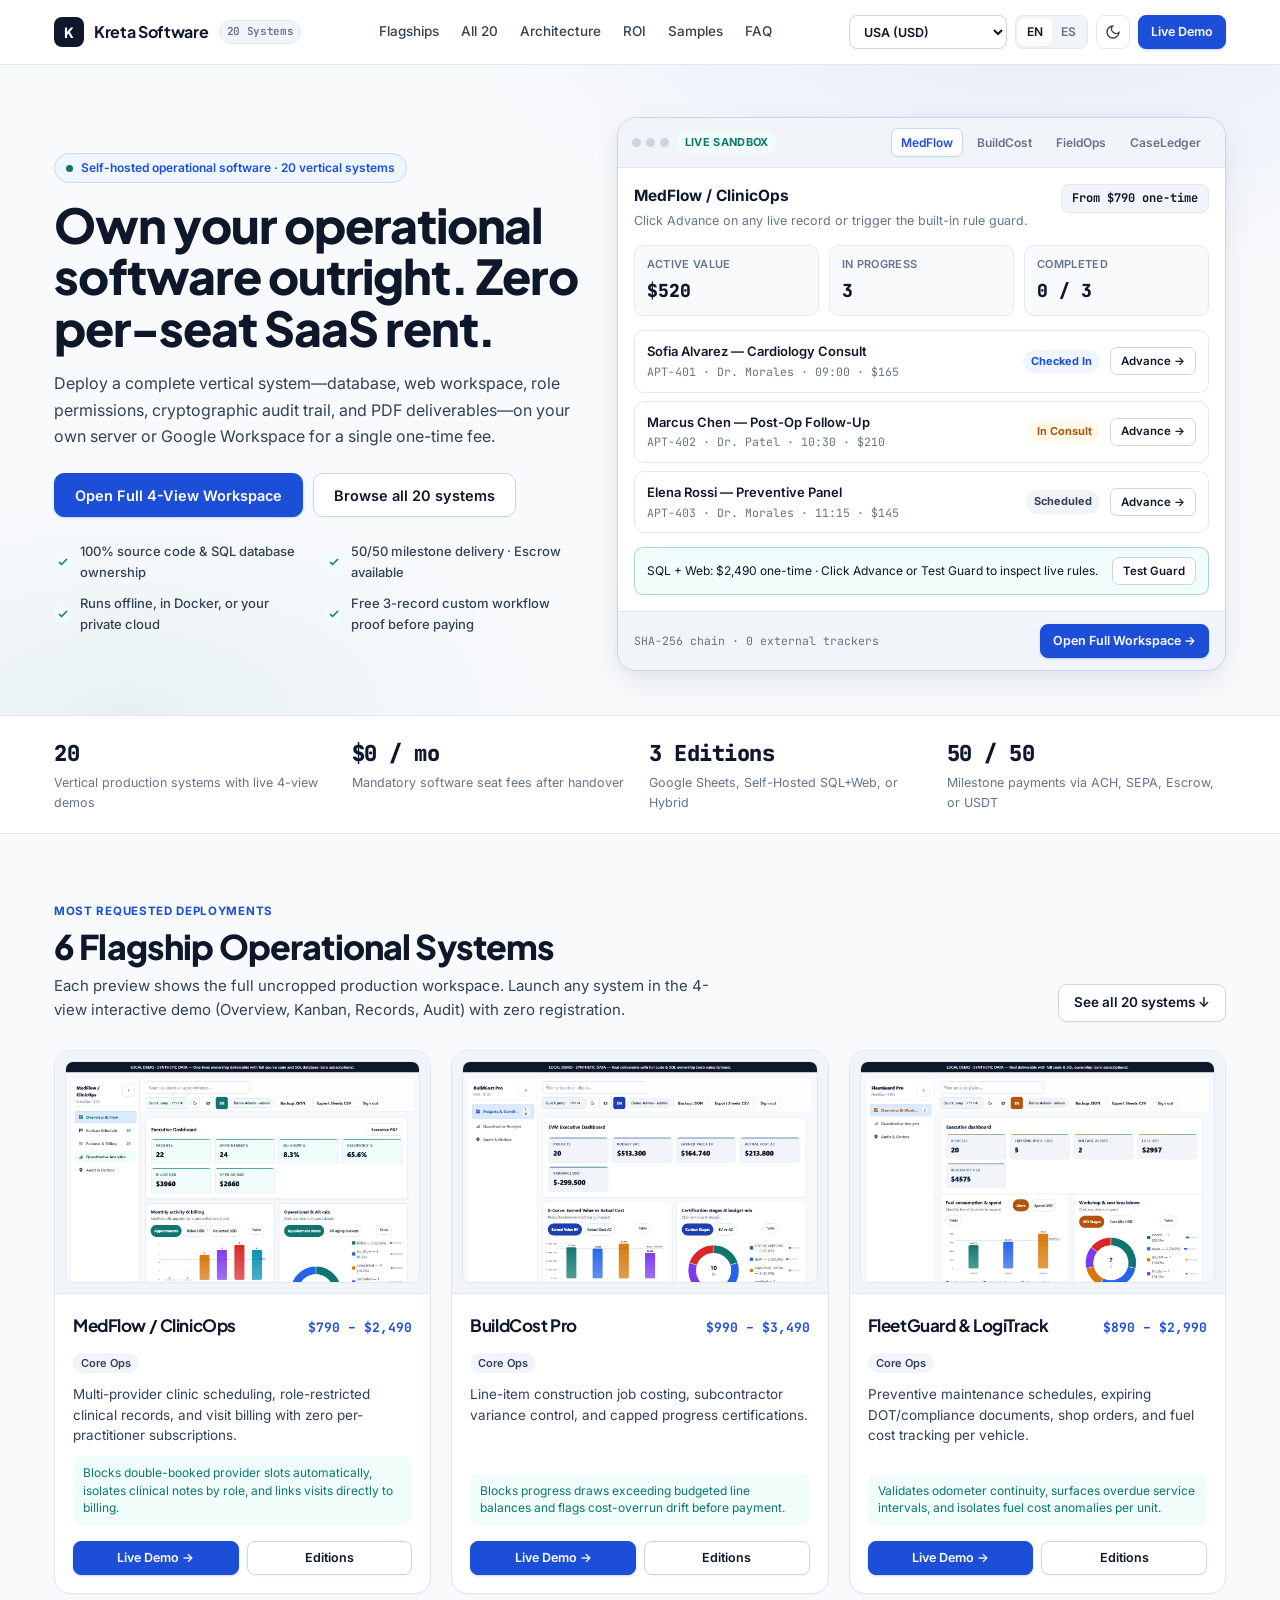
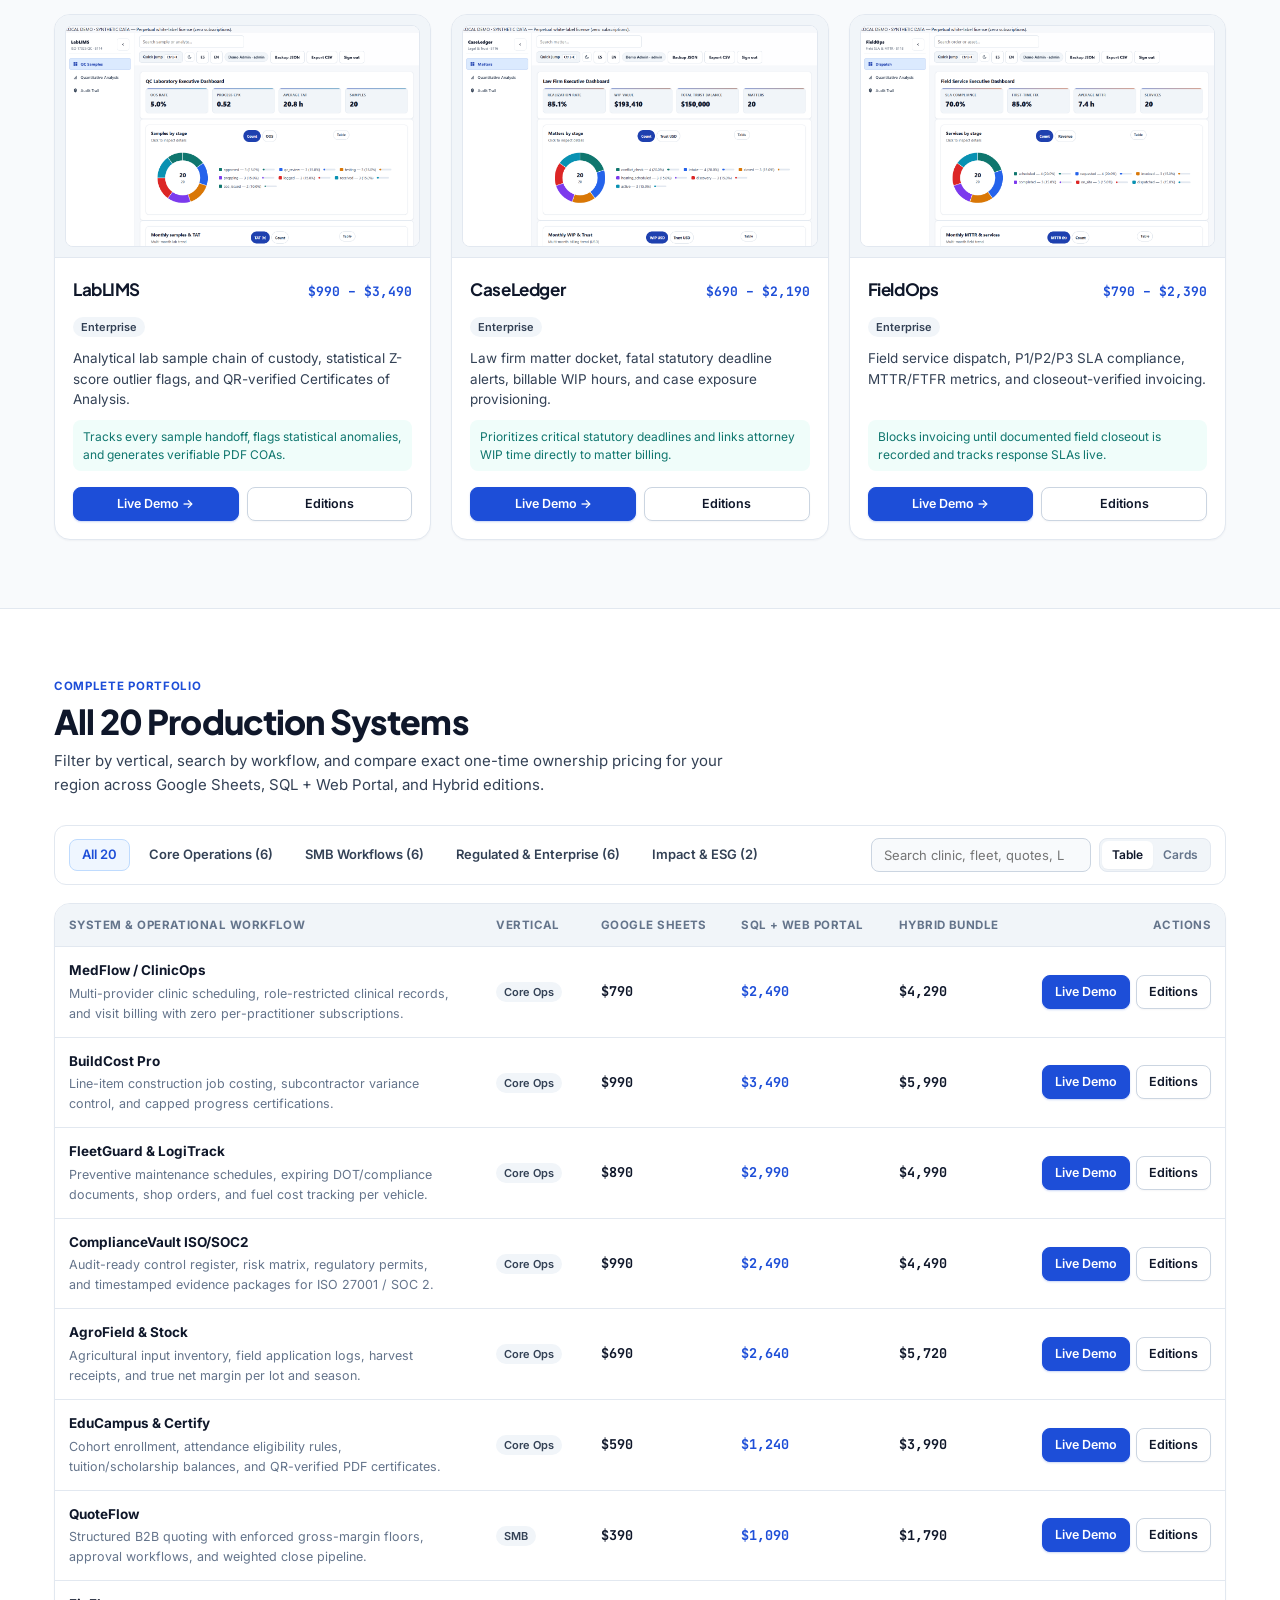
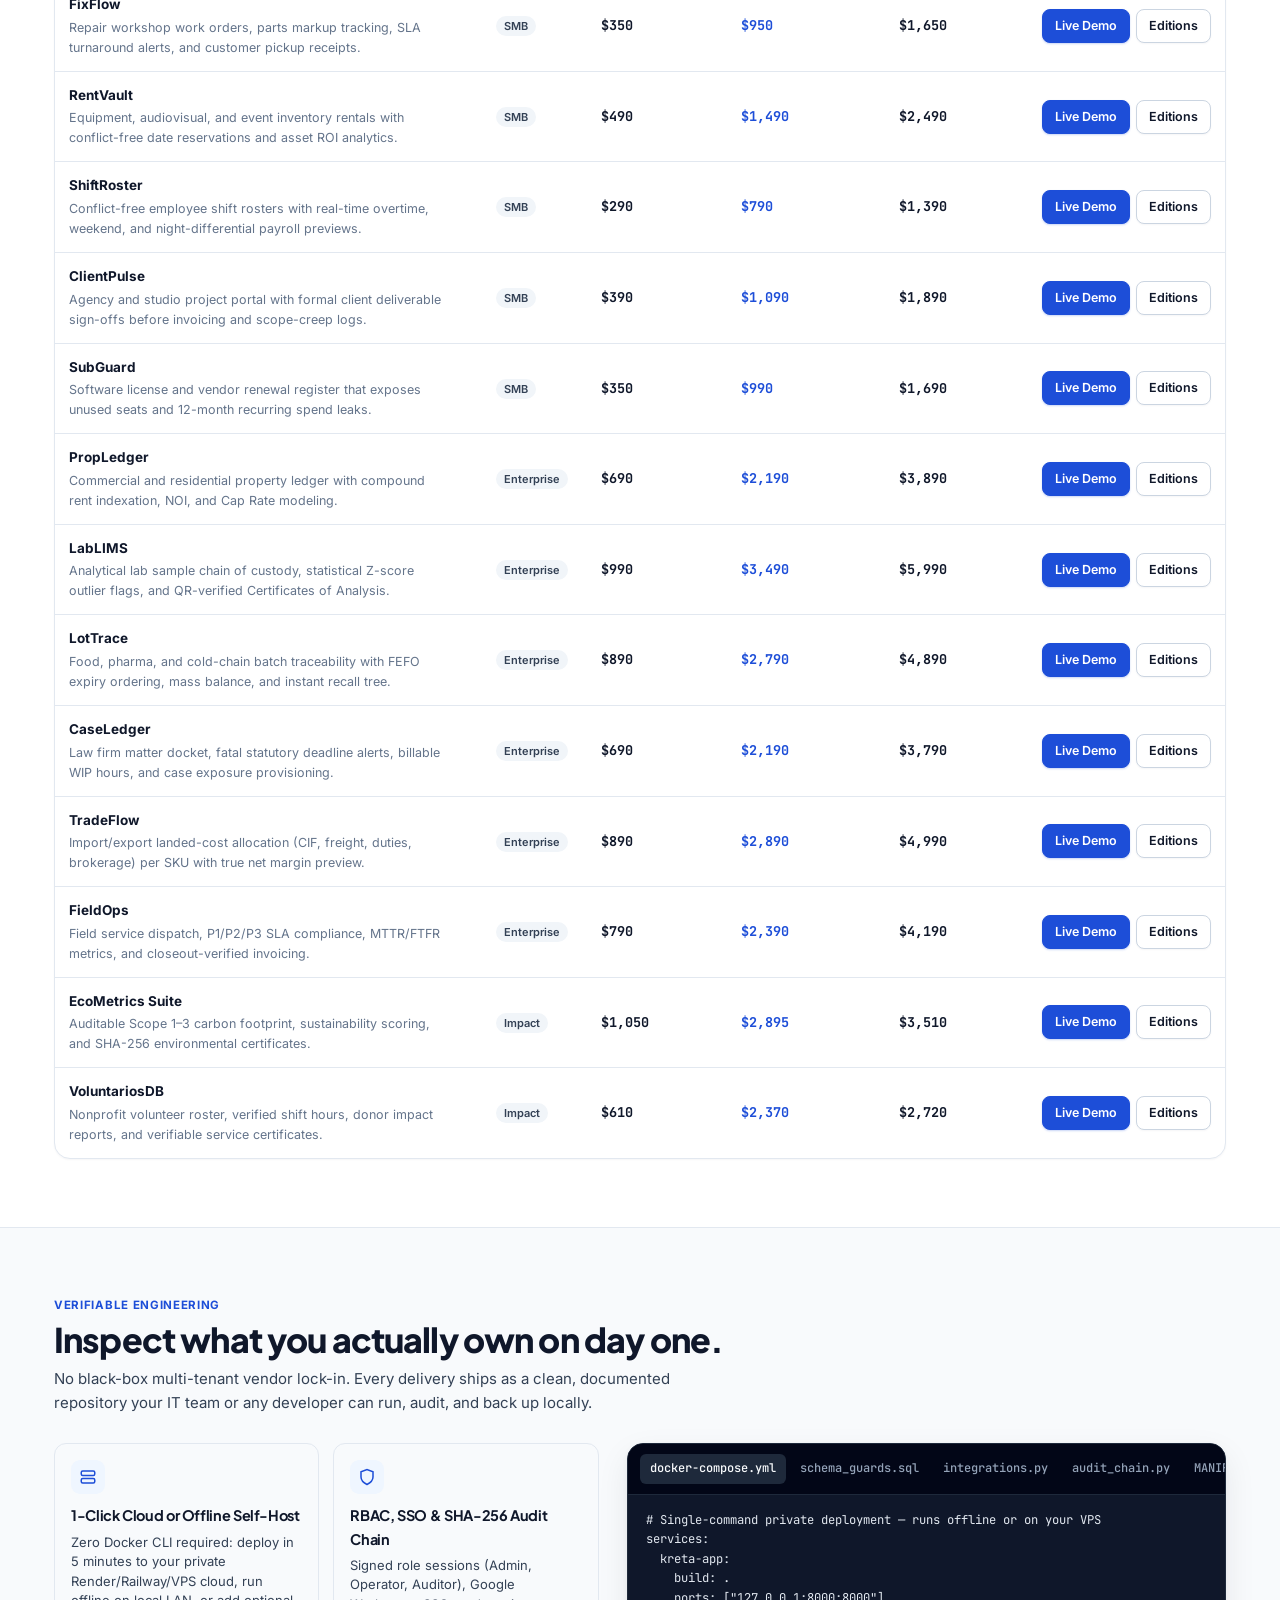
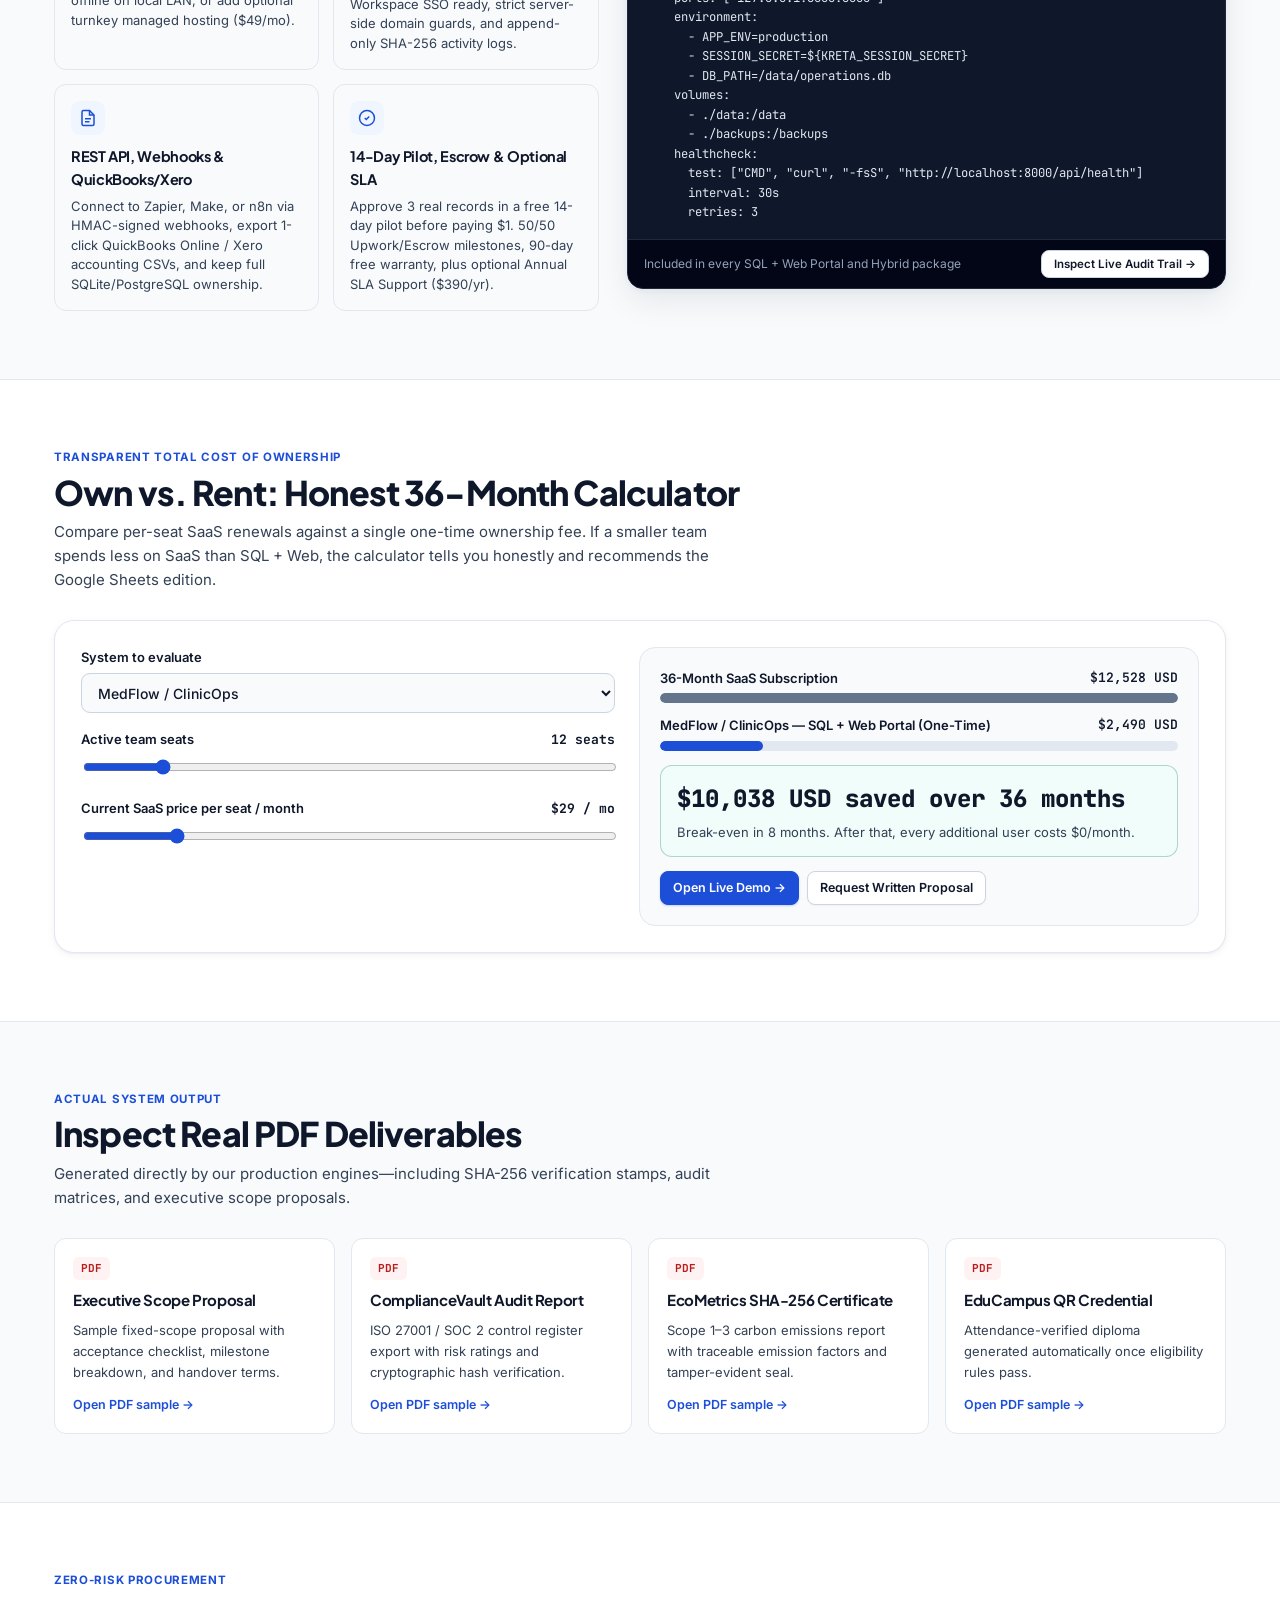
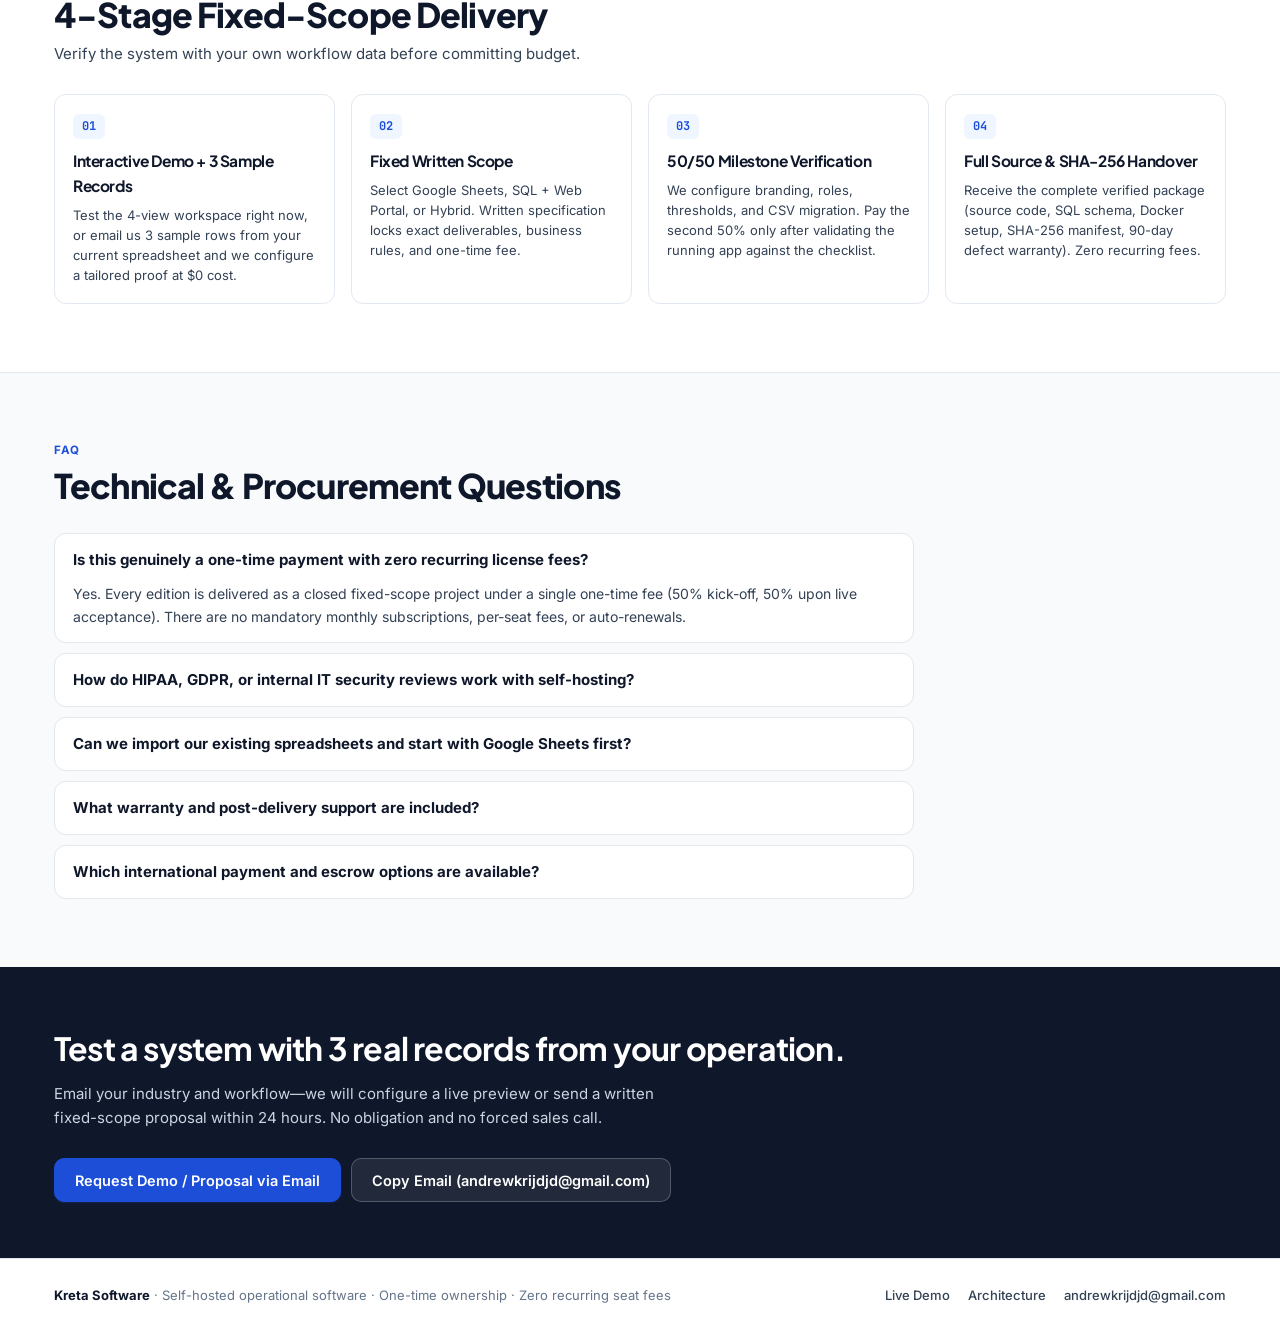
==== commit 9b1b6784: "feat(site): v5.2 REST API/Webhooks/QuickBooks export, 1-click cloud + optional SLA, calibrated 12 ne" ====
--- a/index.html
+++ b/index.html
@@ -258,29 +258,29 @@
               <div class="trust-icon" aria-hidden="true">
                 <svg width="18" height="18" viewBox="0 0 24 24" fill="none" stroke="currentColor" stroke-width="2"><rect x="3" y="4" width="18" height="6" rx="2"/><rect x="3" y="14" width="18" height="6" rx="2"/><path d="M7 7h.01M7 17h.01"/></svg>
               </div>
-              <h3 data-i18n="t1_t">Self-Hosted Privacy</h3>
-              <p data-i18n="t1_d">Runs on your office server, private VPS, or offline LAN via Docker Compose. Sensitive clinical, legal, or financial records never leave your infrastructure.</p>
+              <h3 data-i18n="t1_t">1-Click Cloud or Offline Self-Host</h3>
+              <p data-i18n="t1_d">Zero Docker CLI required: deploy in 5 minutes to your private Render/Railway/VPS cloud, run offline on local LAN, or add optional turnkey managed hosting ($49/mo).</p>
             </article>
             <article class="trust-card">
               <div class="trust-icon" aria-hidden="true">
                 <svg width="18" height="18" viewBox="0 0 24 24" fill="none" stroke="currentColor" stroke-width="2"><path d="M12 22s8-4 8-10V5l-8-3-8 3v7c0 6 8 10 8 10z"/></svg>
               </div>
-              <h3 data-i18n="t2_t">RBAC &amp; SHA-256 Audit Chain</h3>
-              <p data-i18n="t2_d">Signed role sessions (Admin, Operator, Auditor), strict server-side domain guards, and append-only SHA-256 activity logs ready for compliance reviews.</p>
+              <h3 data-i18n="t2_t">RBAC, SSO &amp; SHA-256 Audit Chain</h3>
+              <p data-i18n="t2_d">Signed role sessions (Admin, Operator, Auditor), Google Workspace SSO ready, strict server-side domain guards, and append-only SHA-256 activity logs.</p>
             </article>
             <article class="trust-card">
               <div class="trust-icon" aria-hidden="true">
                 <svg width="18" height="18" viewBox="0 0 24 24" fill="none" stroke="currentColor" stroke-width="2"><path d="M14 2H6a2 2 0 0 0-2 2v16a2 2 0 0 0 2 2h12a2 2 0 0 0 2-2V8z"/><path d="M14 2v6h6M8 13h8M8 17h6"/></svg>
               </div>
-              <h3 data-i18n="t3_t">Zero-Lock-In CSV &amp; SQL</h3>
-              <p data-i18n="t3_d">Standard SQLite/PostgreSQL schema with instant CSV import/export, automated backups, and QR-verified PDF certificates or executive reports.</p>
+              <h3 data-i18n="t3_t">REST API, Webhooks &amp; QuickBooks/Xero</h3>
+              <p data-i18n="t3_d">Connect to Zapier, Make, or n8n via HMAC-signed webhooks, export 1-click QuickBooks Online / Xero accounting CSVs, and keep full SQLite/PostgreSQL ownership.</p>
             </article>
             <article class="trust-card">
               <div class="trust-icon" aria-hidden="true">
                 <svg width="18" height="18" viewBox="0 0 24 24" fill="none" stroke="currentColor" stroke-width="2"><path d="M9 12l2 2 4-4"/><circle cx="12" cy="12" r="10"/></svg>
               </div>
-              <h3 data-i18n="t4_t">Escrow &amp; 90-Day Warranty</h3>
-              <p data-i18n="t4_d">Approve 3 real sample records before paying $1. 50/50 milestone delivery with Upwork/Escrow/ACH/SEPA options, SHA-256 handover manifest, and 90-day defect warranty.</p>
+              <h3 data-i18n="t4_t">14-Day Pilot, Escrow &amp; Optional SLA</h3>
+              <p data-i18n="t4_d">Approve 3 real records in a free 14-day pilot before paying $1. 50/50 Upwork/Escrow milestones, 90-day free warranty, plus optional Annual SLA Support ($390/yr).</p>
             </article>
           </div>
 
@@ -288,6 +288,7 @@
             <div class="code-tabs" role="tablist">
               <button type="button" class="code-tab" role="tab" data-code="docker" aria-selected="true">docker-compose.yml</button>
               <button type="button" class="code-tab" role="tab" data-code="sql" aria-selected="false">schema_guards.sql</button>
+              <button type="button" class="code-tab" role="tab" data-code="webhooks" aria-selected="false">integrations.py</button>
               <button type="button" class="code-tab" role="tab" data-code="audit" aria-selected="false">audit_chain.py</button>
               <button type="button" class="code-tab" role="tab" data-code="manifest" aria-selected="false">MANIFEST_SHA256.txt</button>
             </div>
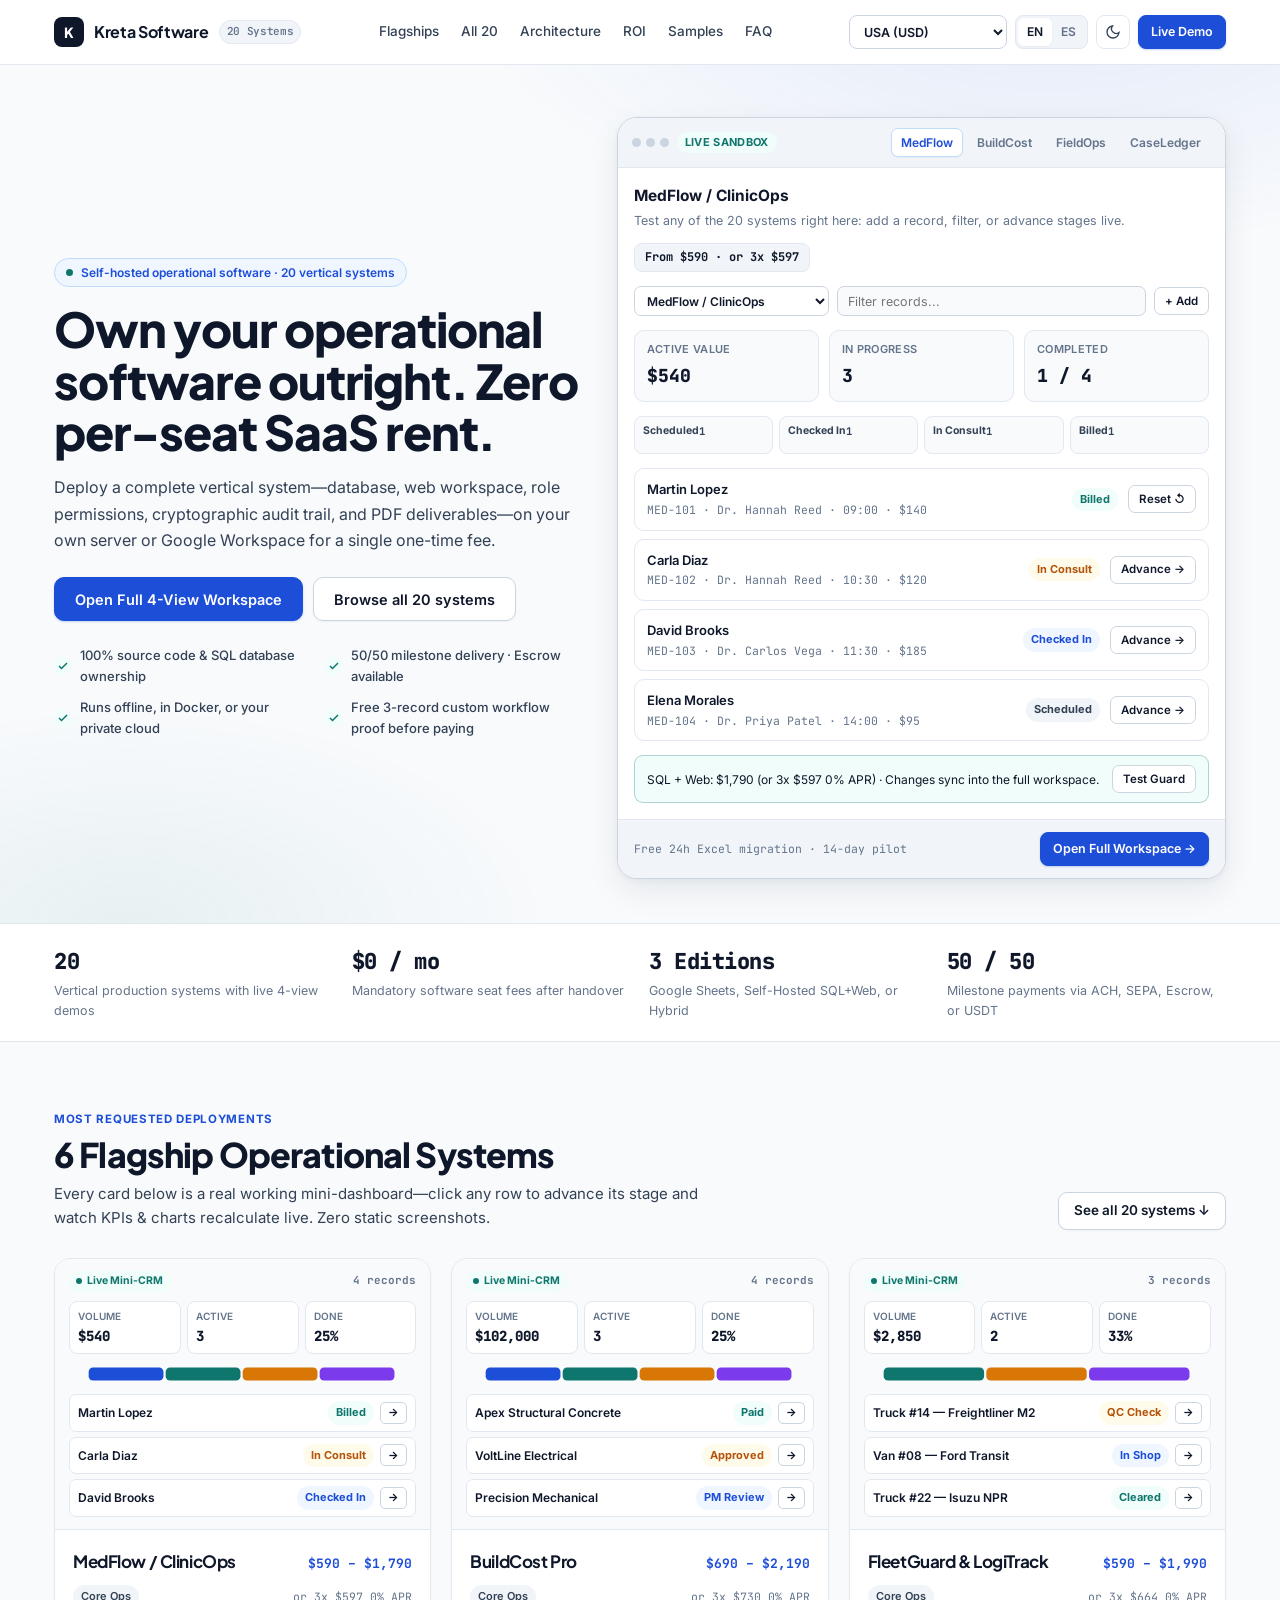
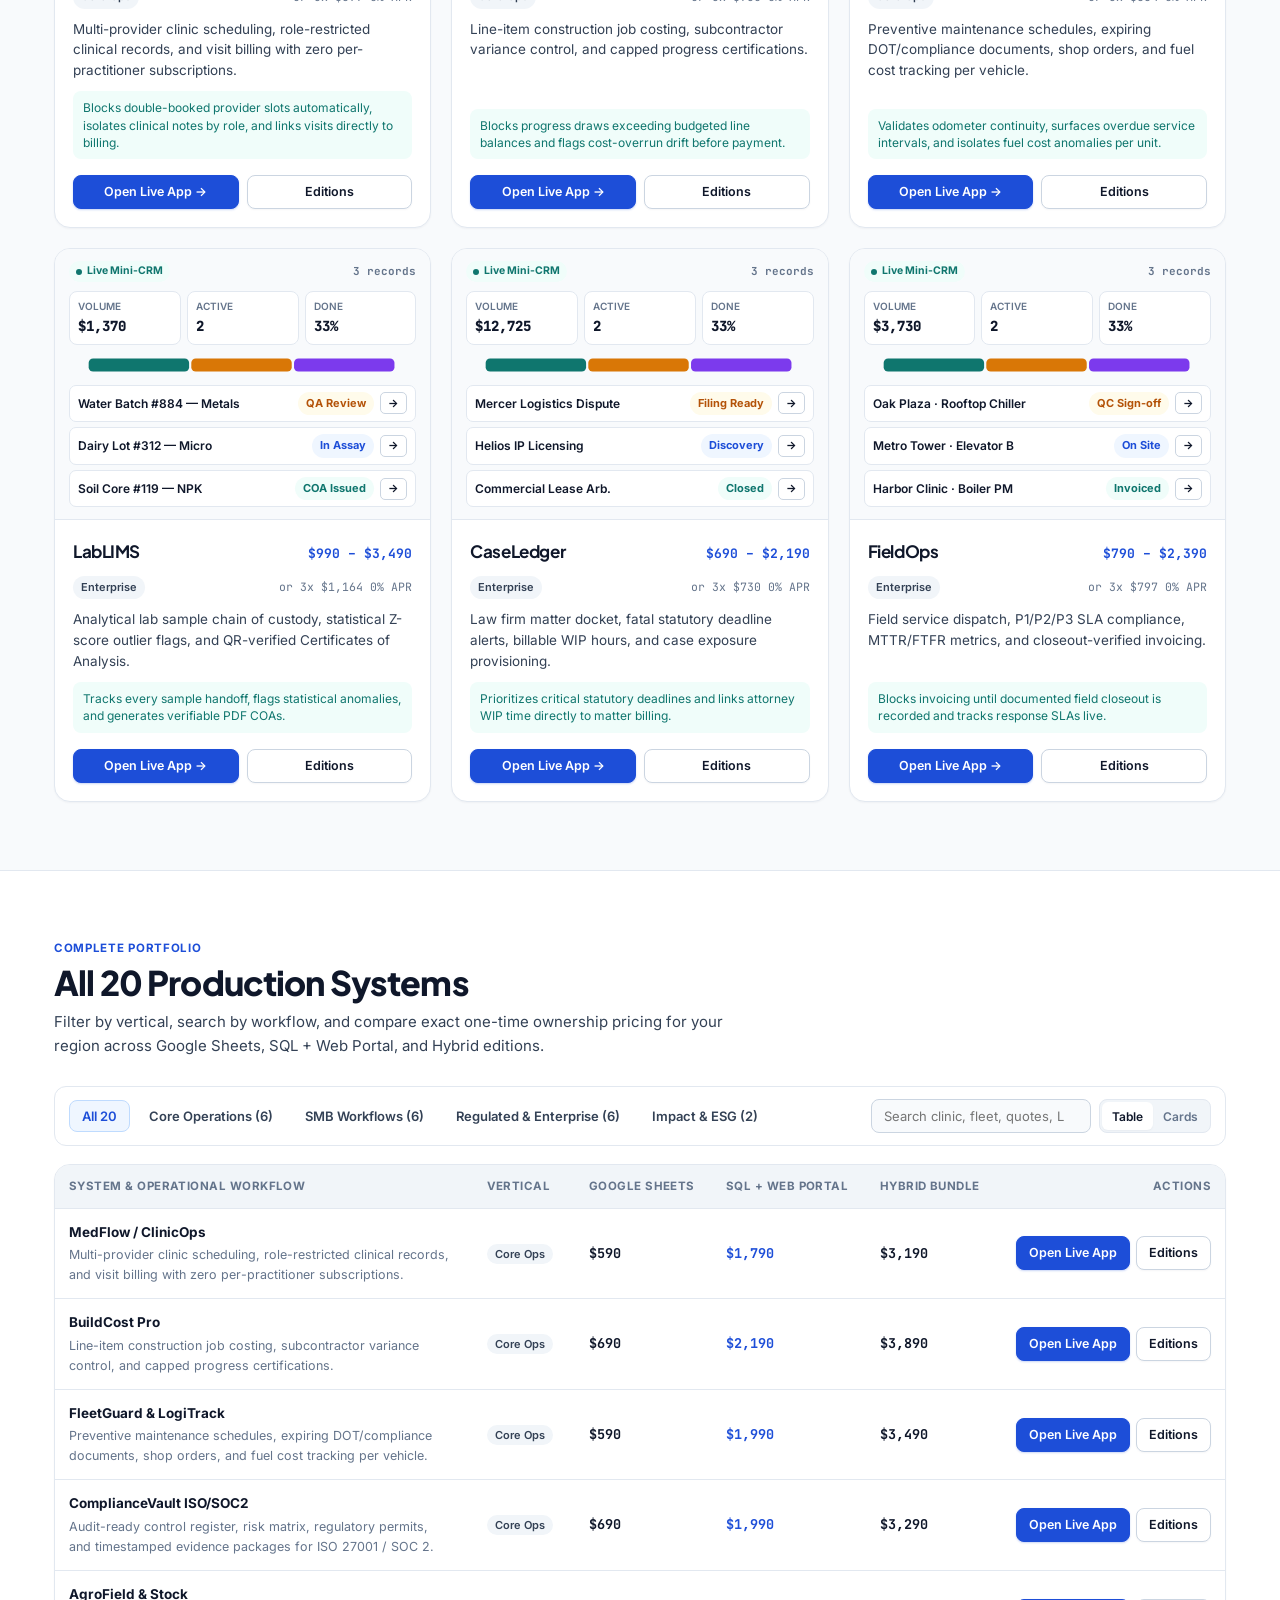
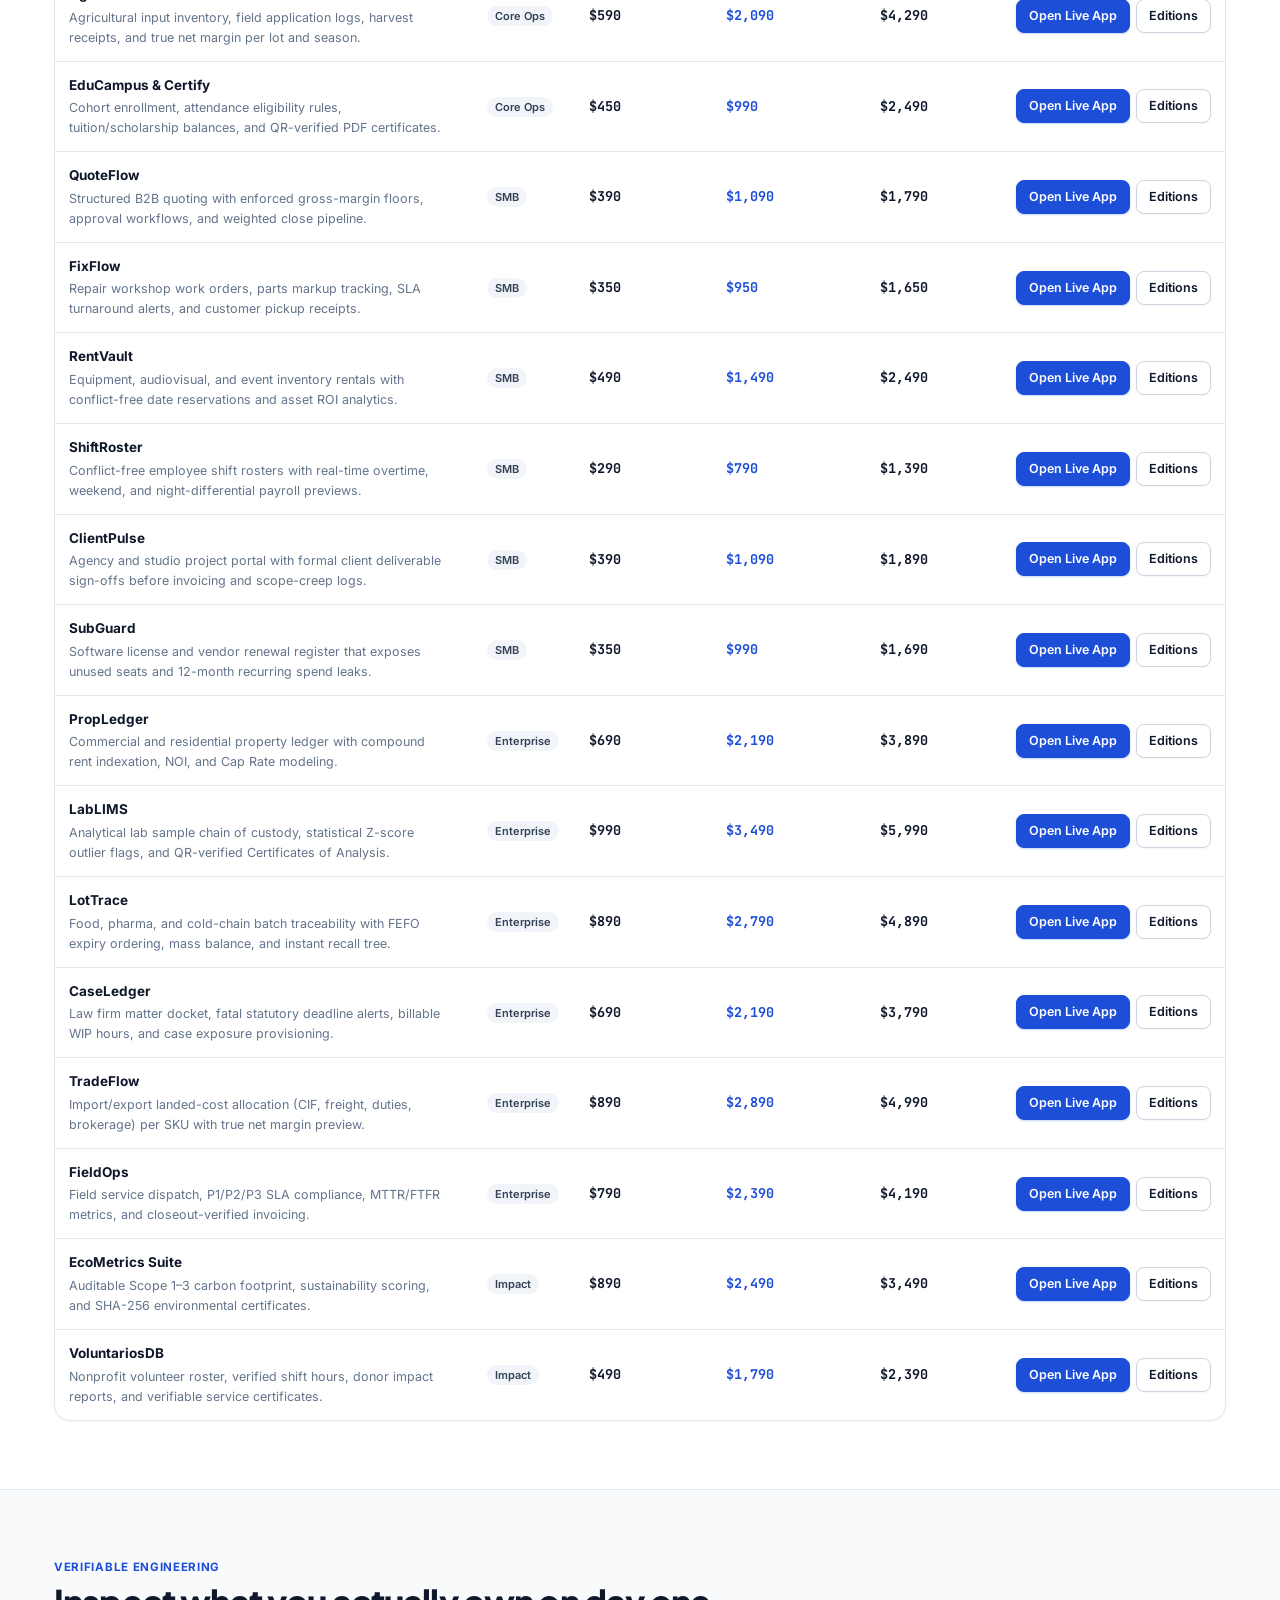
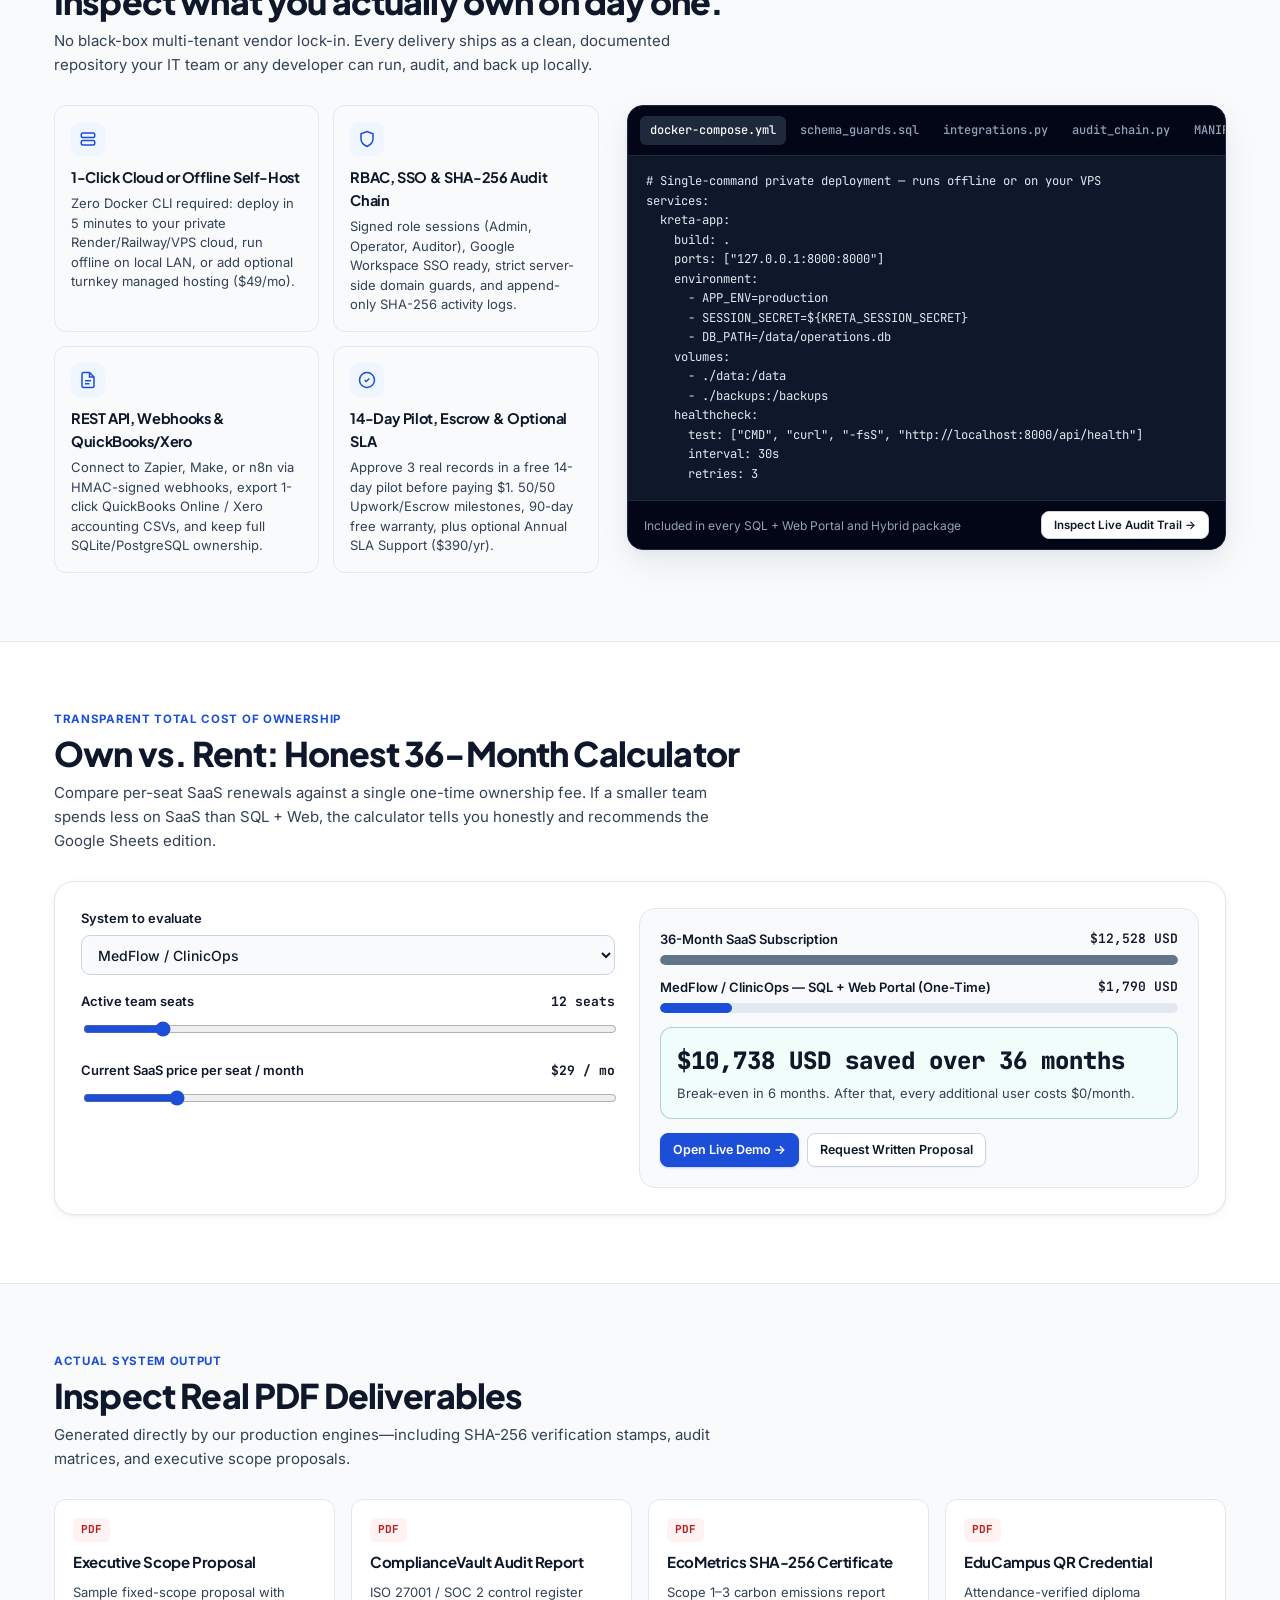
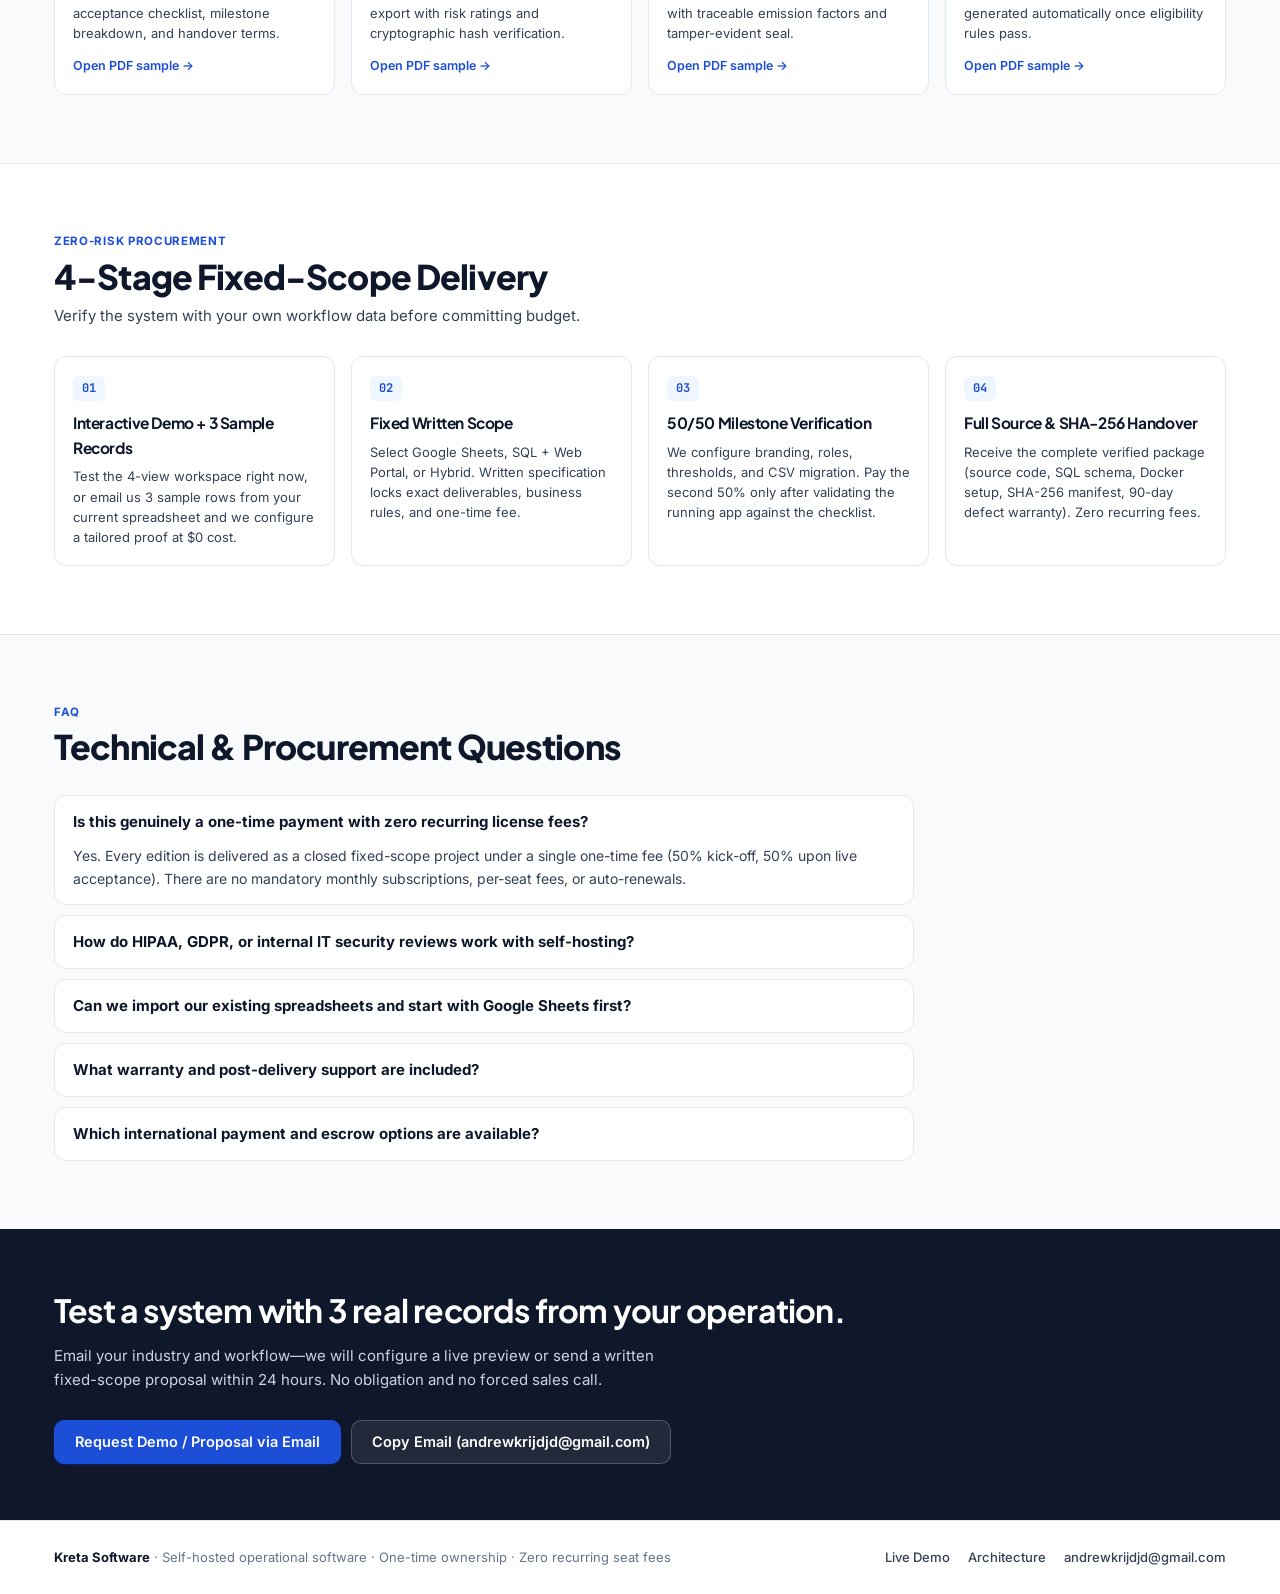
==== commit c8f9b574: "feat(site): v6 live mini-CRMs replacing all static PNGs, 2-tab embedded demo modal, localStorage syn" ====
--- a/index.html
+++ b/index.html
@@ -131,12 +131,12 @@
           </ul>
         </div>
 
-        <!-- LIVE INTERACTIVE HERO MINI-WORKSPACE (NO STATIC CROPPED PNG!) -->
-        <div class="hero-sandbox" aria-label="Interactive live workspace preview">
+        <!-- LIVE INTERACTIVE HERO MINI-CRM (ALL 20 SYSTEMS, ZERO STATIC PNGs!) -->
+        <div class="hero-sandbox" aria-label="Interactive live CRM workspace preview">
           <div class="sandbox-chrome">
             <div class="sandbox-chrome-left">
               <span class="chrome-dots" aria-hidden="true"><span></span><span></span><span></span></span>
-              <span class="sandbox-badge" data-i18n="sb_live">Live Sandbox</span>
+              <span class="sandbox-badge" data-i18n="sb_live">Live Mini-CRM</span>
             </div>
             <div class="sandbox-tabs" role="tablist" aria-label="Switch live system preview">
               <button type="button" class="sandbox-tab" role="tab" data-sb="medflow" aria-selected="true">MedFlow</button>
@@ -149,21 +149,36 @@
             <div class="sandbox-head">
               <div>
                 <div class="sandbox-title" id="sb-title">MedFlow / ClinicOps</div>
-                <div class="sandbox-sub" id="sb-sub">Click Advance on any live record or test the conflict guard below.</div>
-              </div>
-              <span class="sandbox-price-chip mono" id="sb-price">From $790 one-time</span>
-            </div>
+                <div class="sandbox-sub" id="sb-sub">Switch any of the 20 systems, add a record, or advance stages live.</div>
+              </div>
+              <span class="sandbox-price-chip mono" id="sb-price">From $590 · 3x $197</span>
+            </div>
+
+            <div class="sb-toolbar">
+              <label class="sr-only" for="sb-product-select">Choose any of 20 systems</label>
+              <select id="sb-product-select" class="sb-select" aria-label="Choose any of 20 systems"></select>
+              <label class="sr-only" for="sb-search">Filter live records</label>
+              <input type="search" id="sb-search" class="sb-search" placeholder="Filter records..." autocomplete="off">
+              <button type="button" class="sandbox-adv-btn" id="sb-toggle-add">+ Add</button>
+            </div>
+
+            <form id="sb-add-form" class="sb-inline-form" hidden>
+              <input type="text" id="sb-add-name" placeholder="Client / record name" required>
+              <input type="number" id="sb-add-amount" placeholder="Value" min="1" step="any" required>
+              <button type="submit" class="btn btn-primary btn-sm" style="height:30px">Save</button>
+            </form>
 
             <div class="sandbox-kpis" id="sb-kpis"></div>
+            <div class="sb-chart-strip" id="sb-chart" aria-label="Stage distribution chart"></div>
             <div class="sandbox-list" id="sb-list"></div>
 
             <div class="sandbox-rule-feedback" id="sb-feedback" role="status" aria-live="polite">
-              <span id="sb-feedback-text">Try clicking Advance on a row or Test Guard to inspect real business rule enforcement.</span>
+              <span id="sb-feedback-text">Try clicking Advance on a row, + Add, or Test Guard — changes sync into the full workspace.</span>
               <button type="button" class="sandbox-adv-btn" id="sb-test-rule">Test Guard</button>
             </div>
           </div>
           <div class="sandbox-footer">
-            <span class="mono" style="font-size:11.5px;color:var(--muted)" id="sb-audit">SHA-256 chain · 0 external trackers</span>
+            <span class="mono" style="font-size:11.5px;color:var(--muted)" id="sb-audit">Free 24h Excel migration · 14-day pilot</span>
             <a class="btn btn-primary btn-sm" id="sb-launch-full" href="demo.html?p=medflow" data-i18n="sb_open_full">Open Full Workspace →</a>
           </div>
         </div>
@@ -506,28 +521,38 @@
     </div>
   </footer>
 
-  <!-- EDITION COMPARISON MODAL -->
+  <!-- INTERACTIVE LIVE APP + EDITIONS MODAL (ZERO STATIC PNGs!) -->
   <div class="modal-backdrop" id="product-modal" hidden role="dialog" aria-modal="true" aria-labelledby="modal-title">
-    <div class="modal-dialog">
+    <div class="modal-dialog modal-wide">
       <div class="modal-head">
-        <div>
-          <span class="tbl-cat" id="modal-cat"></span>
-          <h2 id="modal-title" style="font-size:20px;margin-top:4px"></h2>
+        <div style="display:flex;align-items:center;gap:12px;flex-wrap:wrap">
+          <div>
+            <span class="tbl-cat" id="modal-cat"></span>
+            <h2 id="modal-title" style="font-size:20px;margin-top:4px"></h2>
+          </div>
+          <div class="modal-tabs" role="tablist" aria-label="Modal view">
+            <button type="button" class="modal-tab" role="tab" data-mtab="live" aria-selected="true" data-i18n="mtab_live">Live Interactive App</button>
+            <button type="button" class="modal-tab" role="tab" data-mtab="editions" aria-selected="false" data-i18n="mtab_editions">Editions &amp; 3 Installments</button>
+          </div>
         </div>
         <button type="button" class="icon-btn" id="modal-close" aria-label="Close modal">
           <svg width="18" height="18" viewBox="0 0 24 24" fill="none" stroke="currentColor" stroke-width="2" aria-hidden="true"><path d="M18 6 6 18M6 6l12 12"/></svg>
         </button>
       </div>
       <div class="modal-body">
-        <div class="modal-preview">
-          <img id="modal-img" src="assets/screens/en/medflow.png" alt="Uncropped application interface preview" width="1280" height="800" loading="lazy">
-        </div>
-        <p id="modal-desc" style="color:var(--ink-2);font-size:14px"></p>
-        <div id="modal-rule" class="flag-rule"></div>
-        <div class="editions-grid" id="modal-editions"></div>
+        <div id="modal-tab-live">
+          <div class="modal-frame-wrap">
+            <iframe id="modal-demo-frame" title="Live Interactive Operational Workspace" src="about:blank"></iframe>
+          </div>
+        </div>
+        <div id="modal-tab-editions" hidden>
+          <p id="modal-desc" style="color:var(--ink-2);font-size:14px;margin-bottom:12px"></p>
+          <div id="modal-rule" class="flag-rule" style="margin-bottom:14px"></div>
+          <div class="editions-grid" id="modal-editions"></div>
+        </div>
         <div class="modal-actions">
-          <a class="btn btn-primary" id="modal-demo-link" href="demo.html?p=medflow" data-i18n="modal_open_demo">Launch 4-View Workspace →</a>
-          <a class="btn btn-secondary" id="modal-proposal-link" href="mailto:andrewkrijdjd@gmail.com?subject=%5BKRETA-PROPUESTA%5D%20MedFlow%20%28USA%29" data-i18n="modal_proposal">Request Written Proposal</a>
+          <a class="btn btn-primary" id="modal-demo-link" href="demo.html?p=medflow" data-i18n="modal_open_demo">Open Full Screen Workspace →</a>
+          <a class="btn btn-secondary" id="modal-proposal-link" href="mailto:andrewkrijdjd@gmail.com?subject=%5BKRETA-PROPUESTA%5D%20MedFlow%20%28USA%29" data-i18n="modal_proposal">Start Free 14-Day Pilot</a>
           <button type="button" class="btn btn-ghost" id="modal-copy-email" data-i18n="modal_copy">Copy Email Text</button>
         </div>
       </div>
--- a/styles.css
+++ b/styles.css
@@ -752,6 +752,108 @@
   background: var(--surface); border: 1px solid var(--border);
   border-radius: var(--radius-xl); box-shadow: var(--shadow-lg);
 }
+.modal-dialog.modal-wide { width: min(1160px, 96vw); max-height: 92vh; }
+.modal-tabs {
+  display: inline-flex; gap: 4px; padding: 3px; border-radius: 9px;
+  background: var(--surface-2); border: 1px solid var(--border);
+}
+.modal-tab {
+  height: 30px; padding: 0 12px; border: 0; border-radius: 7px;
+  background: transparent; color: var(--muted); font-size: 12.5px; font-weight: 600;
+  cursor: pointer; transition: background-color 140ms var(--ease-out), color 140ms var(--ease-out);
+}
+.modal-tab[aria-selected="true"] { background: var(--surface); color: var(--accent); box-shadow: var(--shadow-xs); }
+.modal-frame-wrap {
+  border: 1px solid var(--border); border-radius: 12px; overflow: hidden;
+  background: var(--bg);
+}
+#modal-demo-frame {
+  display: block; width: 100%; height: min(620px, 68vh); border: 0;
+}
+
+/* Hero Mini-CRM toolbar, inline quick-add & reactive SVG chart */
+.sb-toolbar {
+  display: flex; align-items: center; gap: 8px; flex-wrap: wrap;
+}
+.sb-select {
+  height: 30px; padding: 0 8px; border-radius: 7px;
+  border: 1px solid var(--border-strong); background: var(--surface);
+  color: var(--ink); font-size: 12px; font-weight: 600; cursor: pointer;
+}
+.sb-search {
+  flex: 1; min-width: 130px; height: 30px; padding: 0 10px; border-radius: 7px;
+  border: 1px solid var(--border-strong); background: var(--bg);
+  color: var(--ink); font-size: 12.5px;
+}
+.sb-search:focus { outline: none; border-color: var(--accent); background: var(--surface); }
+.sb-inline-form {
+  display: grid; grid-template-columns: minmax(0, 1.4fr) 100px auto; gap: 6px;
+  padding: 8px 10px; border-radius: 9px; background: var(--accent-soft);
+  border: 1px solid var(--accent-border);
+}
+.sb-inline-form input {
+  height: 30px; padding: 0 9px; border-radius: 6px;
+  border: 1px solid var(--border-strong); background: var(--surface);
+  color: var(--ink); font-size: 12.5px;
+}
+.sb-chart-strip {
+  display: grid; grid-template-columns: repeat(4, minmax(0, 1fr)); gap: 6px;
+}
+.sb-stage-bar {
+  display: flex; flex-direction: column; gap: 3px; padding: 6px 8px;
+  border-radius: 8px; background: var(--bg); border: 1px solid var(--border);
+  cursor: pointer; text-align: left;
+  transition: border-color 140ms var(--ease-out), background-color 140ms var(--ease-out);
+}
+.sb-stage-bar:hover, .sb-stage-bar[aria-pressed="true"] {
+  border-color: var(--accent); background: var(--accent-soft);
+}
+.sb-stage-bar-top { display: flex; justify-content: space-between; font-size: 10.5px; font-weight: 700; color: var(--ink-2); }
+.sb-stage-track { height: 5px; border-radius: 999px; background: var(--surface-3); overflow: hidden; }
+.sb-stage-fill { height: 100%; border-radius: 999px; background: var(--accent); transition: width 220ms var(--ease-out); }
+
+/* Live Flagship Mini-Dashboard Cards (Zero Static PNGs!) */
+.live-dash-wrap {
+  background: var(--bg); border-bottom: 1px solid var(--border);
+  padding: 12px 14px; display: flex; flex-direction: column; gap: 9px;
+}
+.live-dash-chrome {
+  display: flex; align-items: center; justify-content: space-between; gap: 8px;
+  font-size: 11px; font-weight: 700; color: var(--muted);
+}
+.live-dot-pill {
+  display: inline-flex; align-items: center; gap: 5px;
+  color: var(--teal); background: var(--teal-soft);
+  padding: 2px 7px; border-radius: 999px; font-size: 10.5px; font-weight: 700;
+}
+.live-dot-pill::before {
+  content: ''; width: 6px; height: 6px; border-radius: 50%; background: var(--teal);
+}
+.live-dash-kpis {
+  display: grid; grid-template-columns: repeat(3, minmax(0, 1fr)); gap: 6px;
+}
+.live-kpi {
+  background: var(--surface); border: 1px solid var(--border);
+  border-radius: 8px; padding: 6px 8px;
+}
+.live-kpi-lbl { font-size: 10px; font-weight: 600; color: var(--muted); text-transform: uppercase; }
+.live-kpi-val { font-size: 14px; font-weight: 800; color: var(--ink); margin-top: 1px; }
+.live-dash-svg { width: 100%; height: 22px; display: block; }
+.live-dash-rows { display: flex; flex-direction: column; gap: 5px; }
+.live-row {
+  display: grid; grid-template-columns: minmax(0, 1fr) auto auto; align-items: center; gap: 6px;
+  padding: 6px 8px; border-radius: 7px; background: var(--surface); border: 1px solid var(--border);
+  font-size: 12px;
+}
+.live-row-name { font-weight: 600; color: var(--ink); white-space: nowrap; overflow: hidden; text-overflow: ellipsis; }
+.live-row-btn {
+  height: 22px; padding: 0 7px; border-radius: 5px;
+  border: 1px solid var(--border-strong); background: var(--surface);
+  color: var(--ink); font-size: 11px; font-weight: 700; cursor: pointer;
+  transition: background-color 140ms var(--ease-out), color 140ms var(--ease-out), transform 110ms var(--ease-out);
+}
+.live-row-btn:hover { background: var(--accent-soft); color: var(--accent); border-color: var(--accent-border); }
+.live-row-btn:active { transform: scale(0.95); }
 .modal-head {
   padding: 18px 22px; border-bottom: 1px solid var(--border);
   display: flex; align-items: center; justify-content: space-between; gap: 12px;
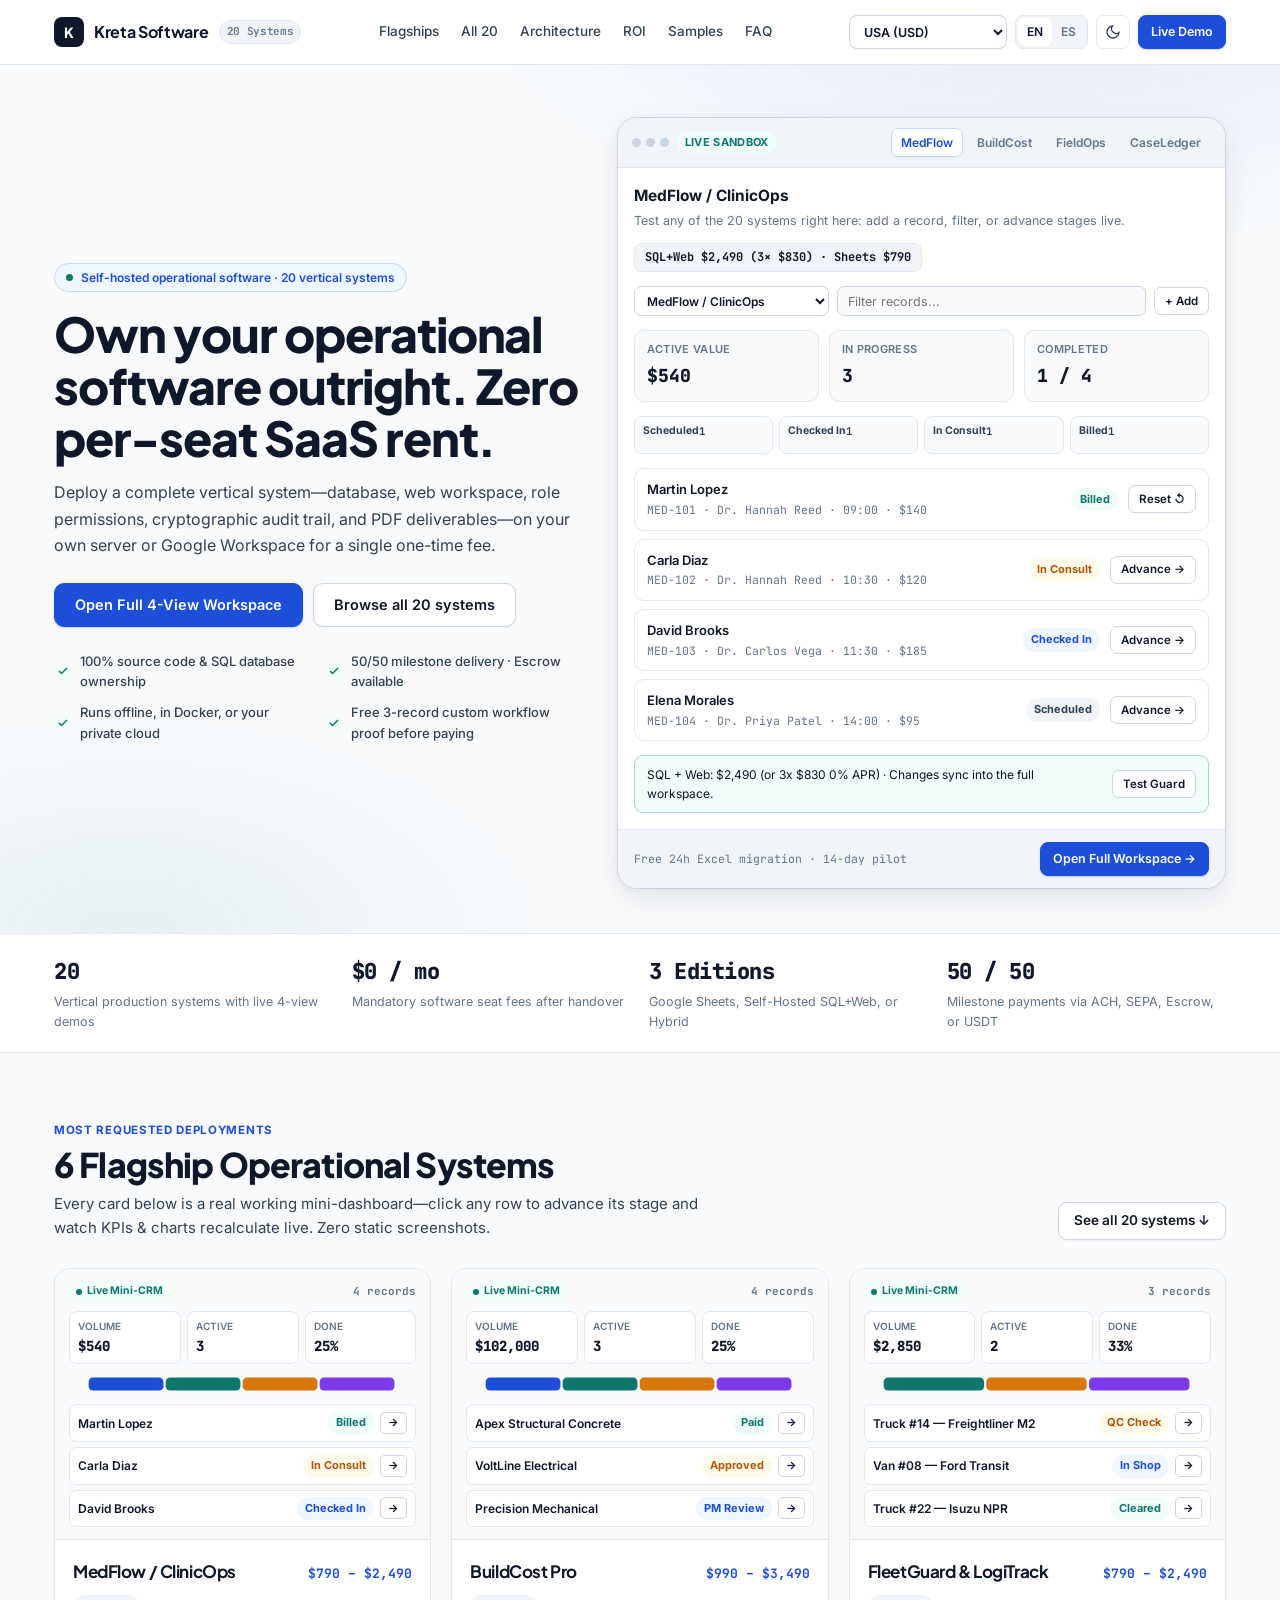
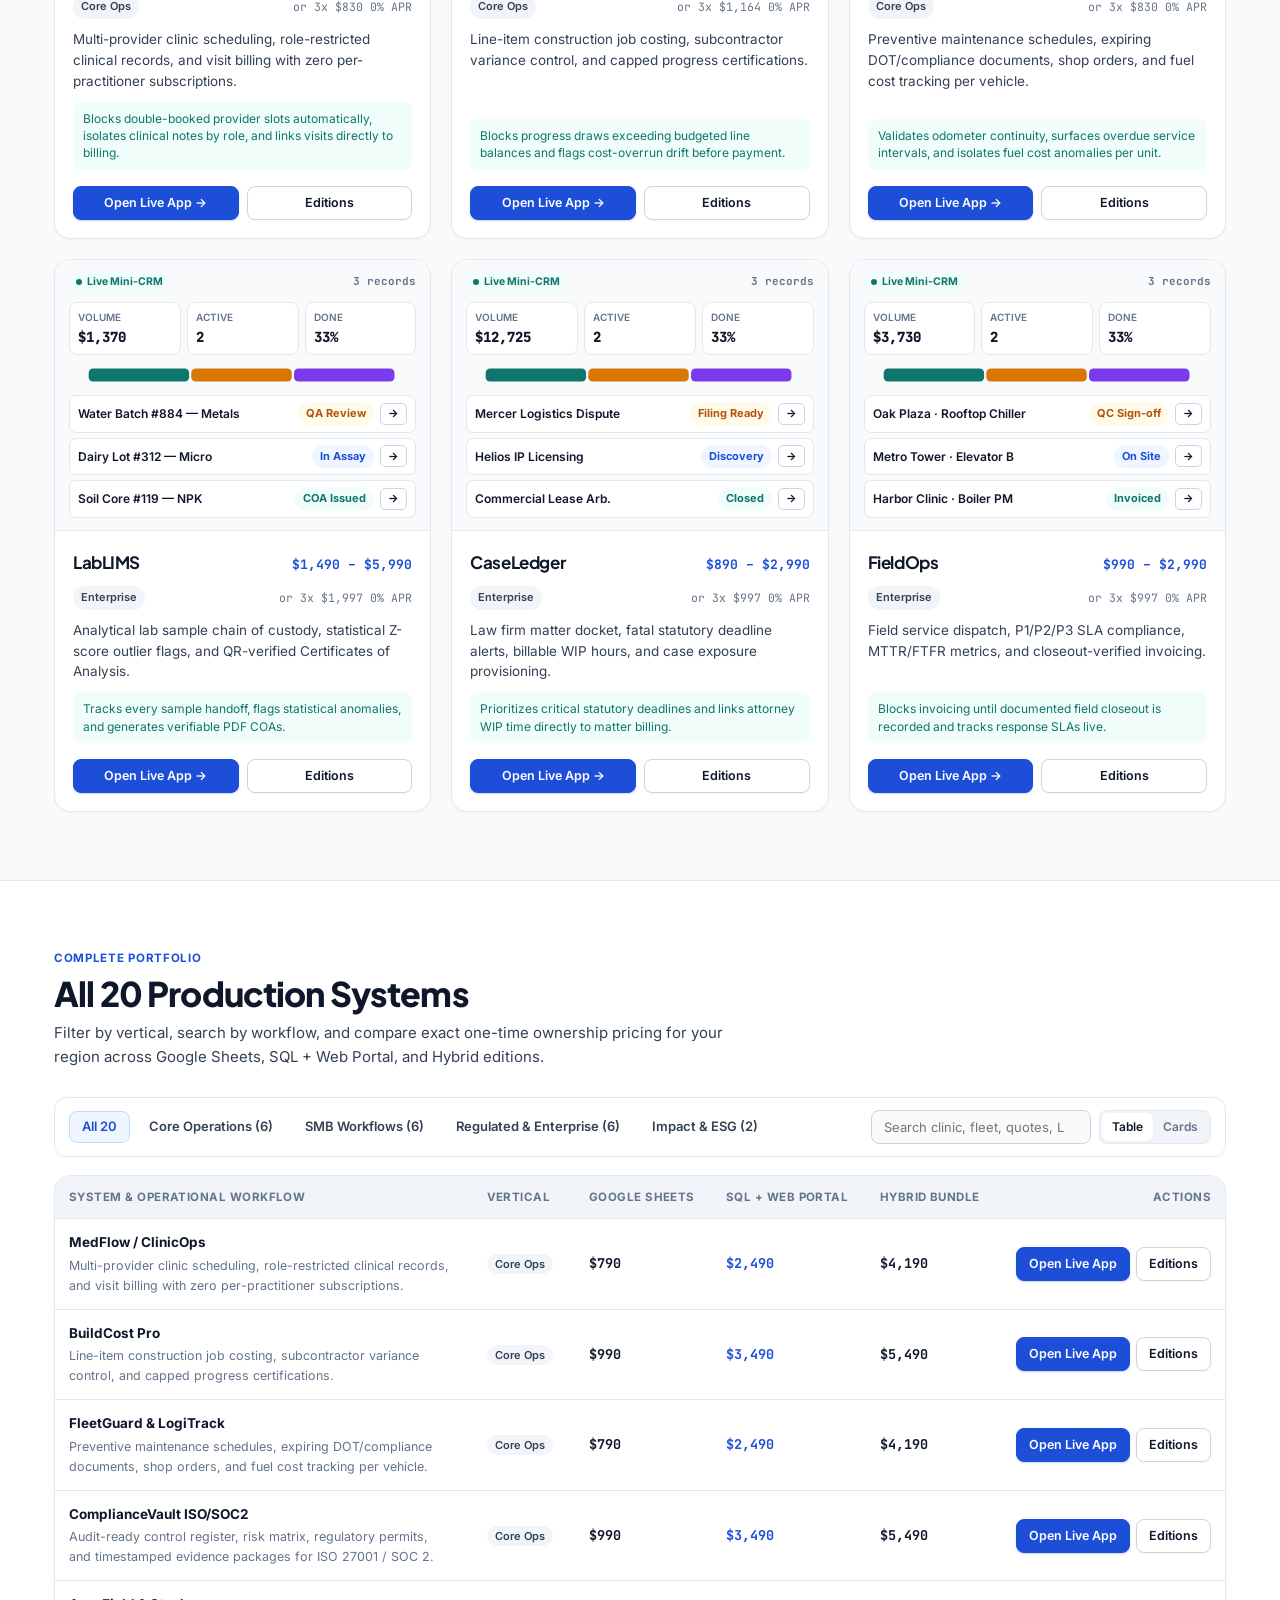
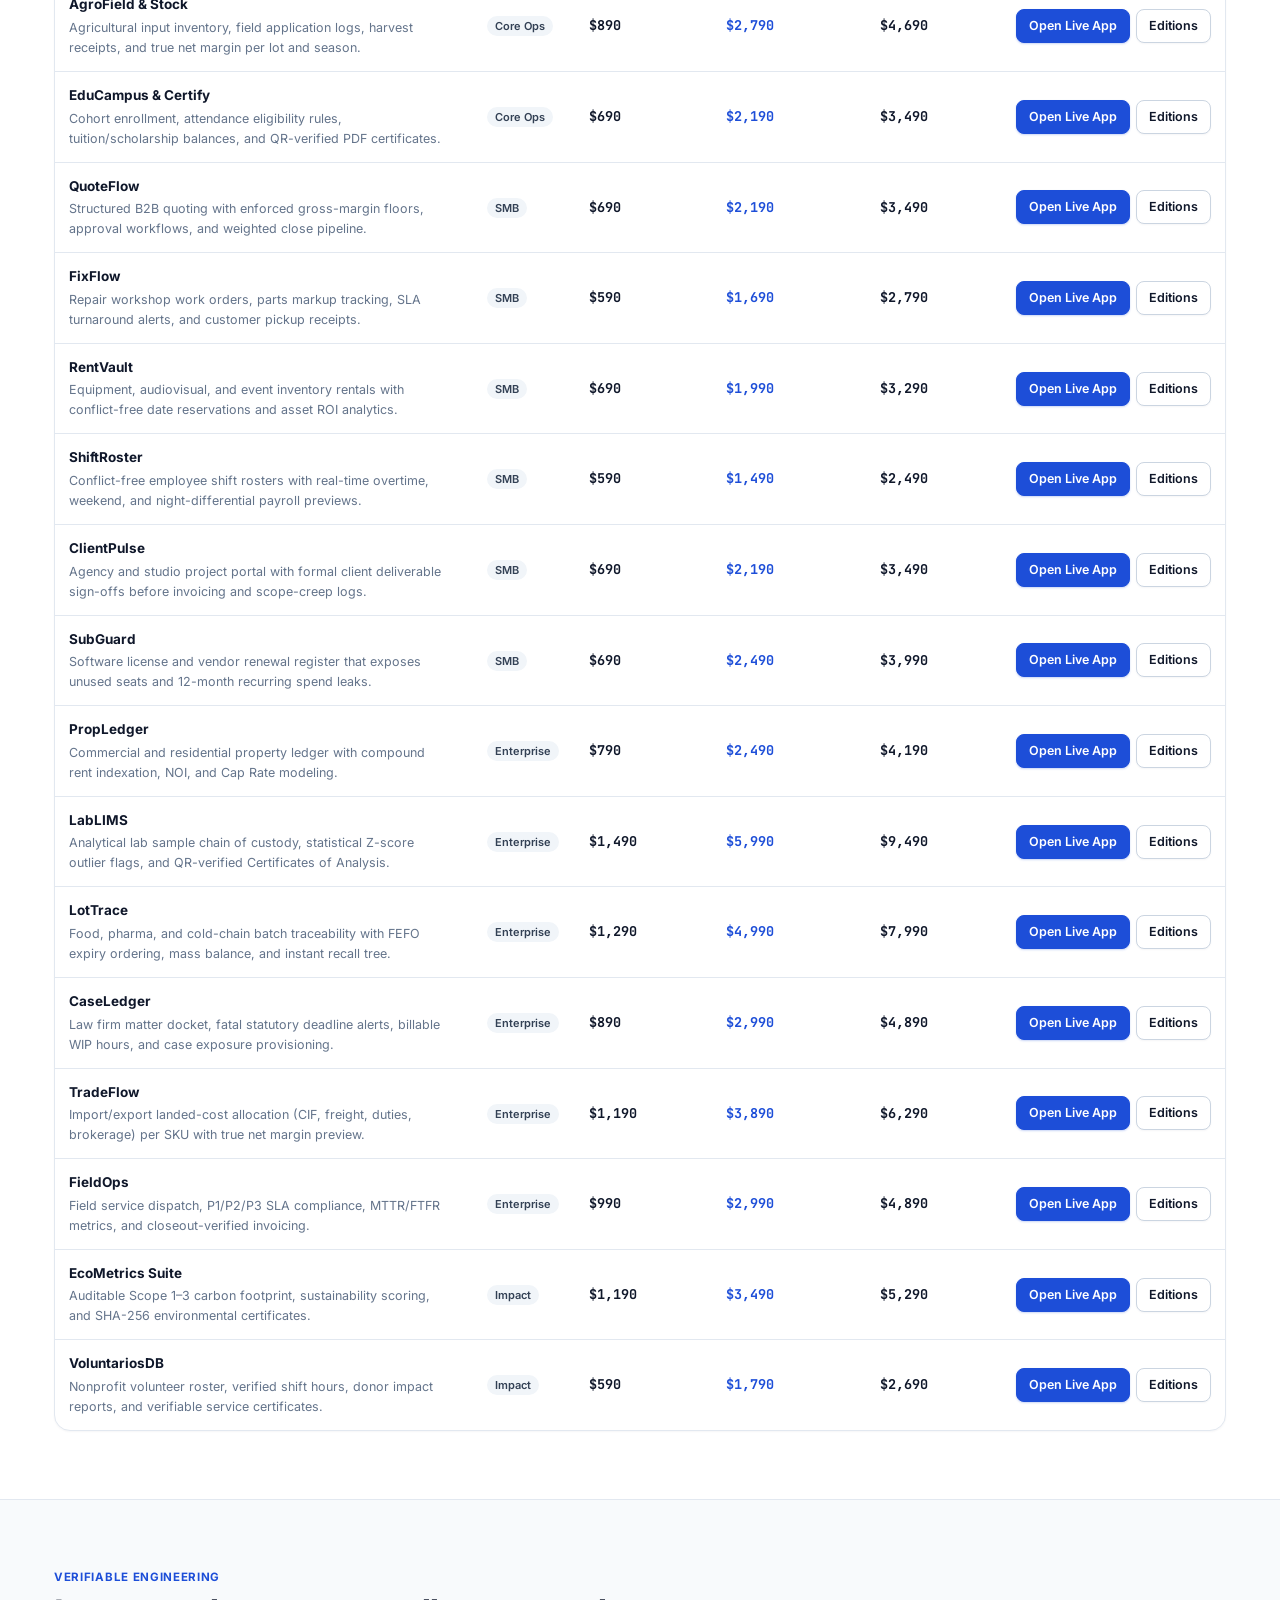
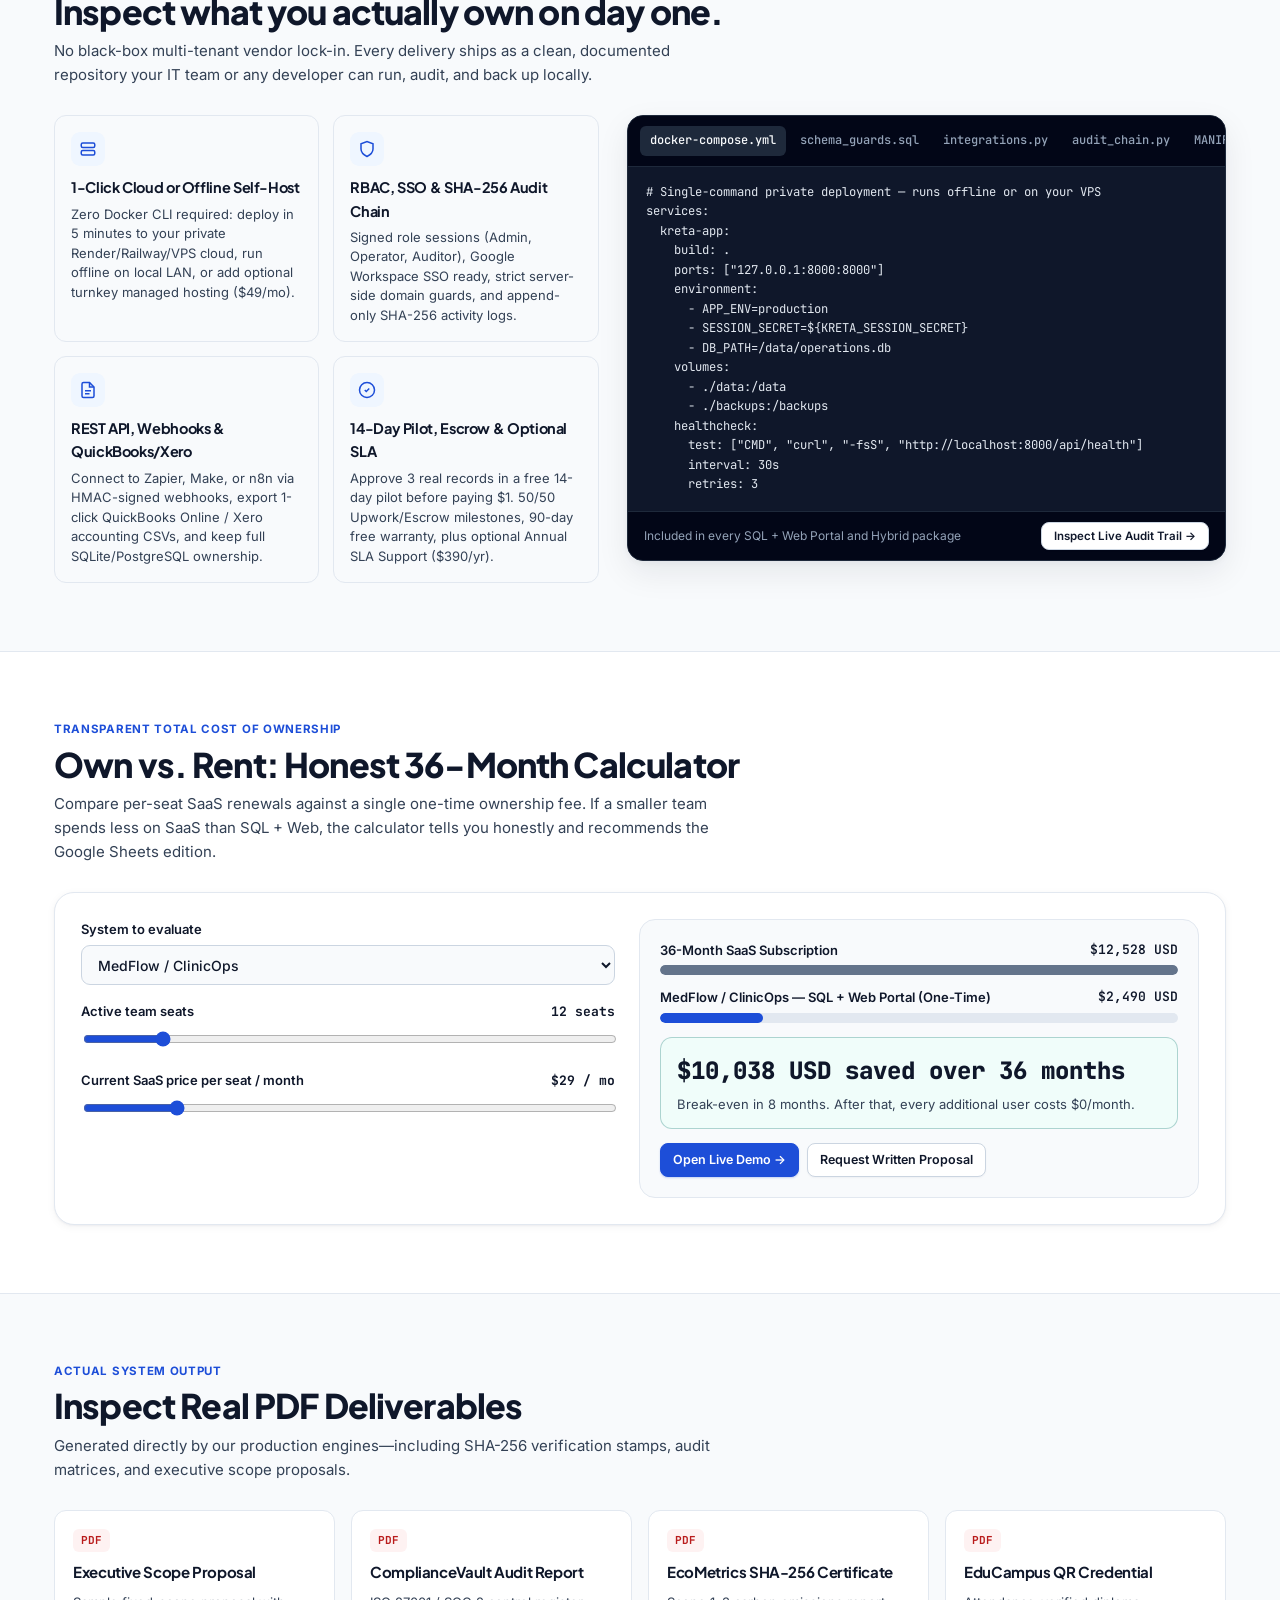
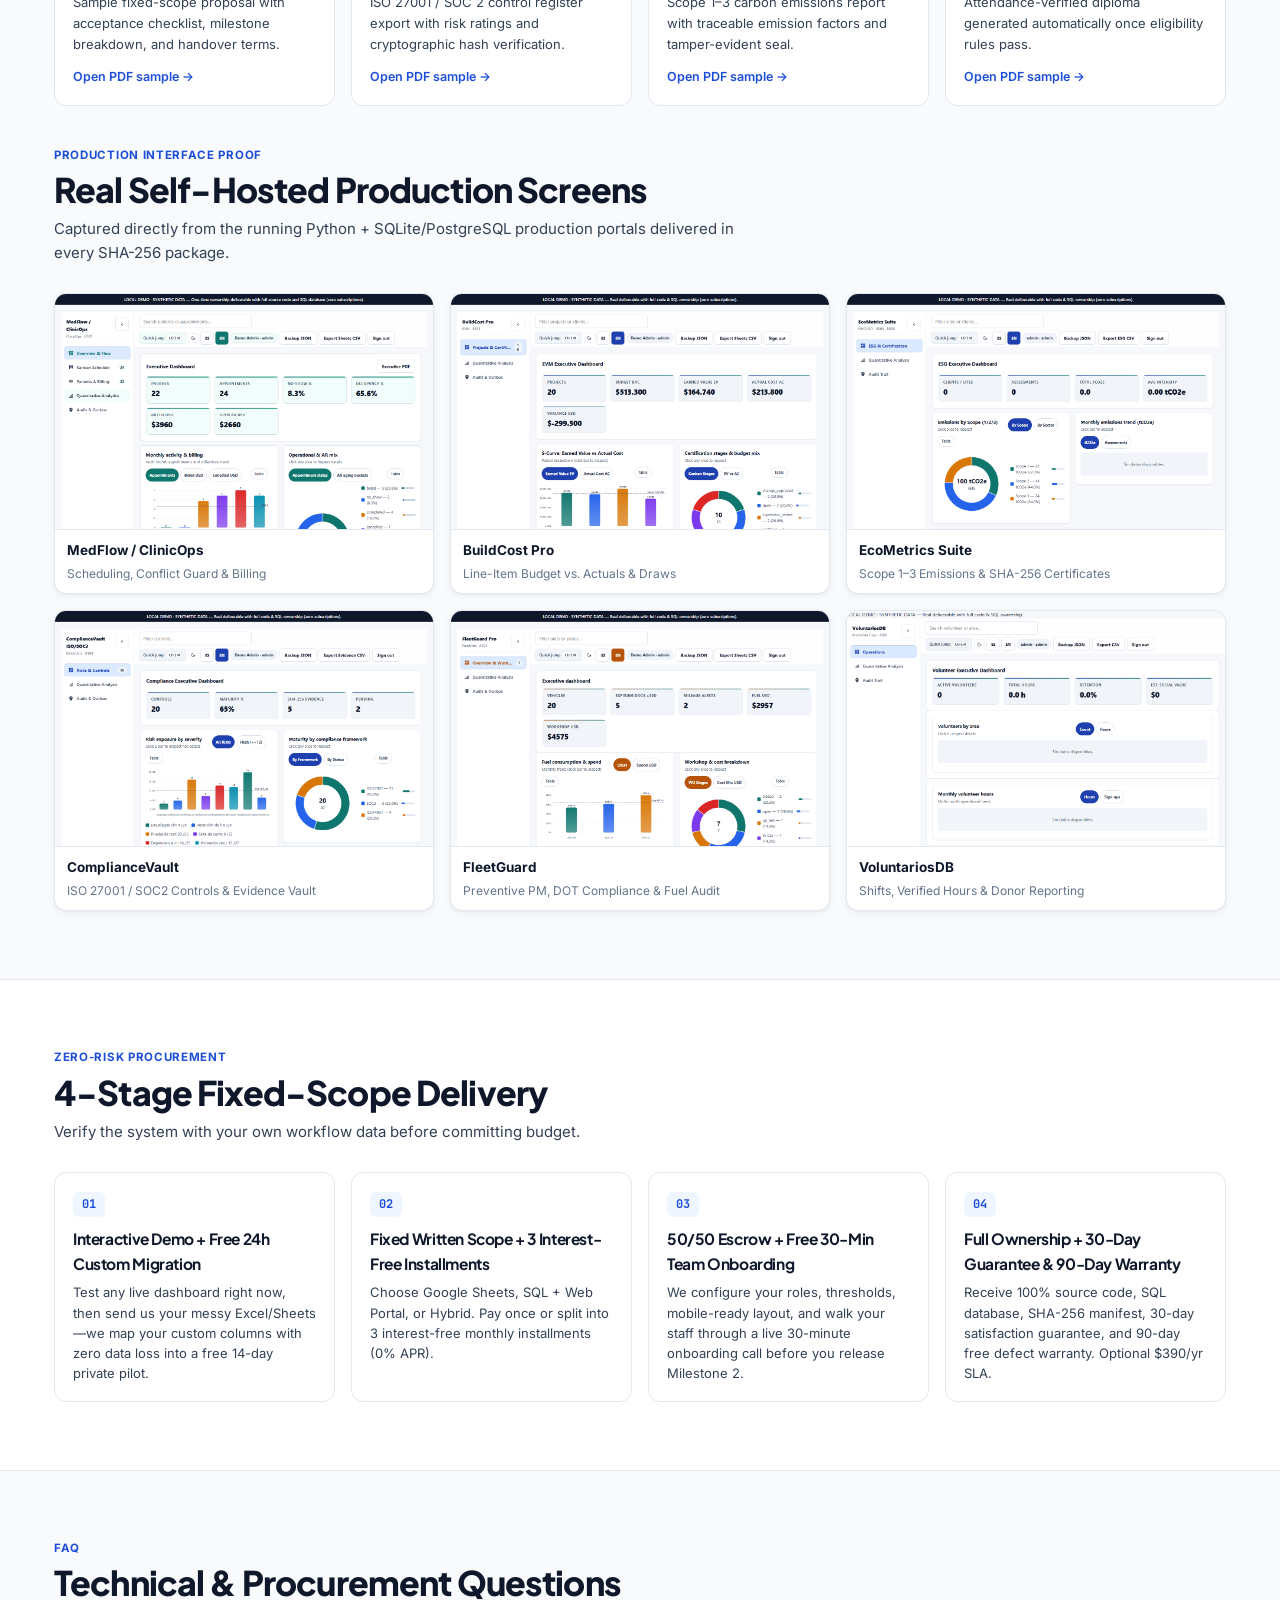
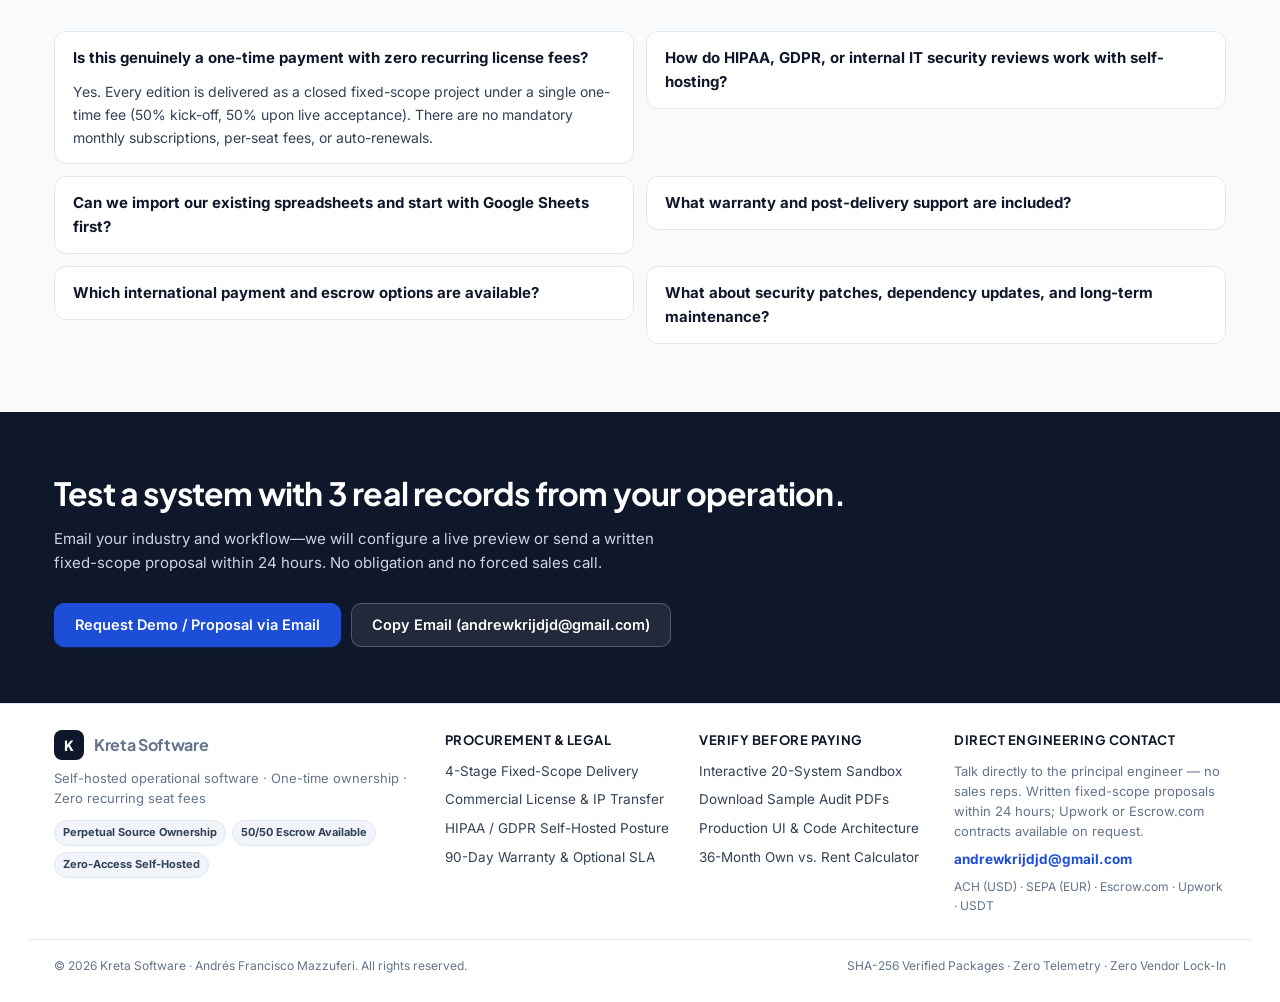
==== commit 00a7b5fe: "feat: publish full UI/UX overhaul, real CRUD & 64-char SHA-256 demo, enterprise pricing & PWA" ====
--- a/index.html
+++ b/index.html
@@ -419,6 +419,39 @@
             <span class="sample-link" data-i18n="smp_open">Open PDF sample →</span>
           </a>
         </div>
+        <div class="section-head" style="margin-top:40px">
+          <div>
+            <span class="section-kicker" data-i18n="screens_kicker">Production Interface Proof</span>
+            <h2 data-i18n="screens_h2">Real Self-Hosted Production Screens</h2>
+            <p class="section-sub" data-i18n="screens_sub">Captured directly from the running Python + SQLite/PostgreSQL production portals delivered in every SHA-256 package.</p>
+          </div>
+        </div>
+        <div class="screens-gallery" id="screens-gallery">
+          <figure class="screen-card">
+            <img src="assets/screens/en/medflow.png" data-screen="medflow" alt="MedFlow ClinicOps production portal screenshot" loading="lazy">
+            <figcaption><strong>MedFlow / ClinicOps</strong><span>Scheduling, Conflict Guard &amp; Billing</span></figcaption>
+          </figure>
+          <figure class="screen-card">
+            <img src="assets/screens/en/buildcost.png" data-screen="buildcost" alt="BuildCost Pro construction job costing portal screenshot" loading="lazy">
+            <figcaption><strong>BuildCost Pro</strong><span>Line-Item Budget vs. Actuals &amp; Draws</span></figcaption>
+          </figure>
+          <figure class="screen-card">
+            <img src="assets/screens/en/ecometrics.png" data-screen="ecometrics" alt="EcoMetrics Suite carbon accounting portal screenshot" loading="lazy">
+            <figcaption><strong>EcoMetrics Suite</strong><span>Scope 1–3 Emissions &amp; SHA-256 Certificates</span></figcaption>
+          </figure>
+          <figure class="screen-card">
+            <img src="assets/screens/en/compliancevault.png" data-screen="compliancevault" alt="ComplianceVault ISO/SOC2 audit portal screenshot" loading="lazy">
+            <figcaption><strong>ComplianceVault</strong><span>ISO 27001 / SOC2 Controls &amp; Evidence Vault</span></figcaption>
+          </figure>
+          <figure class="screen-card">
+            <img src="assets/screens/en/fleetguard.png" data-screen="fleetguard" alt="FleetGuard maintenance and fuel tracking screenshot" loading="lazy">
+            <figcaption><strong>FleetGuard</strong><span>Preventive PM, DOT Compliance &amp; Fuel Audit</span></figcaption>
+          </figure>
+          <figure class="screen-card">
+            <img src="assets/screens/en/voluntariosdb.png" data-screen="voluntariosdb" alt="VoluntariosDB nonprofit volunteer management screenshot" loading="lazy">
+            <figcaption><strong>VoluntariosDB</strong><span>Shifts, Verified Hours &amp; Donor Reporting</span></figcaption>
+          </figure>
+        </div>
       </div>
     </section>
 
@@ -445,13 +478,13 @@
           </li>
           <li class="process-step">
             <span class="step-num mono">03</span>
-            <h3 data-i18n="p3_t">50/50 Milestone Verification</h3>
-            <p data-i18n="p3_d">We configure branding, roles, thresholds, and CSV migration. Pay the second 50% only after validating the running app against the checklist.</p>
+            <h3 data-i18n="p3_t">Done-For-You 1-Click Cloud Setup (Zero IT Required)</h3>
+            <p data-i18n="p3_d">We deploy onto your own private Render, Railway, or VPS account in 24h with SSL, custom domain, automated daily backups, and CSV migration—you never touch Docker CLI. Pay the second 50% only after live acceptance.</p>
           </li>
           <li class="process-step">
             <span class="step-num mono">04</span>
-            <h3 data-i18n="p4_t">Full Source &amp; SHA-256 Handover</h3>
-            <p data-i18n="p4_d">Receive the complete verified package (source code, SQL schema, Docker setup, SHA-256 manifest, 90-day defect warranty). Zero recurring fees.</p>
+            <h3 data-i18n="p4_t">Full Source, SBOM &amp; SHA-256 Handover</h3>
+            <p data-i18n="p4_d">Receive the complete verified package (source code, SQL schema, pinned SBOM, 735+ passing tests, SHA-256 manifest, PWA mobile support, 90-day warranty, plus optional $390/yr Security &amp; Patch SLA).</p>
           </li>
         </ol>
       </div>
@@ -487,6 +520,10 @@
             <summary data-i18n="q5">Which international payment and escrow options are available?</summary>
             <p data-i18n="a5">US ACH (USD) and EU SEPA (EUR) bank transfers, milestone escrow via Upwork/Escrow.com, local bank transfer with invoice in Argentina, or USDT / Binance Pay (with a 5% early-payment discount).</p>
           </details>
+          <details class="faq-item">
+            <summary data-i18n="q6">What about security patches, dependency updates, and long-term maintenance?</summary>
+            <p data-i18n="a6">Every package ships with pinned dependency manifests, zero external telemetry, and a 90-day defect warranty. For regulated teams, an optional Annual Maintenance &amp; Security SLA ($390/yr) covers security patches, dependency updates, and priority support—with zero forced lock-in.</p>
+          </details>
         </div>
       </div>
     </section>
@@ -507,17 +544,47 @@
   </main>
 
   <footer class="site-footer">
-    <div class="container footer-inner">
-      <div>
-        <strong style="color:var(--ink)">Kreta Software</strong>
-        <span> · </span>
-        <span data-i18n="ft_note">Self-hosted operational software · One-time ownership · Zero recurring seat fees</span>
-      </div>
-      <div class="footer-links">
-        <a href="demo.html?p=medflow" data-i18n="nav_demo">Open Interactive Demo</a>
-        <a href="#architecture" data-i18n="nav_arch">Architecture</a>
-        <a href="mailto:andrewkrijdjd@gmail.com?subject=%5BKRETA-DEMO%5D%20Kreta%20Software%20%28USA%29">andrewkrijdjd@gmail.com</a>
-      </div>
+    <div class="container footer-grid">
+      <div class="footer-col">
+        <div class="brand" style="margin-bottom:8px">
+          <span class="brand-mark" aria-hidden="true">K</span>
+          <span>Kreta Software</span>
+        </div>
+        <p class="footer-desc" data-i18n="ft_note">Independent B2B software engineering studio led by Andrés Francisco Mazzuferi (Córdoba, Argentina). Self-hosted operational systems delivered with full source code, perpetual commercial license, and zero recurring SaaS fees.</p>
+        <div class="footer-badges">
+          <span class="trust-pill">Perpetual Source Ownership</span>
+          <span class="trust-pill">50/50 Escrow Available</span>
+          <span class="trust-pill">Zero-Access Self-Hosted</span>
+        </div>
+      </div>
+      <div class="footer-col">
+        <h4>Procurement &amp; Legal</h4>
+        <ul>
+          <li><a href="#process">4-Stage Fixed-Scope Delivery</a></li>
+          <li><a href="#faq">Commercial License &amp; IP Transfer</a></li>
+          <li><a href="#faq">HIPAA / GDPR Self-Hosted Posture</a></li>
+          <li><a href="#faq">90-Day Warranty &amp; Optional SLA</a></li>
+        </ul>
+      </div>
+      <div class="footer-col">
+        <h4>Verify Before Paying</h4>
+        <ul>
+          <li><a href="demo.html?p=medflow">Interactive 20-System Sandbox</a></li>
+          <li><a href="#samples">Download Sample Audit PDFs</a></li>
+          <li><a href="#architecture">Production UI &amp; Code Architecture</a></li>
+          <li><a href="#roi">36-Month Own vs. Rent Calculator</a></li>
+        </ul>
+      </div>
+      <div class="footer-col">
+        <h4>Direct Engineering Contact</h4>
+        <p class="footer-desc" style="margin-bottom:8px">Talk directly to the principal engineer — no sales reps. Written fixed-scope proposals within 24 hours; Upwork or Escrow.com contracts available on request.</p>
+        <a class="footer-mail" href="mailto:andrewkrijdjd@gmail.com?subject=%5BKRETA-DEMO%5D%20Kreta%20Software%20%28USA%29">andrewkrijdjd@gmail.com</a>
+        <div style="font-size:12px;color:var(--muted);margin-top:6px">ACH (USD) · SEPA (EUR) · Escrow.com · Upwork · USDT</div>
+      </div>
+    </div>
+    <div class="container footer-bottom">
+      <span>© 2026 Kreta Software · Andrés Francisco Mazzuferi. All rights reserved.</span>
+      <span>SHA-256 Verified Packages · Zero Telemetry · Zero Vendor Lock-In</span>
     </div>
   </footer>
 
--- a/styles.css
+++ b/styles.css
@@ -884,18 +884,55 @@
   box-shadow: var(--shadow-md);
 }
 
+/* Production Screenshots Gallery, Balanced 2-Col FAQ & Enterprise Footer */
+.screens-gallery {
+  display: grid; grid-template-columns: repeat(3, minmax(0, 1fr)); gap: 16px; margin-top: 18px;
+}
+.screen-card {
+  margin: 0; border-radius: 12px; overflow: hidden;
+  border: 1px solid var(--border); background: var(--surface); box-shadow: var(--shadow-sm);
+  transition: transform 180ms var(--ease-out), box-shadow 180ms var(--ease-out), border-color 180ms var(--ease-out);
+}
+.screen-card:hover { transform: translateY(-2px); box-shadow: var(--shadow-md); border-color: var(--accent-border); }
+.screen-card img { display: block; width: 100%; aspect-ratio: 16 / 10; object-fit: cover; object-position: top; border-bottom: 1px solid var(--border); background: var(--surface-2); }
+.screen-card figcaption { padding: 10px 12px; display: flex; flex-direction: column; gap: 2px; }
+.screen-card figcaption strong { font-size: 13.5px; color: var(--ink); }
+.screen-card figcaption span { font-size: 12px; color: var(--muted); }
+
+.faq-list {
+  display: grid !important; grid-template-columns: repeat(2, minmax(0, 1fr)); align-items: start; gap: 12px; max-width: none !important;
+}
+.footer-grid {
+  display: grid; grid-template-columns: 1.6fr 1fr 1fr 1.2fr; gap: 28px; padding-bottom: 24px;
+}
+.footer-col h4 { font-size: 13px; font-weight: 700; color: var(--ink); margin: 0 0 10px; text-transform: uppercase; letter-spacing: 0.04em; }
+.footer-col ul { list-style: none; margin: 0; padding: 0; display: flex; flex-direction: column; gap: 7px; font-size: 13.5px; }
+.footer-col ul a { color: var(--ink-2); text-decoration: none; }
+.footer-col ul a:hover { color: var(--accent); text-decoration: underline; }
+.footer-desc { font-size: 13px; color: var(--muted); line-height: 1.55; margin: 0 0 12px; }
+.footer-badges { display: flex; flex-wrap: wrap; gap: 6px; }
+.trust-pill { font-size: 11px; font-weight: 700; padding: 3px 8px; border-radius: 999px; background: var(--surface-2); border: 1px solid var(--border); color: var(--ink-2); }
+.footer-mail { display: inline-block; font-weight: 700; font-size: 13.5px; color: var(--accent); text-decoration: none; }
+.footer-mail:hover { text-decoration: underline; }
+.footer-bottom {
+  display: flex; justify-content: space-between; align-items: center; flex-wrap: wrap; gap: 10px;
+  padding-top: 16px; border-top: 1px solid var(--border); font-size: 12px; color: var(--muted);
+}
+
 /* ---------------- Responsive ---------------- */
 @media (max-width: 1080px) {
   .hero-grid, .arch-grid, .roi-panel { grid-template-columns: 1fr; }
-  .flagship-grid { grid-template-columns: repeat(2, minmax(0, 1fr)); }
+  .flagship-grid, .screens-gallery { grid-template-columns: repeat(2, minmax(0, 1fr)); }
   .catalog-cards { grid-template-columns: repeat(2, minmax(0, 1fr)); }
   .samples-grid, .process-grid { grid-template-columns: repeat(2, minmax(0, 1fr)); }
+  .footer-grid { grid-template-columns: repeat(2, minmax(0, 1fr)); }
 }
 
 @media (max-width: 920px) {
   .nav-links, .nav-desktop-only { display: none; }
   .nav-menu-btn { display: inline-grid; }
   .proof-grid { grid-template-columns: repeat(2, minmax(0, 1fr)); }
+  .faq-list { grid-template-columns: 1fr; }
 }
 
 @media (max-width: 640px) {
@@ -905,10 +942,11 @@
   .sandbox-kpis { grid-template-columns: 1fr; }
   .sandbox-row { grid-template-columns: 1fr auto; }
   .sandbox-row .stage-pill { display: none; }
-  .flagship-grid, .catalog-cards, .trust-cards, .samples-grid, .process-grid, .editions-grid {
+  .flagship-grid, .screens-gallery, .catalog-cards, .trust-cards, .samples-grid, .process-grid, .editions-grid, .footer-grid {
     grid-template-columns: 1fr;
   }
   .search-input { width: 100%; }
+  .table-wrap { overflow-x: auto; -webkit-overflow-scrolling: touch; }
 }
 
 @media (prefers-reduced-motion: reduce) {
